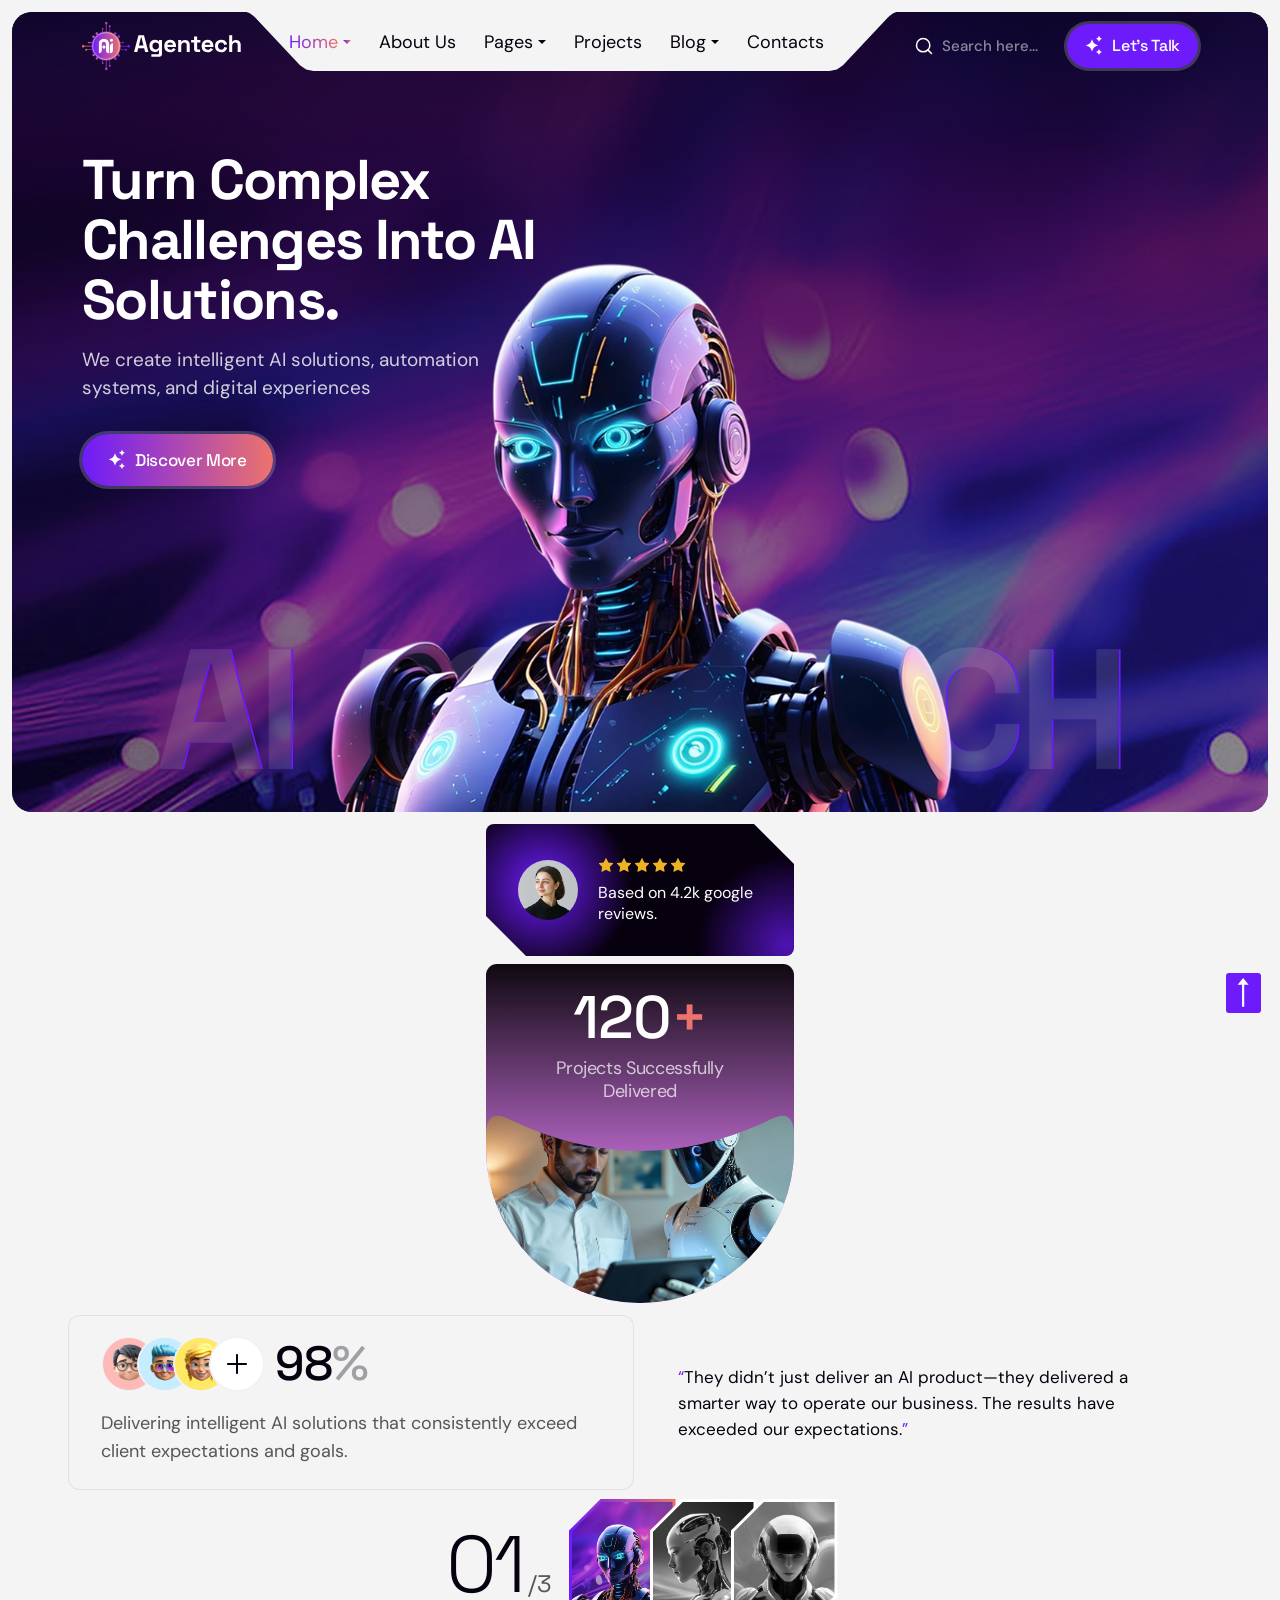
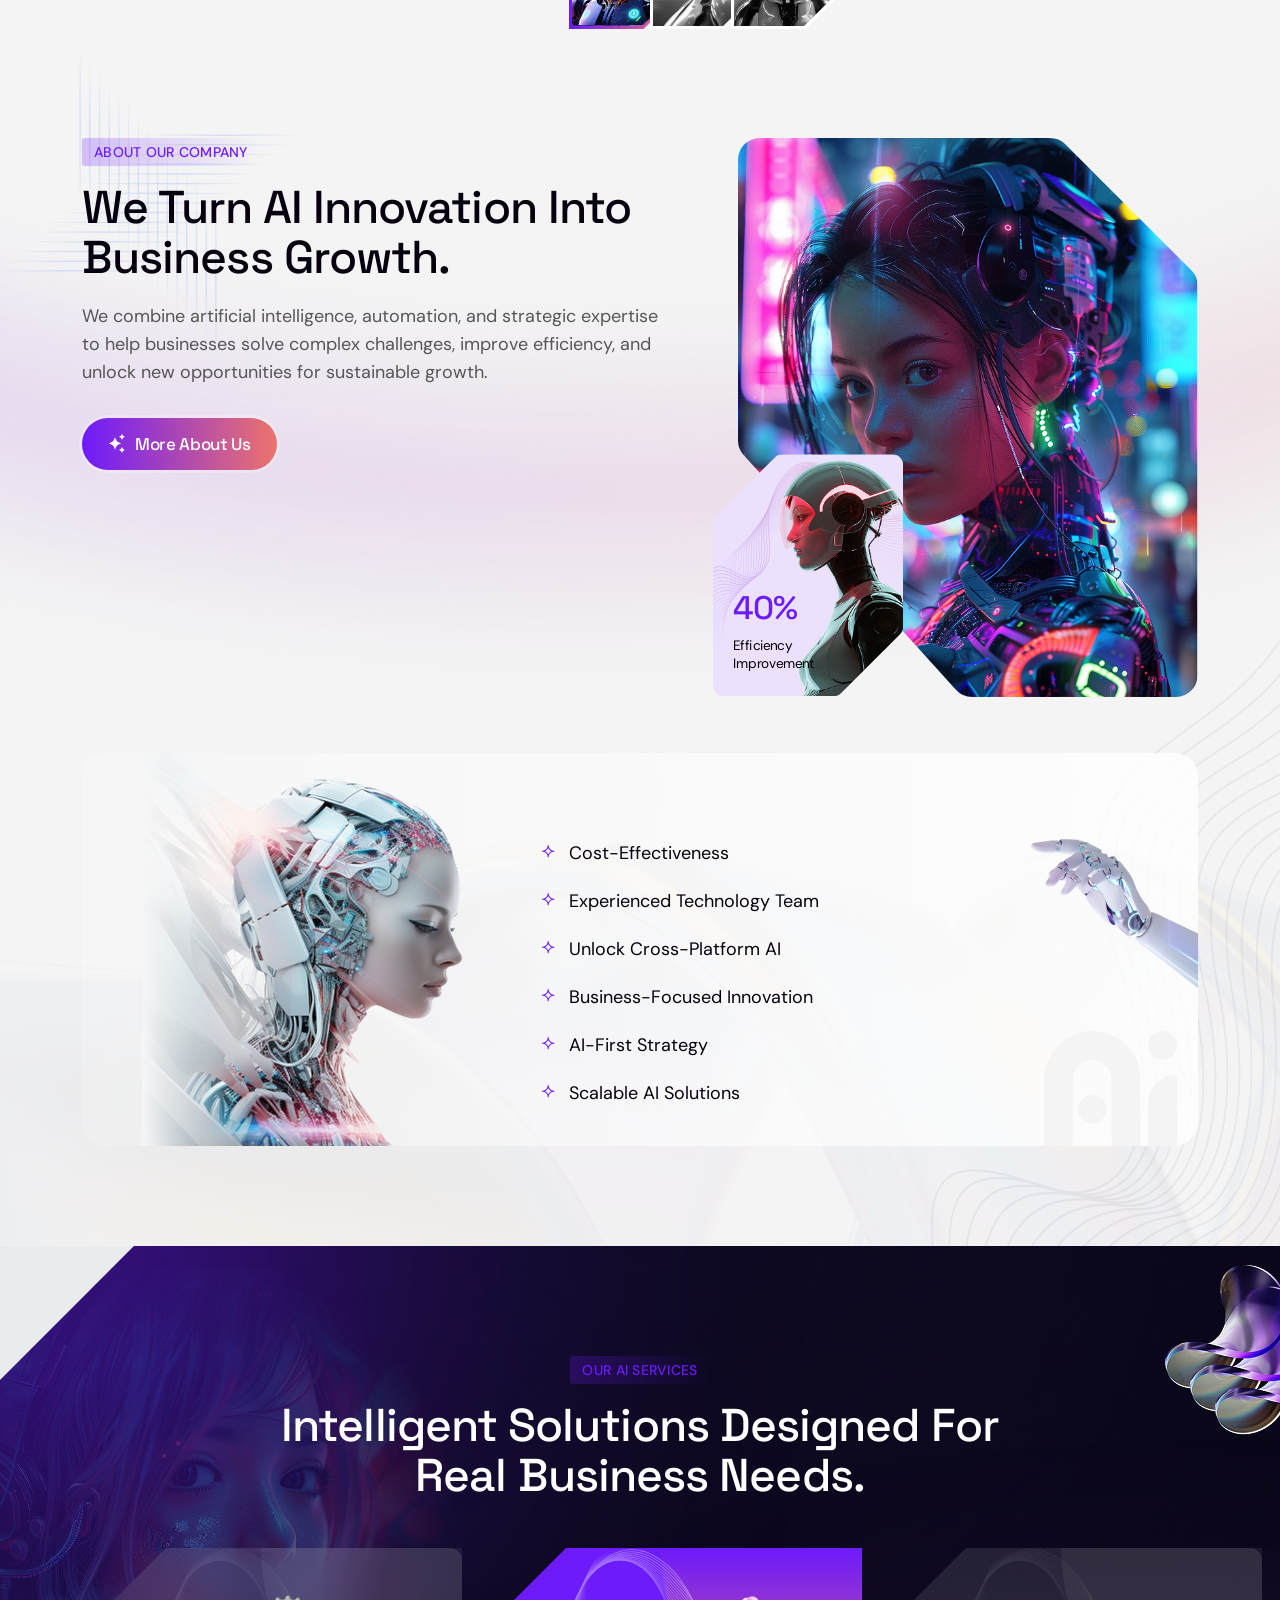
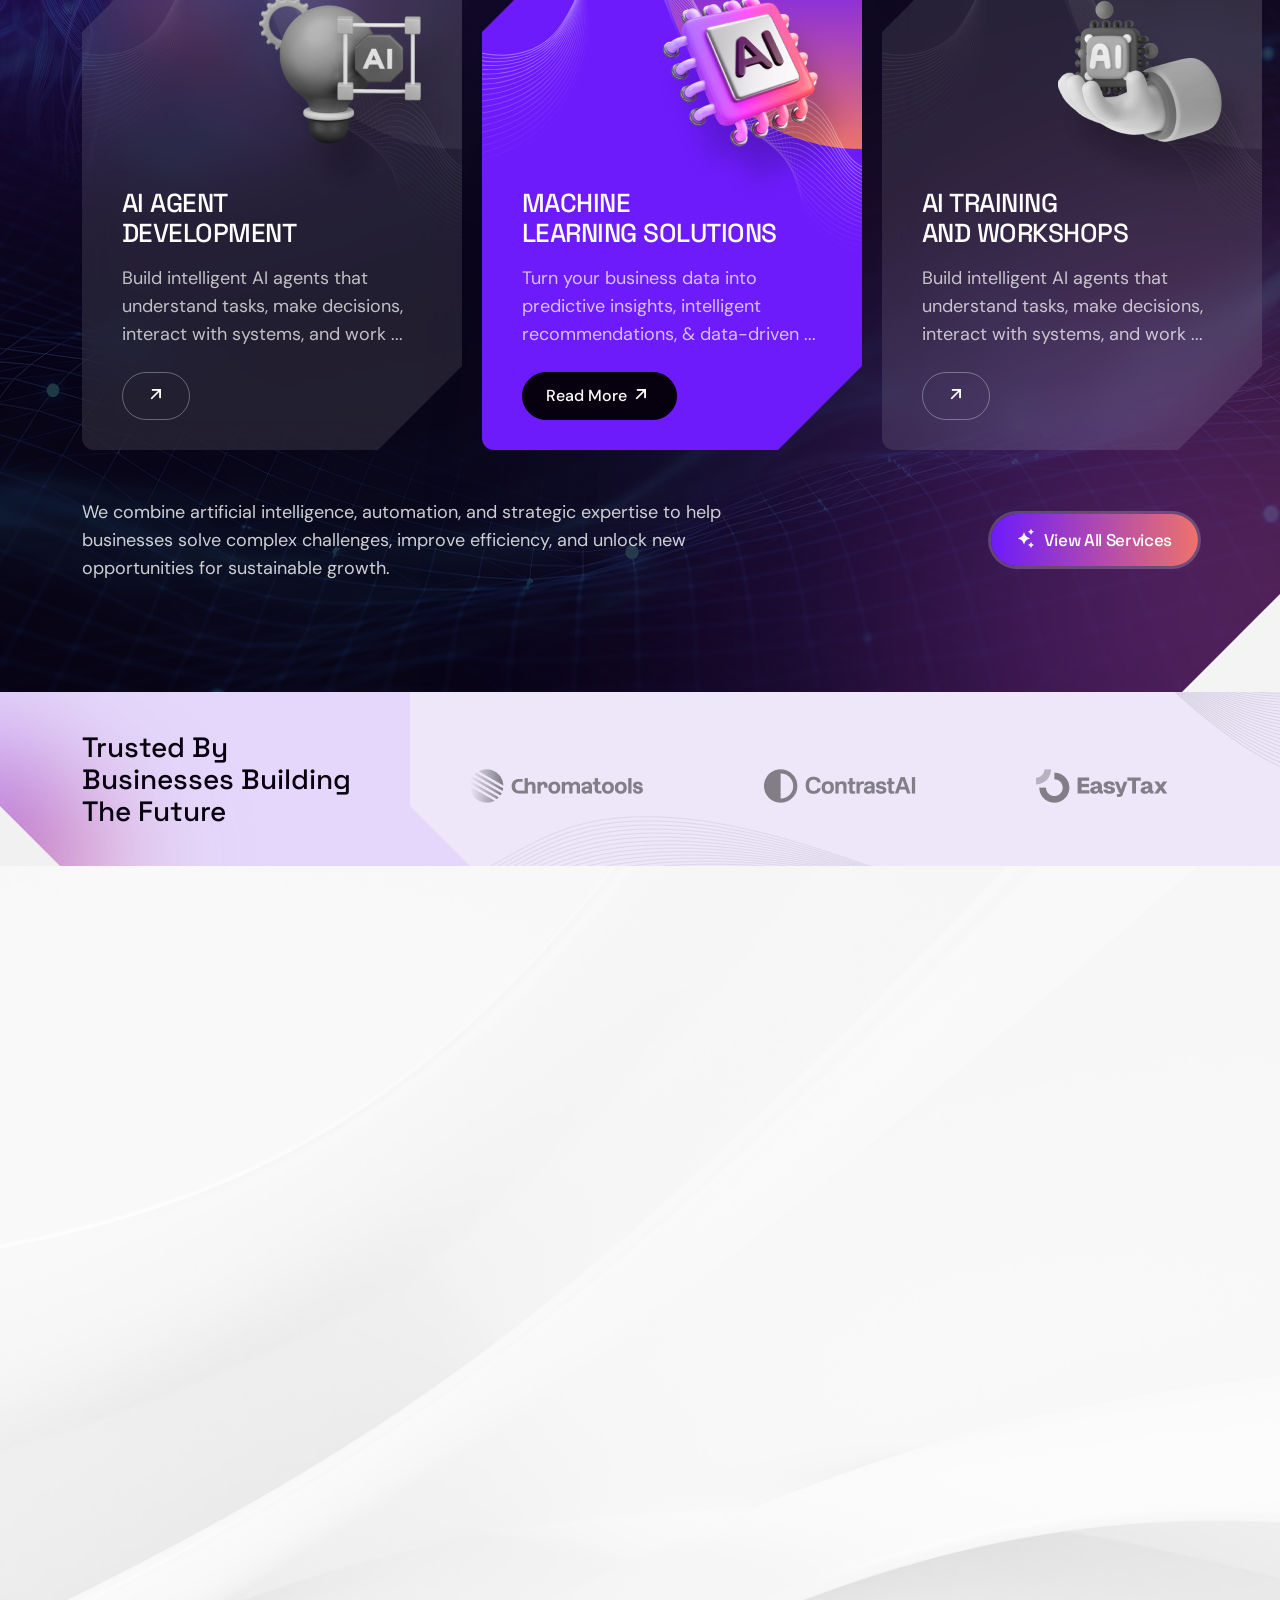
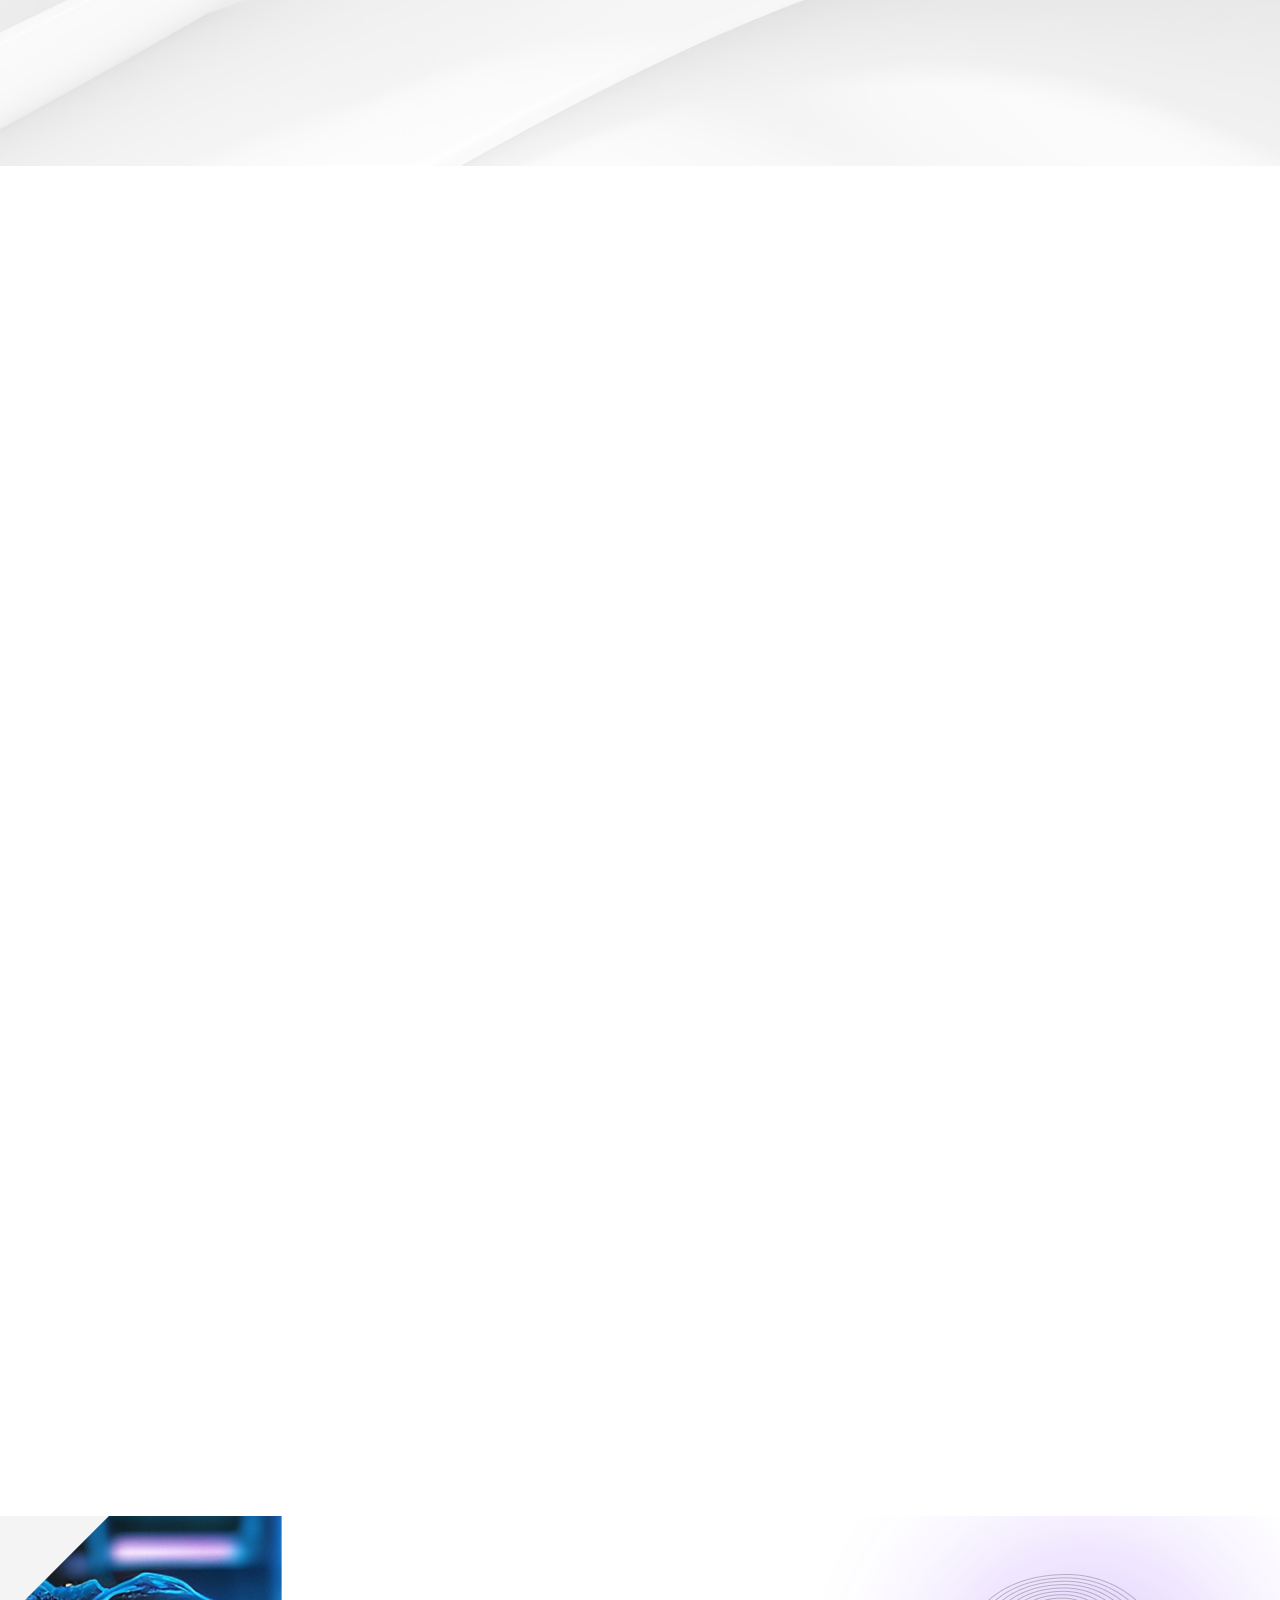
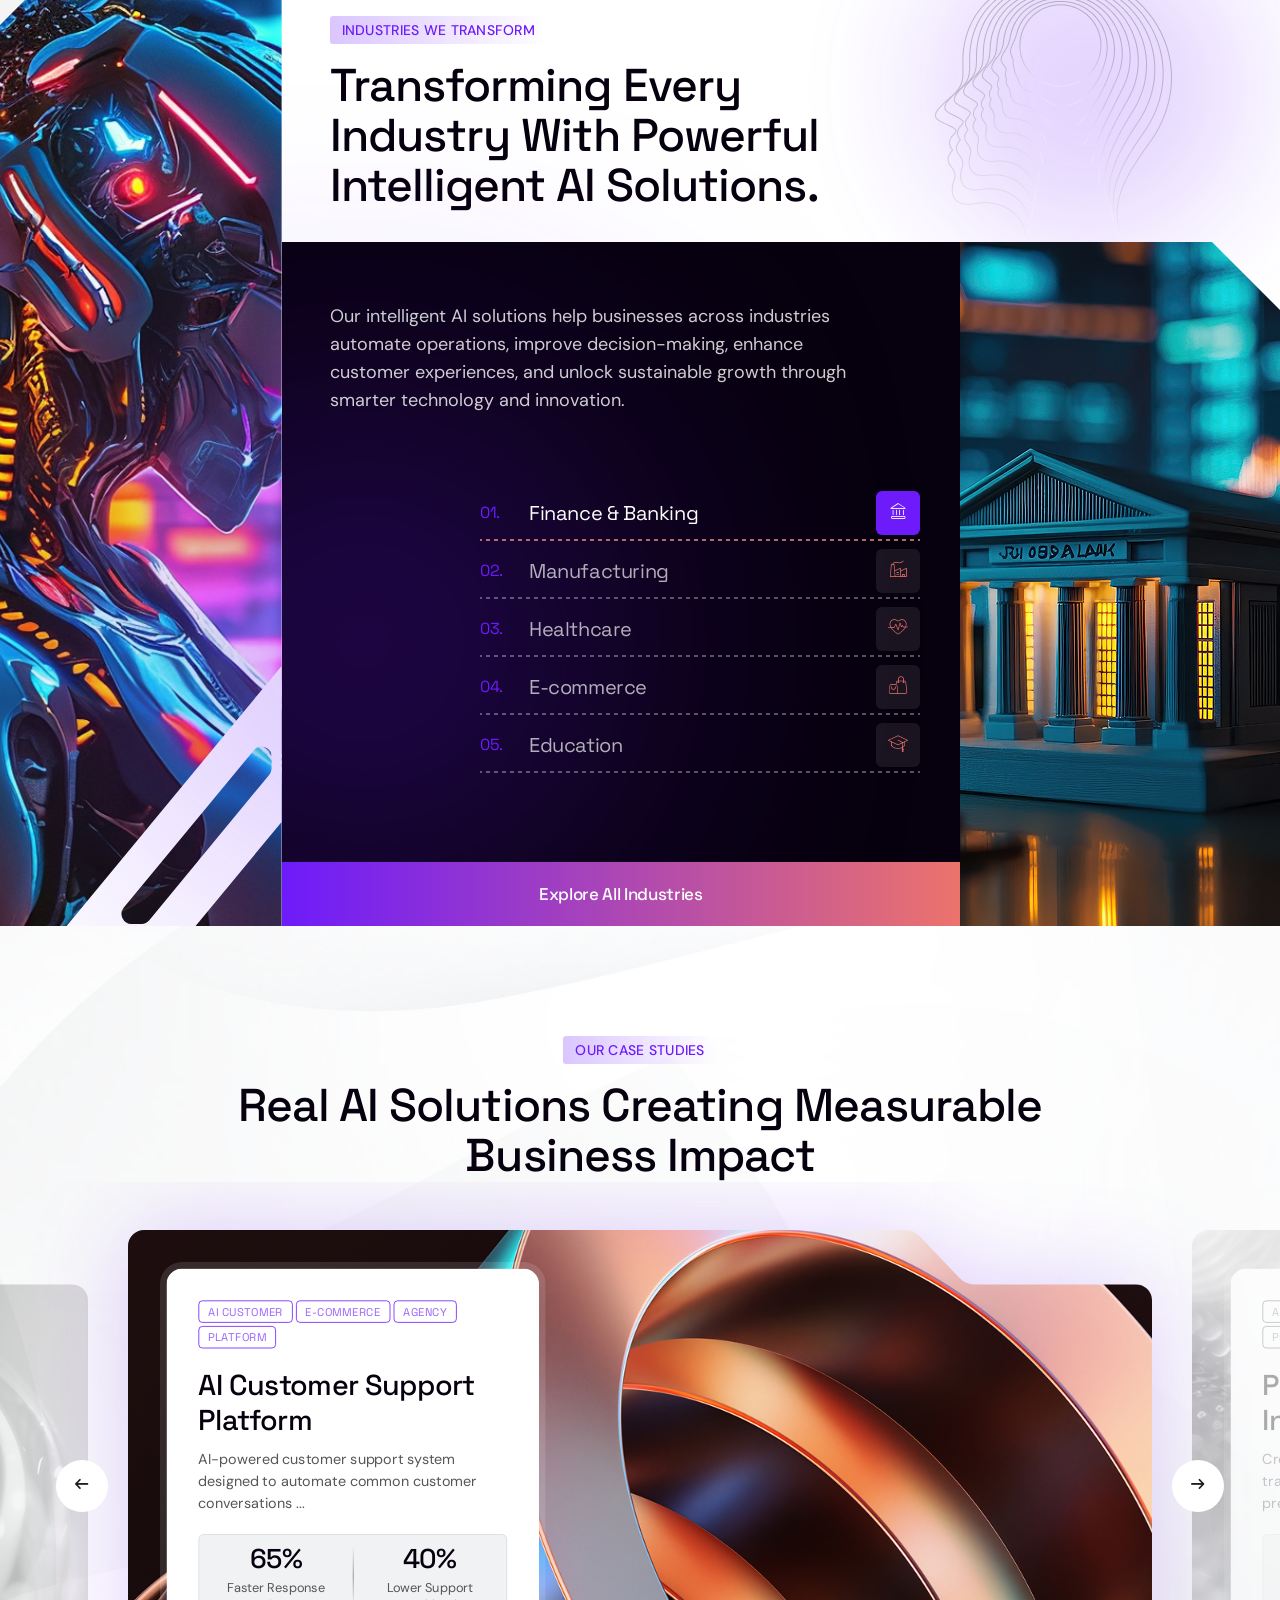
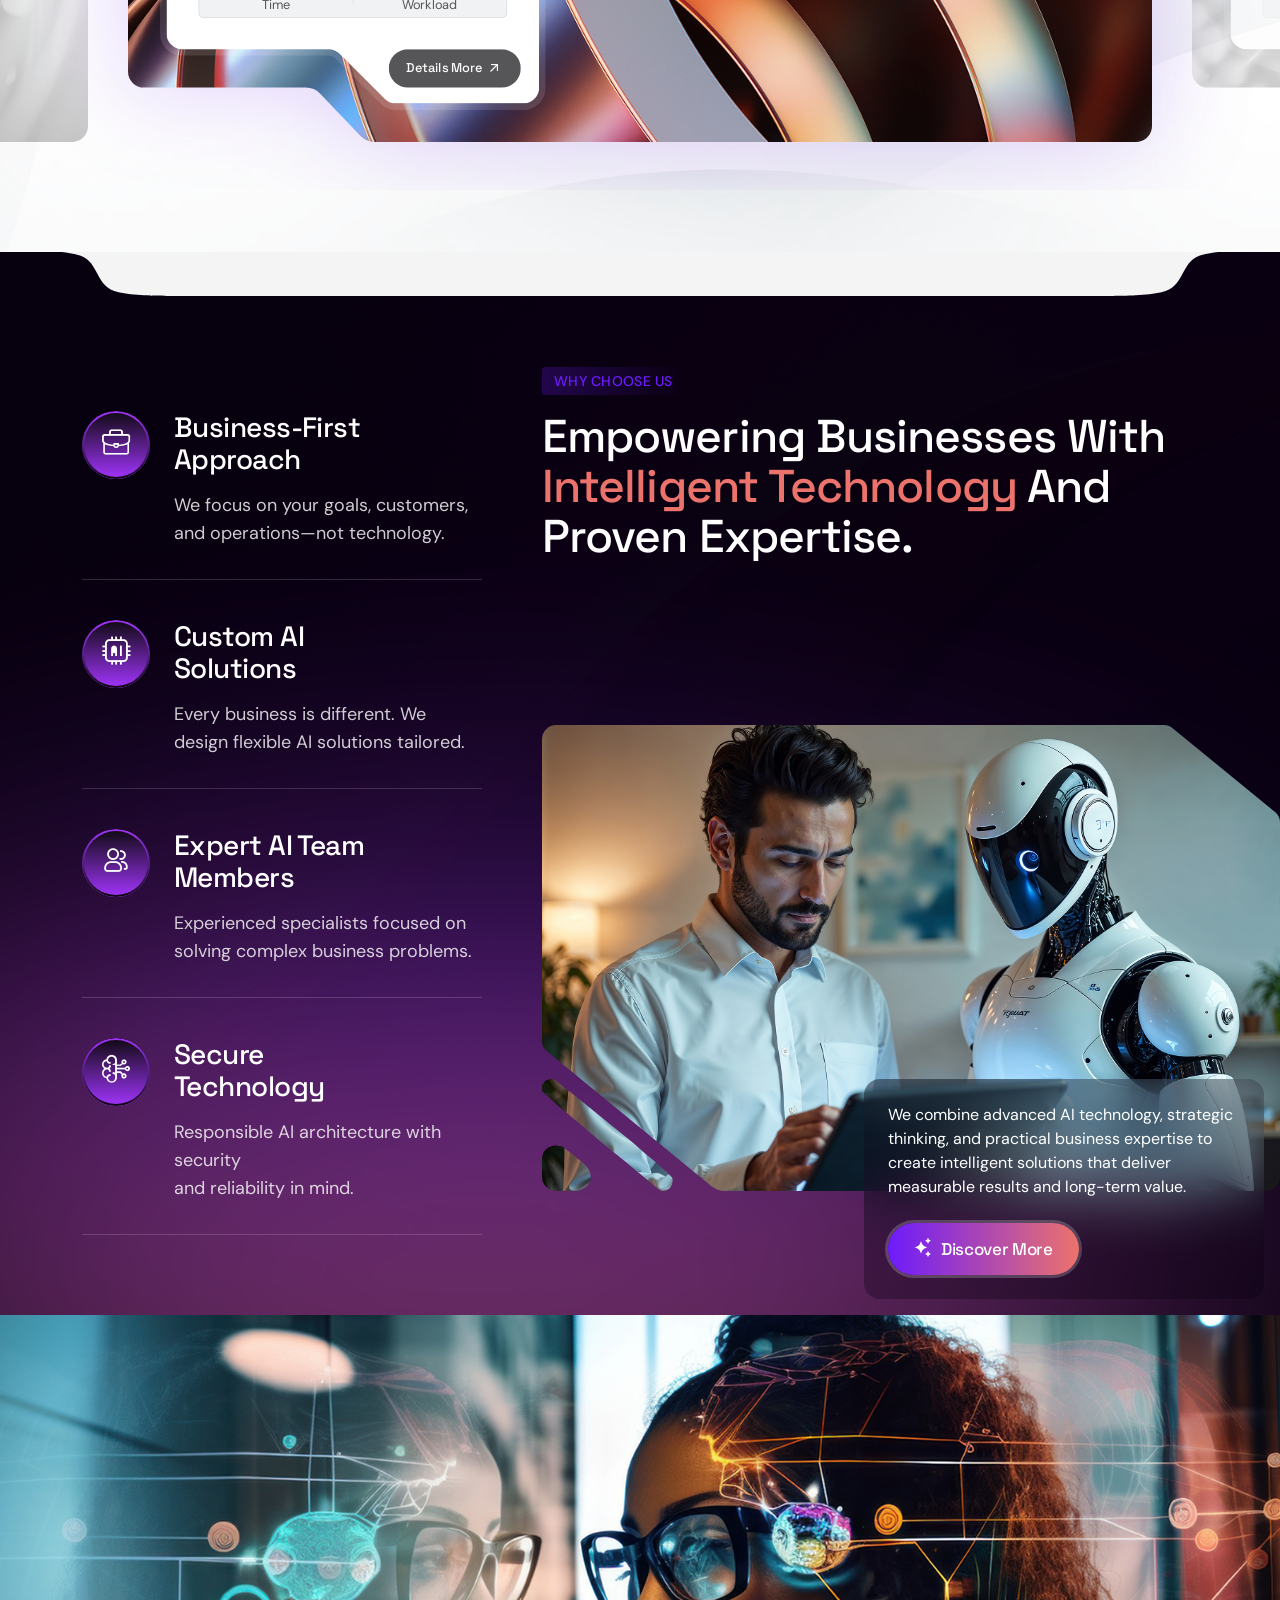
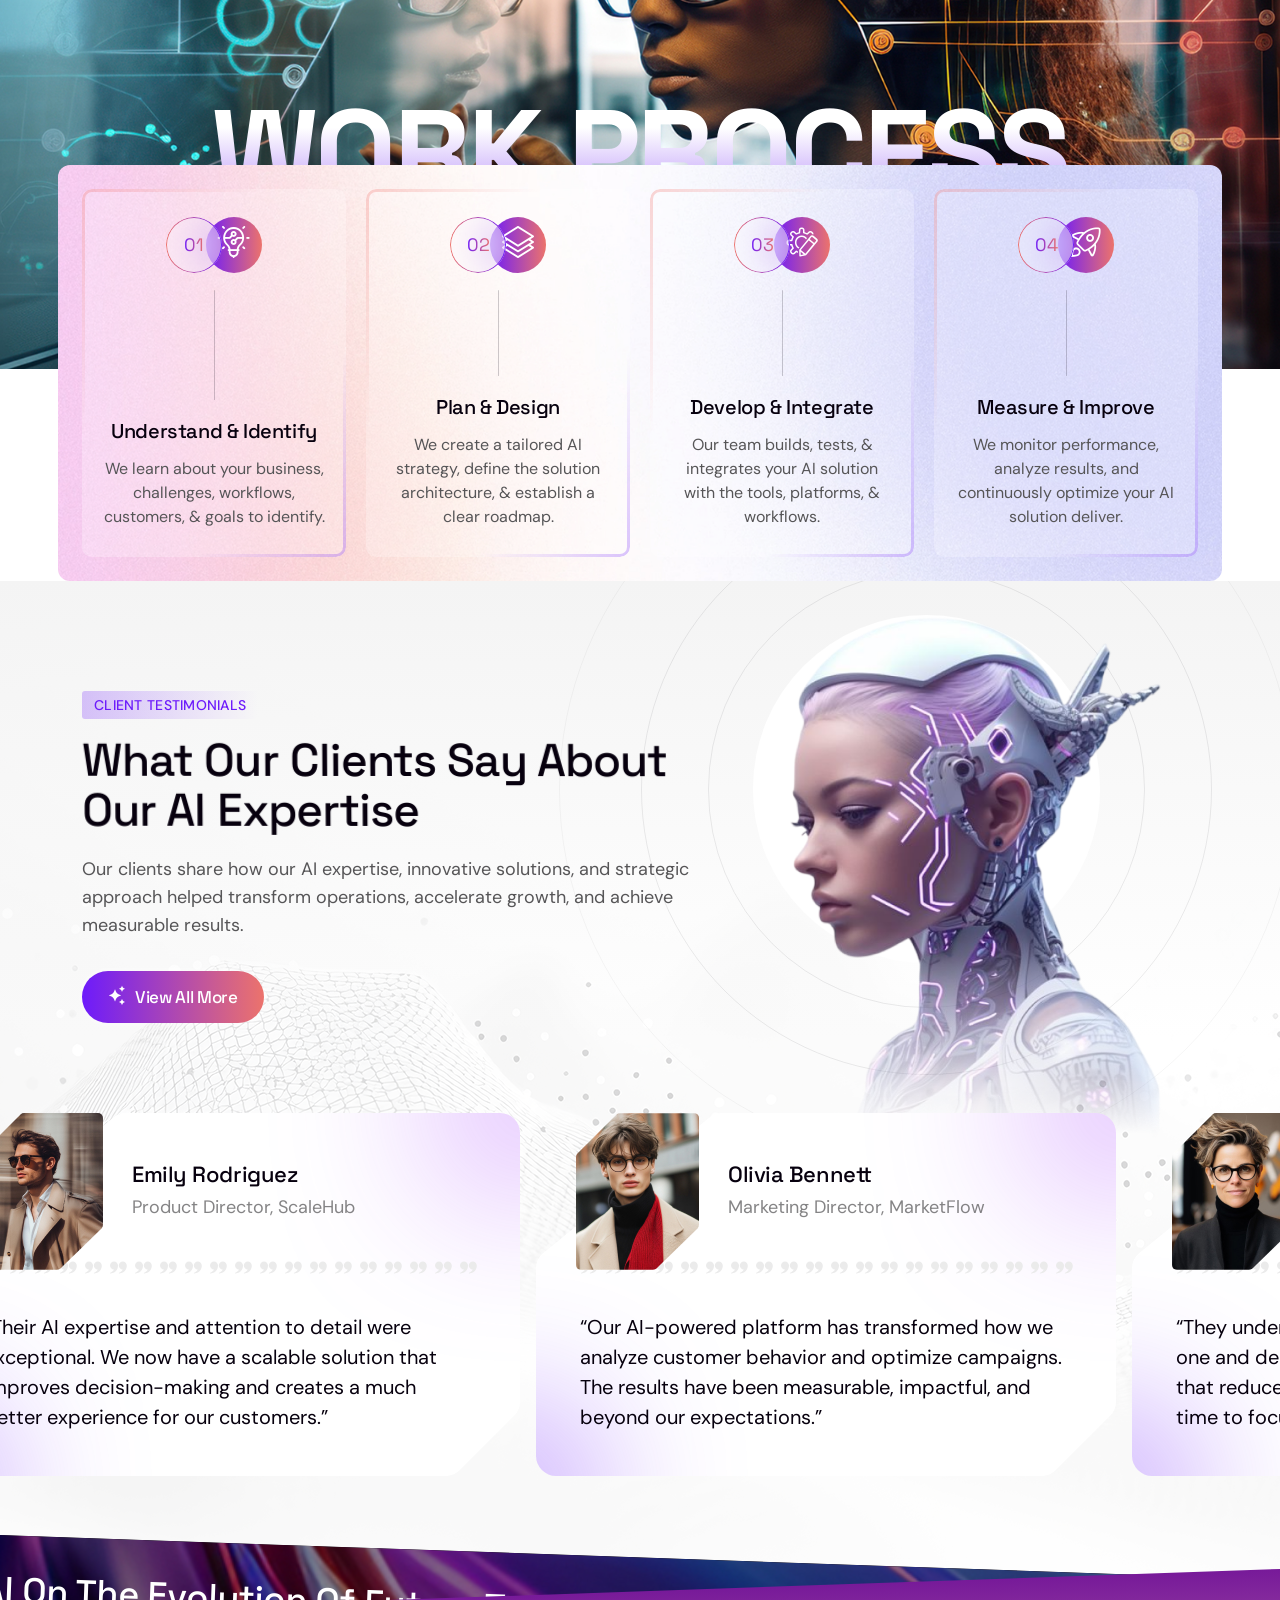
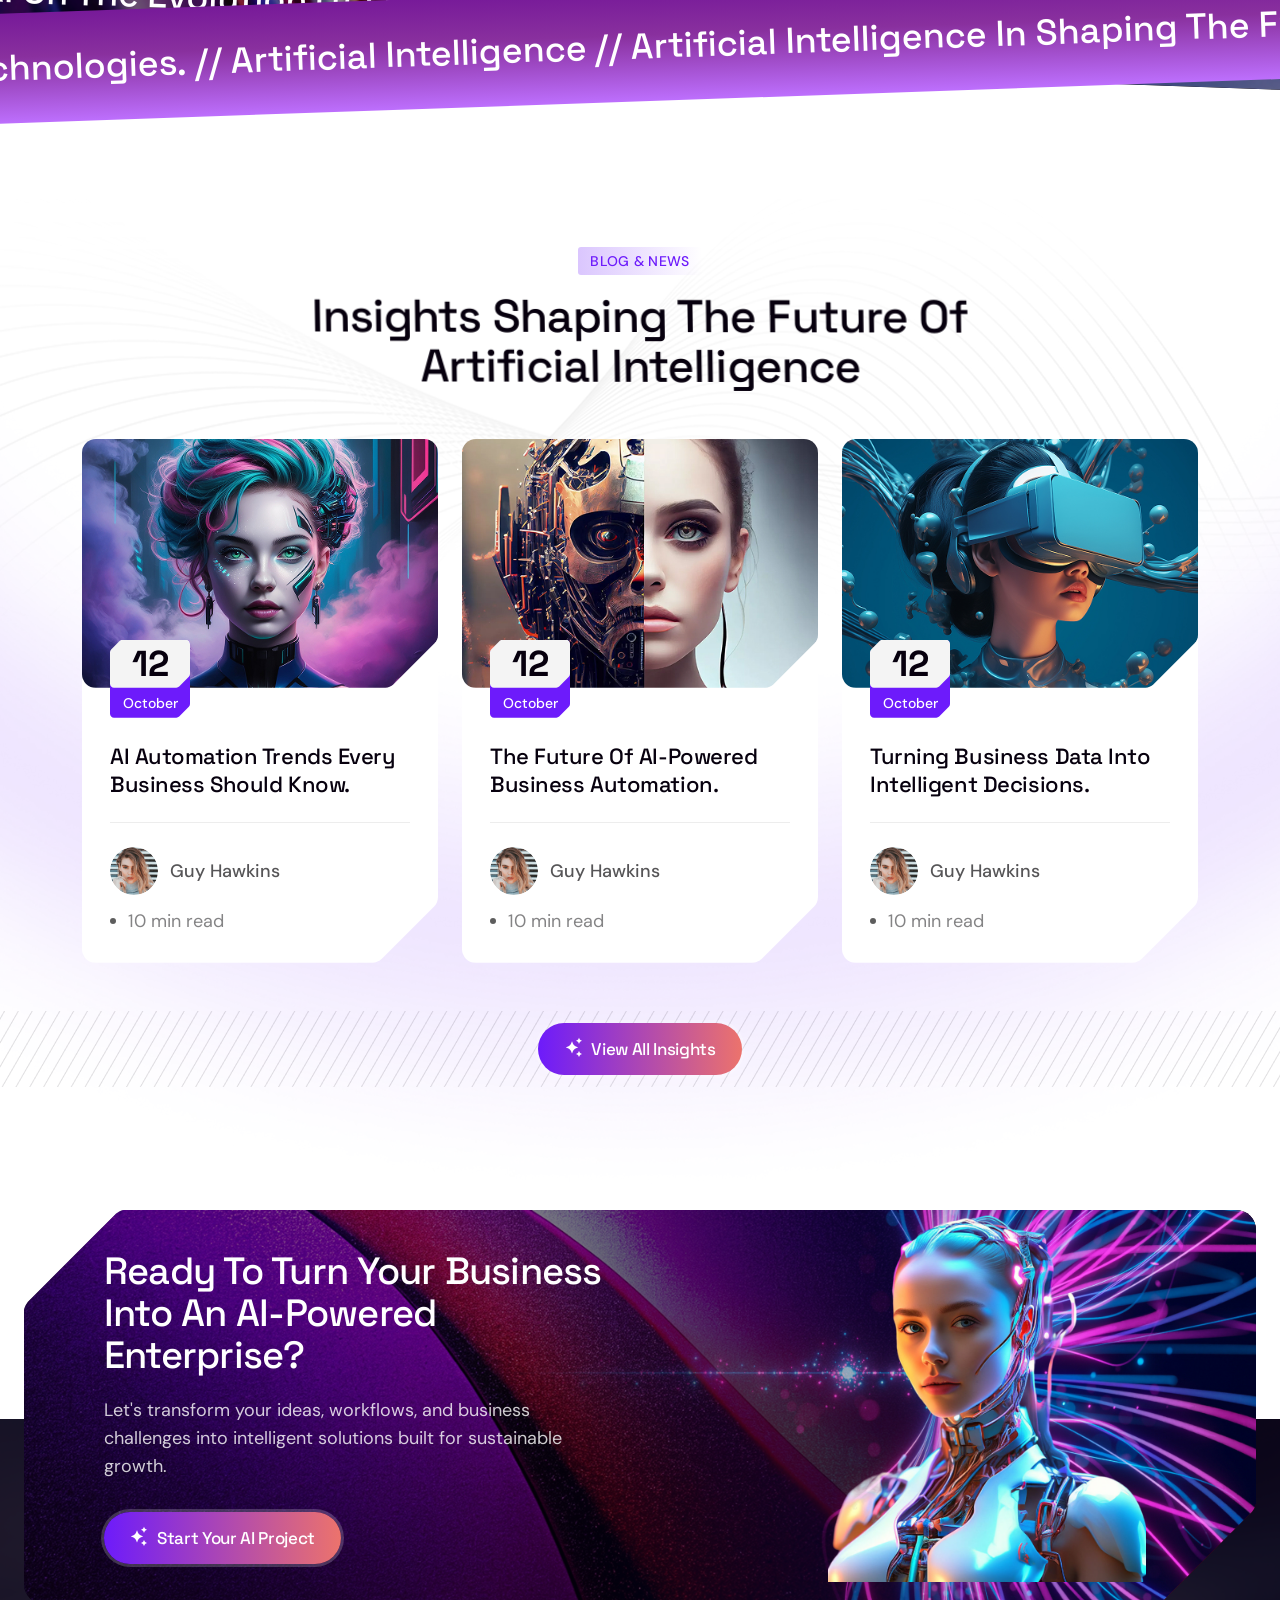
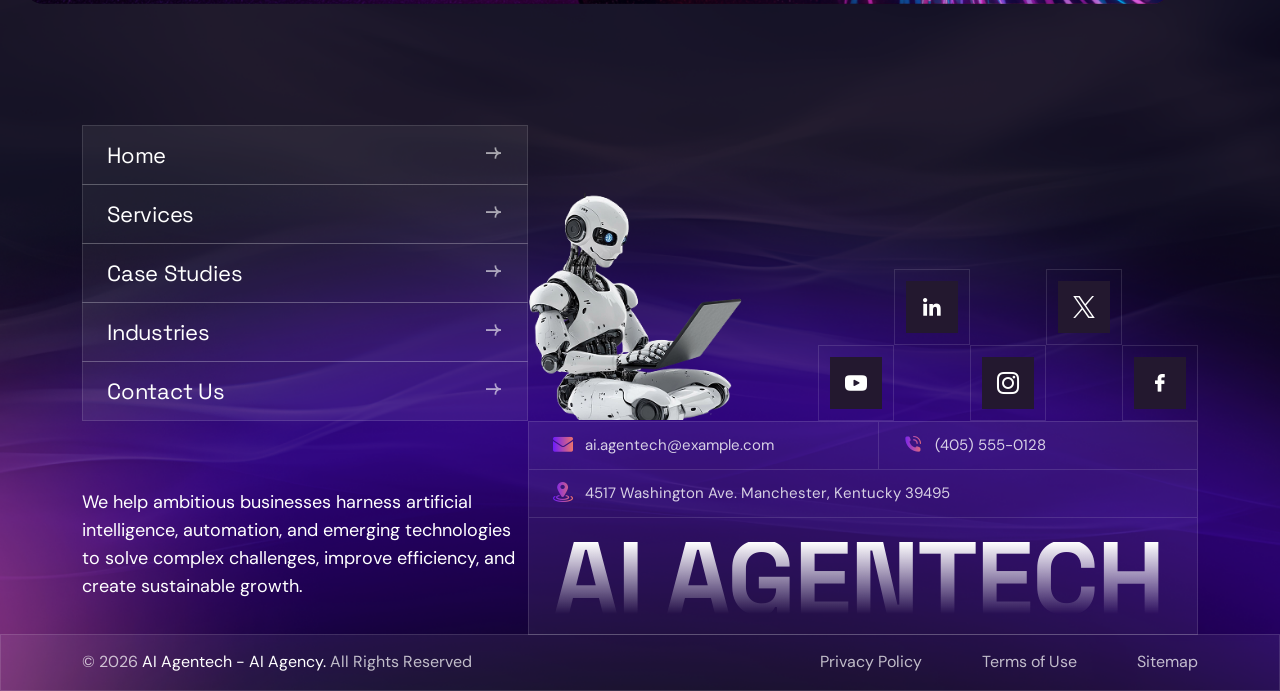
==== index.html @ bad42f57 "h1-80%" ====
<!Doctype html>
<html class="no-js" lang="zxx">
    
    <head>
        <meta charset="utf-8">
        <meta http-equiv="x-ua-compatible" content="ie=edge">
        <title>AI Agentech - AI Agency & Technology WordPress Theme</title>
        <meta name="description" content="">
        <meta name="viewport" content="width=device-width, initial-scale=1">
		<link rel="shortcut icon" type="image/x-icon" href="assets/img/favicon.png">
        <!-- Place favicon.ico in the root directory -->


		<!-- all-CSS-link-here -->
        <link rel="stylesheet" href="assets/css/bootstrap.min.css">
        <link rel="stylesheet" href="assets/css/swiper-bundle.min.css">
        <link rel="stylesheet" href="assets/css/all.min.css">
        <link rel="stylesheet" href="assets/css/odometer.min.css">
        <link rel="stylesheet" href="assets/css/nice-select.css">
        <link rel="stylesheet" href="assets/css/animate.css">
        <link rel="stylesheet" href="assets/css/magnific-popup.css">
        <link rel="stylesheet" href="assets/css/nice-select.css">
        <link rel="stylesheet" href="assets/css/flaticon_ai_agentech.css">
        <link rel="stylesheet" href="assets/css/main.css">
    </head>

    <body class="ag-home-1" >

            
        <div class="ag-home-1-wrapper ">

            <!-- start preloader -->
            <div class="ag-preloader-1" role="status" aria-label="Loading AI Agentech">
                <div class="ag-preloader-1-logo">
                    <div class="ag-preloader-1-logo-img wa-img-contain">
                        <img src="assets/img/logo/logo-agentech.svg" alt="AI Agentech">
                    </div>
                    <div class="ag-preloader-1-shine" data-mask-image="assets/img/logo/logo-agentech.svg"></div>
                </div>
            </div>
            <!-- end preloader -->


            <!-- header-start -->
            <header class="ag-header-1-area">
                <div class="container ag-container-1">
                    <div class="ag-header-1-wrap">

                        <!-- logo -->
                        <div class="ag-header-1-logo-box">
                            <a href="index.html" class="ag-header-1-logo-elm" aria-label="AI Agentech">
                                <div class="ag-header-1-logo-img wa-img-contain">
                                    <img src="assets/img/logo/logo-agentech.svg" alt="AI Agentech">
                                </div>
                            </a>
                        </div>

                        <!-- menu -->
                        <div class="ag-header-1-menu d-xl-block d-none">
                            <nav class="ag-main-navigation">
                                <ul id="main-nav" class="nav navbar-nav">

                                    <li class="dropdown active">
                                        <a href="#">
                                            <span class="text">Home</span>
                                            <span class="menu-arrow"></span>
                                        </a>
                                        <ul class="dropdown-menu clearfix">
                                            <li><a href="index.html">Home One</a></li>
                                            <li><a href="index-2.html">Home Two</a></li>
                                            <li><a href="index-3.html">Home Three</a></li>
                                        </ul>
                                    </li>

                                    <li>
                                        <a href="about-us.html"><span class="text">About Us</span></a>
                                    </li>

                                    <li class="dropdown">
                                        <a href="#">
                                            <span class="text">Pages</span>
                                            <span class="menu-arrow"></span>
                                        </a>
                                        <ul class="dropdown-menu clearfix">
                                            <li><a href="team.html">Our Team</a></li>
                                            <li><a href="pricing.html">Pricing</a></li>
                                            <li><a href="testimonial.html">Testimonial</a></li>
                                            <li><a href="faqs.html">FAQs</a></li>
                                            <li><a href="404.html">404</a></li>
                                        </ul>
                                    </li>

                                    <li>
                                        <a href="projects.html"><span class="text">Projects</span></a>
                                    </li>

                                    <li class="dropdown">
                                        <a href="#">
                                            <span class="text">Blog</span>
                                            <span class="menu-arrow"></span>
                                        </a>
                                        <ul class="dropdown-menu clearfix">
                                            <li><a href="blog.html">Blog Grid</a></li>
                                            <li><a href="blog-details.html">Blog Details</a></li>
                                        </ul>
                                    </li>

                                    <li>
                                        <a href="contact-us.html"><span class="text">Contacts</span></a>
                                    </li>

                                </ul>
                            </nav>
                        </div>

                        <!-- action-link -->
                        <div class="ag-header-1-action-link">

                            <!-- search-btn -->
                            <button type="button" class="ag-search-btn-1 search_btn_toggle" aria-label="Search">
                                <svg width="20" height="20" viewBox="0 0 20 20" fill="none" aria-hidden="true"><path d="M15.8333 9.16667C15.8333 12.8486 12.8486 15.8333 9.16667 15.8333C5.48477 15.8333 2.5 12.8486 2.5 9.16667C2.5 5.48477 5.48477 2.5 9.16667 2.5C12.8486 2.5 15.8333 5.48477 15.8333 9.16667Z" stroke="currentColor" stroke-width="1.5" stroke-linecap="round" stroke-linejoin="round"/><path d="M17.5 17.5L13.875 13.875" stroke="currentColor" stroke-width="1.5" stroke-linecap="round" stroke-linejoin="round"/></svg>
                                <span class="text">Search here...</span>
                            </button>

                            <!-- talk-btn -->
                            <a href="contact-us.html" class="ag-header-1-button">
                                <span class="icon"><i class="flaticon-ai flaticon"></i></span>
                                <span class="text">Let’s Talk</span>
                            </a>

                            <!-- offcanvas-btn -->
                            <button type="button" class="ag-offcanvas-btn-1 offcanvas_toggle" aria-label="Open menu">
                                <i class="fa-solid fa-bars"></i>
                            </button>
                        </div>

                    </div>
                </div>
            </header>
            <!-- header-end -->

            <!-- hero-start -->
            <section class="ag-hero-1-area">

                <!-- shared svg: the star of the review card and the letters of the watermark, drawn once -->
                <svg width="0" height="0" style="position: absolute;" aria-hidden="true">
                    <defs>
                        <path id="ag-watermark-path" d="M-9.53674e-07 207.06L53.36 4.05998H120.06L173.42 207.06H133.98L122.96 162.4H50.46L39.44 207.06H-9.53674e-07ZM59.45 127.02H113.97L89.32 28.13H84.1L59.45 127.02ZM186.119 207.06V4.05998H224.399V207.06H186.119ZM295.698 207.06L349.058 4.05998H415.758L469.118 207.06H429.678L418.658 162.4H346.158L335.138 207.06H295.698ZM355.148 127.02H409.668L385.018 28.13H379.798L355.148 127.02ZM550.298 211.12C536.378 211.12 523.714 208.027 512.308 201.84C501.094 195.46 492.104 186.277 485.338 174.29C478.764 162.11 475.478 147.32 475.478 129.92V81.2C475.478 55.1 482.824 35.09 497.518 21.17C512.211 7.05665 532.124 -1.57356e-05 557.258 -1.57356e-05C582.198 -1.57356e-05 601.434 6.66998 614.968 20.01C628.694 33.1567 635.558 51.04 635.558 73.66V74.82H597.858V72.5C597.858 65.3467 596.311 58.87 593.218 53.07C590.318 47.27 585.871 42.7267 579.878 39.44C573.884 35.96 566.344 34.22 557.258 34.22C543.724 34.22 533.091 38.3767 525.358 46.69C517.624 55.0033 513.758 66.3133 513.758 80.62V130.5C513.758 144.613 517.624 156.02 525.358 164.72C533.091 173.227 543.918 177.48 557.838 177.48C571.758 177.48 581.908 173.807 588.288 166.46C594.668 159.113 597.858 149.833 597.858 138.62V135.72H549.718V103.24H635.558V207.06H600.178V187.63H594.958C593.604 190.917 591.381 194.397 588.288 198.07C585.388 201.743 580.941 204.837 574.948 207.35C568.954 209.863 560.738 211.12 550.298 211.12ZM660.529 207.06V4.05998H791.029V38.86H698.809V87.29H782.909V122.09H698.809V172.26H792.769V207.06H660.529ZM809.506 207.06V4.05998H882.296L922.606 180.96H927.826V4.05998H965.526V207.06H892.736L852.426 30.16H847.206V207.06H809.506ZM1039.16 207.06V38.86H980.003V4.05998H1136.6V38.86H1077.44V207.06H1039.16ZM1151.07 207.06V4.05998H1281.57V38.86H1189.35V87.29H1273.45V122.09H1189.35V172.26H1283.31V207.06H1151.07ZM1377.19 211.12C1352.05 211.12 1332.14 204.16 1317.45 190.24C1302.75 176.127 1295.41 156.02 1295.41 129.92V81.2C1295.41 55.1 1302.75 35.09 1317.45 21.17C1332.14 7.05665 1352.05 -1.57356e-05 1377.19 -1.57356e-05C1402.13 -1.57356e-05 1421.36 6.86332 1434.9 20.59C1448.62 34.1233 1455.49 52.78 1455.49 76.56V78.3H1417.79V75.4C1417.79 63.4133 1414.4 53.5533 1407.64 45.82C1401.06 38.0867 1390.91 34.22 1377.19 34.22C1363.65 34.22 1353.02 38.3767 1345.29 46.69C1337.55 55.0033 1333.69 66.3133 1333.69 80.62V130.5C1333.69 144.613 1337.55 155.923 1345.29 164.43C1353.02 172.743 1363.65 176.9 1377.19 176.9C1390.91 176.9 1401.06 173.033 1407.64 165.3C1414.4 157.373 1417.79 147.513 1417.79 135.72V130.5H1455.49V134.56C1455.49 158.34 1448.62 177.093 1434.9 190.82C1421.36 204.353 1402.13 211.12 1377.19 211.12ZM1475.08 207.06V4.05998H1513.36V87.87H1588.76V4.05998H1627.04V207.06H1588.76V122.67H1513.36V207.06H1475.08Z"/>
                        <clipPath id="ag-watermark-clip"><use href="#ag-watermark-path"/></clipPath>
                        <mask id="ag-watermark-mask" maskUnits="userSpaceOnUse" x="-10" y="-10" width="1660" height="232">
                            <rect x="-10" y="-10" width="1660" height="232" fill="#fff"/>
                            <use href="#ag-watermark-path" fill="#000"/>
                        </mask>
                        <g id="ag-watermark-edge" mask="url(#ag-watermark-mask)"><use href="#ag-watermark-path" transform="translate(3 0)" fill="#6D1BFB"/></g>
                    </defs>
                    <symbol id="ag-star-1" viewBox="0 0 16 16"><path d="M14.9555 6.87499L11.841 9.91099L12.5765 14.199C12.6085 14.3865 12.5315 14.576 12.3775 14.688C12.2905 14.7515 12.187 14.7835 12.0835 14.7835C12.004 14.7835 11.924 14.7645 11.851 14.726L7.99996 12.7015L4.14946 14.7255C3.98146 14.8145 3.77696 14.8 3.62296 14.6875C3.46896 14.5755 3.39196 14.386 3.42396 14.1985L4.15946 9.91049L1.04446 6.87499C0.908456 6.74199 0.858956 6.54299 0.917956 6.36249C0.976956 6.18199 1.13346 6.04949 1.32196 6.02199L5.62646 5.39699L7.55146 1.49599C7.71996 1.15449 8.27996 1.15449 8.44846 1.49599L10.3735 5.39699L14.678 6.02199C14.8665 6.04949 15.023 6.18149 15.082 6.36249C15.141 6.54349 15.0915 6.74149 14.9555 6.87499Z" fill="#EDB325"/></symbol>
                </svg>

                <!-- panel: the dark rounded stage. The slider is three layers: the pictures behind (a swiper that only follows the front one),
                     the ghost title in between (one for all the slides) and the robot with the text in front (the swiper that is driven) -->
                <div class="ag-hero-1-panel wa-fix">
                    <div class="ag-hero-1-slider">

                        <!-- back -->
                        <div class="ag-hero-1-slider-back swiper">
                            <div class="swiper-wrapper">

                                <div class="swiper-slide is-current">
                                    <div class="ag-hero-1-bg wa-img-cover wa-fix">
                                        <img src="assets/img/hero/h1-bg-img.png" alt="">
                                    </div>
                                    <div class="ag-hero-1-shade"></div>
                                </div>

                                <div class="swiper-slide">
                                    <div class="ag-hero-1-bg wa-img-cover wa-fix">
                                        <img src="assets/img/hero/h1-bg-img-2.png" alt="">
                                    </div>
                                    <div class="ag-hero-1-shade"></div>
                                </div>

                                <div class="swiper-slide">
                                    <div class="ag-hero-1-bg wa-img-cover wa-fix">
                                        <img src="assets/img/hero/h1-bg-img-3.png" alt="">
                                    </div>
                                    <div class="ag-hero-1-shade"></div>
                                </div>

                            </div>
                        </div>

                        <!-- watermark -->
                        <div class="ag-hero-1-watermark" aria-hidden="true">
                                    <div class="glass"></div>
                                    <svg class="edge" width="1634" height="212" viewBox="0 0 1634 212"><use href="#ag-watermark-edge"></use></svg>
                                </div>

                        <!-- front -->
                        <div class="ag-hero-1-slider-front swiper">
                            <div class="swiper-wrapper">

                                <div class="swiper-slide ag-hero-1-slide">
                                    <div class="ag-hero-1-main is-1 wa-img-contain">
                                        <img src="assets/img/hero/h1-main-img.png" alt="AI robot">
                                    </div>
                                    <div class="ag-hero-1-wrap">
                                    <div class="container ag-container-1">
                                        <div class="ag-hero-1-content">
                                            <h1 class="ag-hero-title-1 ag-hero-1-title">Turn Complex Challenges Into AI Solutions.</h1>
                                            <p class="ag-p-1 ag-hero-1-text">We create intelligent AI solutions, automation systems, and digital experiences</p>
                                            <a href="about-us.html" class="ag-pr-btn-1">
                                                <span class="icon"><i class="flaticon-ai flaticon"></i></span>
                                                <span class="text">Discover More</span>
                                            </a>
                                        </div>
                                    </div>
                                </div>
                                </div>

                                <div class="swiper-slide ag-hero-1-slide">
                                    <div class="ag-hero-1-main is-2 wa-img-contain">
                                        <img src="assets/img/hero/h1-main-img-2.png" alt="AI robot">
                                    </div>
                                    <div class="ag-hero-1-wrap">
                                    <div class="container ag-container-1">
                                        <div class="ag-hero-1-content">
                                            <h2 class="ag-hero-title-1 ag-hero-1-title">Turn Ideas Into Intelligent AI Solutions.</h2>
                                            <p class="ag-p-1 ag-hero-1-text">Transform bold ideas into smarter solutions that accelerate growth and innovation.</p>
                                            <a href="services.html" class="ag-pr-btn-1">
                                                <span class="icon"><i class="flaticon-ai flaticon"></i></span>
                                                <span class="text">Explore Services</span>
                                            </a>
                                        </div>
                                    </div>
                                </div>
                                </div>

                                <div class="swiper-slide ag-hero-1-slide">
                                    <div class="ag-hero-1-main is-3 wa-img-contain">
                                        <img src="assets/img/hero/h1-main-img-3.png" alt="AI robot">
                                    </div>
                                    <div class="ag-hero-1-wrap">
                                    <div class="container ag-container-1">
                                        <div class="ag-hero-1-content">
                                            <h2 class="ag-hero-title-1 ag-hero-1-title">Build Smarter Businesses With Powerful AI</h2>
                                            <p class="ag-p-1 ag-hero-1-text">We create intelligent AI solutions that automate work flows, accelerate growth, transform businesses.</p>
                                            <a href="projects.html" class="ag-pr-btn-1">
                                                <span class="icon"><i class="flaticon-ai flaticon"></i></span>
                                                <span class="text">View Case Studies</span>
                                            </a>
                                        </div>
                                    </div>
                                </div>
                                </div>

                            </div>
                        </div>

                    </div>
                </div>

                <!-- cut-outs: the light shapes that carve the bottom corners of the panel -->
                <div class="ag-hero-1-cut is-left"></div>
                <div class="ag-hero-1-cut is-right"></div>

                <!-- social -->
                <div class="ag-hero-1-social">
                    <span class="line"></span>
                    <div class="links">
                        <a href="#" aria-label="Facebook"><i class="fa-brands fa-facebook-f"></i></a>
                        <a href="#" aria-label="LinkedIn"><i class="fa-brands fa-linkedin-in"></i></a>
                        <a href="#" aria-label="X"><i class="fa-brands fa-x-twitter"></i></a>
                        <a href="#" aria-label="Instagram"><i class="fa-brands fa-instagram"></i></a>
                    </div>
                    <span class="line"></span>
                </div>

                <!-- cards on the right -->
                <div class="ag-hero-1-card-wrap">

                    <!-- review -->
                    <div class="ag-hero-1-review">
                        <div class="ag-hero-1-review-avatar wa-img-cover wa-fix">
                            <img src="assets/img/hero/h1-author-img.jpg" alt="">
                        </div>
                        <div class="ag-hero-1-review-body">
                            <div class="ag-hero-1-review-stars">
                                <svg width="16" height="16" aria-hidden="true"><use href="#ag-star-1"></use></svg>
                                <svg width="16" height="16" aria-hidden="true"><use href="#ag-star-1"></use></svg>
                                <svg width="16" height="16" aria-hidden="true"><use href="#ag-star-1"></use></svg>
                                <svg width="16" height="16" aria-hidden="true"><use href="#ag-star-1"></use></svg>
                                <svg width="16" height="16" aria-hidden="true"><use href="#ag-star-1"></use></svg>
                            </div>
                            <p class="ag-p-3 has-white ag-hero-1-review-text">Based on 4.2k google reviews.</p>
                        </div>
                    </div>

                    <!-- projects -->
                    <div class="ag-hero-1-project">
                        <div class="ag-hero-1-project-content">
                            <h3 class="ag-hero-1-project-count">120<span class="plus">+</span></h3>
                            <p class="ag-hero-1-project-text">Projects Successfully <br>Delivered</p>
                        </div>
                        <div class="ag-hero-1-project-img wa-img-cover wa-fix">
                            <img src="assets/img/hero/h1-p-img.jpg" alt="">
                        </div>
                    </div>

                </div>

                <!-- bottom -->
                <div class="ag-hero-1-bottom">

                    <!-- client -->
                    <div class="ag-hero-1-client">
                        <svg class="shape" viewBox="0 0 566 170" preserveAspectRatio="none" aria-hidden="true">
                            <defs>
                                <clipPath id="ag-hero-1-client-clip"><path d="M493.827 86.1113L562.072 149.188C570.091 156.6 564.847 170 553.927 170H12C5.37257 170 0 164.627 0 158V12C0 5.37258 5.37258 0 12 0H400.282C403.403 0 406.402 1.2164 408.642 3.39106L493.827 86.1113Z"/></clipPath>
                            </defs>
                            <path d="M493.827 86.1113L562.072 149.188C570.091 156.6 564.847 170 553.927 170H12C5.37257 170 0 164.627 0 158V12C0 5.37258 5.37258 0 12 0H400.282C403.403 0 406.402 1.2164 408.642 3.39106L493.827 86.1113Z" fill="#F4F4F4"/>
                            <path d="M493.827 86.1113L562.072 149.188C570.091 156.6 564.847 170 553.927 170H12C5.37257 170 0 164.627 0 158V12C0 5.37258 5.37258 0 12 0H400.282C403.403 0 406.402 1.2164 408.642 3.39106L493.827 86.1113Z" fill="none" stroke="#07000E" stroke-opacity="0.08" stroke-width="2" clip-path="url(#ag-hero-1-client-clip)"/>
                        </svg>
                        <div class="ag-hero-1-client-content">
                            <div class="ag-hero-1-client-top">
                                <div class="ag-hero-1-client-avatars">
                                    <div class="item wa-img-cover wa-fix"><img src="assets/img/hero/h1-avatar-1.png" alt=""></div>
                                    <div class="item wa-img-cover wa-fix"><img src="assets/img/hero/h1-avatar-2.png" alt=""></div>
                                    <div class="item wa-img-cover wa-fix"><img src="assets/img/hero/h1-avatar-3.png" alt=""></div>
                                    <span class="plus"><svg width="20" height="20" viewBox="0 0 20 20" fill="none" aria-hidden="true"><path d="M18.9999 9H11.0001V0.9999C11.0001 0.4481 10.552 0 9.9999 0C9.4481 0 9 0.4481 9 0.9999V9H0.9999C0.4481 9 0 9.4481 0 9.9999C0 10.552 0.4481 11.0001 0.9999 11.0001H9V18.9999C9 19.552 9.4481 20.0001 9.9999 20.0001C10.552 20.0001 11.0001 19.552 11.0001 18.9999V11.0001H18.9999C19.552 11.0001 20.0001 10.552 20.0001 9.9999C20.0001 9.4481 19.552 9 18.9999 9Z" fill="currentColor"/></svg></span>
                                </div>
                                <h3 class="ag-hero-1-client-count">98<span class="unit">%</span></h3>
                            </div>
                            <p class="ag-p-1 ag-hero-1-client-text">Delivering intelligent AI solutions that consistently exceed client expectations and goals.</p>
                        </div>
                    </div>

                    <!-- testimonial -->
                    <div class="ag-hero-1-testimonial">
                        <div class="shape"></div>
                        <div class="ag-hero-1-video">
                            <div class="ag-hero-1-video-img wa-img-cover wa-fix">
                                <img src="assets/img/hero/h1-video-img.jpg" alt="">
                            </div>
                        </div>
                        <button type="button" class="ag-hero-1-play" aria-label="Play video">
                            <svg width="36" height="36" viewBox="0 0 36 36" fill="none" aria-hidden="true"><path d="M30.728 5.27203C27.3282 1.87237 22.808 0 18 0C13.192 0 8.67184 1.87237 5.27203 5.27203C1.87237 8.67184 0 13.192 0 18C0 22.808 1.87237 27.3282 5.27203 30.728C8.67184 34.1276 13.192 36 18 36C22.808 36 27.3282 34.1276 30.728 30.728C34.1276 27.3282 36 22.808 36 18C36 13.192 34.1276 8.67184 30.728 5.27203ZM18 33.7732C9.30262 33.7732 2.2268 26.6974 2.2268 18C2.2268 9.30262 9.30262 2.2268 18 2.2268C26.6974 2.2268 33.7732 9.30262 33.7732 18C33.7732 26.6974 26.6974 33.7732 18 33.7732Z" fill="currentColor"/><path d="M13.4396 24.9829L25.5294 18L13.4396 11.0171V24.9829Z" fill="currentColor"/></svg>
                        </button>
                        <div class="ag-hero-1-quote-icon" aria-hidden="true">
                            <svg width="68" height="68" viewBox="0 0 68 68" fill="none"><path d="M18.4162 8.5C27.4665 8.5 33.9995 15.9716 33.9993 27.0346C33.9413 43.1085 21.8578 54.4732 4.42551 56.6557C2.80822 56.8582 2.18461 54.6178 3.67393 53.9555C10.3628 50.9813 13.7411 47.2071 14.1774 43.4714C14.5034 40.6804 12.9862 38.2355 11.0811 37.7777C6.14204 36.5909 2.83286 30.4402 2.83286 24.0833C2.83286 15.4769 9.80975 8.5 18.4162 8.5Z" fill="#6D1BFB" fill-opacity="0.08"/><path d="M52.4162 8.5C61.4665 8.5 67.9995 15.9716 67.9993 27.0346C67.9414 43.1085 55.8578 54.4732 38.4255 56.6557C36.8082 56.8582 36.1846 54.6178 37.6739 53.9555C44.3628 50.9813 47.7411 47.2071 48.1774 43.4714C48.5034 40.6804 46.9862 38.2355 45.0811 37.7777C40.142 36.5909 36.8329 30.4402 36.8329 24.0833C36.8329 15.4769 43.8098 8.5 52.4162 8.5Z" fill="#6D1BFB" fill-opacity="0.08"/></svg>
                        </div>
                        <p class="ag-hero-1-quote"><span class="q">“</span>They didn’t just deliver an AI product—they delivered a smarter way to operate our business. The results have exceeded our expectations.<span class="q">”</span></p>
                    </div>

                    <!-- slider counter + thumbnails -->
                    <div class="ag-hero-1-pagination">
                        <p class="ag-hero-1-count"><span class="current">01</span><span class="total">/3</span></p>
                        <div class="ag-hero-1-thumbs">

                            <div class="ag-hero-1-thumb is-active" role="button" tabindex="0" aria-label="Slide 1">
                                <div class="ring"></div>
                                <div class="pic">
                                    <div class="bg wa-img-cover wa-fix"><img src="assets/img/hero/h1-bg-img.png" alt=""></div>
                                    <div class="main is-1 wa-img-contain"><img src="assets/img/hero/h1-main-img.png" alt=""></div>
                                </div>
                            </div>

                            <div class="ag-hero-1-thumb" role="button" tabindex="0" aria-label="Slide 2">
                                <div class="ring"></div>
                                <div class="pic">
                                    <div class="bg wa-img-cover wa-fix"><img src="assets/img/hero/h1-bg-img-2.png" alt=""></div>
                                    <div class="main is-2 wa-img-contain"><img src="assets/img/hero/h1-main-img-2.png" alt=""></div>
                                </div>
                            </div>

                            <div class="ag-hero-1-thumb" role="button" tabindex="0" aria-label="Slide 3">
                                <div class="ring"></div>
                                <div class="pic">
                                    <div class="bg wa-img-cover wa-fix"><img src="assets/img/hero/h1-bg-img-3.png" alt=""></div>
                                    <div class="main is-3 wa-img-contain"><img src="assets/img/hero/h1-main-img-3.png" alt=""></div>
                                </div>
                            </div>

                        </div>
                    </div>

                </div>

            </section>
            <!-- hero-end -->

            <!-- about-start -->
            <section class="ag-about-1-area">

                <!-- shared svg: the outlines of the three cut shapes of the section (photo, small card, key features card), drawn once -->
                <svg width="0" height="0" style="position: absolute;" aria-hidden="true">
                    <defs>
                        <clipPath id="ag-about-img-clip" clipPathUnits="objectBoundingBox"><path d="M0.04734 0L0.67862 0A0.04734 0.03893 0 0 1 0.71209 0.0114L0.98614 0.23677A0.04734 0.03893 0 0 1 1 0.2643L1 0.96107A0.04734 0.03893 0 0 1 0.95266 1L0.50918 1A0.04734 0.03893 0 0 1 0.47407 0.98718L0.01222 0.56708A0.04734 0.03893 0 0 1 0 0.54097L0 0.03893A0.04734 0.03893 0 0 1 0.04734 0Z"/></clipPath>
                        <clipPath id="ag-about-card-clip" clipPathUnits="objectBoundingBox"><path d="M0.36653 0L0.94286 0A0.05714 0.04494 0 0 1 1 0.04494L1 0.71172A0.05714 0.04494 0 0 1 0.98326 0.7435L0.67388 0.98684A0.05714 0.04494 0 0 1 0.63347 1L0.05714 1A0.05714 0.04494 0 0 1 0 0.95506L0 0.28828A0.05714 0.04494 0 0 1 0.01674 0.2565L0.32612 0.01316A0.05714 0.04494 0 0 1 0.36653 0Z"/></clipPath>
                        <clipPath id="ag-about-key-clip" clipPathUnits="objectBoundingBox"><path d="M0.02626 0L0.33871 0A0.02626 0.06107 0 0 1 0.35511 0.01338L0.40637 0.10876A0.02626 0.06107 0 0 0 0.42278 0.12214L0.97374 0.12214A0.02626 0.06107 0 0 1 1 0.18321L1 0.93893A0.02626 0.06107 0 0 1 0.97374 1L0.02626 1A0.02626 0.06107 0 0 1 0 0.93893L0 0.06107A0.02626 0.06107 0 0 1 0.02626 0Z"/></clipPath>
                    </defs>
                </svg>

                <!-- background: the soft color band, the 3d shapes, the grid and the lines (each picture has its own opacity) -->
                <div class="ag-about-1-bg" aria-hidden="true">
                    <div class="ag-about-1-bg-clr wa-img-cover wa-fix"><img src="assets/img/about/a1-bg-clr.png" alt=""></div>
                    <div class="ag-about-1-bg-img wa-img-cover wa-fix"><img src="assets/img/about/a1-bg-img.png" alt=""></div>
                    <div class="ag-about-1-bg-shape-1 wa-img-contain"><img src="assets/img/about/a1-bg-shape-1.png" alt=""></div>
                    <div class="ag-about-1-bg-shape-2 wa-img-contain"><img src="assets/img/about/a1-bg-shape-2.png" alt=""></div>
                </div>

                <div class="container ag-container-1">
                    <div class="ag-about-1-wrap">

                        <!-- sec-title -->
                        <div class="ag-about-1-sec-title">
                            <div class="ag-subtitle-1">
                                <p class="ag-subtitle-1-text">About Our Company</p>
                            </div>
                            <h2 class="ag-sec-title-1 ag-about-1-title wa_text_effect">We Turn AI Innovation Into Business Growth.</h2>
                            <p class="ag-p-1 ag-about-1-text">We combine artificial intelligence, automation, and strategic expertise to help businesses solve complex challenges, improve efficiency, and unlock new opportunities for sustainable growth.</p>
                            <div class="ag-about-1-btn">
                                <a href="about-us.html" class="ag-pr-btn-1">
                                    <span class="icon"><i class="flaticon-ai flaticon"></i></span>
                                    <span class="text">More About Us</span>
                                </a>
                            </div>
                        </div>

                        <!-- images: the photo and the small card, both drawn on a 676 x 822 stage that is scaled per breakpoint -->
                        <div class="ag-about-1-images">
                            <div class="ag-about-1-images-in">
                                <div class="ag-about-1-img wa-img-cover wa-fix">
                                    <img src="assets/img/about/a1-img.jpg" alt="AI powered robot woman">
                                </div>
                                <div class="ag-about-1-card wa-fix">
                                    <div class="ag-about-1-card-wave wa-img-contain"><img src="assets/img/about/a1-p-wave.svg" alt=""></div>
                                    <div class="ag-about-1-card-pic wa-img-contain"><img src="assets/img/about/a1-p-img-1.png" alt="AI robot"></div>
                                    <div class="ag-about-1-card-content">
                                        <h3 class="ag-num-1 ag-about-1-card-num">40%</h3>
                                        <p class="ag-p-2 ag-about-1-card-text">Efficiency Improvement</p>
                                    </div>
                                </div>
                            </div>
                        </div>

                        <!-- key features -->
                        <div class="ag-about-1-key wa-fix">
                            <div class="ag-about-1-key-face wa-img-contain"><img src="assets/img/about/a1-f-img.png" alt="AI face"></div>
                            <div class="ag-about-1-key-fade"></div>
                            <div class="ag-about-1-key-hand wa-img-contain"><img src="assets/img/about/a1-f-hand.png" alt="Robot hand"></div>
                            <div class="ag-about-1-key-ai wa-img-contain"><img src="assets/img/about/a1-f-favcion.png" alt=""></div>
                            <ul class="ag-about-1-key-list wa-ul">
                                <li><span class="icon"><i class="flaticon-sparkle flaticon"></i></span><span class="ag-p-1 text">Cost-Effectiveness</span></li>
                                <li><span class="icon"><i class="flaticon-sparkle flaticon"></i></span><span class="ag-p-1 text">Experienced Technology Team</span></li>
                                <li><span class="icon"><i class="flaticon-sparkle flaticon"></i></span><span class="ag-p-1 text">Unlock Cross-Platform AI</span></li>
                                <li><span class="icon"><i class="flaticon-sparkle flaticon"></i></span><span class="ag-p-1 text">Business-Focused Innovation</span></li>
                                <li><span class="icon"><i class="flaticon-sparkle flaticon"></i></span><span class="ag-p-1 text">AI-First Strategy</span></li>
                                <li><span class="icon"><i class="flaticon-sparkle flaticon"></i></span><span class="ag-p-1 text">Scalable AI Solutions</span></li>
                            </ul>
                        </div>

                    </div>
                </div>

            </section>
            <!-- about-end -->

            <!-- services-start -->
            <section class="ag-services-1-area">

                <!-- background: the picture, the faded photo, the two glows, the glass shape and the two light corners -->
                <div class="ag-services-1-bg" aria-hidden="true">
                    <div class="ag-services-1-bg-main wa-img-cover wa-fix"><img src="assets/img/services/s1-bg-main-img.png" alt=""></div>
                    <div class="ag-services-1-bg-girl">
                        <div class="pic wa-img-cover wa-fix"><img src="assets/img/services/s1-bg-img-1.jpg" alt=""></div>
                    </div>
                    <div class="ag-services-1-bg-glow is-1"></div>
                    <div class="ag-services-1-bg-glow is-2"></div>
                    <div class="ag-services-1-bg-glass wa-img-contain"><img src="assets/img/services/s1-bg-img-2.png" alt=""></div>
                    <div class="ag-services-1-bg-cut is-1"></div>
                    <div class="ag-services-1-bg-cut is-2"></div>
                </div>

                <div class="container ag-container-1">

                    <!-- sec-title -->
                    <div class="ag-services-1-sec-title">
                        <div class="ag-subtitle-1">
                            <p class="ag-subtitle-1-text">Our AI Services</p>
                        </div>
                        <h2 class="ag-sec-title-1 has-white ag-services-1-title wa_text_effect">Intelligent Solutions Designed For Real Business Needs.</h2>
                    </div>

                    <!-- slider: the cards run out to the right edge of the screen, the card under the pointer is the lit one -->
                    <div class="ag-services-1-slider swiper">
                        <div class="swiper-wrapper">

                            <div class="swiper-slide">
                                <div class="ag-services-1-card">
                                    <div class="ag-services-1-card-disc"></div>
                                    <div class="ag-services-1-card-wave wa-img-contain"><img src="assets/img/services/s1-wave.svg" alt=""></div>
                                    <div class="ag-services-1-card-icon wa-img-contain"><img src="assets/img/services/s1-vector-1.png" alt="AI agent"></div>
                                    <div class="ag-services-1-card-content">
                                        <h3 class="ag-title-4 has-white ag-services-1-card-title">AI Agent<br>Development</h3>
                                        <p class="ag-p-1 has-white ag-services-1-card-text">Build intelligent AI agents that understand tasks, make decisions, interact with systems, and work ...</p>
                                        <a href="services-details.html" class="ag-services-1-card-btn" aria-label="Read more about AI Agent Development">
                                            <span class="text">Read More</span>
                                            <span class="icon"><i class="flaticon-up-right-arrow flaticon"></i></span>
                                        </a>
                                    </div>
                                </div>
                            </div>

                            <div class="swiper-slide">
                                <div class="ag-services-1-card is-active">
                                    <div class="ag-services-1-card-disc"></div>
                                    <div class="ag-services-1-card-wave wa-img-contain"><img src="assets/img/services/s1-wave.svg" alt=""></div>
                                    <div class="ag-services-1-card-icon wa-img-contain"><img src="assets/img/services/s1-vector-2.png" alt="AI chip"></div>
                                    <div class="ag-services-1-card-content">
                                        <h3 class="ag-title-4 has-white ag-services-1-card-title">Machine<br>Learning Solutions</h3>
                                        <p class="ag-p-1 has-white ag-services-1-card-text">Turn your business data into predictive insights, intelligent recommendations, &amp; data-driven ...</p>
                                        <a href="services-details.html" class="ag-services-1-card-btn" aria-label="Read more about Machine Learning Solutions">
                                            <span class="text">Read More</span>
                                            <span class="icon"><i class="flaticon-up-right-arrow flaticon"></i></span>
                                        </a>
                                    </div>
                                </div>
                            </div>

                            <div class="swiper-slide">
                                <div class="ag-services-1-card">
                                    <div class="ag-services-1-card-disc"></div>
                                    <div class="ag-services-1-card-wave wa-img-contain"><img src="assets/img/services/s1-wave.svg" alt=""></div>
                                    <div class="ag-services-1-card-icon wa-img-contain"><img src="assets/img/services/s1-vector-3.png" alt="AI training"></div>
                                    <div class="ag-services-1-card-content">
                                        <h3 class="ag-title-4 has-white ag-services-1-card-title">AI Training<br>and Workshops</h3>
                                        <p class="ag-p-1 has-white ag-services-1-card-text">Build intelligent AI agents that understand tasks, make decisions, interact with systems, and work ...</p>
                                        <a href="services-details.html" class="ag-services-1-card-btn" aria-label="Read more about AI Training and Workshops">
                                            <span class="text">Read More</span>
                                            <span class="icon"><i class="flaticon-up-right-arrow flaticon"></i></span>
                                        </a>
                                    </div>
                                </div>
                            </div>

                            <div class="swiper-slide">
                                <div class="ag-services-1-card">
                                    <div class="ag-services-1-card-disc"></div>
                                    <div class="ag-services-1-card-wave wa-img-contain"><img src="assets/img/services/s1-wave.svg" alt=""></div>
                                    <div class="ag-services-1-card-icon wa-img-contain"><img src="assets/img/services/s1-vector-4.png" alt="Data analytics"></div>
                                    <div class="ag-services-1-card-content">
                                        <h3 class="ag-title-4 has-white ag-services-1-card-title">Data<br>Analytics &amp; Insights</h3>
                                        <p class="ag-p-1 has-white ag-services-1-card-text">Transform complex business data into clear insights that help teams make faster and smarter decisions ...</p>
                                        <a href="services-details.html" class="ag-services-1-card-btn" aria-label="Read more about Data Analytics and Insights">
                                            <span class="text">Read More</span>
                                            <span class="icon"><i class="flaticon-up-right-arrow flaticon"></i></span>
                                        </a>
                                    </div>
                                </div>
                            </div>

                            <div class="swiper-slide">
                                <div class="ag-services-1-card">
                                    <div class="ag-services-1-card-disc"></div>
                                    <div class="ag-services-1-card-wave wa-img-contain"><img src="assets/img/services/s1-wave.svg" alt=""></div>
                                    <div class="ag-services-1-card-icon wa-img-contain"><img src="assets/img/services/s1-vector-5.png" alt="AI consulting"></div>
                                    <div class="ag-services-1-card-content">
                                        <h3 class="ag-title-4 has-white ag-services-1-card-title">AI Strategy<br>&amp; Consulting</h3>
                                        <p class="ag-p-1 has-white ag-services-1-card-text">Develop a clear AI roadmap based on your business goals, challenges, data, and growth opportunities ...</p>
                                        <a href="services-details.html" class="ag-services-1-card-btn" aria-label="Read more about AI Strategy and Consulting">
                                            <span class="text">Read More</span>
                                            <span class="icon"><i class="flaticon-up-right-arrow flaticon"></i></span>
                                        </a>
                                    </div>
                                </div>
                            </div>

                        </div>
                    </div>

                    <!-- bottom -->
                    <div class="ag-services-1-bottom">
                        <p class="ag-p-1 has-white ag-services-1-text">We combine artificial intelligence, automation, and strategic expertise to help businesses solve complex challenges, improve efficiency, and unlock new opportunities for sustainable growth.</p>
                        <a href="services.html" class="ag-pr-btn-1">
                            <span class="icon"><i class="flaticon-ai flaticon"></i></span>
                            <span class="text">View All Services</span>
                        </a>
                    </div>

                </div>

            </section>
            <!-- services-end -->

            <!-- clients-start -->
            <section class="ag-clients-1-area">

                <!-- background: the glow in the left corner and the light corner under it -->
                <div class="ag-clients-1-bg" aria-hidden="true">
                    <div class="ag-clients-1-bg-glow"></div>
                    <div class="ag-clients-1-bg-cut"></div>
                </div>

                <div class="container ag-container-1">
                    <div class="ag-clients-1-wrap">

                        <h2 class="ag-h-1 ag-clients-1-title">Trusted By Businesses Building The Future</h2>

                        <!-- logos: the card runs out to the right edge of the screen, the logos run through it (marquee) -->
                        <div class="ag-clients-1-card">
                            <div class="ag-clients-1-card-shape-1 wa-img-contain"><img src="assets/img/clients/c1-bg-shape-1.png" alt=""></div>
                            <div class="ag-clients-1-card-shape-2 wa-img-contain"><img src="assets/img/clients/c1-bg-shape-2.png" alt=""></div>
                            <div class="ag-clients-1-marquee wa_marquee" data-speed="40" data-pause="true">
                                <div class="ag-clients-1-logos">
                                    <div class="ag-clients-1-logo wa-img-contain"><img src="assets/img/clients/c1-logo-1.png" alt="Chromatools"></div>
                                    <div class="ag-clients-1-logo wa-img-contain"><img src="assets/img/clients/c1-logo-2.png" alt="ContrastAI"></div>
                                    <div class="ag-clients-1-logo wa-img-contain"><img src="assets/img/clients/c1-logo-3.png" alt="EasyTax"></div>
                                    <div class="ag-clients-1-logo wa-img-contain"><img src="assets/img/clients/c1-logo-4.png" alt="Europa"></div>
                                    <div class="ag-clients-1-logo wa-img-contain"><img src="assets/img/clients/c1-logo-5.png" alt="Clandestine"></div>
                                    <div class="ag-clients-1-logo wa-img-contain"><img src="assets/img/clients/c1-logo-6.png" alt="Client logo"></div>
                                    <div class="ag-clients-1-logo wa-img-contain"><img src="assets/img/clients/c1-logo-7.png" alt="Client logo"></div>
                                </div>
                            </div>
                        </div>

                    </div>
                </div>

            </section>
            <!-- clients-end -->

            <!-- team-start -->
            <section class="ag-team-1-area">

                <!-- background -->
                <div class="ag-team-1-bg wa-img-cover wa-fix" aria-hidden="true"><img src="assets/img/team/t1-bg-img.png" alt=""></div>

                <div class="container ag-container-1">

                    <!-- top -->
                    <div class="ag-team-1-top">
                        <div class="ag-team-1-sec-title">
                            <div class="ag-subtitle-1">
                                <p class="ag-subtitle-1-text">Meet Our Experts</p>
                            </div>
                            <h2 class="ag-sec-title-1 ag-team-1-title wa_text_effect">Meet The Experts Powering Our Intelligent AI Innovation.</h2>
                        </div>
                        <a href="team.html" class="ag-pr-btn-1">
                            <span class="icon"><i class="flaticon-ai flaticon"></i></span>
                            <span class="text">View All Team</span>
                        </a>
                    </div>

                    <div class="ag-team-1-overflow">
                        <!-- cards: the lit card (the second one at first, then the one under the pointer) turns grey and shows its social links -->
                        <div class="ag-team-1-cards">

                            <div class="ag-team-1-card">
                                <div class="ag-team-1-card-in">
                                    <div class="ag-team-1-card-img wa-img-cover wa-fix"><img src="assets/img/team/t1-img-1.jpg" alt="Emma Mark"></div>
                                    <div class="ag-team-1-card-social">
                                        <ul class="wa-ul">
                                            <li class="line"></li>
                                            <li><a href="#" aria-label="Facebook"><i class="fa-brands fa-facebook-f"></i></a></li>
                                            <li class="line"></li>
                                            <li><a href="#" aria-label="LinkedIn"><i class="fa-brands fa-linkedin-in"></i></a></li>
                                            <li class="line"></li>
                                            <li><a href="#" aria-label="X"><i class="fa-brands fa-x-twitter"></i></a></li>
                                            <li class="line"></li>
                                            <li><a href="#" aria-label="Instagram"><i class="fa-brands fa-instagram"></i></a></li>
                                            <li class="line"></li>
                                        </ul>
                                    </div>
                                    <div class="ag-team-1-card-content">
                                        <h3 class="ag-h-1 ag-team-1-card-name"><a href="team-details.html">Emma Mark</a></h3>
                                        <p class="ag-p-1 ag-team-1-card-role">AI Strategy Director</p>
                                    </div>
                                </div>
                            </div>

                            <div class="ag-team-1-card is-active">
                                <div class="ag-team-1-card-in">
                                    <div class="ag-team-1-card-img wa-img-cover wa-fix"><img src="assets/img/team/t1-img-2.jpg" alt="Wade Warren"></div>
                                    <div class="ag-team-1-card-social">
                                        <ul class="wa-ul">
                                            <li class="line"></li>
                                            <li><a href="#" aria-label="Facebook"><i class="fa-brands fa-facebook-f"></i></a></li>
                                            <li class="line"></li>
                                            <li><a href="#" aria-label="LinkedIn"><i class="fa-brands fa-linkedin-in"></i></a></li>
                                            <li class="line"></li>
                                            <li><a href="#" aria-label="X"><i class="fa-brands fa-x-twitter"></i></a></li>
                                            <li class="line"></li>
                                            <li><a href="#" aria-label="Instagram"><i class="fa-brands fa-instagram"></i></a></li>
                                            <li class="line"></li>
                                        </ul>
                                    </div>
                                    <div class="ag-team-1-card-content">
                                        <h3 class="ag-h-1 ag-team-1-card-name"><a href="team-details.html">Wade Warren</a></h3>
                                        <p class="ag-p-1 ag-team-1-card-role">AI Solutions Architect</p>
                                    </div>
                                </div>
                            </div>

                            <div class="ag-team-1-card">
                                <div class="ag-team-1-card-in">
                                    <div class="ag-team-1-card-img wa-img-cover wa-fix"><img src="assets/img/team/t1-img-3.jpg" alt="Cody Fisher"></div>
                                    <div class="ag-team-1-card-social">
                                        <ul class="wa-ul">
                                            <li class="line"></li>
                                            <li><a href="#" aria-label="Facebook"><i class="fa-brands fa-facebook-f"></i></a></li>
                                            <li class="line"></li>
                                            <li><a href="#" aria-label="LinkedIn"><i class="fa-brands fa-linkedin-in"></i></a></li>
                                            <li class="line"></li>
                                            <li><a href="#" aria-label="X"><i class="fa-brands fa-x-twitter"></i></a></li>
                                            <li class="line"></li>
                                            <li><a href="#" aria-label="Instagram"><i class="fa-brands fa-instagram"></i></a></li>
                                            <li class="line"></li>
                                        </ul>
                                    </div>
                                    <div class="ag-team-1-card-content">
                                        <h3 class="ag-h-1 ag-team-1-card-name"><a href="team-details.html">Cody Fisher</a></h3>
                                        <p class="ag-p-1 ag-team-1-card-role">AI/ML Engineer</p>
                                    </div>
                                </div>
                            </div>

                            <div class="ag-team-1-card">
                                <div class="ag-team-1-card-in">
                                    <div class="ag-team-1-card-img wa-img-cover wa-fix"><img src="assets/img/team/t1-img-4.jpg" alt="Devon Lane"></div>
                                    <div class="ag-team-1-card-social">
                                        <ul class="wa-ul">
                                            <li class="line"></li>
                                            <li><a href="#" aria-label="Facebook"><i class="fa-brands fa-facebook-f"></i></a></li>
                                            <li class="line"></li>
                                            <li><a href="#" aria-label="LinkedIn"><i class="fa-brands fa-linkedin-in"></i></a></li>
                                            <li class="line"></li>
                                            <li><a href="#" aria-label="X"><i class="fa-brands fa-x-twitter"></i></a></li>
                                            <li class="line"></li>
                                            <li><a href="#" aria-label="Instagram"><i class="fa-brands fa-instagram"></i></a></li>
                                            <li class="line"></li>
                                        </ul>
                                    </div>
                                    <div class="ag-team-1-card-content">
                                        <h3 class="ag-h-1 ag-team-1-card-name"><a href="team-details.html">Devon Lane</a></h3>
                                        <p class="ag-p-1 ag-team-1-card-role">Automation Engineer</p>
                                    </div>
                                </div>
                            </div>

                        </div>
                    </div>
                </div>

            </section>
            <!-- team-end -->

            <!-- features-start -->
            <section class="ag-features-1-area">
                <div class="ag-features-1-wrap">

                    <!-- left: the big picture, the white stripes in its bottom right corner sit on top of it -->
                    <div class="ag-features-1-left">
                        <div class="ag-features-1-big wa-img-cover wa-fix"><img src="assets/img/features/f1-big-img.jpg" alt="AI robot"></div>
                        <div class="ag-features-1-stripes"></div>
                    </div>

                    <!-- head -->
                    <div class="ag-features-1-head">
                        <div class="ag-subtitle-1">
                            <p class="ag-subtitle-1-text">Industries We Transform</p>
                        </div>
                        <h2 class="ag-sec-title-1 ag-features-1-title wa_text_effect">Transforming Every Industry With Powerful Intelligent AI Solutions.</h2>
                    </div>

                    <!-- deco: the glow and the head made of lines in the top right corner -->
                    <div class="ag-features-1-deco" aria-hidden="true">
                        <div class="ag-features-1-deco-glow"></div>
                        <div class="ag-features-1-deco-head wa-img-contain"><img src="assets/img/features/f1-bg-shape.png" alt=""></div>
                    </div>

                    <!-- card: the text, the list and the bar, the glow of the card runs out over the big picture -->
                    <div class="ag-features-1-card">
                        <div class="ag-features-1-card-glow" aria-hidden="true"></div>
                        <div class="ag-features-1-card-arrow wa-img-contain" aria-hidden="true"><img src="assets/img/features/f1-arrow.png" alt=""></div>
                        <p class="ag-p-1 has-white ag-features-1-card-text">Our intelligent AI solutions help businesses across industries automate operations, improve decision-making, enhance customer experiences, and unlock sustainable growth through smarter technology and innovation.</p>

                        <!-- list: the item under the pointer is the lit one and brings its picture to the slider -->
                        <ul class="ag-features-1-list wa-ul">
                            <li class="ag-features-1-item is-active">
                                <a href="industries-details.html">
                                    <span class="num">01.</span>
                                    <span class="name">Finance &amp; Banking</span>
                                    <span class="icon"><i class="flaticon-bank flaticon"></i></span>
                                </a>
                            </li>
                            <li class="ag-features-1-item">
                                <a href="industries-details.html">
                                    <span class="num">02.</span>
                                    <span class="name">Manufacturing</span>
                                    <span class="icon"><i class="flaticon-factory flaticon"></i></span>
                                </a>
                            </li>
                            <li class="ag-features-1-item">
                                <a href="industries-details.html">
                                    <span class="num">03.</span>
                                    <span class="name">Healthcare</span>
                                    <span class="icon"><i class="flaticon-heart flaticon"></i></span>
                                </a>
                            </li>
                            <li class="ag-features-1-item">
                                <a href="industries-details.html">
                                    <span class="num">04.</span>
                                    <span class="name">E-commerce</span>
                                    <span class="icon"><i class="flaticon-shopping-bag flaticon"></i></span>
                                </a>
                            </li>
                            <li class="ag-features-1-item">
                                <a href="industries-details.html">
                                    <span class="num">05.</span>
                                    <span class="name">Education</span>
                                    <span class="icon"><i class="flaticon-magistrate flaticon"></i></span>
                                </a>
                            </li>
                        </ul>

                        <a href="industries.html" class="ag-features-1-bar">Explore All Industries</a>
                    </div>

                    <!-- slider: one picture for every item of the list -->
                    <div class="ag-features-1-slider swiper">
                        <div class="swiper-wrapper">
                            <div class="swiper-slide"><div class="ag-features-1-slide wa-img-cover wa-fix"><img src="assets/img/features/f1-img-1.jpg" alt="Finance and banking"></div></div>
                            <div class="swiper-slide"><div class="ag-features-1-slide wa-img-cover wa-fix"><img src="assets/img/features/f1-img-2.jpg" alt="Manufacturing"></div></div>
                            <div class="swiper-slide"><div class="ag-features-1-slide wa-img-cover wa-fix"><img src="assets/img/features/f1-img-3.jpg" alt="Healthcare"></div></div>
                            <div class="swiper-slide"><div class="ag-features-1-slide wa-img-cover wa-fix"><img src="assets/img/features/f1-img-4.jpg" alt="E-commerce"></div></div>
                            <div class="swiper-slide"><div class="ag-features-1-slide wa-img-cover wa-fix"><img src="assets/img/features/f1-img-5.jpg" alt="Education"></div></div>
                        </div>
                    </div>

                </div>
            </section>
            <!-- features-end -->

            <!-- projects-start -->
            <section class="ag-projects-1-area">

                <!-- shared svg: the ring around the white card (it runs 8px out over the picture), drawn once -->
                <svg width="0" height="0" style="position: absolute;" aria-hidden="true">
                    <symbol id="ag-projects-ring" viewBox="0 0 482 560"><path d="M454 8H28C16.9543 8 8 16.9543 8 28V464C8 475.046 16.9543 484 28 484H210.716C216.02 484 221.107 486.107 224.858 489.858L281.142 546.142C284.893 549.893 289.98 552 295.284 552H454C465.046 552 474 543.046 474 532V28C474 16.9543 465.046 8 454 8Z" fill="none" stroke="#fff" stroke-opacity="0.12" stroke-width="16"/></symbol>
                </svg>

                <!-- background -->
                <div class="ag-projects-1-bg wa-img-cover wa-fix" aria-hidden="true"><img src="assets/img/projects/p1-bg-img.png" alt=""></div>

                <div class="container ag-container-1">

                    <!-- sec-title -->
                    <div class="ag-projects-1-sec-title">
                        <div class="ag-subtitle-1">
                            <p class="ag-subtitle-1-text">Our Case Studies</p>
                        </div>
                        <h2 class="ag-sec-title-1 ag-projects-1-title wa_text_effect">Real AI Solutions Creating Measurable Business Impact</h2>
                    </div>

                </div>

                <!-- slider: the card in the middle is the lit one, the cards next to it run out to the edges of the screen -->
                <div class="ag-projects-1-wrap">
                    <div class="ag-projects-1-slider swiper">
                        <div class="swiper-wrapper">

                            <div class="swiper-slide">
                                <div class="ag-projects-1-card">
                                    <div class="ag-projects-1-card-in">
                                        <div class="ag-projects-1-card-img wa-img-cover wa-fix"><img src="assets/img/projects/p1-img-2.jpg" alt="AI-Powered Marketing Platform"></div>
                                        <div class="ag-projects-1-card-box">
                                            <svg class="ag-projects-1-card-ring" width="482" height="560" aria-hidden="true"><use href="#ag-projects-ring"></use></svg>
                                            <div class="ag-projects-1-card-shape"></div>
                                            <div class="ag-projects-1-card-content">
                                                <div class="ag-projects-1-card-tags">
                                                    <span class="ag-tag-1">AI Customer</span>
                                                    <span class="ag-tag-1">E-commerce</span>
                                                    <span class="ag-tag-1">Agency</span>
                                                    <span class="ag-tag-1">Platform</span>
                                                </div>
                                                <h3 class="ag-h-1 ag-projects-1-card-title"><a href="projects-details.html">AI-Powered Marketing Platform</a></h3>
                                                <p class="ag-p-1 ag-projects-1-card-text">Built a smart marketing platform that uses AI to analyze customer behavior, personalize campaigns, and optimize ...</p>
                                                <div class="ag-projects-1-card-stats">
                                                    <div class="ag-projects-1-card-stat">
                                                        <h4 class="ag-h-1 num">47%</h4>
                                                        <p class="ag-p-3 label">Higher Campaign Engagement</p>
                                                    </div>
                                                    <div class="ag-projects-1-card-stat">
                                                        <h4 class="ag-h-1 num">35%</h4>
                                                        <p class="ag-p-3 label">Better Marketing Efficiency</p>
                                                    </div>
                                                </div>
                                            </div>
                                            <a href="projects-details.html" class="ag-projects-1-card-btn">
                                                <span class="text">Details More</span>
                                                <span class="icon"><i class="flaticon-up-right-arrow flaticon"></i></span>
                                            </a>
                                        </div>
                                    </div>
                                </div>
                            </div>

                            <div class="swiper-slide">
                                <div class="ag-projects-1-card">
                                    <div class="ag-projects-1-card-in">
                                        <div class="ag-projects-1-card-img wa-img-cover wa-fix"><img src="assets/img/projects/p1-img-1.jpg" alt="AI Customer Support Platform"></div>
                                        <div class="ag-projects-1-card-box">
                                            <svg class="ag-projects-1-card-ring" width="482" height="560" aria-hidden="true"><use href="#ag-projects-ring"></use></svg>
                                            <div class="ag-projects-1-card-shape"></div>
                                            <div class="ag-projects-1-card-content">
                                                <div class="ag-projects-1-card-tags">
                                                    <span class="ag-tag-1">AI Customer</span>
                                                    <span class="ag-tag-1">E-commerce</span>
                                                    <span class="ag-tag-1">Agency</span>
                                                    <span class="ag-tag-1">Platform</span>
                                                </div>
                                                <h3 class="ag-h-1 ag-projects-1-card-title"><a href="projects-details.html">AI Customer Support Platform</a></h3>
                                                <p class="ag-p-1 ag-projects-1-card-text">AI-powered customer support system designed to automate common customer conversations ...</p>
                                                <div class="ag-projects-1-card-stats">
                                                    <div class="ag-projects-1-card-stat">
                                                        <h4 class="ag-h-1 num">65%</h4>
                                                        <p class="ag-p-3 label">Faster Response Time</p>
                                                    </div>
                                                    <div class="ag-projects-1-card-stat">
                                                        <h4 class="ag-h-1 num">40%</h4>
                                                        <p class="ag-p-3 label">Lower Support Workload</p>
                                                    </div>
                                                </div>
                                            </div>
                                            <a href="projects-details.html" class="ag-projects-1-card-btn">
                                                <span class="text">Details More</span>
                                                <span class="icon"><i class="flaticon-up-right-arrow flaticon"></i></span>
                                            </a>
                                        </div>
                                    </div>
                                </div>
                            </div>

                            <div class="swiper-slide">
                                <div class="ag-projects-1-card">
                                    <div class="ag-projects-1-card-in">
                                        <div class="ag-projects-1-card-img wa-img-cover wa-fix"><img src="assets/img/projects/p1-img-3.jpg" alt="Predictive Business Intelligence"></div>
                                        <div class="ag-projects-1-card-box">
                                            <svg class="ag-projects-1-card-ring" width="482" height="560" aria-hidden="true"><use href="#ag-projects-ring"></use></svg>
                                            <div class="ag-projects-1-card-shape"></div>
                                            <div class="ag-projects-1-card-content">
                                                <div class="ag-projects-1-card-tags">
                                                    <span class="ag-tag-1">AI Customer</span>
                                                    <span class="ag-tag-1">E-commerce</span>
                                                    <span class="ag-tag-1">Agency</span>
                                                    <span class="ag-tag-1">Platform</span>
                                                </div>
                                                <h3 class="ag-h-1 ag-projects-1-card-title"><a href="projects-details.html">Predictive Business Intelligence</a></h3>
                                                <p class="ag-p-1 ag-projects-1-card-text">Created an intelligent analytics platform that transforms complex business data into predictive insights &amp; actionable ...</p>
                                                <div class="ag-projects-1-card-stats">
                                                    <div class="ag-projects-1-card-stat">
                                                        <h4 class="ag-h-1 num">38%</h4>
                                                        <p class="ag-p-3 label">Faster Decision-Making</p>
                                                    </div>
                                                    <div class="ag-projects-1-card-stat">
                                                        <h4 class="ag-h-1 num">30%</h4>
                                                        <p class="ag-p-3 label">Improved Fore-<br>cast Accuracy</p>
                                                    </div>
                                                </div>
                                            </div>
                                            <a href="projects-details.html" class="ag-projects-1-card-btn">
                                                <span class="text">Details More</span>
                                                <span class="icon"><i class="flaticon-up-right-arrow flaticon"></i></span>
                                            </a>
                                        </div>
                                    </div>
                                </div>
                            </div>

                            <div class="swiper-slide">
                                <div class="ag-projects-1-card">
                                    <div class="ag-projects-1-card-in">
                                        <div class="ag-projects-1-card-img wa-img-cover wa-fix"><img src="assets/img/projects/p1-img-4.jpg" alt="Intelligent Sales Automation"></div>
                                        <div class="ag-projects-1-card-box">
                                            <svg class="ag-projects-1-card-ring" width="482" height="560" aria-hidden="true"><use href="#ag-projects-ring"></use></svg>
                                            <div class="ag-projects-1-card-shape"></div>
                                            <div class="ag-projects-1-card-content">
                                                <div class="ag-projects-1-card-tags">
                                                    <span class="ag-tag-1">AI Customer</span>
                                                    <span class="ag-tag-1">E-commerce</span>
                                                    <span class="ag-tag-1">Agency</span>
                                                    <span class="ag-tag-1">Platform</span>
                                                </div>
                                                <h3 class="ag-h-1 ag-projects-1-card-title"><a href="projects-details.html">Intelligent Sales Automation</a></h3>
                                                <p class="ag-p-1 ag-projects-1-card-text">Developed an AI-powered sales workflow that automatically qualifies leads, prioritizes prospects, and helps sales ...</p>
                                                <div class="ag-projects-1-card-stats">
                                                    <div class="ag-projects-1-card-stat">
                                                        <h4 class="ag-h-1 num">42%</h4>
                                                        <p class="ag-p-3 label">Higher Lead Conversion</p>
                                                    </div>
                                                    <div class="ag-projects-1-card-stat">
                                                        <h4 class="ag-h-1 num">55%</h4>
                                                        <p class="ag-p-3 label">Less Manual <br>Work</p>
                                                    </div>
                                                </div>
                                            </div>
                                            <a href="projects-details.html" class="ag-projects-1-card-btn">
                                                <span class="text">Details More</span>
                                                <span class="icon"><i class="flaticon-up-right-arrow flaticon"></i></span>
                                            </a>
                                        </div>
                                    </div>
                                </div>
                            </div>

                        </div>
                    </div>

                    <!-- arrows: over the grey cards next to the lit one, under the slider on small screens -->
                    <div class="ag-projects-1-nav">
                        <button type="button" class="ag-projects-1-btn prev" aria-label="Previous project"><i class="flaticon-arrow-left flaticon"></i></button>
                        <button type="button" class="ag-projects-1-btn next" aria-label="Next project"><i class="flaticon-arrow-right flaticon"></i></button>
                    </div>
                </div>

            </section>
            <!-- projects-end -->

            <!-- choose-start -->
            <section class="ag-choose-1-area">

                <!-- shared svg: the outline of the photo (the two notches and the two stripes in its bottom left corner, drawn on 1044 x 659 and scaled to the box)
                     and the two ends of the light bar at the top, drawn once -->
                <svg width="0" height="0" style="position: absolute;" aria-hidden="true">
                    <defs>
                        <clipPath id="ag-choose-img-clip" clipPathUnits="objectBoundingBox"><path transform="scale(0.000957854 0.00151745)" d="M20 0 L879.46 0 Q886.6 0 892.13 4.52 L1036.65 122.8 Q1044 128.8 1044 138.3 L1044 639 A20 20 0 0 1 1024 659 L258.8 659 Q247.8 659 239.3 652 L7.35 462 Q0 456 0 446.5 L0 20 A20 20 0 0 1 20 0 Z M12.5 500.3 L18 502 L21 504 L23 506 L26 508 L28 510 L33 514 L41 520 L130 592 L139 600 L148 608 L158 616 L167 624 L176 632 L184 640 L185 644 L184 650 L182 654 L180 656 L176 658 L172 659 L169 659 L164 656 L145 640 L116 616 L86 592 L58 568 L29 544 L2 520 L0 517 L0 510 L2 507 L4 504 L7 502 L11 501 Z M19.5 594.5 L24 595.5 L28 596 L30 597 L34 600 L39 604 L44 608 L49 612 L54 616 L63 624 L68 632 L69 640 L69 644 L67 648 L64 652 L59 656 L54 658 L51 659 L20 659 A20 20 0 0 1 0 639 L0 611 L1 608 L2 605 L4 602 L7 599 L10 597 L16 595 Z"/></clipPath>
                        <clipPath id="ag-choose-cut-l-clip" clipPathUnits="objectBoundingBox"><path d="M0 0L1 0L1 0.9992C1 0.9992 0.6875 1.0139 0.5223 0.9184C0.3072 0.7939 0.357 0.2319 0.1786 0.0808C0.1049 0.0184 0 0 0 0Z"/></clipPath>
                        <clipPath id="ag-choose-cut-r-clip" clipPathUnits="objectBoundingBox"><path d="M0 0L1 0C1 0 0.8951 0.0184 0.8214 0.0808C0.643 0.2319 0.6929 0.7939 0.4777 0.9184C0.3125 1.0139 0 0.9992 0 0.9992Z"/></clipPath>
                    </defs>
                </svg>

                <!-- background: the picture, the glow at the bottom and the end of the section before (the light bar with the two flared ends at the top) -->
                <div class="ag-choose-1-bg" aria-hidden="true">
                    <div class="ag-choose-1-bg-img wa-img-cover wa-fix"><img src="assets/img/choose/c1-bg-img.png" alt=""></div>
                    <div class="ag-choose-1-bg-glow"></div>
                    <div class="ag-choose-1-bg-cut">
                        <div class="ag-choose-1-bg-cut-mid"></div>
                        <div class="ag-choose-1-bg-cut-end is-l"></div>
                        <div class="ag-choose-1-bg-cut-end is-r"></div>
                    </div>
                </div>

                <div class="container ag-container-1">
                    <div class="ag-choose-1-wrap">

                        <!-- head -->
                        <div class="ag-choose-1-head">
                            <div class="ag-subtitle-1">
                                <p class="ag-subtitle-1-text">Why Choose Us</p>
                            </div>
                            <h2 class="ag-sec-title-1 has-white ag-choose-1-title wa_text_effect">Empowering Businesses With <span class="ag-choose-1-hl">Intelligent Technology</span> And Proven Expertise.</h2>
                        </div>

                        <!-- features -->
                        <div class="ag-choose-1-features">

                            <div class="ag-choose-1-item">
                                <div class="ag-choose-1-item-icon"><i class="flaticon-briefcase flaticon"></i></div>
                                <div class="ag-choose-1-item-content">
                                    <h3 class="ag-title-3 has-white ag-choose-1-item-title">Business-First<br>Approach</h3>
                                    <p class="ag-p-1 has-white ag-choose-1-item-text">We focus on your goals, customers, and operations—not technology.</p>
                                </div>
                            </div>

                            <div class="ag-choose-1-item">
                                <div class="ag-choose-1-item-icon"><i class="flaticon-technology flaticon"></i></div>
                                <div class="ag-choose-1-item-content">
                                    <h3 class="ag-title-3 has-white ag-choose-1-item-title">Custom AI<br>Solutions</h3>
                                    <p class="ag-p-1 has-white ag-choose-1-item-text">Every business is different. We design flexible AI solutions tailored.</p>
                                </div>
                            </div>

                            <div class="ag-choose-1-item">
                                <div class="ag-choose-1-item-icon"><i class="flaticon-user-groups flaticon"></i></div>
                                <div class="ag-choose-1-item-content">
                                    <h3 class="ag-title-3 has-white ag-choose-1-item-title">Expert AI Team<br>Members</h3>
                                    <p class="ag-p-1 has-white ag-choose-1-item-text">Experienced specialists focused on solving complex business problems.</p>
                                </div>
                            </div>

                            <div class="ag-choose-1-item">
                                <div class="ag-choose-1-item-icon"><i class="flaticon-artificial-intelligence flaticon"></i></div>
                                <div class="ag-choose-1-item-content">
                                    <h3 class="ag-title-3 has-white ag-choose-1-item-title">Secure<br>Technology</h3>
                                    <p class="ag-p-1 has-white ag-choose-1-item-text">Responsible AI architecture with security <br>and reliability in mind.</p>
                                </div>
                            </div>

                        </div>

                        <!-- media: the photo runs out to the right edge of the screen, the glass card sits in its bottom right corner -->
                        <div class="ag-choose-1-media">
                            <div class="ag-choose-1-img wa-img-cover wa-fix"><img src="assets/img/choose/c1-img-1.jpg" alt="Business man and AI robot working together"></div>
                            <div class="ag-choose-1-box">
                                <p class="ag-p-1 has-white ag-choose-1-box-text">We combine advanced AI technology, strategic thinking, and practical business expertise to create intelligent solutions that deliver measurable results and long-term value.</p>
                                <a href="about-us.html" class="ag-pr-btn-1">
                                    <span class="icon"><i class="flaticon-ai flaticon"></i></span>
                                    <span class="text">Discover More</span>
                                </a>
                            </div>
                        </div>

                    </div>
                </div>

            </section>
            <!-- choose-end -->

            <!-- process-start -->
            <section class="ag-process-1-area">

                <!-- background: the photo, the panel with the steps hangs over its bottom edge -->
                <div class="ag-process-1-bg wa-img-cover wa-fix" aria-hidden="true"><img src="assets/img/process/p1-bg-img.jpg" alt=""></div>

                <!-- the big title: only its top is on show, the panel covers the rest -->
                <h2 class="ag-process-1-title">Work Process</h2>

                <div class="container ag-container-1">
                    <div class="ag-process-1-panel" data-background="assets/img/process/p1-bg-shape.jpg">
                        <div class="ag-process-1-cards">

                            <div class="ag-process-1-card">
                                <div class="ag-process-1-card-in">
                                    <div class="ag-process-1-card-icon">
                                        <span class="ag-process-1-card-num"><span class="ag-gd-text-1 text">01</span></span>
                                        <span class="ag-process-1-card-pic"><i class="flaticon-idea flaticon"></i></span>
                                    </div>
                                    <span class="ag-process-1-card-line"></span>
                                    <div class="ag-process-1-card-content">
                                        <h3 class="ag-h-1 ag-process-1-card-title">Understand &amp; Identify</h3>
                                        <p class="ag-p-3 ag-process-1-card-text">We learn about your business, challenges, workflows, customers, &amp; goals to identify.</p>
                                    </div>
                                </div>
                            </div>

                            <div class="ag-process-1-card">
                                <div class="ag-process-1-card-in">
                                    <div class="ag-process-1-card-icon">
                                        <span class="ag-process-1-card-num"><span class="ag-gd-text-1 text">02</span></span>
                                        <span class="ag-process-1-card-pic"><i class="flaticon-layer flaticon"></i></span>
                                    </div>
                                    <span class="ag-process-1-card-line"></span>
                                    <div class="ag-process-1-card-content">
                                        <h3 class="ag-h-1 ag-process-1-card-title">Plan &amp; Design</h3>
                                        <p class="ag-p-3 ag-process-1-card-text">We create a tailored AI strategy, define the solution architecture, &amp; establish a clear roadmap.</p>
                                    </div>
                                </div>
                            </div>

                            <div class="ag-process-1-card">
                                <div class="ag-process-1-card-in">
                                    <div class="ag-process-1-card-icon">
                                        <span class="ag-process-1-card-num"><span class="ag-gd-text-1 text">03</span></span>
                                        <span class="ag-process-1-card-pic"><i class="flaticon-development flaticon"></i></span>
                                    </div>
                                    <span class="ag-process-1-card-line"></span>
                                    <div class="ag-process-1-card-content">
                                        <h3 class="ag-h-1 ag-process-1-card-title">Develop &amp; Integrate</h3>
                                        <p class="ag-p-3 ag-process-1-card-text">Our team builds, tests, &amp; integrates your AI solution with the tools, platforms, &amp; workflows.</p>
                                    </div>
                                </div>
                            </div>

                            <div class="ag-process-1-card">
                                <div class="ag-process-1-card-in">
                                    <div class="ag-process-1-card-icon">
                                        <span class="ag-process-1-card-num"><span class="ag-gd-text-1 text">04</span></span>
                                        <span class="ag-process-1-card-pic"><i class="flaticon-rocket flaticon"></i></span>
                                    </div>
                                    <span class="ag-process-1-card-line"></span>
                                    <div class="ag-process-1-card-content">
                                        <h3 class="ag-h-1 ag-process-1-card-title">Measure &amp; Improve</h3>
                                        <p class="ag-p-3 ag-process-1-card-text">We monitor performance, analyze results, and continuously optimize your AI solution deliver.</p>
                                    </div>
                                </div>
                            </div>

                        </div>
                    </div>
                </div>

            </section>
            <!-- process-end -->

            <!-- testimonial-start -->
            <section class="ag-testimonial-1-area">

                <!-- background: the faded picture and the light fade over its top -->
                <div class="ag-testimonial-1-bg wa-img-cover wa-fix" aria-hidden="true"><img src="assets/img/testimonial/t1-bg-shape.png" alt=""></div>
                <div class="ag-testimonial-1-fade" aria-hidden="true"></div>

                <!-- deco: the robot and the white disc with the three rings behind its head -->
                <div class="ag-testimonial-1-deco" aria-hidden="true">
                    <div class="ag-testimonial-1-shape">
                        <span class="ring is-1"></span>
                        <span class="ring is-2"></span>
                        <span class="disc"></span>
                    </div>
                    <div class="ag-testimonial-1-robot wa-img-contain"><img src="assets/img/testimonial/t1-robot-1.png" alt=""></div>
                </div>

                <div class="container ag-container-1">

                    <!-- head -->
                    <div class="ag-testimonial-1-head">
                        <div class="ag-subtitle-1">
                            <p class="ag-subtitle-1-text">Client Testimonials</p>
                        </div>
                        <h2 class="ag-sec-title-1 ag-testimonial-1-title wa_text_effect">What Our Clients Say About Our AI Expertise</h2>
                        <p class="ag-p-1 ag-testimonial-1-text">Our clients share how our AI expertise, innovative solutions, and strategic approach helped transform operations, accelerate growth, and achieve measurable results.</p>
                        <div class="ag-testimonial-1-btn">
                            <a href="testimonial.html" class="ag-pr-btn-1">
                                <span class="icon"><i class="flaticon-ai flaticon"></i></span>
                                <span class="text">View All More</span>
                            </a>
                        </div>
                    </div>

                </div>

                <!-- slider: the cards run out to both edges of the screen, they drag and play by themselves -->
                <div class="ag-testimonial-1-slider swiper">
                    <div class="swiper-wrapper">

                        <div class="swiper-slide">
                            <div class="ag-testimonial-1-card">
                                <div class="ag-testimonial-1-card-bg"></div>
                                <div class="ag-testimonial-1-card-quote"></div>
                                <div class="ag-testimonial-1-card-img wa-img-cover wa-fix"><img src="assets/img/testimonial/t1-img-1.jpg" alt="Sarah Mitchell"></div>
                                <div class="ag-testimonial-1-card-info">
                                    <h3 class="ag-h-1 ag-testimonial-1-card-name">Sarah Mitchell</h3>
                                    <p class="ag-p-1 ag-testimonial-1-card-role">Chief Executive Officer, NovaTech</p>
                                </div>
                                <p class="ag-p-2 ag-testimonial-1-card-text">“From strategy to implementation, the team made AI feel practical and achievable. Their solution significantly improved our workflow and helped our team operate more efficiently.”</p>
                            </div>
                        </div>

                        <div class="swiper-slide">
                            <div class="ag-testimonial-1-card">
                                <div class="ag-testimonial-1-card-bg"></div>
                                <div class="ag-testimonial-1-card-quote"></div>
                                <div class="ag-testimonial-1-card-img wa-img-cover wa-fix"><img src="assets/img/testimonial/t1-img-2.jpg" alt="Emily Rodriguez"></div>
                                <div class="ag-testimonial-1-card-info">
                                    <h3 class="ag-h-1 ag-testimonial-1-card-name">Emily Rodriguez</h3>
                                    <p class="ag-p-1 ag-testimonial-1-card-role">Product Director, ScaleHub</p>
                                </div>
                                <p class="ag-p-2 ag-testimonial-1-card-text">“Their AI expertise and attention to detail were exceptional. We now have a scalable solution that improves decision-making and creates a much better experience for our customers.”</p>
                            </div>
                        </div>

                        <div class="swiper-slide">
                            <div class="ag-testimonial-1-card">
                                <div class="ag-testimonial-1-card-bg"></div>
                                <div class="ag-testimonial-1-card-quote"></div>
                                <div class="ag-testimonial-1-card-img wa-img-cover wa-fix"><img src="assets/img/testimonial/t1-img-3.jpg" alt="Olivia Bennett"></div>
                                <div class="ag-testimonial-1-card-info">
                                    <h3 class="ag-h-1 ag-testimonial-1-card-name">Olivia Bennett</h3>
                                    <p class="ag-p-1 ag-testimonial-1-card-role">Marketing Director, MarketFlow</p>
                                </div>
                                <p class="ag-p-2 ag-testimonial-1-card-text">“Our AI-powered platform has transformed how we analyze customer behavior and optimize campaigns. The results have been measurable, impactful, and beyond our expectations.”</p>
                            </div>
                        </div>

                        <div class="swiper-slide">
                            <div class="ag-testimonial-1-card">
                                <div class="ag-testimonial-1-card-bg"></div>
                                <div class="ag-testimonial-1-card-quote"></div>
                                <div class="ag-testimonial-1-card-img wa-img-cover wa-fix"><img src="assets/img/testimonial/t1-img-4.jpg" alt="Daniel Carter"></div>
                                <div class="ag-testimonial-1-card-info">
                                    <h3 class="ag-h-1 ag-testimonial-1-card-name">Daniel Carter</h3>
                                    <p class="ag-p-1 ag-testimonial-1-card-role">Head of Operations, FlowCore</p>
                                </div>
                                <p class="ag-p-2 ag-testimonial-1-card-text">“They understood our business challenges from day one and delivered an intelligent automation system that reduced manual work while giving our team more time to focus on growth.”</p>
                            </div>
                        </div>

                        <div class="swiper-slide">
                            <div class="ag-testimonial-1-card">
                                <div class="ag-testimonial-1-card-bg"></div>
                                <div class="ag-testimonial-1-card-quote"></div>
                                <div class="ag-testimonial-1-card-img wa-img-cover wa-fix"><img src="assets/img/testimonial/t1-img-5.jpg" alt="Emma Marko"></div>
                                <div class="ag-testimonial-1-card-info">
                                    <h3 class="ag-h-1 ag-testimonial-1-card-name">Emma Marko</h3>
                                    <p class="ag-p-1 ag-testimonial-1-card-role">Product Director, ScaleHub</p>
                                </div>
                                <p class="ag-p-2 ag-testimonial-1-card-text">“Their AI expertise and attention to detail were exceptional. We now have a scalable solution that improves decision-making and creates a much better experience for our customers.”</p>
                            </div>
                        </div>

                        <div class="swiper-slide">
                            <div class="ag-testimonial-1-card">
                                <div class="ag-testimonial-1-card-bg"></div>
                                <div class="ag-testimonial-1-card-quote"></div>
                                <div class="ag-testimonial-1-card-img wa-img-cover wa-fix"><img src="assets/img/testimonial/t1-img-6.jpg" alt="Michael Anderson"></div>
                                <div class="ag-testimonial-1-card-info">
                                    <h3 class="ag-h-1 ag-testimonial-1-card-name">Michael Anderson</h3>
                                    <p class="ag-p-1 ag-testimonial-1-card-role">Founder, BrightLabs</p>
                                </div>
                                <p class="ag-p-2 ag-testimonial-1-card-text">“What impressed us most was their business-first approach. They didn't just build AI technology; they created a solution that directly supports our long-term growth strategy.”</p>
                            </div>
                        </div>

                    </div>
                </div>

            </section>
            <!-- testimonial-end -->

            <!-- marquee-text-start -->
            <section class="ag-marquee-text-1-area" aria-label="Artificial Intelligence">

                <!-- band 1: the dark one with the picture, it runs to the left -->
                <div class="ag-marquee-text-1-band is-1">
                    <div class="ag-marquee-text-1-band-bg wa-img-cover wa-fix" aria-hidden="true"><img src="assets/img/marquee-text/m1-bg-img.jpg" alt=""></div>
                    <div class="ag-marquee-text-1-marquee wa_marquee" data-speed="40">
                        <div class="ag-marquee-text-1-items">
                            <span class="ag-marquee-text-1-item">Artificial Intelligence</span>
                            <span class="ag-marquee-text-1-sep">//</span>
                            <span class="ag-marquee-text-1-item">The impact of AI on the evolution of future technologies.</span>
                            <span class="ag-marquee-text-1-sep">//</span>
                            <span class="ag-marquee-text-1-item">Artificial Intelligence</span>
                            <span class="ag-marquee-text-1-sep">//</span>
                            <span class="ag-marquee-text-1-item">Artificial Intelligence in shaping the future of technology</span>
                            <span class="ag-marquee-text-1-sep">//</span>
                        </div>
                    </div>
                </div>

                <!-- band 2: the purple one, it crosses the first and runs the other way -->
                <div class="ag-marquee-text-1-band is-2">
                    <div class="ag-marquee-text-1-marquee wa_marquee" data-speed="40" data-direction="right">
                        <div class="ag-marquee-text-1-items">
                            <span class="ag-marquee-text-1-item">Artificial Intelligence</span>
                            <span class="ag-marquee-text-1-sep">//</span>
                            <span class="ag-marquee-text-1-item">The impact of AI on the evolution of future technologies.</span>
                            <span class="ag-marquee-text-1-sep">//</span>
                            <span class="ag-marquee-text-1-item">Artificial Intelligence</span>
                            <span class="ag-marquee-text-1-sep">//</span>
                            <span class="ag-marquee-text-1-item">Artificial Intelligence in shaping the future of technology</span>
                            <span class="ag-marquee-text-1-sep">//</span>
                        </div>
                    </div>
                </div>

            </section>
            <!-- marquee-text-end -->

            <!-- blog-start -->
            <section class="ag-blog-1-area">

                <!-- background: the glow, the waves on the top and the line band behind the button -->
                <div class="ag-blog-1-bg-clr" data-background="assets/img/blog/b1-bg-clr.png" aria-hidden="true"></div>
                <div class="ag-blog-1-bg-shape" data-background="assets/img/blog/b1-bg-shape.png" aria-hidden="true"></div>
                <div class="ag-blog-1-bg-line" data-background="assets/img/blog/b1-bg-line.png" aria-hidden="true"></div>

                <div class="container ag-container-1">

                    <!-- sec-title -->
                    <div class="ag-blog-1-sec-title">
                        <div class="ag-subtitle-1">
                            <p class="ag-subtitle-1-text">Blog &amp; News</p>
                        </div>
                        <h2 class="ag-sec-title-1 ag-blog-1-title wa_text_effect">Insights Shaping The Future Of Artificial Intelligence</h2>
                    </div>

                    <!-- list -->
                    <div class="ag-blog-1-list">

                        <article class="ag-blog-1-card">
                            <div class="ag-blog-1-card-img wa-img-cover wa-fix"><img src="assets/img/blog/b1-img-1.jpg" alt="AI Automation Trends Every Business Should Know."></div>
                            <div class="ag-blog-1-card-body">
                                <div class="ag-blog-1-card-date">
                                    <span class="day">12</span>
                                    <span class="month">October</span>
                                </div>
                                <h3 class="ag-h-1 ag-blog-1-card-title"><a href="blog-details.html">AI Automation Trends Every Business Should Know.</a></h3>
                                <div class="ag-blog-1-card-meta">
                                    <div class="ag-blog-1-card-author">
                                        <div class="ag-blog-1-card-avatar wa-img-cover wa-fix"><img src="assets/img/blog/b1-author-img.png" alt="Guy Hawkins"></div>
                                        <p class="ag-p-1 ag-blog-1-card-name">Guy Hawkins</p>
                                    </div>
                                    <p class="ag-p-1 ag-blog-1-card-time">10 min read</p>
                                </div>
                            </div>
                        </article>

                        <article class="ag-blog-1-card">
                            <div class="ag-blog-1-card-img wa-img-cover wa-fix"><img src="assets/img/blog/b1-img-2.jpg" alt="The Future Of AI-Powered Business Automation."></div>
                            <div class="ag-blog-1-card-body">
                                <div class="ag-blog-1-card-date">
                                    <span class="day">12</span>
                                    <span class="month">October</span>
                                </div>
                                <h3 class="ag-h-1 ag-blog-1-card-title"><a href="blog-details.html">The Future Of AI-Powered Business Automation.</a></h3>
                                <div class="ag-blog-1-card-meta">
                                    <div class="ag-blog-1-card-author">
                                        <div class="ag-blog-1-card-avatar wa-img-cover wa-fix"><img src="assets/img/blog/b1-author-img.png" alt="Guy Hawkins"></div>
                                        <p class="ag-p-1 ag-blog-1-card-name">Guy Hawkins</p>
                                    </div>
                                    <p class="ag-p-1 ag-blog-1-card-time">10 min read</p>
                                </div>
                            </div>
                        </article>

                        <article class="ag-blog-1-card">
                            <div class="ag-blog-1-card-img wa-img-cover wa-fix"><img src="assets/img/blog/b1-img-3.jpg" alt="Turning Business Data Into Intelligent Decisions."></div>
                            <div class="ag-blog-1-card-body">
                                <div class="ag-blog-1-card-date">
                                    <span class="day">12</span>
                                    <span class="month">October</span>
                                </div>
                                <h3 class="ag-h-1 ag-blog-1-card-title"><a href="blog-details.html">Turning Business Data Into Intelligent Decisions.</a></h3>
                                <div class="ag-blog-1-card-meta">
                                    <div class="ag-blog-1-card-author">
                                        <div class="ag-blog-1-card-avatar wa-img-cover wa-fix"><img src="assets/img/blog/b1-author-img.png" alt="Guy Hawkins"></div>
                                        <p class="ag-p-1 ag-blog-1-card-name">Guy Hawkins</p>
                                    </div>
                                    <p class="ag-p-1 ag-blog-1-card-time">10 min read</p>
                                </div>
                            </div>
                        </article>

                    </div>

                    <!-- button -->
                    <div class="ag-blog-1-btn">
                        <a href="blog.html" class="ag-pr-btn-1">
                            <span class="icon"><i class="flaticon-ai flaticon"></i></span>
                            <span class="text">View All Insights</span>
                        </a>
                    </div>

                </div>

            </section>
            <!-- blog-end -->

            <!-- cta-start -->
            <section class="ag-cta-1-area">
                <div class="ag-cta-1-box">

                    <!-- background: the wave, the neon lines and the robot -->
                    <div class="ag-cta-1-bg wa-img-cover wa-fix" aria-hidden="true"><img src="assets/img/cta/cta1-bg-img-1.png" alt=""></div>
                    <div class="ag-cta-1-lines wa-img-cover wa-fix" aria-hidden="true"><img src="assets/img/cta/cta1-bg-img-2.png" alt=""></div>
                    <div class="ag-cta-1-robot wa-img-contain" aria-hidden="true"><img src="assets/img/cta/cta1-robot.png" alt=""></div>

                    <!-- content -->
                    <div class="ag-cta-1-content">
                        <h2 class="ag-title-1 has-white ag-cta-1-title">Ready To Turn Your Business Into An AI-Powered Enterprise?</h2>
                        <p class="ag-p-1 has-white ag-cta-1-text">Let's transform your ideas, workflows, and business challenges into intelligent solutions built for sustainable growth.</p>
                        <div class="ag-cta-1-btn">
                            <a href="contact.html" class="ag-pr-btn-1">
                                <span class="icon"><i class="flaticon-ai flaticon"></i></span>
                                <span class="text">Start Your AI Project</span>
                            </a>
                        </div>
                    </div>

                </div>
            </section>
            <!-- cta-end -->

            <!-- footer-start -->
            <footer class="ag-footer-1-area">

                <!-- background -->
                <div class="ag-footer-1-bg" data-background="assets/img/footer/f1-bg-img.png" aria-hidden="true"></div>

                <div class="container ag-container-1">
                    <div class="ag-footer-1-grid">

                        <!-- page links -->
                        <nav class="ag-footer-1-nav" aria-label="Footer">
                            <ul class="wa-ul ag-footer-1-links">
                                <li><a href="index.html" class="ag-footer-1-link"><span class="text">Home</span><i class="flaticon-right-arrow flaticon"></i></a></li>
                                <li><a href="services.html" class="ag-footer-1-link"><span class="text">Services</span><i class="flaticon-right-arrow flaticon"></i></a></li>
                                <li><a href="case-studies.html" class="ag-footer-1-link"><span class="text">Case Studies</span><i class="flaticon-right-arrow flaticon"></i></a></li>
                                <li><a href="industries.html" class="ag-footer-1-link"><span class="text">Industries</span><i class="flaticon-right-arrow flaticon"></i></a></li>
                                <li><a href="contact.html" class="ag-footer-1-link"><span class="text">Contact Us</span><i class="flaticon-right-arrow flaticon"></i></a></li>
                            </ul>
                        </nav>

                        <!-- robot and social boxes -->
                        <div class="ag-footer-1-top">
                            <div class="ag-footer-1-robot wa-img-contain" aria-hidden="true"><img src="assets/img/footer/f1-robot.png" alt=""></div>
                            <ul class="wa-ul ag-footer-1-social">
                                <li class="ag-footer-1-social-item"><a href="#" class="ag-footer-1-social-link" aria-label="YouTube"><span class="icon"><i class="flaticon-youtube flaticon"></i></span></a></li>
                                <li class="ag-footer-1-social-item"><a href="#" class="ag-footer-1-social-link" aria-label="LinkedIn"><span class="icon"><i class="flaticon-linkedin flaticon"></i></span></a></li>
                                <li class="ag-footer-1-social-item"><a href="#" class="ag-footer-1-social-link" aria-label="Instagram"><span class="icon"><i class="flaticon-instagram flaticon"></i></span></a></li>
                                <li class="ag-footer-1-social-item"><a href="#" class="ag-footer-1-social-link" aria-label="X"><span class="icon"><i class="flaticon-twitter flaticon"></i></span></a></li>
                                <li class="ag-footer-1-social-item"><a href="#" class="ag-footer-1-social-link" aria-label="Facebook"><span class="icon"><i class="flaticon-facebook flaticon"></i></span></a></li>
                            </ul>
                        </div>

                        <!-- text -->
                        <p class="ag-p-1 has-white ag-footer-1-text">We help ambitious businesses harness artificial intelligence, automation, and emerging technologies to solve complex challenges, improve efficiency, and create sustainable growth.</p>

                        <!-- contact card -->
                        <div class="ag-footer-1-contact">
                            <div class="ag-footer-1-row">
                                <div class="ag-footer-1-info">
                                    <i class="flaticon-email flaticon ag-gd-text-1"></i>
                                    <a href="mailto:ai.agentech@example.com">ai.agentech@example.com</a>
                                </div>
                                <div class="ag-footer-1-info">
                                    <i class="flaticon-calling flaticon ag-gd-text-1"></i>
                                    <a href="tel:+14055550128">(405) 555-0128</a>
                                </div>
                            </div>
                            <div class="ag-footer-1-row">
                                <div class="ag-footer-1-info">
                                    <i class="flaticon-location flaticon ag-gd-text-1"></i>
                                    <span>4517 Washington Ave. Manchester, Kentucky 39495</span>
                                </div>
                            </div>
                            <div class="ag-footer-1-brand">
                                <p class="ag-footer-1-brand-text" aria-hidden="true">AI Agentech</p>
                            </div>
                        </div>

                    </div>
                </div>

                <!-- bar -->
                <div class="ag-footer-1-bar">
                    <div class="container ag-container-1">
                        <div class="ag-footer-1-bar-in">
                            <p class="ag-footer-1-copy">© 2026 <span>AI Agentech - AI Agency.</span> All Rights Reserved</p>
                            <ul class="wa-ul ag-footer-1-legal">
                                <li><a href="privacy-policy.html">Privacy Policy</a></li>
                                <li><a href="terms-of-use.html">Terms of Use</a></li>
                                <li><a href="sitemap.html">Sitemap</a></li>
                            </ul>
                        </div>
                    </div>
                </div>

            </footer>
            <!-- footer-end -->

            <!-- offcanvas-start -->
            <div class="wa-offcanvas-area   offcanvas_box_active lenis lenis-smooth ">
                <div class="wa-offcanvas-wrap ">
            
                    <!-- top -->
                    <div class="wa-offcanvas-top">
            
                        <!-- logo -->
                        <a href="#" aria-label="Email" class="wa-offcanvas-top-logo">
                            <img src="assets/img/logo/logo-1-black.svg" alt="">
                        </a>
            
                        <!-- close-btn -->
                        <button class="wa-offcanvas-close offcanvas_box_close" aria-label="name">
                            <span></span>
                            <span></span>
                        </button>
            
                    </div>
            
                    <!-- mobile-menu-list -->
                    <nav class="mobile-main-navigation mb-50 d-block d-xl-none">
                        <ul class="navbar-nav">
                            <li class="dropdown">
                                <a href="#">
                                    Home
                                </a>
                                <ul class="dropdown-menu clearfix">
                                    <li><a href="index.html">Home One</a></li>
                                    <li><a href="index-2.html">Home Two</a></li>
                                    <li><a href="index-3.html">Home Three</a></li>
                                    <li><a href="index-4.html">Home Four</a></li>
                                    <li><a href="index-5.html">Home Five</a></li>
                                    <li><a href="index-6.html">Home Six</a></li>
                                    <li><a href="index-7.html">Home Seven</a></li>
                                </ul>
                            </li>
            
                            <li>
                                <a href="about-us.html">
                                    About
                                </a>
                            </li>

                            <li class="dropdown">
                                <a href="#">
                                    Page
                                </a>
                                <ul class="dropdown-menu clearfix">
                                    <li><a href="pricing.html">Pricing Page</a></li>
                                    <li><a href="faqs.html">FAQs</a></li>
                                    <li class="dropdown">
                                        <a href="#">Team</a>
                                        <ul class="dropdown-menu clearfix">
                                            <li><a href="team.html">Team</a></li>
                                            <li><a href="team-details.html">Team Details</a></li>
                                        </ul>
                                    </li>
                                    <li class="dropdown">
                                        <a href="#">Career Page</a>
                                        <ul class="dropdown-menu clearfix">
                                            <li><a href="career.html">Career Page</a></li>
                                            <li><a href="career-details.html">Career Single</a></li>
                                        </ul>
                                    </li>
                                    <li class="dropdown">
                                        <a href="#">Shop</a>
                                        <ul class="dropdown-menu clearfix">
                                            <li><a href="shop.html">Shop</a></li>
                                            <li><a href="shop-sidebar.html">Shop Right Sidebar</a></li>
                                            <li><a href="shop-sidebar-2.html">Shop Left Sidebar</a></li>
                                        </ul>
                                    </li>
                                    <li><a href="404.html">404</a></li>
                                </ul>
                            </li>

                            <li >
                                <a href="features.html">
                                    Features
                                </a>
                            </li>
                    
                            <li class="dropdown">
                                <a href="#">
                                    Blog
                                </a>
                                <ul class="dropdown-menu clearfix">
                                    <li><a href="blog.html">Blog Grid</a></li>
                                    <li><a href="blog-2.html">Blog Right Sidebar</a></li>
                                    <li><a href="blog-3.html">Blog Left Sidebar</a></li>
                                    <li><a href="blog-4.html">Blog Standard</a></li>
                                    <li><a href="blog-details.html">Blog Details 01</a></li>
                                    <li><a href="blog-details-2.html">Blog Details 02</a></li>
                                    <li><a href="blog-details-3.html">Blog Details 03</a></li>
                                </ul>
                            </li>
                            <li >
                                <a href="contact-us.html">
                                    Contact
                                </a>
                            </li>
                        </ul>
                    </nav>
            
                    <div class="wa-offcanvas-gallery">
                        <h6 class="wa-offcanvas-gallery-title sb-p-1 ">Stay Inspired with Instagram</h6>
            
                        <div class="wa-offcanvas-gallery-grid">
                            <a href="assets/img/offcanvas/img-1.jpg" aria-label="name"
                                class="popup-img wa-offcanvas-gallery-item wa-img-cover wa-fix">
                                <img src="assets/img/offcanvas/img-1.jpg" alt="">
                            </a>
                            <a href="assets/img/offcanvas/img-2.jpg" aria-label="name"
                                class="popup-img wa-offcanvas-gallery-item wa-img-cover wa-fix">
                                <img src="assets/img/offcanvas/img-2.jpg" alt="">
                            </a>
                            <a href="assets/img/offcanvas/img-3.jpg" aria-label="name"
                                class="popup-img wa-offcanvas-gallery-item wa-img-cover wa-fix">
                                <img src="assets/img/offcanvas/img-3.jpg" alt="">
                            </a>
                            <a href="assets/img/offcanvas/img-4.jpg" aria-label="name"
                                class="popup-img wa-offcanvas-gallery-item wa-img-cover wa-fix">
                                <img src="assets/img/offcanvas/img-4.jpg" alt="">
                            </a>
                        </div>
                    </div>
            
                    <!-- social -->
                    <div class="wa-offcanvas-social">
                        <h6 class="wa-offcanvas-social-title sb-p-1 ">We're on social media:</h6>
            
                        <div class="wa-offcanvas-social-flex d-flex flex-wrap">
                            <a href="#" class="wa-offcanvas-social-link " aria-label="name">
                                <i class="fa-brands fa-linkedin-in"></i>
                            </a>
                            <a href="#" class="wa-offcanvas-social-link " aria-label="name">
                                <i class="fa-brands fa-facebook-f"></i>
                            </a>
                            <a href="#" class="wa-offcanvas-social-link " aria-label="name">
                                <i class="fa-brands fa-x-twitter"></i>
                            </a>
                            <a href="#" class="wa-offcanvas-social-link" aria-label="name">
                                <i class="fa-brands fa-instagram"></i>
                            </a>
                        </div>
            
                    </div>
            
                </div>
            
            </div>
            <div class="wa-overly"></div>
            <!-- offcanvas-end -->

            <!-- search-popup-start -->
            <div class="wa-search-box search_box_active ">
            
                <div class="wa-search-container">
                    <div class="wa-search-wrap text-center mb-55">
                        <h5 class="wa-search-title kf-h-1">Search</h5>
                        <form action="#" class="wa-search-form">
                            <input class="wa-search-form-input kf-h-1" type="text" placeholder="What are you looking for?...">
                        </form>
                    </div>
            
                    <div class="wa-search-tag-wrap text-center">
                        <h6 class="wa-search-tag-title kg-h-1">People also search for:</h6>
                        <div class="wa-search-tag d-inline-flex flex-wrap  ">
                            <a href="#" aria-label="name" class="wa-search-tag-item kf-h-1">Modern</a>
                            <a href="#" aria-label="name" class="wa-search-tag-item kf-h-1">Classical</a>
                            <a href="#" aria-label="name" class="wa-search-tag-item kf-h-1">Sustainable</a>
                            <a href="#" aria-label="name" class="wa-search-tag-item kf-h-1">Urban</a>
                            <a href="#" aria-label="name" class="wa-search-tag-item kf-h-1">Landscape</a>
                        </div>
                    </div>
                </div>
            
                <button aria-label="search-close" type="button" class="wa-search-box-close search_box_close">
                    <i class="fa-solid fa-x"></i>
                </button>
            
            </div>
            <!-- search-popup-end -->

            <!-- back-to-top-button-start -->            
            <div class="wa-back-to-top wa_backToTop">
                <svg xmlns="http://www.w3.org/2000/svg" viewBox="0 0 24 24" class="injected-svg" data-src="https://static.elfsight.com/icons/app-back-to-top-arrow-4.svg" xmlns:xlink="http://www.w3.org/1999/xlink"><path d="M8 6.74 11.748 2l3.75 4.74h-3l.001 14.998H11V6.74z"></path></svg>
            </div>
            <!-- back-to-top-button-end -->
        </div>


		<!-- all-JS-link-here -->
        <script src="assets/js/jquery-3.7.1.min.js"></script>
        <script src="assets/js/bootstrap.bundle.min.js"></script>
        <script src="assets/js/swiper-bundle.min.js"></script>
        <script src="assets/js/wow.js"></script>
        <script src="assets/js/odometer.min.js"></script>
        <script src="assets/js/nice-select.min.js"></script>
        <script src="assets/js/marquee.min.js"></script>
        <script src="assets/js/magnific-popup.min.js"></script>
        <script src="assets/js/SplitText.min.js"></script>
        <script src="assets/js/gsap.min.js"></script>
        <script src="assets/js/CustomEase.min.js"></script>
        <script src="assets/js/appear.js"></script>
        <script src="assets/js/lenis.min.js"></script>
        <script src="assets/js/ScrollTrigger.min.js"></script>
        <script src="assets/js/main-common.js"></script>
        <script src="assets/js/main.js"></script>
        
    </body>
</html>
---- assets/css/main.css ----
/*
************
*************************

   Template Name: Business Consulting and Services HTML Template
   Description: A modern, professional HTML template designed specifically for business consulting firms, corporate services, and professional advisory companies. This comprehensive template features multiple homepage variations, extensive service showcases, team member profiles, project portfolios, client testimonials, and interactive elements. Built with Bootstrap, SCSS, and modern JavaScript libraries including GSAP animations, Swiper sliders, and WOW.js effects. Includes responsive design, SEO optimization, contact forms, blog/news sections, pricing tables, FAQ pages, and a complete admin dashboard. Perfect for consulting agencies, business advisors, corporate services, and professional service providers looking to establish a strong online presence with a sophisticated, trustworthy design that builds client confidence and drives business growth.
   Author: https://themexriver.com/
   Version: 1.0

-----------------------------------------------------------------------------------

CSS INDEX
=================== 
    01. common
    02. utility
    03. typography
    04. mouse-cursor
    05. button
    06. offcanvas
    07. form
    08. search
    09. preloader
    10. animation
    11. wow-plus
    12. element
    13. back-to-top
    14. typing-text
    15. header
    16. hero
    17. core-features
    18. about
    19. projects
    20. work
    21. property
    22. showcase
    23. award
    24. brand
    25. marquee-text
    26. video
    27. experience
    28. choose
    29. services
    30. core-services
    31. testimonial
    32. contact
    33. team
    34. price
    35. gallery
    36. counter
    37. sponsor
    38. faqs
    39. blog
    40. office
    41. breadcrumb
    42. service-details
    43. team-details
    44. project-details
    45. career
    46. career-single
    47. blog-details
    48. contact-page
    49. error-page
    50. footer
******************************************************* 
*************************************************************** */
/*
    01. common
*/
@import url("https://fonts.googleapis.com/css2?family=DM+Sans:ital,wght@0,100..1000;1,100..1000&display=swap");
@import url("https://fonts.googleapis.com/css2?family=Space+Grotesk:wght@300..700&display=swap");
:root {
  scroll-behavior: inherit;
  --ag-font-1: "DM Sans", sans-serif;
  --ag-font-2: "Space Grotesk", sans-serif;
  --ag-clr-pr-1: #6D1BFB;
  --ag-clr-pr-2: #A234FD;
  --ag-clr-sd-1: #EC736C;
  --ag-clr-bd-1: #EBEBEB;
  --ag-clr-bd-2: #D9D9D9;
  --ag-clr-h-1: #07000E;
  --ag-clr-p-1: #565557;
  --ag-clr-p-2: #716F73;
  --ag-clr-bg-1: #F4F4F4;
  --ag-clr-bg-2: #F0F2F4;
  --ag-clr-bg-3: #EBE1FD;
  --ag-clr-star-1: #EDB325;
  --ag-clr-gd-1: linear-gradient(90deg, #6D1BFB 0%, #EC736C 100%);
  --ag-clr-gd-2: linear-gradient(90deg, rgb(109 27 251 / 25%) 0%, rgb(109 27 251 / 0%) 100%);
  --ag-clr-gd-3: linear-gradient(90deg, #EC736C 0%, #6D1BFB 100%);
  --ag-cube-1: all .4s cubic-bezier(.18,.82,.41,1);
}

body {
  font-family: var(--ag-font-1);
  font-size: 18px;
  font-weight: 400;
  -moz-osx-font-smoothing: grayscale;
  -webkit-font-smoothing: antialiased;
  line-height: 28px;
  color: #000;
  overflow-x: hidden;
  font-optical-sizing: auto;
  font-feature-settings: "liga" off, "clig" off;
}

.img, img {
  max-width: 100%;
}

a:focus,
.button:focus {
  text-decoration: none;
  outline: none;
}

a, span {
  display: inline-block;
  color: inherit;
  font-size: inherit;
  font-family: inherit;
  font-weight: inherit;
  text-transform: inherit;
  text-decoration: none;
  line-height: inherit;
  transition: inherit;
}

button {
  border: none;
  outline: none;
}

a:focus,
a:hover {
  color: inherit;
  text-decoration: none;
}

h1 {
  font-size: 55px;
}

h2 {
  font-size: 55px;
}

h3 {
  font-size: 42px;
}

h4 {
  font-size: 27px;
}

h5 {
  font-size: 20px;
}

h6 {
  font-size: 16px;
}

::-moz-selection {
  background-color: #3065D0;
  color: white;
  text-shadow: none;
}

::-moz-selection {
  background-color: #3065D0;
  color: white;
  text-shadow: none;
}

::selection {
  background-color: #3065D0;
  color: white;
  text-shadow: none;
}

input, textarea {
  outline: none;
}
input::placeholder, textarea::placeholder {
  font-size: inherit;
  font-weight: inherit;
  color: inherit;
  font-family: inherit;
}

input:focus::placeholder, textarea:focus::placeholder {
  opacity: 0;
}

@media (min-width: 1800px), only screen and (min-width: 1600px) and (max-width: 1799px), only screen and (min-width: 1400px) and (max-width: 1599px) {
  ::-webkit-scrollbar {
    width: 7px;
    background: #fff;
    box-shadow: none;
    border: none;
  }
  ::-webkit-scrollbar-track {
    background: transparent;
    box-shadow: none;
    border: none;
  }
  ::-webkit-scrollbar-thumb {
    background: var(--ag-clr-pr-1);
    border-radius: 6px;
  }
}
.swiper-notification {
  display: none;
}

/* 
    global-css-end
*/
/*
    02. utility
*/
/* 
    margin-&-padding_variable-start
*/
.mt-5 {
  margin-top: 5px;
}

.mt-10 {
  margin-top: 10px;
}

.mt-15 {
  margin-top: 15px;
}

.mt-20 {
  margin-top: 20px;
}

.mt-25 {
  margin-top: 25px;
}

.mt-30 {
  margin-top: 30px;
}

.mt-35 {
  margin-top: 35px;
}

.mt-40 {
  margin-top: 40px;
}

.mt-45 {
  margin-top: 45px;
}

.mt-50 {
  margin-top: 50px;
}

.mt-55 {
  margin-top: 55px;
}

.mt-60 {
  margin-top: 60px;
}

.mt-65 {
  margin-top: 65px;
}

.mt-70 {
  margin-top: 70px;
}

.mt-75 {
  margin-top: 75px;
}

.mt-80 {
  margin-top: 80px;
}

.mt-85 {
  margin-top: 85px;
}

.mt-90 {
  margin-top: 90px;
}

.mt-95 {
  margin-top: 95px;
}

.mt-100 {
  margin-top: 100px;
}

.mt-105 {
  margin-top: 105px;
}

.mt-110 {
  margin-top: 110px;
}

.mt-115 {
  margin-top: 115px;
}

.mt-120 {
  margin-top: 120px;
}

.mt-125 {
  margin-top: 125px;
}

.mt-130 {
  margin-top: 130px;
}

.mt-135 {
  margin-top: 135px;
}

.mt-140 {
  margin-top: 140px;
}

.mt-145 {
  margin-top: 145px;
}

.mt-150 {
  margin-top: 150px;
}

.mt-155 {
  margin-top: 155px;
}

.mt-160 {
  margin-top: 160px;
}

.mt-165 {
  margin-top: 165px;
}

.mt-170 {
  margin-top: 170px;
}

.mt-175 {
  margin-top: 175px;
}

.mt-180 {
  margin-top: 180px;
}

.mt-185 {
  margin-top: 185px;
}

.mt-190 {
  margin-top: 190px;
}

.mt-195 {
  margin-top: 195px;
}

.mt-200 {
  margin-top: 200px;
}

.mb-5 {
  margin-bottom: 5px;
}

.mb-10 {
  margin-bottom: 10px;
}

.mb-15 {
  margin-bottom: 15px;
}

.mb-20 {
  margin-bottom: 20px;
}

.mb-25 {
  margin-bottom: 25px;
}

.mb-30 {
  margin-bottom: 30px;
}

.mb-35 {
  margin-bottom: 35px;
}

.mb-40 {
  margin-bottom: 40px;
}

.mb-45 {
  margin-bottom: 45px;
}

.mb-50 {
  margin-bottom: 50px;
}

.mb-55 {
  margin-bottom: 55px;
}

.mb-60 {
  margin-bottom: 60px;
}

.mb-65 {
  margin-bottom: 65px;
}

.mb-70 {
  margin-bottom: 70px;
}

.mb-75 {
  margin-bottom: 75px;
}

.mb-80 {
  margin-bottom: 80px;
}

.mb-85 {
  margin-bottom: 85px;
}

.mb-90 {
  margin-bottom: 90px;
}

.mb-95 {
  margin-bottom: 95px;
}

.mb-100 {
  margin-bottom: 100px;
}

.mb-105 {
  margin-bottom: 105px;
}

.mb-110 {
  margin-bottom: 110px;
}

.mb-115 {
  margin-bottom: 115px;
}

.mb-120 {
  margin-bottom: 120px;
}

.mb-125 {
  margin-bottom: 125px;
}

.mb-130 {
  margin-bottom: 130px;
}

.mb-135 {
  margin-bottom: 135px;
}

.mb-140 {
  margin-bottom: 140px;
}

.mb-145 {
  margin-bottom: 145px;
}

.mb-150 {
  margin-bottom: 150px;
}

.mb-155 {
  margin-bottom: 155px;
}

.mb-160 {
  margin-bottom: 160px;
}

.mb-165 {
  margin-bottom: 165px;
}

.mb-170 {
  margin-bottom: 170px;
}

.mb-175 {
  margin-bottom: 175px;
}

.mb-180 {
  margin-bottom: 180px;
}

.mb-185 {
  margin-bottom: 185px;
}

.mb-190 {
  margin-bottom: 190px;
}

.mb-195 {
  margin-bottom: 195px;
}

.mb-200 {
  margin-bottom: 200px;
}

.pt-5 {
  padding-top: 5px;
}

.pt-10 {
  padding-top: 10px;
}

.pt-15 {
  padding-top: 15px;
}

.pt-20 {
  padding-top: 20px;
}

.pt-25 {
  padding-top: 25px;
}

.pt-30 {
  padding-top: 30px;
}

.pt-35 {
  padding-top: 35px;
}

.pt-40 {
  padding-top: 40px;
}

.pt-45 {
  padding-top: 45px;
}

.pt-50 {
  padding-top: 50px;
}

.pt-55 {
  padding-top: 55px;
}

.pt-60 {
  padding-top: 60px;
}

.pt-65 {
  padding-top: 65px;
}

.pt-70 {
  padding-top: 70px;
}

.pt-75 {
  padding-top: 75px;
}

.pt-80 {
  padding-top: 80px;
}

.pt-85 {
  padding-top: 85px;
}

.pt-90 {
  padding-top: 90px;
}

.pt-95 {
  padding-top: 95px;
}

.pt-100 {
  padding-top: 100px;
}

.pt-105 {
  padding-top: 105px;
}

.pt-110 {
  padding-top: 110px;
}

.pt-115 {
  padding-top: 115px;
}

.pt-120 {
  padding-top: 120px;
}

.pt-125 {
  padding-top: 125px;
}

.pt-130 {
  padding-top: 130px;
}

.pt-135 {
  padding-top: 135px;
}

.pt-140 {
  padding-top: 140px;
}

.pt-145 {
  padding-top: 145px;
}

.pt-150 {
  padding-top: 150px;
}

.pt-155 {
  padding-top: 155px;
}

.pt-160 {
  padding-top: 160px;
}

.pt-165 {
  padding-top: 165px;
}

.pt-170 {
  padding-top: 170px;
}

.pt-175 {
  padding-top: 175px;
}

.pt-180 {
  padding-top: 180px;
}

.pt-185 {
  padding-top: 185px;
}

.pt-190 {
  padding-top: 190px;
}

.pt-195 {
  padding-top: 195px;
}

.pt-200 {
  padding-top: 200px;
}

.pb-5 {
  padding-bottom: 5px;
}

.pb-10 {
  padding-bottom: 10px;
}

.pb-15 {
  padding-bottom: 15px;
}

.pb-20 {
  padding-bottom: 20px;
}

.pb-25 {
  padding-bottom: 25px;
}

.pb-30 {
  padding-bottom: 30px;
}

.pb-35 {
  padding-bottom: 35px;
}

.pb-40 {
  padding-bottom: 40px;
}

.pb-45 {
  padding-bottom: 45px;
}

.pb-50 {
  padding-bottom: 50px;
}

.pb-55 {
  padding-bottom: 55px;
}

.pb-60 {
  padding-bottom: 60px;
}

.pb-65 {
  padding-bottom: 65px;
}

.pb-70 {
  padding-bottom: 70px;
}

.pb-75 {
  padding-bottom: 75px;
}

.pb-80 {
  padding-bottom: 80px;
}

.pb-85 {
  padding-bottom: 85px;
}

.pb-90 {
  padding-bottom: 90px;
}

.pb-95 {
  padding-bottom: 95px;
}

.pb-100 {
  padding-bottom: 100px;
}

.pb-105 {
  padding-bottom: 105px;
}

.pb-110 {
  padding-bottom: 110px;
}

.pb-115 {
  padding-bottom: 115px;
}

.pb-120 {
  padding-bottom: 120px;
}

.pb-125 {
  padding-bottom: 125px;
}

.pb-130 {
  padding-bottom: 130px;
}

.pb-135 {
  padding-bottom: 135px;
}

.pb-140 {
  padding-bottom: 140px;
}

.pb-145 {
  padding-bottom: 145px;
}

.pb-150 {
  padding-bottom: 150px;
}

.pb-155 {
  padding-bottom: 155px;
}

.pb-160 {
  padding-bottom: 160px;
}

.pb-165 {
  padding-bottom: 165px;
}

.pb-170 {
  padding-bottom: 170px;
}

.pb-175 {
  padding-bottom: 175px;
}

.pb-180 {
  padding-bottom: 180px;
}

.pb-185 {
  padding-bottom: 185px;
}

.pb-190 {
  padding-bottom: 190px;
}

.pb-195 {
  padding-bottom: 195px;
}

.pb-200 {
  padding-bottom: 200px;
}

.pb-205 {
  padding-bottom: 205px;
}

.pb-210 {
  padding-bottom: 210px;
}

.pb-215 {
  padding-bottom: 215px;
}

.pb-220 {
  padding-bottom: 220px;
}

.pb-225 {
  padding-bottom: 225px;
}

.pb-230 {
  padding-bottom: 230px;
}

.pb-235 {
  padding-bottom: 235px;
}

.pb-240 {
  padding-bottom: 240px;
}

.pb-245 {
  padding-bottom: 245px;
}

.pb-250 {
  padding-bottom: 250px;
}

.pb-255 {
  padding-bottom: 255px;
}

.pb-260 {
  padding-bottom: 260px;
}

.pb-265 {
  padding-bottom: 265px;
}

.pb-270 {
  padding-bottom: 270px;
}

.pb-275 {
  padding-bottom: 275px;
}

.pb-280 {
  padding-bottom: 280px;
}

.pb-285 {
  padding-bottom: 285px;
}

.pb-290 {
  padding-bottom: 290px;
}

.pb-295 {
  padding-bottom: 295px;
}

.pb-300 {
  padding-bottom: 300px;
}

/* 
    margin-&-padding_variable-end
*/
.mb-24 {
  margin-bottom: 24px;
}

.wa-fix {
  overflow: hidden;
}

.wa-ul {
  margin: 0px;
  padding: 0px;
  list-style: none;
}

.wa-img-cover img {
  width: 100%;
  height: 100% !important;
  object-fit: cover;
}

.wa-img-contain img {
  width: 100%;
  height: 100% !important;
  object-fit: contain;
}

.wa-video-cover video {
  width: 100%;
  height: 100%;
  object-fit: cover;
}

.wa-bg-default {
  background-size: cover;
  background-position: center center;
  background-repeat: no-repeat;
}

.flaticon {
  display: inline-block;
  line-height: 0.65;
}

.wa-z-index-3 {
  position: relative;
  z-index: 3;
}

.wa-p-absolute {
  position: absolute;
}

.wa-p-relative {
  position: relative;
  z-index: 1;
}

.z-index-3 {
  position: relative;
  z-index: 3;
}

.wa-origin-left {
  transform-origin: left;
}

.wa-origin-right {
  transform-origin: right;
}

.wa-fw-400 {
  font-weight: 400;
}

.wa-fw-500 {
  font-weight: 500;
}

.wa-fw-600 {
  font-weight: 600;
}

.wa-fw-700 {
  font-weight: 700;
}

.wa-fw-800 {
  font-weight: 800;
}

.wa-fw-900 {
  font-weight: 900;
}

.wa-ml-auto {
  margin-left: auto;
}

.wa-mr-auto {
  margin-right: auto;
}

.mr-0 {
  margin-right: 0 !important;
}

.wa-line-limit {
  overflow: hidden;
  display: -webkit-box;
  -webkit-box-orient: vertical;
}
.wa-line-limit:is(.has-line-1) {
  -webkit-line-clamp: 1;
  line-clamp: 1;
}
.wa-line-limit:is(.has-line-2) {
  -webkit-line-clamp: 2;
  line-clamp: 2;
}
.wa-line-limit:is(.has-line-3) {
  -webkit-line-clamp: 3;
  line-clamp: 3;
}
.wa-line-limit:is(.has-line-4) {
  -webkit-line-clamp: 4;
  line-clamp: 4;
}
.wa-line-limit:is(.has-line-5) {
  -webkit-line-clamp: 5;
  line-clamp: 5;
}
.wa-line-limit:is(.has-line-6) {
  -webkit-line-clamp: 6;
  line-clamp: 6;
}
.wa-line-limit:is(.has-line-7) {
  -webkit-line-clamp: 7;
  line-clamp: 7;
}
.wa-line-limit:is(.has-line-8) {
  -webkit-line-clamp: 8;
  line-clamp: 8;
}
.wa-line-limit:is(.has-line-9) {
  -webkit-line-clamp: 9;
  line-clamp: 9;
}
.wa-line-limit:is(.has-line-10) {
  -webkit-line-clamp: 10;
  line-clamp: 10;
}

.wa-will-change {
  will-change: transform, opacity;
}

.wa-no-ani-tf {
  transform: none !important;
}

.text-right {
  text-align: right;
}

.wa-parallax-img {
  will-change: object-position;
}

.wa-parallax-bg {
  will-change: background-position;
}

.wa-origin-center {
  transform-origin: center;
}

.wa_text_effect_parked {
  --wa-text-reveal: 6.4;
  -webkit-mask-image: linear-gradient(90deg, #000 calc(var(--wa-text-reveal) * 1%), rgba(0, 0, 0, 0.86) calc(var(--wa-text-reveal) * 1% + 1.6%), transparent calc(var(--wa-text-reveal) * 1% + 12.8%));
  mask-image: linear-gradient(90deg, #000 calc(var(--wa-text-reveal) * 1%), rgba(0, 0, 0, 0.86) calc(var(--wa-text-reveal) * 1% + 1.6%), transparent calc(var(--wa-text-reveal) * 1% + 12.8%));
}

/* 
    components
*/
/* 
    custom-container-start
*/
@media (min-width: 1600px) {
  .container.ag-container-1 {
    max-width: 1424px;
  }
}
/* 
    custom-container-end
*/
/*
    typography-start
*/
.ag-p-1 {
  font-family: var(--ag-font-1);
  font-weight: 400;
  font-size: 18px;
  line-height: 28px;
  color: var(--ag-clr-p-1);
  margin-bottom: 0;
}
.ag-p-1:is(.has-white) {
  color: #fff;
}

.ag-p-2 {
  font-family: var(--ag-font-1);
  font-weight: 400;
  font-size: 20px;
  line-height: 30px;
  color: var(--ag-clr-h-1);
  margin-bottom: 0;
}
@media (max-width: 767px) {
  .ag-p-2 {
    font-size: 18px;
    line-height: 28px;
  }
}

.ag-p-3 {
  font-family: var(--ag-font-1);
  font-weight: 400;
  font-size: 16px;
  line-height: 22px;
  color: var(--ag-clr-p-1);
  margin-bottom: 0;
}
.ag-p-3:is(.has-white) {
  color: #fff;
}

.ag-h-1 {
  font-family: var(--ag-font-2);
  font-weight: 500;
  color: var(--ag-clr-h-1);
  line-height: 1.1;
  letter-spacing: -0.02em;
  margin-bottom: 0;
}
.ag-h-1:is(.has-white) {
  color: #fff;
}

.ag-subtitle-1 {
  display: inline-flex;
  align-items: center;
  padding: 5px 12px;
  border-radius: 3px;
  background: var(--ag-clr-gd-2);
}
.ag-subtitle-1-text {
  font-family: var(--ag-font-1);
  font-weight: 500;
  font-size: 14px;
  line-height: 18px;
  letter-spacing: 0.02em;
  text-transform: uppercase;
  color: var(--ag-clr-pr-1);
  margin-bottom: 0;
}

.ag-sec-title-1 {
  font-family: var(--ag-font-2);
  font-weight: 500;
  font-size: 52px;
  line-height: 56px;
  letter-spacing: -0.02em;
  color: var(--ag-clr-h-1);
  margin-bottom: 0;
}
.ag-sec-title-1:is(.has-white) {
  color: #fff;
}
@media only screen and (min-width: 1400px) and (max-width: 1599px) {
  .ag-sec-title-1 {
    font-size: 50px;
    line-height: 54px;
  }
}
@media only screen and (min-width: 1200px) and (max-width: 1399px) {
  .ag-sec-title-1 {
    font-size: 46px;
    line-height: 50px;
  }
}
@media only screen and (min-width: 992px) and (max-width: 1199px) {
  .ag-sec-title-1 {
    font-size: 42px;
    line-height: 46px;
  }
}
@media only screen and (min-width: 768px) and (max-width: 991px) {
  .ag-sec-title-1 {
    font-size: 38px;
    line-height: 42px;
  }
}
@media (max-width: 767px) {
  .ag-sec-title-1 {
    font-size: 28px;
    line-height: 32px;
  }
}
@media only screen and (min-width: 576px) and (max-width: 767px) {
  .ag-sec-title-1 {
    font-size: 32px;
    line-height: 36px;
  }
}

.ag-hero-title-1 {
  font-family: var(--ag-font-2);
  font-weight: 700;
  font-size: 64px;
  line-height: 68px;
  letter-spacing: -0.03em;
  color: #fff;
  margin-bottom: 0;
}
@media only screen and (min-width: 1400px) and (max-width: 1599px) {
  .ag-hero-title-1 {
    font-size: 60px;
    line-height: 64px;
  }
}
@media only screen and (min-width: 1200px) and (max-width: 1399px) {
  .ag-hero-title-1 {
    font-size: 56px;
    line-height: 60px;
  }
}
@media only screen and (min-width: 992px) and (max-width: 1199px) {
  .ag-hero-title-1 {
    font-size: 48px;
    line-height: 52px;
  }
}
@media only screen and (min-width: 768px) and (max-width: 991px) {
  .ag-hero-title-1 {
    font-size: 42px;
    line-height: 46px;
  }
}
@media (max-width: 767px) {
  .ag-hero-title-1 {
    font-size: 32px;
    line-height: 36px;
  }
}
@media only screen and (min-width: 576px) and (max-width: 767px) {
  .ag-hero-title-1 {
    font-size: 38px;
    line-height: 42px;
  }
}

.ag-title-1 {
  font-family: var(--ag-font-2);
  font-weight: 500;
  font-size: 40px;
  line-height: 44px;
  letter-spacing: -0.02em;
  color: var(--ag-clr-h-1);
  margin-bottom: 0;
}
.ag-title-1:is(.has-white) {
  color: #fff;
}
@media only screen and (min-width: 1200px) and (max-width: 1399px) {
  .ag-title-1 {
    font-size: 38px;
    line-height: 42px;
  }
}
@media only screen and (min-width: 992px) and (max-width: 1199px) {
  .ag-title-1 {
    font-size: 34px;
    line-height: 38px;
  }
}
@media only screen and (min-width: 768px) and (max-width: 991px) {
  .ag-title-1 {
    font-size: 32px;
    line-height: 36px;
  }
}
@media (max-width: 767px) {
  .ag-title-1 {
    font-size: 26px;
    line-height: 30px;
  }
}
@media only screen and (min-width: 576px) and (max-width: 767px) {
  .ag-title-1 {
    font-size: 30px;
    line-height: 34px;
  }
}

.ag-title-2 {
  font-family: var(--ag-font-2);
  font-weight: 500;
  font-size: 36px;
  line-height: 44px;
  letter-spacing: -0.02em;
  color: var(--ag-clr-h-1);
  margin-bottom: 0;
}
.ag-title-2:is(.has-white) {
  color: #fff;
}
@media only screen and (min-width: 1200px) and (max-width: 1399px) {
  .ag-title-2 {
    font-size: 34px;
    line-height: 42px;
  }
}
@media only screen and (min-width: 992px) and (max-width: 1199px) {
  .ag-title-2 {
    font-size: 32px;
    line-height: 38px;
  }
}
@media only screen and (min-width: 768px) and (max-width: 991px) {
  .ag-title-2 {
    font-size: 30px;
    line-height: 36px;
  }
}
@media (max-width: 767px) {
  .ag-title-2 {
    font-size: 24px;
    line-height: 30px;
  }
}
@media only screen and (min-width: 576px) and (max-width: 767px) {
  .ag-title-2 {
    font-size: 28px;
    line-height: 34px;
  }
}

.ag-title-3 {
  font-family: var(--ag-font-2);
  font-weight: 500;
  font-size: 28px;
  line-height: 32px;
  letter-spacing: -0.02em;
  color: var(--ag-clr-h-1);
  margin-bottom: 0;
}
.ag-title-3:is(.has-white) {
  color: #fff;
}
@media (max-width: 767px) {
  .ag-title-3 {
    font-size: 22px;
    line-height: 26px;
  }
}
@media only screen and (min-width: 992px) and (max-width: 1199px), only screen and (min-width: 768px) and (max-width: 991px), only screen and (min-width: 576px) and (max-width: 767px) {
  .ag-title-3 {
    font-size: 24px;
    line-height: 28px;
  }
}

.ag-title-4 {
  font-family: var(--ag-font-2);
  font-weight: 500;
  font-size: 26px;
  line-height: 32px;
  letter-spacing: -0.02em;
  color: var(--ag-clr-h-1);
  margin-bottom: 0;
}
.ag-title-4:is(.has-white) {
  color: #fff;
}
@media (max-width: 767px) {
  .ag-title-4 {
    font-size: 22px;
    line-height: 28px;
  }
}
@media only screen and (min-width: 992px) and (max-width: 1199px), only screen and (min-width: 768px) and (max-width: 991px), only screen and (min-width: 576px) and (max-width: 767px) {
  .ag-title-4 {
    font-size: 24px;
    line-height: 30px;
  }
}

.ag-title-5 {
  font-family: var(--ag-font-2);
  font-weight: 500;
  font-size: 22px;
  line-height: 28px;
  letter-spacing: -0.02em;
  color: var(--ag-clr-h-1);
  margin-bottom: 0;
}
.ag-title-5:is(.has-white) {
  color: #fff;
}
@media (max-width: 767px) {
  .ag-title-5 {
    font-size: 20px;
    line-height: 26px;
  }
}

.ag-num-1 {
  font-family: var(--ag-font-2);
  font-weight: 500;
  font-size: 48px;
  line-height: 56px;
  letter-spacing: -0.02em;
  color: var(--ag-clr-pr-1);
  margin-bottom: 0;
}
@media only screen and (min-width: 1200px) and (max-width: 1399px) {
  .ag-num-1 {
    font-size: 44px;
    line-height: 52px;
  }
}
@media only screen and (min-width: 992px) and (max-width: 1199px) {
  .ag-num-1 {
    font-size: 40px;
    line-height: 48px;
  }
}
@media only screen and (min-width: 768px) and (max-width: 991px) {
  .ag-num-1 {
    font-size: 38px;
    line-height: 44px;
  }
}
@media (max-width: 767px) {
  .ag-num-1 {
    font-size: 32px;
    line-height: 38px;
  }
}
@media only screen and (min-width: 576px) and (max-width: 767px) {
  .ag-num-1 {
    font-size: 36px;
    line-height: 42px;
  }
}

/*
    typography-end
*/
/* 
    button-start
*/
.ag-search-btn-1 {
  display: inline-flex;
  align-items: center;
  gap: 8px;
  padding: 0;
  background: none;
  font-family: var(--ag-font-1);
  font-size: 15px;
  font-weight: 500;
  line-height: 20px;
  color: #fff;
}
.ag-search-btn-1 svg {
  flex: none;
}
.ag-search-btn-1 .text {
  color: rgba(255, 255, 255, 0.52);
  transition: var(--ag-cube-1);
}
.ag-search-btn-1:hover .text {
  color: #fff;
}

.ag-header-1-button {
  position: relative;
  isolation: isolate;
  display: inline-flex;
  align-items: center;
  justify-content: center;
  gap: 7px;
  height: 44px;
  padding: 0 18px 0 16px;
  border-radius: 100px;
  background: var(--ag-clr-pr-1);
  box-shadow: 0 0 0 3px rgba(255, 255, 255, 0.2);
  font-family: var(--ag-font-2);
  font-size: 16px;
  font-weight: 500;
  line-height: 26px;
  letter-spacing: -0.02em;
  white-space: nowrap;
  color: #fff;
}
.ag-header-1-button .icon {
  display: flex;
  align-items: center;
  justify-content: center;
  flex: none;
  width: 22px;
  height: 22px;
  font-size: 22px;
  line-height: 1;
}
.ag-header-1-button .icon i {
  display: block;
  line-height: 1;
}
.ag-header-1-button::before {
  content: "";
  position: absolute;
  inset: 0;
  z-index: -1;
  border-radius: inherit;
  background: var(--ag-clr-gd-1);
  opacity: 0;
  transition: var(--ag-cube-1);
}
.ag-header-1-button:hover {
  color: #fff;
}
.ag-header-1-button:hover::before {
  opacity: 1;
}

.ag-pr-btn-1 {
  position: relative;
  isolation: isolate;
  display: inline-flex;
  align-items: center;
  justify-content: center;
  gap: 7px;
  height: 52px;
  padding: 0 26px 0 24px;
  border-radius: 100px;
  background: var(--ag-clr-gd-1);
  box-shadow: 0 0 0 3px rgba(255, 255, 255, 0.2);
  font-family: var(--ag-font-2);
  font-size: 17px;
  font-weight: 500;
  line-height: 26px;
  letter-spacing: -0.02em;
  white-space: nowrap;
  color: #fff;
}
.ag-pr-btn-1 .icon {
  display: flex;
  align-items: center;
  justify-content: center;
  flex: none;
  width: 22px;
  height: 22px;
  font-size: 22px;
  line-height: 1;
}
.ag-pr-btn-1 .icon i {
  display: block;
  line-height: 1;
  animation: ag-pr-btn-1-icon 1.2s ease-in-out infinite alternate;
}
@media (prefers-reduced-motion: reduce) {
  .ag-pr-btn-1 .icon i {
    animation: none;
  }
}
.ag-pr-btn-1::before {
  content: "";
  position: absolute;
  inset: 0;
  z-index: -1;
  border-radius: inherit;
  background: var(--ag-clr-gd-3);
  opacity: 0;
  transition: var(--ag-cube-1);
}
.ag-pr-btn-1:hover {
  color: #fff;
}
.ag-pr-btn-1:hover::before {
  opacity: 1;
}

@keyframes ag-pr-btn-1-icon {
  0% {
    transform: scale(0.8);
  }
  100% {
    transform: scale(1.2);
  }
}
.ag-offcanvas-btn-1 {
  display: inline-flex;
  align-items: center;
  justify-content: center;
  width: 44px;
  height: 44px;
  border-radius: 50%;
  background: var(--ag-clr-pr-1);
  box-shadow: 0 0 0 3px rgba(255, 255, 255, 0.2);
  font-size: 18px;
  color: #fff;
  transition: var(--ag-cube-1);
}
.ag-offcanvas-btn-1:hover {
  background: var(--ag-clr-sd-1);
}

.kf-search-btn-1 {
  display: inline-flex;
  align-items: center;
  gap: 8px;
  padding: 0;
  background: none;
  font-family: var(--kf-font-1);
  font-size: 16px;
  line-height: 24px;
  color: #fff;
}
.kf-search-btn-1 .text {
  color: rgba(255, 255, 255, 0.6);
  transition: var(--kf-cube-1);
}
.kf-search-btn-1:hover .text {
  color: #fff;
}

.kf-cart-btn-1 {
  position: relative;
  display: inline-block;
  width: 35px;
  height: 31px;
  color: #fff;
  transition: var(--kf-cube-1);
}
.kf-cart-btn-1 svg {
  position: absolute;
  left: 0;
  bottom: 0;
}
.kf-cart-btn-1 svg .smile {
  stroke: var(--kf-clr-pr-1);
}
.kf-cart-btn-1 .count {
  position: absolute;
  top: 0;
  right: 0;
  width: 19px;
  height: 19px;
  border-radius: 50%;
  background: var(--kf-clr-sd-1);
  font-family: var(--kf-font-1);
  font-size: 11px;
  font-weight: 500;
  line-height: 19px;
  text-align: center;
  color: #fff;
}
.kf-cart-btn-1:hover {
  color: var(--kf-clr-sd-1);
}

.kf-header-1-button {
  display: inline-flex;
  align-items: center;
  justify-content: center;
  height: 44px;
  padding: 0 25px;
  border: 1px solid var(--kf-clr-pr-1);
  border-radius: 50px;
  background: var(--kf-clr-pr-1);
  font-family: var(--kf-font-2);
  font-size: 16px;
  font-weight: 600;
  line-height: 24px;
  white-space: nowrap;
  color: #fff;
  transition: var(--kf-cube-1);
}
.kf-header-1-button:hover {
  background: #fff;
  color: var(--kf-clr-pr-1);
}

.kf-pr-btn-3, .kf-header-3-button {
  border-radius: 100px;
  background: linear-gradient(180deg, rgba(210, 107, 117, 0.7) 0%, rgba(163, 40, 52, 0) 65%), var(--kf-clr-pr-1);
  box-shadow: inset 3.5px 0 7.5px rgba(255, 255, 255, 0.2), inset -1px 0 5px rgba(255, 255, 255, 0.7);
}

.kf-header-3-button {
  display: inline-flex;
  align-items: center;
  gap: 10px;
  height: 44px;
  padding: 4px 4px 4px 20px;
  font-family: var(--kf-font-2);
  font-size: 16px;
  font-weight: 600;
  line-height: 24px;
  white-space: nowrap;
  color: #fff;
}
.kf-header-3-button .icon {
  display: flex;
  align-items: center;
  justify-content: center;
  flex: none;
  width: 36px;
  height: 36px;
  border-radius: 50%;
  background: #2D0105;
  transition: var(--kf-cube-1);
}
.kf-header-3-button:hover {
  background: #2D0105;
  color: #fff;
}
.kf-header-3-button:hover .icon {
  background: #fff;
  color: var(--kf-clr-pr-1);
}

@property --kf-pr-btn-3-fill {
  syntax: "<length>";
  inherits: false;
  initial-value: 0px;
}
@keyframes kf-pr-btn-3-cart {
  0% {
    transform: translateX(0);
  }
  45% {
    transform: translateX(180%);
  }
  46% {
    transform: translateX(-180%);
  }
  100% {
    transform: translateX(0);
  }
}
.kf-pr-btn-3 {
  display: inline-flex;
  align-items: center;
  gap: 16px;
  height: 56px;
  padding: 6px 6px 6px 26px;
  background: radial-gradient(circle at calc(100% - 28px) 50%, #2D0105 var(--kf-pr-btn-3-fill), transparent calc(var(--kf-pr-btn-3-fill) + 1px)), linear-gradient(180deg, rgba(210, 107, 117, 0.7) 0%, rgba(163, 40, 52, 0) 65%), var(--kf-clr-pr-1);
  font-family: var(--kf-font-2);
  font-size: 17px;
  font-weight: 600;
  line-height: 24px;
  letter-spacing: -0.01em;
  white-space: nowrap;
  color: #fff;
  transition: --kf-pr-btn-3-fill 0.7s cubic-bezier(0.18, 0.82, 0.41, 1);
}
.kf-pr-btn-3 .icon {
  display: flex;
  align-items: center;
  justify-content: center;
  flex: none;
  width: 44px;
  height: 44px;
  overflow: hidden;
  border-radius: 50%;
  background: #2D0105;
  font-size: 20px;
  line-height: 1;
  transition: var(--kf-cube-1);
}
.kf-pr-btn-3 .icon i {
  display: block;
}
.kf-pr-btn-3:hover, .kf-pr-btn-3:focus-visible {
  --kf-pr-btn-3-fill: 220px;
  color: #fff;
}
.kf-pr-btn-3:hover .icon, .kf-pr-btn-3:focus-visible .icon {
  background: #fff;
  color: var(--kf-clr-pr-1);
}
.kf-pr-btn-3:hover .icon i, .kf-pr-btn-3:focus-visible .icon i {
  animation: kf-pr-btn-3-cart 0.6s cubic-bezier(0.18, 0.82, 0.41, 1);
}
.kf-pr-btn-3.is-disc:hover, .kf-pr-btn-3.is-disc:focus-visible {
  --kf-pr-btn-3-fill: 0px;
}
.kf-pr-btn-3.is-disc:hover .icon i, .kf-pr-btn-3.is-disc:focus-visible .icon i {
  animation: none;
}

.kf-sd-btn-3 {
  position: relative;
  isolation: isolate;
  display: inline-flex;
  align-items: center;
  justify-content: center;
  height: 56px;
  padding: 0 32px;
  overflow: hidden;
  border: 2px solid rgba(255, 255, 255, 0.4);
  border-radius: 100px;
  font-family: var(--kf-font-2);
  font-size: 17px;
  font-weight: 600;
  line-height: 24px;
  letter-spacing: -0.01em;
  white-space: nowrap;
  color: #fff;
  transition: color 0.5s cubic-bezier(0.18, 0.82, 0.41, 1), border-color 0.5s cubic-bezier(0.18, 0.82, 0.41, 1);
}
.kf-sd-btn-3::before {
  content: "";
  position: absolute;
  inset: 0;
  z-index: -1;
  border-radius: inherit;
  background: #fff;
  transform: scaleX(0);
  transform-origin: 100% 50%;
  transition: transform 0.5s cubic-bezier(0.18, 0.82, 0.41, 1);
}
.kf-sd-btn-3:hover, .kf-sd-btn-3:focus-visible {
  border-color: #fff;
  color: var(--kf-clr-pr-1);
}
.kf-sd-btn-3:hover::before, .kf-sd-btn-3:focus-visible::before {
  transform: scaleX(1);
  transform-origin: 0 50%;
}

.kf-offcanvas-btn-1 {
  display: inline-flex;
  align-items: center;
  justify-content: center;
  width: 44px;
  height: 44px;
  border-radius: 50%;
  background: var(--kf-clr-pr-1);
  font-size: 18px;
  color: #fff;
  transition: var(--kf-cube-1);
}
.kf-offcanvas-btn-1:hover {
  background: #fff;
  color: var(--kf-clr-pr-1);
}

.kf-pr-btn-2 {
  position: relative;
  display: inline-block;
  perspective: 500px;
  font-family: var(--kf-font-2);
  font-size: 17px;
  font-weight: 600;
  line-height: 24px;
  white-space: nowrap;
}
.kf-pr-btn-2 .front,
.kf-pr-btn-2 .back {
  display: flex;
  align-items: center;
  justify-content: center;
  gap: 5px;
  height: 56px;
  padding: 0 28px;
  border-radius: 90px;
  backface-visibility: hidden;
  transform-style: preserve-3d;
  transition: transform 0.7s cubic-bezier(0.16, 1, 0.3, 1);
}
.kf-pr-btn-2 .front svg,
.kf-pr-btn-2 .back svg {
  flex-shrink: 0;
}
.kf-pr-btn-2 .front {
  background: var(--kf-clr-pr-1);
  color: #fff;
  transform-origin: 50% 100%;
  transform: translate3d(0, 0, 0) rotateX(0deg);
}
.kf-pr-btn-2 .back {
  position: absolute;
  top: 0;
  left: 0;
  width: 100%;
  background: #E59D06;
  color: #fff;
  transform-origin: 50% 0;
  transform: translate3d(0, 100%, 0) rotateX(-90deg);
}
.kf-pr-btn-2.dark .front {
  background: var(--kf-clr-h-1);
}
.kf-pr-btn-2:hover .front, .kf-pr-btn-2:focus-visible .front {
  transform: translate3d(0, -100%, 0) rotateX(90deg);
}
.kf-pr-btn-2:hover .back, .kf-pr-btn-2:focus-visible .back {
  transform: translate3d(0, 0, 0) rotateX(0deg);
}

.kf-pr-btn-1 {
  position: relative;
  display: inline-flex;
  align-items: center;
  gap: 14px;
  padding-right: 28px;
  border-radius: 100px;
  font-family: var(--kf-font-2);
  font-size: 17px;
  font-weight: 600;
  line-height: 24px;
  white-space: nowrap;
  color: #fff;
}
.kf-pr-btn-1::after {
  content: "";
  position: absolute;
  inset: 0;
  border: 1px solid var(--kf-clr-pr-1);
  border-radius: inherit;
  pointer-events: none;
}
.kf-pr-btn-1 .bg {
  position: absolute;
  top: 0;
  left: 0;
  width: 56px;
  height: 100%;
  border-radius: 100px;
  background: var(--kf-clr-pr-1);
  transition: width 0.5s ease;
}
.kf-pr-btn-1 .icon {
  position: relative;
  z-index: 2;
  display: inline-flex;
  flex: none;
  align-items: center;
  justify-content: center;
  width: 56px;
  height: 56px;
  border-radius: 50%;
  overflow: hidden;
  background: var(--kf-clr-pr-1);
  color: #fff;
  font-size: 24px;
}
.kf-pr-btn-1 .arrow {
  position: relative;
  z-index: 1;
  display: inline-flex;
  transition: transform 0.5s ease;
}
.kf-pr-btn-1 .circle {
  position: absolute;
  width: 90%;
  height: 90%;
  border-radius: 50%;
  background: #6F1B23;
  transform: scale(0);
  transition: transform 0.5s ease;
}
.kf-pr-btn-1 .text {
  position: relative;
  z-index: 2;
  transition: transform 0.5s ease, color 0.5s ease;
}
.kf-pr-btn-1.has-dark {
  color: var(--kf-clr-h-1);
}
.kf-pr-btn-1:hover {
  color: #fff;
}
.kf-pr-btn-1:hover .bg {
  width: 100%;
}
.kf-pr-btn-1:hover .arrow {
  transform: rotate(45deg);
}
.kf-pr-btn-1:hover .circle {
  transform: scale(1);
}
.kf-pr-btn-1:hover .text {
  transform: translateX(-5px);
}
.kf-pr-btn-1.is-sm {
  gap: 10px;
  padding-right: 20px;
  background: rgba(255, 255, 255, 0.06);
  backdrop-filter: blur(12px);
}
.kf-pr-btn-1.is-sm .bg {
  width: 46px;
}
.kf-pr-btn-1.is-sm .icon {
  width: 44px;
  height: 44px;
  margin: 1px;
}
.kf-pr-btn-1.is-sm .arrow {
  font-size: 18px;
}
.kf-pr-btn-1.is-sm:hover .bg {
  width: 100%;
}

.kf-playbtn-1 {
  display: inline-flex;
  align-items: center;
  gap: 8px;
  font-family: var(--kf-font-1);
  font-size: 18px;
  font-weight: 500;
  line-height: 32px;
  color: var(--kf-clr-sd-1);
  transition: var(--kf-cube-1);
}
.kf-playbtn-1 svg {
  display: block;
  flex: none;
  width: 32px;
  height: 32px;
}
.kf-playbtn-1:hover {
  color: #fff;
}

.sb-offcanvas-btn-1 {
  width: 48px;
  height: 48px;
  background: #0A105F;
  box-shadow: inset 0px 0px 7px rgba(255, 255, 255, 0.5);
  border-radius: 8px;
  color: #fff;
  font-size: 18px;
  transition: var(--sb-cube-1);
}
.sb-offcanvas-btn-1:hover {
  background-color: var(--sb-clr-pr-1);
}

.sb-login-btn-1 {
  font-family: var(--sb-font-1);
  font-weight: 500;
  color: #fff;
  font-size: 16px;
  color: var(--sb-clr-sd-1);
  transition: var(--sb-cube-1);
}
.sb-login-btn-1:hover {
  color: #fff;
}

.sb-signup-btn-1 {
  font-family: var(--sb-font-1);
  color: #fff;
  letter-spacing: -1%;
  font-weight: 400;
  font-size: 16px;
  line-height: 1.5;
  background: #0A105F;
  box-shadow: inset 0px 0px 7px rgba(255, 255, 255, 0.5);
  border-radius: 8px;
  padding: 12px 26px;
  transition: var(--sb-cube-1);
  position: relative;
}
.sb-signup-btn-1::after {
  content: "";
  inset: 0;
  position: absolute;
  width: 100%;
  height: 100%;
  background: linear-gradient(94.33deg, #6342F5 0%, rgba(80, 48, 224, 0.52) 39.42%, #E50FF2 100%);
  filter: blur(2px);
  border-radius: 8px;
  z-index: -1;
  opacity: 0.6;
  transition: var(--sb-cube-1);
}
.sb-signup-btn-1:hover {
  background-color: var(--sb-clr-pr-1);
  color: #fff;
}
.sb-signup-btn-1:hover::after {
  opacity: 0;
}

.sb-pr-btn-1 {
  font-family: var(--sb-font-1);
  font-weight: 500;
  color: #fff;
  line-height: 1.5;
  background-color: var(--sb-clr-pr-1);
  padding: 13px 23px;
  font-size: 16px;
  border-radius: 10px;
  border: 1px solid rgba(255, 255, 255, 0.2);
  overflow: hidden;
  position: relative;
  z-index: 1;
  transition: var(--sb-cube-1);
}
.sb-pr-btn-1::after {
  content: "";
  position: absolute;
  bottom: -50px;
  left: 50%;
  transform: translateX(-50%);
  width: 116px;
  height: 66px;
  background: #FFFFFF;
  opacity: 0.6;
  filter: blur(8px);
  border-radius: 50%;
  transition: var(--sb-cube-1);
  z-index: -1;
}
.sb-pr-btn-1:hover {
  color: #fff;
}
.sb-pr-btn-1:hover::after {
  width: 100%;
  height: 100%;
  bottom: 0;
  transform: translateX(-50%) scale(2);
  background-color: var(--sb-clr-pr-1);
}

@property --sb-btn-angle {
  syntax: "<angle>";
  inherits: false;
  initial-value: 0deg;
}
@keyframes sb-btn-border-spin {
  to {
    --sb-btn-angle: 360deg;
  }
}
.sb-pr-btn-2 {
  display: inline-block;
  font-family: var(--sb-font-1);
  font-weight: 600;
  color: #fff;
  font-size: 16px;
  line-height: 24px;
  letter-spacing: -0.01em;
  padding: 16px 28px;
  background: rgba(255, 255, 255, 0.12);
  border-radius: 12px;
  position: relative;
  z-index: 1;
  transition: var(--sb-cube-1);
}
.sb-pr-btn-2::before {
  content: "";
  position: absolute;
  inset: 0;
  border-radius: 12px;
  padding: 1.5px;
  background: conic-gradient(from var(--sb-btn-angle), #050221 0%, #050221 45%, #FE8165 60%, #D258F6 75%, #45ACFF 90%, #050221 100%);
  animation: sb-btn-border-spin 3s linear infinite;
  -webkit-mask: linear-gradient(#fff 0 0) content-box, linear-gradient(#fff 0 0);
  mask: linear-gradient(#fff 0 0) content-box, linear-gradient(#fff 0 0);
  -webkit-mask-composite: xor;
  mask-composite: exclude;
  pointer-events: none;
}
.sb-pr-btn-2::after {
  content: "";
  position: absolute;
  inset: 4px;
  border-radius: 8px;
  background: linear-gradient(50deg, #FE8165 0%, #D258F6 30%, #45ACFF 50%);
  background-size: 200% 100%;
  background-position: 0 0;
  box-shadow: inset 0 0 0 100px rgba(5, 2, 33, 0);
  z-index: -1;
  transition: var(--sb-cube-1);
}
.sb-pr-btn-2 .text {
  display: inline-block;
  position: relative;
  transition: var(--sb-cube-1);
}
.sb-pr-btn-2 .text::before {
  content: "";
  position: absolute;
  top: 50%;
  left: -16px;
  width: 8px;
  height: 8px;
  border-radius: 50%;
  background: #fff;
  transform: translateY(-50%) scale(0);
  opacity: 0;
  transition: var(--sb-cube-1);
}
.sb-pr-btn-2:hover {
  color: #fff;
}
.sb-pr-btn-2:hover::after {
  box-shadow: inset 0 0 0 100px var(--sb-clr-h-2);
}
.sb-pr-btn-2:hover .text {
  transform: translateX(8px);
}
.sb-pr-btn-2:hover .text::before {
  transform: translateY(-50%) scale(1);
  opacity: 1;
}

.sb-sd-btn-2 {
  display: inline-block;
  font-family: var(--sb-font-1);
  font-weight: 500;
  color: #fff;
  font-size: 16px;
  line-height: 24px;
  letter-spacing: -0.01em;
  padding: 12px 24px;
  background: #050221;
  border-radius: 8px;
  box-shadow: inset 0 0 14px #45ACFF;
  transition: var(--sb-cube-1);
}
.sb-sd-btn-2 .text {
  display: inline-block;
  position: relative;
  transition: var(--sb-cube-1);
}
.sb-sd-btn-2 .text::before {
  content: "";
  position: absolute;
  top: 50%;
  left: -16px;
  width: 8px;
  height: 8px;
  border-radius: 50%;
  background: #fff;
  transform: translateY(-50%) scale(0);
  opacity: 0;
  transition: var(--sb-cube-1);
}
.sb-sd-btn-2:hover {
  color: #fff;
  box-shadow: inset 0 0 80px #45ACFF;
}
.sb-sd-btn-2:hover .text {
  transform: translateX(8px);
}
.sb-sd-btn-2:hover .text::before {
  transform: translateY(-50%) scale(1);
  opacity: 1;
}

.sb-pr-btn-3 {
  display: inline-block;
  font-family: var(--sb-font-1);
  font-weight: 600;
  color: #fff;
  font-size: 16px;
  line-height: 22px;
  padding: 15px 24px;
  background: linear-gradient(180deg, #22C298 0%, #14AE86 100%);
  border-radius: 12px;
  box-shadow: 0px 4px 12px rgba(0, 0, 0, 0.25);
  position: relative;
  z-index: 1;
  transition: var(--sb-cube-1);
}
.sb-pr-btn-3::before {
  content: "";
  position: absolute;
  inset: 0;
  padding: 3px;
  border-radius: 12px;
  background: linear-gradient(180deg, #14AE86 0%, #22C298 100%);
  -webkit-mask: linear-gradient(#fff 0 0) content-box, linear-gradient(#fff 0 0);
  mask: linear-gradient(#fff 0 0) content-box, linear-gradient(#fff 0 0);
  -webkit-mask-composite: xor;
  mask-composite: exclude;
  pointer-events: none;
}
.sb-pr-btn-3::after {
  content: "";
  position: absolute;
  inset: 0;
  border-radius: 12px;
  background: linear-gradient(180deg, #14AE86 0%, #0B7A5D 100%);
  opacity: 0;
  z-index: -1;
  transition: var(--sb-cube-1);
}
.sb-pr-btn-3:hover {
  color: #fff;
}
.sb-pr-btn-3:hover::after {
  opacity: 1;
}

.sb-sd-btn-3 {
  display: inline-block;
  font-family: var(--sb-font-1);
  font-weight: 500;
  color: #575E60;
  font-size: 16px;
  line-height: 22px;
  padding: 14px 22px;
  border: 2px solid rgba(3, 27, 32, 0.16);
  border-radius: 12px;
  transition: var(--sb-cube-1);
}
.sb-sd-btn-3:hover {
  color: #fff;
  background: #031B20;
  border-color: #031B20;
}

.sb-login-btn-3 {
  display: inline-flex;
  align-items: center;
  justify-content: center;
  height: 44px;
  padding: 0 23px;
  font-family: var(--sb-font-1);
  font-weight: 500;
  font-size: 16px;
  line-height: 28px;
  color: var(--sb-clr-pr-3);
  background: #F3F3F3;
  border: 2px solid rgba(3, 27, 32, 0.14);
  border-radius: 10px;
  transition: var(--sb-cube-1);
}
.sb-login-btn-3:hover {
  color: #fff;
  background: var(--sb-clr-pr-3);
  border-color: var(--sb-clr-pr-3);
}

.sb-signup-btn-3 {
  display: inline-flex;
  align-items: center;
  justify-content: center;
  padding: 2px;
  font-family: var(--sb-font-1);
  font-weight: 500;
  font-size: 16px;
  line-height: 28px;
  letter-spacing: -0.01em;
  color: var(--sb-clr-h-3);
  position: relative;
  isolation: isolate;
  transition: var(--sb-cube-1);
  box-shadow: 0 0 20px rgba(3, 27, 32, 0.2);
  border-radius: 10px;
}
.sb-signup-btn-3 .inner-box {
  padding: 4px 24px;
  border: 2px solid var(--sb-clr-pr-3);
  border-radius: 10px;
  background: linear-gradient(180deg, #fff 0%, #B0E4D6 46%, #fff 100%);
  transition: var(--sb-cube-1);
}
.sb-signup-btn-3:hover {
  color: #fff;
}
.sb-signup-btn-3:hover .inner-box {
  background: var(--sb-clr-pr-3);
}

.sb-login-btn-4 {
  display: inline-flex;
  align-items: center;
  justify-content: center;
  height: 44px;
  padding: 0 24px;
  font-family: var(--sb-font-2);
  font-weight: 500;
  font-size: 16px;
  line-height: 28px;
  color: var(--sb-clr-pr-4);
  border: 2px solid rgba(86, 65, 242, 0.12);
  border-radius: 10px;
  transition: var(--sb-cube-1);
}
.sb-login-btn-4:hover {
  color: #fff;
  background: var(--sb-clr-pr-4);
  border-color: var(--sb-clr-pr-4);
}

.sb-signup-btn-4,
.sb-pr-btn-4 {
  display: inline-flex;
  align-items: center;
  justify-content: center;
  height: 44px;
  padding: 0 22px;
  font-family: var(--sb-font-2);
  font-weight: 500;
  font-size: 16px;
  line-height: 24px;
  color: #fff;
  position: relative;
  isolation: isolate;
  transition: var(--sb-cube-1);
}
.sb-signup-btn-4::before,
.sb-pr-btn-4::before {
  content: "";
  position: absolute;
  top: 3px;
  left: 0;
  width: 100%;
  height: 100%;
  border-radius: 12px;
  background: linear-gradient(90deg, var(--sb-clr-sd-4) 0%, var(--sb-clr-pr-4) 100%);
  z-index: -2;
  transition: var(--sb-cube-1);
}
.sb-signup-btn-4 .bg,
.sb-pr-btn-4 .bg {
  position: absolute;
  inset: 0;
  border-radius: 12px;
  background: #000;
  overflow: hidden;
  z-index: -1;
}
.sb-signup-btn-4 .bg::after,
.sb-pr-btn-4 .bg::after {
  content: "";
  position: absolute;
  inset: 0;
  border-radius: 12px;
  box-shadow: inset 0px 5px 10px rgba(255, 255, 255, 0.41);
}
.sb-signup-btn-4 .bg .glow,
.sb-pr-btn-4 .bg .glow {
  position: absolute;
  left: 18px;
  width: 106px;
  height: 34px;
  border-radius: 50%;
  filter: blur(15px);
  transition: var(--sb-cube-1);
}
.sb-signup-btn-4 .bg .glow.glow-1,
.sb-pr-btn-4 .bg .glow.glow-1 {
  top: 33px;
  background: var(--sb-clr-sd-4);
}
.sb-signup-btn-4 .bg .glow.glow-2,
.sb-pr-btn-4 .bg .glow.glow-2 {
  top: -32px;
  background: var(--sb-clr-pr-4);
}
.sb-signup-btn-4:hover,
.sb-pr-btn-4:hover {
  color: #fff;
}
.sb-signup-btn-4:hover::before,
.sb-pr-btn-4:hover::before {
  top: 4px;
}
.sb-signup-btn-4:hover .bg .glow,
.sb-pr-btn-4:hover .bg .glow {
  filter: blur(5px);
}
.sb-signup-btn-4:hover .bg .glow.glow-1,
.sb-pr-btn-4:hover .bg .glow.glow-1 {
  top: 22px;
}
.sb-signup-btn-4:hover .bg .glow.glow-2,
.sb-pr-btn-4:hover .bg .glow.glow-2 {
  top: -22px;
}

.sb-signup-btn-4:hover .bg .glow.glow-1 {
  top: 24px;
  transform: scale(2.3, 1.5);
}
.sb-signup-btn-4:hover .bg .glow.glow-2 {
  top: -14px;
  transform: scale(2.3, 1.5);
}

.sb-login-btn-5 {
  display: inline-flex;
  align-items: center;
  font-family: var(--sb-font-2);
  font-weight: 500;
  font-size: 16px;
  line-height: 24px;
  color: #fff;
  transition: var(--sb-cube-1);
}
.sb-login-btn-5:hover {
  color: #FFA305;
}

.sb-free-btn-5 {
  display: inline-flex;
  align-items: center;
  justify-content: center;
  height: 48px;
  padding: 0 24px;
  font-family: var(--sb-font-2);
  font-weight: 500;
  font-size: 16px;
  line-height: 24px;
  color: #fff;
  background: linear-gradient(#FB6514 0 0) 0 0/100% 0 no-repeat, linear-gradient(180deg, #FB6514 0%, #071727 35.8%, #071727 100%) 0 0/100% 100% no-repeat;
  border-radius: 12px;
  box-shadow: inset 0px 4px 4px rgba(255, 255, 255, 0.75), inset 0px -1px 0px rgba(255, 255, 255, 0.32);
  transition: var(--sb-cube-1);
}
.sb-free-btn-5:hover {
  color: #fff;
  background-size: 100% 100%, 100% 100%;
  box-shadow: inset 0px 4px 4px rgba(255, 255, 255, 0.75), inset 0px -1px 0px rgba(255, 255, 255, 0.32), 0px 0px 20px rgba(251, 101, 20, 0.45);
}

.sb-pr-btn-5,
.sb-sd-btn-5 {
  display: inline-flex;
  align-items: center;
  justify-content: center;
  gap: 6px;
  height: 52px;
  padding: 0 24px;
  font-family: var(--sb-font-2);
  font-size: 16px;
  line-height: 24px;
  color: #fff;
  border-radius: 12px;
  transition: var(--sb-cube-1);
}
.sb-pr-btn-5 .icon,
.sb-sd-btn-5 .icon {
  display: inline-flex;
  flex-shrink: 0;
}
.sb-pr-btn-5 .icon svg,
.sb-sd-btn-5 .icon svg {
  display: block;
}
.sb-pr-btn-5:hover,
.sb-sd-btn-5:hover {
  color: #fff;
}

@keyframes sb-pr-btn-5-glow-x {
  0% {
    background-position-x: 0%, 100%, 0;
  }
  100% {
    background-position-x: 100%, 0%, 0;
  }
}
@keyframes sb-pr-btn-5-glow-y {
  0% {
    background-position-y: 0%, 100%, 0;
  }
  100% {
    background-position-y: 100%, 0%, 0;
  }
}
.sb-pr-btn-5 {
  font-weight: 600;
  background: radial-gradient(closest-side, rgba(255, 208, 70, 0.85), rgba(255, 165, 35, 0.42) 55%, rgba(255, 165, 35, 0)) 0% 0%/140px 84px no-repeat, radial-gradient(closest-side, rgba(255, 150, 50, 0.8), rgba(255, 110, 30, 0.36) 55%, rgba(255, 110, 30, 0)) 100% 100%/170px 92px no-repeat, linear-gradient(255deg, #FFC33B 0%, #FB6514 29.3%, #D93005 54.5%, #D94F04 82%, #FFC33B 100%) 0 0/100% 100% no-repeat;
  box-shadow: inset 0px 4px 4px rgba(255, 255, 255, 0.75), inset 0px -4px 15px rgba(255, 255, 255, 0.35);
  animation: sb-pr-btn-5-glow-x 2s ease-in-out infinite alternate, sb-pr-btn-5-glow-y 2.4s ease-in-out infinite alternate;
}
.sb-pr-btn-5:hover {
  box-shadow: inset 0px 4px 4px rgba(255, 255, 255, 0.75), inset 0px -4px 15px rgba(255, 255, 255, 0.35), 0px 0px 24px rgba(251, 101, 20, 0.55);
  animation-play-state: paused;
}
@media (prefers-reduced-motion: reduce) {
  .sb-pr-btn-5 {
    animation: none;
  }
}

.sb-sd-btn-5 {
  height: 53px;
  font-weight: 500;
  background: linear-gradient(0deg, #FB6514 0%, #FB6514 50%, rgba(251, 101, 20, 0) 100%) 0 100%/100% 0 no-repeat, linear-gradient(180deg, #071727 6.25%, #071727 27.9%, #35290E 57.2%, #975F03 100%) 0 0/100% 100% no-repeat;
  box-shadow: inset 0px 4px 4px rgba(255, 255, 255, 0.75), inset 0px -4px 15px rgba(255, 255, 255, 0.35), inset 0px -1px 0px rgba(255, 255, 255, 0.32);
}
.sb-sd-btn-5:hover {
  background-size: 100% 200%, 100% 100%;
  box-shadow: inset 0px 4px 4px rgba(255, 255, 255, 0.75), inset 0px -4px 15px rgba(255, 255, 255, 0.35), inset 0px -1px 0px rgba(255, 255, 255, 0.32), 0px 0px 24px rgba(251, 101, 20, 0.45);
}

.sb-pr-btn-4 {
  height: 50px;
  color: #000;
}
.sb-pr-btn-4::before,
.sb-pr-btn-4 .bg,
.sb-pr-btn-4 .bg::after {
  border-radius: 100px;
}
.sb-pr-btn-4 .bg {
  background: #fff;
}
.sb-pr-btn-4 .bg .glow {
  left: 40px;
}
.sb-pr-btn-4:hover {
  color: #fff;
}
.sb-pr-btn-4:hover .bg .glow.glow-1 {
  top: 26px;
  transform: scale(2.3, 1.5);
}
.sb-pr-btn-4:hover .bg .glow.glow-2 {
  top: -13px;
  transform: scale(2.3, 1.5);
}

.sb-pr-btn-4.has-dark {
  color: #fff;
}
.sb-pr-btn-4.has-dark .bg {
  background: #000;
}
.sb-pr-btn-4.has-dark .bg::after {
  box-shadow: inset 0px 5px 10px #fff;
}
.sb-pr-btn-4.has-dark:hover {
  color: #fff;
}

.sb-card-btn-4 {
  position: relative;
  display: flex;
  align-items: center;
  justify-content: center;
  height: 48px;
  padding: 0 24px;
  font-family: var(--sb-font-2);
  font-weight: 500;
  font-size: 16px;
  line-height: 24px;
  border-radius: 100px;
  background: linear-gradient(238deg, #F6F7F8 0%, #E9E9E9 54%, #F6F7F8 100%);
  transition: var(--sb-cube-1);
}
.sb-card-btn-4::before {
  content: "";
  position: absolute;
  inset: 0;
  border-radius: inherit;
  padding: 2px;
  background: linear-gradient(90deg, rgba(40, 196, 254, 0.06) 0%, rgba(40, 196, 254, 0.55) 50%, rgba(40, 196, 254, 0.06) 100%);
  -webkit-mask: linear-gradient(#fff 0 0) content-box, linear-gradient(#fff 0 0);
  mask: linear-gradient(#fff 0 0) content-box, linear-gradient(#fff 0 0);
  -webkit-mask-composite: xor;
  mask-composite: exclude;
  pointer-events: none;
}
.sb-card-btn-4 .text {
  background: linear-gradient(90deg, #28C4FE 0%, #5641F2 100%);
  -webkit-background-clip: text;
  background-clip: text;
  -webkit-text-fill-color: transparent;
}
.sb-card-btn-4:hover {
  box-shadow: 0 8px 20px rgba(40, 196, 254, 0.25);
}

.sb-sd-btn-4 {
  display: inline-flex;
  align-items: center;
  justify-content: center;
  height: 52px;
  padding: 0 22px;
  font-family: var(--sb-font-2);
  font-weight: 500;
  font-size: 16px;
  line-height: 24px;
  color: rgba(0, 0, 0, 0.8);
  background: #fff;
  border-radius: 80px;
  box-shadow: inset 0 0 10px #45ACFF;
  transition: var(--sb-cube-1);
  position: relative;
  isolation: isolate;
  overflow: hidden;
}
.sb-sd-btn-4::before, .sb-sd-btn-4::after {
  content: "";
  position: absolute;
  left: 50%;
  z-index: -1;
  width: 106px;
  height: 34px;
  margin-left: -53px;
  border-radius: 50%;
  filter: blur(15px);
  opacity: 0;
  pointer-events: none;
  transition: var(--sb-cube-1);
}
.sb-sd-btn-4::before {
  top: 60px;
  background: var(--sb-clr-sd-4);
}
.sb-sd-btn-4::after {
  top: -60px;
  background: var(--sb-clr-pr-4);
}
.sb-sd-btn-4:hover {
  color: #fff;
  box-shadow: inset 0 0 20px #45ACFF;
}
.sb-sd-btn-4:hover::before, .sb-sd-btn-4:hover::after {
  opacity: 1;
  transform: scale(2.3, 1.5);
  filter: blur(5px);
}
.sb-sd-btn-4:hover::before {
  top: 28px;
}
.sb-sd-btn-4:hover::after {
  top: -12px;
}

.sb-sd-btn-1 {
  font-family: var(--sb-font-1);
  line-height: 1.5;
  color: #fff;
  font-size: 16px;
  font-weight: 500;
  background: rgba(5, 2, 33, 0.16);
  backdrop-filter: blur(6px);
  border-radius: 10px;
  padding: 14px 26px;
}
.sb-sd-btn-1::before {
  content: "";
  position: absolute;
  inset: 0;
  border-radius: 10px;
  background: linear-gradient(150deg, rgba(255, 255, 255, 0) 60%, rgb(229, 15, 242) 100%);
  padding: 2px;
  z-index: -1;
  -webkit-mask: linear-gradient(#fff 0 0) content-box, linear-gradient(#fff 0 0);
  mask: linear-gradient(#fff 0 0) content-box, linear-gradient(#fff 0 0);
  mask-composite: exclude;
  transition: var(--sb-cube-1);
}
.sb-sd-btn-1:hover {
  color: var(--sb-clr-sd-1);
}
.sb-sd-btn-1:hover::before {
  background: var(--sb-clr-sd-1);
}

/* 
    button-end
*/
/* 
    offcanvas-start
*/
.wa-offcanvas-area {
  position: fixed;
  right: 0;
  top: 0;
  background: #fff;
  z-index: 9;
  max-width: 450px;
  width: 100%;
  height: 100%;
  overflow: scroll;
  opacity: 1;
  padding: 50px 50px;
  transition: 0.5s ease-in-out;
  transform: translateX(105%);
  visibility: hidden;
  opacity: 0;
}
.wa-offcanvas-area:is(.active) {
  transform: translateX(0%);
  visibility: visible;
  opacity: 1;
  transition: transform 0.5s ease-in-out, opacity 0.2s ease-in-out;
}
.wa-offcanvas-area::-webkit-scrollbar {
  display: none;
}
.wa-offcanvas-close {
  display: flex;
  flex: 0 0 auto;
  width: 25px;
  background: transparent;
  height: 25px;
  justify-content: center;
  align-items: center;
  transition: 300ms;
  gap: 10px;
  flex-direction: column;
  position: relative;
}
.wa-offcanvas-close span {
  transition: 300ms;
  width: 100%;
  height: 3px;
  background: #000;
  position: absolute;
}
.wa-offcanvas-close span:nth-child(1) {
  transform: rotate(45deg);
}
.wa-offcanvas-close span:nth-child(2) {
  transform: rotate(-45deg);
}
.wa-offcanvas-close:hover span {
  transform: rotate(0);
}
.wa-offcanvas-top {
  display: flex;
  align-items: center;
  gap: 20px;
  justify-content: space-between;
  margin-bottom: 50px;
}
.wa-offcanvas-top-logo {
  flex: 0 0 auto;
  max-width: 150px;
  width: 100%;
}
.wa-offcanvas-social-title {
  color: #000;
  font-size: 20px;
  font-weight: 500;
  margin-bottom: 20px;
}
.wa-offcanvas-social-flex {
  gap: 10px;
}
.wa-offcanvas-social-link {
  display: flex;
  width: 40px;
  border: 1px solid rgba(0, 0, 0, 0.3);
  height: 40px;
  color: #000;
  font-size: 18px;
  transition: 400ms;
  justify-content: center;
  align-items: center;
}
.wa-offcanvas-social-link:hover {
  background: #000;
  color: #fff;
  opacity: 1;
}
.wa-offcanvas-gallery {
  margin-bottom: 50px;
}
.wa-offcanvas-gallery-title {
  color: #000;
  font-size: 20px;
  font-weight: 500;
  margin-bottom: 20px;
}
.wa-offcanvas-gallery-grid {
  display: grid;
  grid-template-columns: 1fr 1fr;
  gap: 20px;
}
@media (max-width: 767px) {
  .wa-offcanvas-gallery-grid {
    grid-template-columns: 1fr;
  }
}
@media only screen and (min-width: 576px) and (max-width: 767px) {
  .wa-offcanvas-gallery-grid {
    grid-template-columns: 1fr 1fr;
  }
}
.wa-offcanvas-gallery-item {
  height: 200px;
}
.wa-offcanvas-gallery-item img {
  transition: 0.3s;
}
.wa-offcanvas-gallery-item:hover img {
  transform: scale(102%);
}

.wa-overly {
  position: fixed;
  top: 0;
  left: 0;
  width: 100%;
  height: 100%;
  background-color: rgba(0, 0, 0, 0.8);
  z-index: 4;
  transform: scaleX(0);
  transform-origin: right;
  transition: opacity 0.5s;
  opacity: 0;
}
.wa-overly:is(.active) {
  transform: scaleX(1);
  transition: opacity 0.5s;
  opacity: 1;
}

/* 
    header-menu-customization-start
*/
.mobile-main-navigation ul li {
  position: relative;
  padding: 0px 0;
}
.mobile-main-navigation ul li:not(:last-child) {
  border-bottom: 1px solid rgba(0, 0, 0, 0.1);
}
.mobile-main-navigation ul li a {
  font-family: var(--sb-font-1);
  text-transform: capitalize;
  font-size: 20px;
  font-weight: 500;
  width: 100%;
  line-height: 1;
  transition: 300ms;
  padding: 20px 0;
}
.mobile-main-navigation ul li .dropdown-btn {
  position: absolute;
  top: 0;
  right: 0;
  cursor: pointer;
  width: 100%;
  height: 69px;
  display: flex;
  align-items: center;
  justify-content: end;
  background: transparent;
  font-size: 18px;
  color: #000;
  transition: 300ms;
}
.mobile-main-navigation ul li .dropdown-btn i {
  transition: 300ms;
}
.mobile-main-navigation ul li .dropdown-btn:is(.active) i {
  transform: rotate(90deg);
}
.mobile-main-navigation ul li:hover > a {
  color: var(--sb-clr-pr-1);
}
.mobile-main-navigation ul li:hover > .dropdown-btn {
  color: var(--sb-clr-pr-1);
}
.mobile-main-navigation ul li .dropdown-menu {
  border-radius: 0;
  background-color: transparent;
  border: none;
  margin-left: 30px;
  padding: 0;
}
.mobile-main-navigation ul li .dropdown-menu li {
  padding: 0px 0;
}
.mobile-main-navigation ul li .dropdown-menu li a {
  font-size: 18px;
}
.mobile-main-navigation ul li .dropdown-menu li .dropdown-btn {
  height: 55px;
  font-size: 16px;
}

/* 
    header-menu-customization-start
*/
/* 
    offcanvas-end
*/
/* 
    search-box-css-start
*/
.wa-search-box {
  padding-top: 56px;
  padding-bottom: 56px;
  background-color: rgb(255, 255, 255);
  position: fixed;
  display: flex;
  left: 0;
  top: 0;
  width: 100%;
  z-index: 9;
  align-items: center;
  transition: 500ms;
  transform-origin: top;
  transform: scaleY(0);
  visibility: hidden;
  box-shadow: 0 5px 10px 1px rgba(0, 0, 0, 0.05);
}
.wa-search-box-close {
  height: 40px;
  width: 40px;
  font-size: 18px;
  border: none;
  outline: none;
  border-radius: 2px;
  background: rgba(0, 0, 0, 0.1);
  color: #000;
  flex: 0 0 auto;
  transition: all 0.3s ease-in-out;
  position: absolute;
  right: 40px;
  top: 35px;
  line-height: 1;
}
@media (max-width: 767px) {
  .wa-search-box-close {
    right: 20px;
    top: 15px;
  }
}
.wa-search-box-close i {
  font-weight: 400;
  line-height: 1;
}
.wa-search-box-close:hover {
  background: #000;
  color: #fff;
}
.wa-search-box.active {
  top: 0;
  opacity: 1;
  visibility: visible;
  transform: scaleY(1);
}
.wa-search-box.active .wa-search-form::after {
  transform: scaleX(1);
  transition-delay: 0.3s;
}
.wa-search-container {
  width: 100%;
  max-width: 840px;
  margin-left: auto;
  margin-right: auto;
  padding-left: 20px;
  padding-right: 20px;
}
.wa-search-title {
  font-size: 23px;
  line-height: 1;
  margin-bottom: 18px;
}
.wa-search-form {
  position: relative;
  z-index: 1;
}
.wa-search-form-input {
  width: 100%;
  margin: 0;
  border: none;
  outline: none;
  text-align: center;
  font-size: 16px;
  color: #888888;
  font-weight: 300;
  padding: 3px 10px;
  background: transparent;
}
.wa-search-form::after {
  content: "";
  width: 100%;
  bottom: 0;
  left: 0;
  right: 0;
  height: 1px;
  position: absolute;
  background-color: #6D6D6D;
  transition: all 0.5s ease-in-out;
  transform: scaleX(0);
  transition-delay: 0s;
}
.wa-search-tag {
  gap: 8px;
  justify-content: center;
}
.wa-search-tag-title {
  font-size: 16px;
  font-weight: 400;
  color: #5D5D5D;
  margin-bottom: 12px;
}
.wa-search-tag-item {
  flex: 0 0 auto;
  display: inline-block;
  font-size: 15px;
  font-weight: 500;
  color: #454545;
  border: 1px solid #DFE1E5;
  line-height: 1;
  padding: 9px 17px;
  transition: all 0.2s ease-in-out;
}
.wa-search-tag-item:hover {
  background: #000;
  color: #fff;
}

/* 
    search-box-css-end
*/
/*
    ag-preloader-1-start
    a light sweeps over the logo again and again until the page is loaded, then gsap in main.js fades the panel out
*/
@keyframes ag-preloader-1-shine {
  from {
    background-position: 100% 0;
  }
  to {
    background-position: 0 0;
  }
}
@keyframes ag-preloader-1-glow {
  0%, 100% {
    opacity: 0.5;
    transform: scale(0.9);
  }
  50% {
    opacity: 1;
    transform: scale(1.1);
  }
}
.ag-preloader-1 {
  position: fixed;
  inset: 0;
  z-index: 99999;
  display: flex;
  align-items: center;
  justify-content: center;
  padding: 24px;
  background-color: #07000E;
  background-image: radial-gradient(50% 40% at 50% 50%, rgba(109, 27, 251, 0.18) 0%, rgba(109, 27, 251, 0) 100%);
  color: #fff;
}
.ag-preloader-1-logo {
  position: relative;
  width: 220px;
  aspect-ratio: 159/48;
}
@media only screen and (min-width: 1200px) and (max-width: 1399px), only screen and (min-width: 992px) and (max-width: 1199px), only screen and (min-width: 768px) and (max-width: 991px) {
  .ag-preloader-1-logo {
    width: 200px;
  }
}
@media (max-width: 767px) {
  .ag-preloader-1-logo {
    width: 160px;
  }
}
@media only screen and (min-width: 576px) and (max-width: 767px) {
  .ag-preloader-1-logo {
    width: 190px;
  }
}
.ag-preloader-1-logo::before {
  content: "";
  position: absolute;
  inset: -120% -40%;
  background: radial-gradient(closest-side, rgba(109, 27, 251, 0) 0%, rgba(109, 27, 251, 0) 100%);
  animation: ag-preloader-1-glow 2.4s ease-in-out infinite;
  pointer-events: none;
}
.ag-preloader-1-logo-img {
  position: absolute;
  inset: 0;
  opacity: 0.3;
}
.ag-preloader-1-shine {
  position: absolute;
  inset: 0;
  visibility: hidden;
  background-image: linear-gradient(105deg, rgba(255, 255, 255, 0) 38%, #fff 50%, rgba(255, 255, 255, 0) 62%);
  background-repeat: no-repeat;
  background-size: 300% 100%;
  -webkit-mask-position: center;
  mask-position: center;
  -webkit-mask-repeat: no-repeat;
  mask-repeat: no-repeat;
  -webkit-mask-size: contain;
  mask-size: contain;
  animation: ag-preloader-1-shine 2s ease-in-out infinite;
}
.ag-preloader-1.is-ready .ag-preloader-1-shine {
  visibility: visible;
}
@media (prefers-reduced-motion: reduce) {
  .ag-preloader-1-logo::before, .ag-preloader-1-shine {
    animation: none;
  }
}

/*
    ag-preloader-1-end
*/
/*
    wow-plus-start
*/
/*
    loop-animations
*/
@keyframes wa-rotated {
  to {
    transform: rotate(360deg);
  }
}
@keyframes wa-rotated-minus {
  to {
    transform: rotate(-360deg);
  }
}
@keyframes wa-fade-in-out {
  0% {
    opacity: 0;
  }
  50% {
    opacity: 1;
  }
  100% {
    opacity: 0;
  }
}
/*
    wow-entrance-animations
*/
@keyframes fadeInUp2 {
  0% {
    opacity: 0;
    transform: translateY(40px);
  }
  100% {
    opacity: 1;
    transform: translateY(0);
  }
}
@keyframes fadeInDown2 {
  0% {
    opacity: 0;
    transform: translateY(-40px);
  }
  100% {
    opacity: 1;
    transform: translateY(0);
  }
}
@keyframes fadeInLeft2 {
  0% {
    opacity: 0;
    transform: translateX(-40px);
  }
  100% {
    opacity: 1;
    transform: translateX(0);
  }
}
@keyframes fadeInRight2 {
  0% {
    opacity: 0;
    transform: translateX(40px);
  }
  100% {
    opacity: 1;
    transform: translateX(0);
  }
}
@keyframes slideInUp2 {
  0% {
    opacity: 0;
    transform: translateY(100%);
  }
  100% {
    opacity: 1;
    transform: translateY(0);
  }
}
@keyframes slideInDown2 {
  0% {
    opacity: 0;
    transform: translateY(-100%);
  }
  100% {
    opacity: 1;
    transform: translateY(0);
  }
}
@keyframes slideInUp3 {
  0% {
    visibility: visible;
    transform: translate3d(0, 100%, 0);
  }
  100% {
    transform: translate3d(0, 0, 0);
  }
}
.fadeInUp2,
.fadeInDown2,
.fadeInLeft2,
.fadeInRight2 {
  animation-duration: 700ms;
  animation-timing-function: var(--kf-cube-1);
  animation-fill-mode: both;
}

.slideInUp2,
.slideInDown2,
.animate__slideInUp3 {
  animation-duration: 1000ms;
  animation-timing-function: var(--kf-cube-1);
  animation-fill-mode: both;
}

.fadeInUp2 {
  animation-name: fadeInUp2;
}

.fadeInDown2 {
  animation-name: fadeInDown2;
}

.fadeInLeft2 {
  animation-name: fadeInLeft2;
}

.fadeInRight2 {
  animation-name: fadeInRight2;
}

.slideInUp2 {
  animation-name: slideInUp2;
}

.slideInDown2 {
  animation-name: slideInDown2;
}

.animate__slideInUp3 {
  animation-name: slideInUp3;
}

/*
    wow-plus-end
*/
/*
    elements-start
*/
.wa_clip_animation {
  width: 100%;
  display: grid;
  align-items: center;
  justify-items: center;
  overflow: hidden;
  position: relative;
}
.wa_clip_animation > * {
  grid-area: 1/1/2/2;
  width: 100%;
  height: 100%;
  max-height: 100%;
}
.wa_clip_animation .wa_clip_animation_img {
  opacity: 0;
  width: 100%;
  height: 100%;
}

/* the two passes SplitText makes for the line reveal: the mask clips,
   the inner line is what actually moves */
.wa-split-mask {
  display: block;
  overflow: hidden;
  /* room for descenders, taken straight back out of the layout */
  padding-bottom: 0.15em;
  margin-bottom: -0.15em;
}

.wa-split-line {
  display: block;
  will-change: transform;
}

.ag-bg-light-1 {
  background-color: var(--ag-clr-bg-1);
}

.ag-bg-light-2 {
  background-color: var(--ag-clr-bg-2);
}

.ag-bg-dark-1 {
  background-color: var(--ag-clr-h-1);
}

.ag-gd-text-1 {
  background: var(--ag-clr-gd-1);
  -webkit-background-clip: text;
  background-clip: text;
  -webkit-text-fill-color: transparent;
}

.ag-tag-1 {
  display: inline-flex;
  align-items: center;
  padding: 3px 11px;
  border: 1px solid var(--ag-clr-pr-1);
  border-radius: 5px;
  background: #fff;
  font-family: var(--ag-font-2);
  font-weight: 400;
  font-size: 14px;
  line-height: 20px;
  letter-spacing: 0.03em;
  text-transform: uppercase;
  color: rgba(109, 27, 251, 0.68);
}

/*
    elements-end
*/
/* 
    start-back-to-top
*/
.wa-back-to-top {
  position: fixed;
  right: 1.5%;
  bottom: -12.5%;
  z-index: 4;
  width: 35px;
  height: 40px;
  background-color: var(--ag-clr-pr-1);
  transition: 0.3s;
  display: flex;
  align-items: center;
  justify-content: center;
  border-radius: 3px;
  cursor: pointer;
}
@media (max-width: 767px) {
  .wa-back-to-top {
    right: 3%;
  }
}
.wa-back-to-top svg {
  transition: 0.3s;
}
.wa-back-to-top svg * {
  fill: #fff;
  transition: 0.3s;
}
.wa-back-to-top:hover {
  height: 35px;
}
.wa-back-to-top:hover svg {
  transform: translateY(-20px);
  mix-blend-mode: difference;
}
.wa-back-to-top:hover svg * {
  fill: var(--ag-clr-pr-1);
}
.wa-back-to-top:is(.active) {
  bottom: 2.5%;
}

/* 
    start-back-to-end
*/
/*
    sections
*/
/*
    ag-header-1-start
*/
.ag-header-1-area {
  position: absolute;
  top: 22px;
  left: 0;
  width: 100%;
  z-index: 3;
}
@media only screen and (min-width: 768px) and (max-width: 991px) {
  .ag-header-1-area {
    top: 16px;
  }
}
@media only screen and (min-width: 576px) and (max-width: 767px), (max-width: 767px) {
  .ag-header-1-area {
    top: 12px;
  }
}
.ag-header-1-wrap {
  display: flex;
  align-items: center;
  height: 48px;
}
.ag-header-1-logo-box {
  flex: none;
}
.ag-header-1-logo-elm {
  display: block;
}
.ag-header-1-logo-img {
  width: 159px;
  height: 48px;
}
@media (max-width: 767px) {
  .ag-header-1-logo-img {
    width: 132px;
    height: 40px;
  }
}
.ag-header-1-menu {
  position: relative;
  margin-left: 197px;
}
@media only screen and (min-width: 1400px) and (max-width: 1599px) {
  .ag-header-1-menu {
    margin-left: 100px;
  }
}
@media only screen and (min-width: 1200px) and (max-width: 1399px) {
  .ag-header-1-menu {
    margin-left: 48px;
  }
}
.ag-header-1-menu::before {
  content: "";
  position: absolute;
  top: -18px;
  right: -116px;
  left: -84px;
  z-index: -1;
  height: 60px;
  background: var(--ag-clr-bg-1);
  clip-path: polygon(0.4px 0, calc(100% - 0.4px) 0, calc(100% - 5.2px) 0.6px, calc(100% - 9.8px) 2.3px, calc(100% - 13.2px) 4.7px, calc(100% - 14.9px) 6.3px, calc(100% - 60px) 54.2px, calc(100% - 66.1px) 58.55px, calc(100% - 73.5px) 60px, 73.5px 60px, 66.1px 58.55px, 60px 54.2px, 14.9px 6.3px, 13.2px 4.7px, 9.8px 2.3px, 5.2px 0.6px);
}
@media only screen and (min-width: 1200px) and (max-width: 1399px) {
  .ag-header-1-menu::before {
    right: -79px;
    left: -49px;
  }
}
.ag-header-1-action-link {
  display: flex;
  align-items: center;
  gap: 29px;
  margin-left: auto;
}
@media only screen and (min-width: 992px) and (max-width: 1199px), only screen and (min-width: 768px) and (max-width: 991px), only screen and (min-width: 576px) and (max-width: 767px), (max-width: 767px) {
  .ag-header-1-action-link {
    gap: 20px;
  }
}
@media (max-width: 767px) {
  .ag-header-1-action-link {
    gap: 16px;
  }
}
@media (max-width: 767px) {
  .ag-header-1-action-link .ag-search-btn-1 .text {
    display: none;
  }
}
@media (max-width: 575px) {
  .ag-header-1-action-link .ag-header-1-button {
    display: none;
  }
}
@media (min-width: 1800px), only screen and (min-width: 1600px) and (max-width: 1799px), only screen and (min-width: 1400px) and (max-width: 1599px), only screen and (min-width: 1200px) and (max-width: 1399px) {
  .ag-header-1-action-link .ag-offcanvas-btn-1 {
    display: none;
  }
}

.ag-main-navigation .navbar-nav {
  display: flex;
  flex-direction: row;
  align-items: center;
  gap: 52px;
}
@media only screen and (min-width: 1400px) and (max-width: 1599px) {
  .ag-main-navigation .navbar-nav {
    gap: 36px;
  }
}
@media only screen and (min-width: 1200px) and (max-width: 1399px) {
  .ag-main-navigation .navbar-nav {
    gap: 28px;
  }
}
.ag-main-navigation .navbar-nav > li {
  position: relative;
}
.ag-main-navigation .navbar-nav > li > a {
  display: flex;
  align-items: center;
  gap: 5px;
  padding-bottom: 8px;
  font-family: var(--ag-font-1);
  font-size: 18px;
  font-weight: 400;
  line-height: 26px;
  color: var(--ag-clr-h-1);
  transition: var(--ag-cube-1);
}
.ag-main-navigation .navbar-nav > li:hover > a .text, .ag-main-navigation .navbar-nav > li.active > a .text {
  background: var(--ag-clr-gd-1);
  -webkit-background-clip: text;
  background-clip: text;
  -webkit-text-fill-color: transparent;
}
.ag-main-navigation .navbar-nav > li:hover > a .menu-arrow, .ag-main-navigation .navbar-nav > li.active > a .menu-arrow {
  background: var(--ag-clr-gd-1);
}
.ag-main-navigation .navbar-nav > li:hover > .dropdown-menu, .ag-main-navigation .navbar-nav > li:focus-within > .dropdown-menu {
  opacity: 1;
  visibility: visible;
  transform: translate(-50%, 0);
}
.ag-main-navigation .navbar-nav .menu-arrow {
  width: 8px;
  height: 4px;
  background: currentColor;
  clip-path: polygon(0 0, 100% 0, 50% 100%);
}
.ag-main-navigation .navbar-nav .dropdown-menu {
  position: absolute;
  top: calc(100% + 14px);
  left: 50%;
  z-index: 100;
  display: block;
  min-width: 220px;
  margin: 0;
  padding: 12px;
  list-style: none;
  border: 1px solid var(--ag-clr-bd-1);
  border-radius: 16px;
  background: #fff;
  box-shadow: 0 20px 40px rgba(7, 0, 14, 0.12);
  opacity: 0;
  visibility: hidden;
  transform: translate(-50%, 12px);
  transition: var(--ag-cube-1);
}
.ag-main-navigation .navbar-nav .dropdown-menu::before {
  content: "";
  position: absolute;
  top: -15px;
  right: 0;
  left: 0;
  height: 15px;
}
.ag-main-navigation .navbar-nav .dropdown-menu li a {
  display: block;
  padding: 9px 14px;
  border-radius: 10px;
  font-family: var(--ag-font-1);
  font-size: 16px;
  line-height: 24px;
  white-space: nowrap;
  color: var(--ag-clr-h-1);
  transition: var(--ag-cube-1);
}
.ag-main-navigation .navbar-nav .dropdown-menu li a:hover {
  background: var(--ag-clr-bg-1);
  color: var(--ag-clr-pr-1);
}

/*
    ag-header-1-end
*/
/*
    sticky-header-css-start
*/
.wa_sticky_header {
  position: fixed;
  width: 100%;
  top: 0;
  left: 0;
  right: 0;
  transition: 400ms ease-in-out;
  z-index: 8;
}
.wa_sticky_header:is(.wa_sticky) {
  transform: translateY(-190%);
}
.wa_sticky_header:is(.wa_sticky):is(.wa_sticky_show) {
  transform: translateY(0%);
}
.wa_sticky_header:is(.ag-header-1-area) {
  top: 12px;
}
.wa_sticky_header:is(.ag-header-1-area):is(.wa_sticky_show) {
  animation: none;
}

/*
    sticky-header-css-end
*/
/*
    ag-hero-1-start
*/
.ag-hero-1-area {
  position: relative;
  isolation: isolate;
  height: 1004px;
  background-color: var(--ag-clr-bg-1);
}
@media only screen and (min-width: 1200px) and (max-width: 1399px), only screen and (min-width: 992px) and (max-width: 1199px), only screen and (min-width: 768px) and (max-width: 991px), only screen and (min-width: 576px) and (max-width: 767px), (max-width: 767px) {
  .ag-hero-1-area {
    height: auto;
    padding: 12px;
  }
}
.ag-hero-1-panel {
  position: absolute;
  top: 12px;
  right: 12px;
  bottom: 12px;
  left: 12px;
  z-index: 1;
  border-radius: 20px;
  background-color: var(--ag-clr-h-1);
}
@media only screen and (min-width: 1200px) and (max-width: 1399px), only screen and (min-width: 992px) and (max-width: 1199px), only screen and (min-width: 768px) and (max-width: 991px), only screen and (min-width: 576px) and (max-width: 767px), (max-width: 767px) {
  .ag-hero-1-panel {
    position: relative;
    inset: auto;
    height: 800px;
  }
}
@media only screen and (min-width: 992px) and (max-width: 1199px) {
  .ag-hero-1-panel {
    height: 760px;
  }
}
@media only screen and (min-width: 768px) and (max-width: 991px) {
  .ag-hero-1-panel {
    height: 720px;
  }
}
@media (max-width: 767px) {
  .ag-hero-1-panel {
    height: 800px;
  }
}
@media only screen and (min-width: 576px) and (max-width: 767px) {
  .ag-hero-1-panel {
    height: 780px;
  }
}
.ag-hero-1-slider {
  position: absolute;
  inset: 0;
}
.ag-hero-1-slider-back, .ag-hero-1-slider-front {
  position: absolute;
  inset: 0;
}
.ag-hero-1-slider-back {
  z-index: 1;
}
.ag-hero-1-slider-front {
  z-index: 3;
}
.ag-hero-1-slider-back .swiper-slide {
  z-index: 0;
  visibility: hidden;
  opacity: 1 !important;
}
.ag-hero-1-slider-back .swiper-slide.is-current {
  z-index: 2;
  visibility: visible;
}
.ag-hero-1-slider-back .swiper-slide.is-leaving {
  z-index: 1;
  visibility: visible;
}
.ag-hero-1-rim {
  position: absolute;
  top: 58%;
  left: 50%;
  z-index: 2;
  width: 0;
  height: 0;
  border: 1px solid rgba(255, 255, 255, 0.4);
  border-radius: 50%;
  box-shadow: 0 0 60px rgba(109, 27, 251, 0.6), inset 0 0 60px rgba(109, 27, 251, 0.4);
  transform: translate(-50%, -50%);
  pointer-events: none;
}
.ag-hero-1-bg {
  position: absolute;
  top: -18px;
  left: 50%;
  width: 2186px;
  height: 1286px;
  transform: translateX(-50%);
}
.ag-hero-1-shade {
  position: absolute;
  top: 0;
  left: 0;
  width: 100%;
  height: 557px;
  background: linear-gradient(180deg, var(--ag-clr-h-1) 0%, rgba(58, 0, 116, 0) 100%);
  opacity: 0.64;
}
.ag-hero-1-watermark {
  --s: 1;
  position: absolute;
  top: 657px;
  z-index: 2;
  left: 50%;
  width: 1631px;
  height: 212px;
  transform: translateX(-50%) scale(var(--s));
  transform-origin: 50% 0;
}
.ag-hero-1-watermark .glass {
  position: absolute;
  inset: 0;
  background: rgba(255, 255, 255, 0.11);
  backdrop-filter: blur(6px);
  clip-path: url(#ag-watermark-clip);
}
.ag-hero-1-watermark .edge {
  position: absolute;
  top: 0;
  left: 0;
  display: block;
  overflow: visible;
}
@media only screen and (min-width: 1600px) and (max-width: 1799px) {
  .ag-hero-1-watermark {
    --s: 0.9;
  }
}
@media only screen and (min-width: 1400px) and (max-width: 1599px) {
  .ag-hero-1-watermark {
    --s: 0.76;
  }
}
@media only screen and (min-width: 1200px) and (max-width: 1399px), only screen and (min-width: 992px) and (max-width: 1199px), only screen and (min-width: 768px) and (max-width: 991px), only screen and (min-width: 576px) and (max-width: 767px), (max-width: 767px) {
  .ag-hero-1-watermark {
    --s: 0.59;
    top: auto;
    bottom: 40px;
    transform-origin: 50% 100%;
  }
}
@media only screen and (min-width: 992px) and (max-width: 1199px) {
  .ag-hero-1-watermark {
    --s: 0.48;
  }
}
@media only screen and (min-width: 768px) and (max-width: 991px) {
  .ag-hero-1-watermark {
    --s: 0.38;
  }
}
@media (max-width: 767px) {
  .ag-hero-1-watermark {
    --s: 0.28;
  }
}
.ag-hero-1-main {
  --w: 842px;
  --r: 0.867;
  --s: 1;
  position: absolute;
  bottom: 179px;
  left: 50%;
  width: calc(var(--w) * var(--s));
  height: calc(var(--w) * var(--s) * var(--r));
  transform: translateX(-50%);
}
.ag-hero-1-main.is-2 {
  --w: 701px;
  --r: 0.9686;
}
.ag-hero-1-main.is-3 {
  --w: 757px;
  --r: 0.9564;
}
@media only screen and (min-width: 1600px) and (max-width: 1799px) {
  .ag-hero-1-main {
    --s: 0.9;
  }
}
@media only screen and (min-width: 1400px) and (max-width: 1599px) {
  .ag-hero-1-main {
    --s: 0.8;
  }
}
@media only screen and (min-width: 1200px) and (max-width: 1399px), only screen and (min-width: 992px) and (max-width: 1199px), only screen and (min-width: 768px) and (max-width: 991px), only screen and (min-width: 576px) and (max-width: 767px), (max-width: 767px) {
  .ag-hero-1-main {
    --s: 0.76;
    bottom: 0;
  }
}
@media only screen and (min-width: 992px) and (max-width: 1199px) {
  .ag-hero-1-main {
    --s: 0.64;
  }
}
@media only screen and (min-width: 768px) and (max-width: 991px) {
  .ag-hero-1-main {
    --s: 0.55;
    left: auto;
    right: 0;
    transform: none;
  }
}
@media (max-width: 767px) {
  .ag-hero-1-main {
    --s: 0.44;
  }
}
@media only screen and (min-width: 576px) and (max-width: 767px) {
  .ag-hero-1-main {
    --s: 0.5;
  }
}
.ag-hero-1-cut {
  position: absolute;
  bottom: 12px;
  z-index: 2;
  width: 600px;
  height: 180px;
}
.ag-hero-1-cut::after {
  content: "";
  position: absolute;
  inset: 0;
  background: var(--ag-clr-bg-1);
}
.ag-hero-1-cut::before {
  content: "";
  position: absolute;
  top: -20px;
  width: 20px;
  height: 20px;
}
.ag-hero-1-cut.is-left {
  left: 12px;
}
.ag-hero-1-cut.is-left::after {
  clip-path: polygon(0 0, 402px 0, 406.9px 0.6px, 411.4px 2.3px, 414.9px 4.7px, 415.8px 5.5px, 100% 100%, 0 100%);
}
.ag-hero-1-cut.is-left::before {
  left: 0;
  background: radial-gradient(circle 20px at 100% 0, transparent 19.5px, var(--ag-clr-bg-1) 20px);
}
.ag-hero-1-cut.is-right {
  right: 12px;
}
.ag-hero-1-cut.is-right::after {
  clip-path: polygon(100% 0, 198px 0, 193.1px 0.6px, 188.6px 2.3px, 185.1px 4.7px, 184.2px 5.5px, 0 100%, 100% 100%);
}
.ag-hero-1-cut.is-right::before {
  right: 0;
  background: radial-gradient(circle 20px at 0 0, transparent 19.5px, var(--ag-clr-bg-1) 20px);
}
@media only screen and (min-width: 1200px) and (max-width: 1399px), only screen and (min-width: 992px) and (max-width: 1199px), only screen and (min-width: 768px) and (max-width: 991px), only screen and (min-width: 576px) and (max-width: 767px), (max-width: 767px) {
  .ag-hero-1-cut {
    display: none;
  }
}
.ag-hero-1-wrap {
  position: absolute;
  top: 210px;
  right: 0;
  left: 0;
  z-index: 4;
}
@media only screen and (min-width: 1200px) and (max-width: 1399px) {
  .ag-hero-1-wrap {
    top: 138px;
  }
}
@media only screen and (min-width: 992px) and (max-width: 1199px) {
  .ag-hero-1-wrap {
    top: 118px;
  }
}
@media only screen and (min-width: 768px) and (max-width: 991px) {
  .ag-hero-1-wrap {
    top: 108px;
  }
}
@media only screen and (min-width: 576px) and (max-width: 767px), (max-width: 767px) {
  .ag-hero-1-wrap {
    top: 98px;
  }
}
.ag-hero-1-content {
  max-width: 480px;
}
.ag-hero-1-title {
  margin-bottom: 16px;
}
.ag-hero-1-word-mask {
  display: inline-block;
  padding-bottom: 0.12em;
  margin-bottom: -0.12em;
  overflow: hidden;
  vertical-align: top;
}
.ag-hero-1-word {
  display: inline-block;
}
.ag-hero-1-text {
  max-width: 459px;
  margin-bottom: 32px;
  font-size: 19px;
  color: rgba(255, 255, 255, 0.8);
}
@media (max-width: 767px) {
  .ag-hero-1-text {
    font-size: 17px;
    line-height: 26px;
  }
}
.ag-hero-1-social {
  position: absolute;
  top: 236px;
  left: 80px;
  z-index: 4;
  display: flex;
  flex-direction: column;
  align-items: center;
  gap: 20px;
  width: 16px;
}
@media only screen and (min-width: 1600px) and (max-width: 1799px) {
  .ag-hero-1-social {
    left: 40px;
  }
}
@media only screen and (min-width: 1400px) and (max-width: 1599px) {
  .ag-hero-1-social {
    left: 24px;
  }
}
@media only screen and (min-width: 1200px) and (max-width: 1399px), only screen and (min-width: 992px) and (max-width: 1199px), only screen and (min-width: 768px) and (max-width: 991px), only screen and (min-width: 576px) and (max-width: 767px), (max-width: 767px) {
  .ag-hero-1-social {
    display: none;
  }
}
.ag-hero-1-social .line {
  width: 1px;
  height: 76px;
  background: rgba(255, 255, 255, 0.32);
}
.ag-hero-1-social .links {
  display: flex;
  flex-direction: column;
  align-items: center;
  gap: 24px;
}
.ag-hero-1-social .links a {
  display: flex;
  align-items: center;
  justify-content: center;
  height: 21px;
  font-size: 18px;
  line-height: 21px;
  color: rgba(255, 255, 255, 0.8);
  transition: var(--ag-cube-1);
}
.ag-hero-1-social .links a:hover, .ag-hero-1-social .links a.is-active {
  color: #EC04FB;
}
.ag-hero-1-social .links a:nth-child(3) {
  height: 14px;
  font-size: 14px;
  line-height: 14px;
}
.ag-hero-1-card-wrap {
  position: absolute;
  top: 212px;
  right: 194px;
  z-index: 4;
  display: flex;
  flex-direction: column;
  gap: 8px;
  width: 308px;
}
@media only screen and (min-width: 1600px) and (max-width: 1799px) {
  .ag-hero-1-card-wrap {
    right: 60px;
  }
}
@media only screen and (min-width: 1400px) and (max-width: 1599px) {
  .ag-hero-1-card-wrap {
    right: 40px;
  }
}
@media only screen and (min-width: 1200px) and (max-width: 1399px), only screen and (min-width: 992px) and (max-width: 1199px), only screen and (min-width: 768px) and (max-width: 991px), only screen and (min-width: 576px) and (max-width: 767px), (max-width: 767px) {
  .ag-hero-1-card-wrap {
    position: relative;
    top: auto;
    right: auto;
    margin: 12px auto 0;
  }
}
.ag-hero-1-review {
  position: relative;
  height: 132px;
  border-radius: 8px;
  background: radial-gradient(circle 90px at 56px 62px, rgb(109, 27, 251) 0%, rgba(109, 27, 251, 0) 100%), radial-gradient(circle 90px at 301px 121px, rgba(109, 27, 251, 0.7) 0%, rgba(109, 27, 251, 0) 100%), var(--ag-clr-h-1);
  clip-path: polygon(0 0, calc(100% - 40px) 0, 100% 40px, 100% 100%, 40px 100%, 0 calc(100% - 40px));
}
.ag-hero-1-review-avatar {
  position: absolute;
  top: 36px;
  left: 32px;
  width: 60px;
  height: 60px;
  border-radius: 50%;
}
.ag-hero-1-review-body {
  position: absolute;
  top: 33px;
  left: 112px;
  width: 156px;
}
.ag-hero-1-review-stars {
  display: flex;
  gap: 2px;
  margin-bottom: 9px;
}
.ag-hero-1-review-stars svg {
  display: block;
  flex: none;
}
.ag-hero-1-review-text {
  line-height: 21px;
}
.ag-hero-1-project {
  position: relative;
  height: 339px;
  overflow: hidden;
  border-radius: 11px 11px 154px 154px;
  background: linear-gradient(0deg, #CF74E1 32%, #0E0910 100%);
}
.ag-hero-1-project-content {
  position: absolute;
  top: 24px;
  left: 0;
  z-index: 1;
  width: 100%;
  text-align: center;
}
.ag-hero-1-project-count {
  margin-bottom: 9px;
  font-family: var(--ag-font-2);
  font-size: 60px;
  font-weight: 500;
  line-height: 60px;
  letter-spacing: -0.02em;
  color: #fff;
}
.ag-hero-1-project-count .plus {
  color: var(--ag-clr-sd-1);
}
.ag-hero-1-project-text {
  margin-bottom: 0;
  font-family: var(--ag-font-1);
  font-size: 18px;
  line-height: 23px;
  letter-spacing: -0.02em;
  white-space: nowrap;
  color: rgba(255, 255, 255, 0.72);
}
.ag-hero-1-project-img {
  position: absolute;
  bottom: 0;
  left: 0;
  width: 308px;
  height: 205px;
  clip-path: path("M0 36.5 Q0 9 23.9 21.6 Q154 84.4 284.1 21.6 Q308 9 308 36.5 V205 H0 Z");
}
@media only screen and (min-width: 1200px) and (max-width: 1399px), only screen and (min-width: 992px) and (max-width: 1199px), only screen and (min-width: 768px) and (max-width: 991px), only screen and (min-width: 576px) and (max-width: 767px), (max-width: 767px) {
  .ag-hero-1-bottom {
    display: flex;
    flex-wrap: wrap;
    align-items: center;
    justify-content: center;
    gap: 12px;
    margin-top: 12px;
  }
}
.ag-hero-1-client {
  position: absolute;
  bottom: 12px;
  left: 12px;
  z-index: 3;
  width: 566px;
  height: 170px;
}
.ag-hero-1-client .shape {
  position: absolute;
  inset: 0;
  display: block;
  width: 100%;
  height: 100%;
}
.ag-hero-1-client-content {
  position: absolute;
  top: 20px;
  left: 32px;
  width: 417px;
}
.ag-hero-1-client-top {
  display: flex;
  align-items: center;
  gap: 10px;
  margin-bottom: 17px;
}
.ag-hero-1-client-avatars {
  display: flex;
  align-items: center;
}
.ag-hero-1-client-avatars .item {
  flex: none;
  width: 56px;
  height: 56px;
  border-radius: 50%;
}
.ag-hero-1-client-avatars .item + .item,
.ag-hero-1-client-avatars .plus {
  margin-left: -20px;
}
.ag-hero-1-client-avatars .plus {
  display: flex;
  align-items: center;
  justify-content: center;
  flex: none;
  width: 56px;
  height: 56px;
  border: 2px solid var(--ag-clr-bg-2);
  border-radius: 50%;
  background: #fff;
  color: var(--ag-clr-h-1);
}
.ag-hero-1-client-count {
  margin-bottom: 0;
  font-family: var(--ag-font-2);
  font-size: 48px;
  font-weight: 500;
  line-height: 52px;
  letter-spacing: -0.02em;
  color: var(--ag-clr-h-1);
}
.ag-hero-1-client-count .unit {
  color: rgba(7, 0, 14, 0.35);
}
@media only screen and (min-width: 1200px) and (max-width: 1399px), only screen and (min-width: 992px) and (max-width: 1199px), only screen and (min-width: 768px) and (max-width: 991px), only screen and (min-width: 576px) and (max-width: 767px), (max-width: 767px) {
  .ag-hero-1-client {
    position: relative;
    bottom: auto;
    left: auto;
    width: 100%;
    max-width: 566px;
    height: auto;
    padding: 20px 32px 24px;
    border: 1px solid rgba(7, 0, 14, 0.08);
    border-radius: 12px;
    background: var(--ag-clr-bg-1);
  }
  .ag-hero-1-client .shape {
    display: none;
  }
  .ag-hero-1-client-content {
    position: static;
    width: auto;
  }
}
.ag-hero-1-testimonial {
  position: absolute;
  bottom: 24px;
  left: 50%;
  z-index: 3;
  width: calc(100% - 881px);
  max-width: 1039px;
  height: 168px;
  transform: translateX(-50%);
}
.ag-hero-1-testimonial .shape {
  position: absolute;
  inset: 0;
  background: var(--ag-clr-bg-1);
  clip-path: polygon(0 0, 100% 0, calc(100% - 83.2px) 76.9px, calc(100% - 177px) 100%, 177px 100%, 83.2px 76.9px);
}
@media only screen and (min-width: 1200px) and (max-width: 1399px), only screen and (min-width: 992px) and (max-width: 1199px), only screen and (min-width: 768px) and (max-width: 991px), only screen and (min-width: 576px) and (max-width: 767px), (max-width: 767px) {
  .ag-hero-1-testimonial {
    position: relative;
    bottom: auto;
    left: auto;
    width: 100%;
    max-width: 566px;
    height: auto;
    padding: 24px 32px;
    border-radius: 12px;
    background: var(--ag-clr-bg-1);
    transform: none;
  }
  .ag-hero-1-testimonial .shape {
    display: none;
  }
}
.ag-hero-1-video {
  position: absolute;
  top: 10px;
  left: 27px;
  width: 387px;
  height: 148px;
  background: var(--ag-clr-pr-1);
  clip-path: polygon(0 0, 231px 0, 100% 100%, 156px 100%);
}
.ag-hero-1-video-img {
  position: absolute;
  top: 2px;
  left: 2px;
  width: 387px;
  height: 148px;
  clip-path: polygon(0 0, 231px 0, 100% 100%, 156px 100%);
}
@media only screen and (min-width: 1600px) and (max-width: 1799px), only screen and (min-width: 1400px) and (max-width: 1599px), only screen and (min-width: 1200px) and (max-width: 1399px), only screen and (min-width: 992px) and (max-width: 1199px), only screen and (min-width: 768px) and (max-width: 991px), only screen and (min-width: 576px) and (max-width: 767px), (max-width: 767px) {
  .ag-hero-1-video {
    display: none;
  }
}
.ag-hero-1-play {
  position: absolute;
  top: 48px;
  left: 309px;
  display: flex;
  align-items: center;
  justify-content: center;
  width: 72px;
  height: 72px;
  padding: 0;
  border: 4px solid var(--ag-clr-bg-1);
  border-radius: 50%;
  background: #E1E5EA;
  box-shadow: 0 0 0 4px var(--ag-clr-bg-1);
  color: var(--ag-clr-pr-1);
  transition: var(--ag-cube-1);
}
.ag-hero-1-play:hover {
  background: var(--ag-clr-pr-1);
  color: #fff;
}
@media only screen and (min-width: 1600px) and (max-width: 1799px), only screen and (min-width: 1400px) and (max-width: 1599px), only screen and (min-width: 1200px) and (max-width: 1399px), only screen and (min-width: 992px) and (max-width: 1199px), only screen and (min-width: 768px) and (max-width: 991px), only screen and (min-width: 576px) and (max-width: 767px), (max-width: 767px) {
  .ag-hero-1-play {
    display: none;
  }
}
.ag-hero-1-quote-icon {
  position: absolute;
  top: 15px;
  left: calc(100% - 413px);
  display: flex;
}
@media only screen and (min-width: 1200px) and (max-width: 1399px), only screen and (min-width: 992px) and (max-width: 1199px), only screen and (min-width: 768px) and (max-width: 991px), only screen and (min-width: 576px) and (max-width: 767px), (max-width: 767px) {
  .ag-hero-1-quote-icon {
    display: none;
  }
}
.ag-hero-1-quote {
  position: absolute;
  top: 42px;
  right: 143px;
  left: 424px;
  margin-bottom: 0;
  font-family: var(--ag-font-1);
  font-size: 19px;
  line-height: 28px;
  color: var(--ag-clr-h-1);
}
.ag-hero-1-quote .q {
  color: var(--ag-clr-pr-1);
}
@media only screen and (min-width: 1600px) and (max-width: 1799px) {
  .ag-hero-1-quote {
    left: 110px;
  }
}
@media only screen and (min-width: 1400px) and (max-width: 1599px) {
  .ag-hero-1-quote {
    top: 30px;
    right: 120px;
    left: 96px;
    font-size: 16px;
    line-height: 22px;
  }
}
@media only screen and (min-width: 1200px) and (max-width: 1399px), only screen and (min-width: 992px) and (max-width: 1199px), only screen and (min-width: 768px) and (max-width: 991px), only screen and (min-width: 576px) and (max-width: 767px), (max-width: 767px) {
  .ag-hero-1-quote {
    position: static;
    font-size: 17px;
    line-height: 26px;
  }
}
.ag-hero-1-pagination {
  position: absolute;
  right: 16px;
  bottom: 40px;
  z-index: 3;
  display: flex;
  align-items: center;
  gap: 26px;
}
@media only screen and (min-width: 1200px) and (max-width: 1399px), only screen and (min-width: 992px) and (max-width: 1199px), only screen and (min-width: 768px) and (max-width: 991px), only screen and (min-width: 576px) and (max-width: 767px), (max-width: 767px) {
  .ag-hero-1-pagination {
    position: relative;
    right: auto;
    bottom: auto;
    gap: 20px;
  }
}
@media (max-width: 767px) {
  .ag-hero-1-pagination {
    flex-wrap: wrap;
  }
}
.ag-hero-1-count {
  display: flex;
  align-items: baseline;
  gap: 4px;
  width: 106px;
  margin-bottom: 0;
  font-family: var(--ag-font-2);
  color: var(--ag-clr-h-1);
}
.ag-hero-1-count .current {
  font-size: 80px;
  font-weight: 300;
  line-height: 1;
  letter-spacing: -0.03em;
}
.ag-hero-1-count .total {
  font-size: 24px;
  font-weight: 400;
  line-height: 1;
  color: var(--ag-clr-p-1);
}
.ag-hero-1-thumbs {
  display: flex;
  align-items: center;
}
.ag-hero-1-thumb {
  position: relative;
  flex: none;
  width: 101px;
  height: 124px;
  cursor: pointer;
}
.ag-hero-1-thumb + .ag-hero-1-thumb {
  margin-left: -20px;
}
.ag-hero-1-thumb .ring {
  position: absolute;
  inset: -3px;
  background: #fff;
  clip-path: polygon(32.1px 0, 100% 0, 100% 98.1px, 75.1px 100%, 0 100%, 0 32.1px);
  transition: var(--ag-cube-1);
}
.ag-hero-1-thumb .pic {
  position: absolute;
  inset: 0;
  overflow: hidden;
  filter: grayscale(1);
  clip-path: polygon(30.3px 0, 100% 0, 100% 93.84px, 70.7px 100%, 0 100%, 0 30.16px);
  transition: var(--ag-cube-1);
}
.ag-hero-1-thumb .bg {
  position: absolute;
  top: -5px;
  left: -67px;
  width: 244px;
  height: 144px;
}
.ag-hero-1-thumb .main {
  position: absolute;
  bottom: 0;
  left: -7px;
  width: 117px;
  height: 104px;
}
.ag-hero-1-thumb .main.is-2 {
  height: 113px;
}
.ag-hero-1-thumb .main.is-3 {
  height: 112px;
}
.ag-hero-1-thumb.is-active .ring {
  background: var(--ag-clr-gd-1);
}
.ag-hero-1-thumb.is-active .pic {
  filter: none;
}

/*
    ag-hero-1-end
*/
/*
    ag-about-1-start
*/
.ag-about-1-area {
  position: relative;
  isolation: isolate;
  overflow: hidden;
  padding: 132px 0;
  background-color: var(--ag-clr-bg-1);
}
@media only screen and (min-width: 1200px) and (max-width: 1399px) {
  .ag-about-1-area {
    padding: 100px 0;
  }
}
@media only screen and (min-width: 992px) and (max-width: 1199px) {
  .ag-about-1-area {
    padding: 90px 0;
  }
}
@media only screen and (min-width: 768px) and (max-width: 991px) {
  .ag-about-1-area {
    padding: 80px 0;
  }
}
@media (max-width: 767px) {
  .ag-about-1-area {
    padding: 60px 0;
  }
}
@media only screen and (min-width: 576px) and (max-width: 767px) {
  .ag-about-1-area {
    padding: 70px 0;
  }
}
.ag-about-1-bg {
  position: absolute;
  inset: 0;
  z-index: -1;
  pointer-events: none;
}
.ag-about-1-bg-clr {
  position: absolute;
  top: 0;
  right: 0;
  left: 0;
  height: 663px;
}
.ag-about-1-bg-img {
  position: absolute;
  right: 0;
  bottom: 0;
  left: 0;
  height: 658px;
}
.ag-about-1-bg-shape-1 {
  position: absolute;
  top: 0;
  left: -17px;
  width: 330px;
  height: 330px;
}
.ag-about-1-bg-shape-2 {
  position: absolute;
  right: 0;
  bottom: 0;
  width: 349px;
  height: 607px;
}
.ag-about-1-wrap {
  position: relative;
  z-index: 1;
  height: 822px;
}
@media only screen and (min-width: 1200px) and (max-width: 1399px), only screen and (min-width: 992px) and (max-width: 1199px) {
  .ag-about-1-wrap {
    display: flex;
    flex-wrap: wrap;
    align-items: flex-start;
    justify-content: space-between;
    gap: 56px 40px;
    height: auto;
  }
}
@media only screen and (min-width: 768px) and (max-width: 991px), only screen and (min-width: 576px) and (max-width: 767px), (max-width: 767px) {
  .ag-about-1-wrap {
    display: flex;
    flex-direction: column;
    gap: 48px;
    height: auto;
  }
}
.ag-about-1-sec-title {
  position: absolute;
  top: 29px;
  left: 0;
  width: 628px;
}
.ag-about-1-sec-title > .ag-subtitle-1 {
  display: flex;
  width: fit-content;
}
@media only screen and (min-width: 1400px) and (max-width: 1599px) {
  .ag-about-1-sec-title {
    width: 600px;
  }
}
@media only screen and (min-width: 1200px) and (max-width: 1399px), only screen and (min-width: 992px) and (max-width: 1199px) {
  .ag-about-1-sec-title {
    position: relative;
    top: auto;
    flex: 1 1 0;
    width: auto;
    min-width: 0;
  }
}
@media only screen and (min-width: 768px) and (max-width: 991px), only screen and (min-width: 576px) and (max-width: 767px), (max-width: 767px) {
  .ag-about-1-sec-title {
    position: relative;
    top: auto;
    width: auto;
  }
}
.ag-about-1-title {
  margin-top: 16px;
}
.ag-about-1-text {
  margin-top: 20px;
}
.ag-about-1-btn {
  margin-top: 32px;
}
.ag-about-1-images {
  --s: 1;
  position: absolute;
  right: -68px;
  bottom: 0;
  width: calc(676px * var(--s));
  height: calc(822px * var(--s));
}
@media only screen and (min-width: 1600px) and (max-width: 1799px) {
  .ag-about-1-images {
    --s: 0.9;
  }
}
@media only screen and (min-width: 1400px) and (max-width: 1599px) {
  .ag-about-1-images {
    --s: 0.8;
    right: -40px;
  }
}
@media only screen and (min-width: 1200px) and (max-width: 1399px), only screen and (min-width: 992px) and (max-width: 1199px), only screen and (min-width: 768px) and (max-width: 991px), only screen and (min-width: 576px) and (max-width: 767px), (max-width: 767px) {
  .ag-about-1-images {
    position: relative;
    right: auto;
    bottom: auto;
    flex: none;
    margin-left: calc(37px * var(--s));
  }
}
@media only screen and (min-width: 1200px) and (max-width: 1399px) {
  .ag-about-1-images {
    --s: 0.68;
  }
}
@media only screen and (min-width: 992px) and (max-width: 1199px) {
  .ag-about-1-images {
    --s: 0.58;
  }
}
@media only screen and (min-width: 768px) and (max-width: 991px), only screen and (min-width: 576px) and (max-width: 767px), (max-width: 767px) {
  .ag-about-1-images {
    align-self: center;
  }
}
@media only screen and (min-width: 768px) and (max-width: 991px) {
  .ag-about-1-images {
    --s: 0.9;
  }
}
@media (max-width: 767px) {
  .ag-about-1-images {
    --s: 0.4;
  }
}
@media only screen and (min-width: 576px) and (max-width: 767px) {
  .ag-about-1-images {
    --s: 0.7;
  }
}
.ag-about-1-images-in {
  position: absolute;
  top: 0;
  left: 0;
  width: 676px;
  height: 822px;
  transform: scale(var(--s));
  transform-origin: 0 0;
}
.ag-about-1-img {
  position: absolute;
  inset: 0;
  clip-path: url(#ag-about-img-clip);
}
.ag-about-1-card {
  position: absolute;
  top: 465px;
  left: -37px;
  width: 280px;
  height: 356px;
  background-color: #ebe1fd;
  clip-path: url(#ag-about-card-clip);
}
.ag-about-1-card-wave {
  position: absolute;
  inset: 0;
}
.ag-about-1-card-pic {
  position: absolute;
  top: -28px;
  left: 59px;
  width: 256px;
  height: 384px;
}
.ag-about-1-card-content {
  position: absolute;
  top: 198px;
  left: 30px;
  width: 155px;
}
.ag-about-1-card-num {
  font-size: 48px;
  line-height: 56px;
}
.ag-about-1-card-text {
  margin-top: 14px;
  font-size: 20px;
  line-height: 26px;
  letter-spacing: -0.02em;
  color: #000;
}
.ag-about-1-key {
  --k: 1;
  position: absolute;
  bottom: 1px;
  left: calc(50% - 50vw - 26px * var(--k));
  width: 914px;
  height: 393px;
  background: linear-gradient(90deg, rgba(255, 255, 255, 0.18), rgba(255, 255, 255, 0.85));
  clip-path: url(#ag-about-key-clip);
  transform: scale(var(--k));
  transform-origin: 0 100%;
}
@media only screen and (min-width: 1400px) and (max-width: 1599px) {
  .ag-about-1-key {
    --k: 0.86;
  }
}
@media only screen and (min-width: 1200px) and (max-width: 1399px), only screen and (min-width: 992px) and (max-width: 1199px), only screen and (min-width: 768px) and (max-width: 991px), only screen and (min-width: 576px) and (max-width: 767px), (max-width: 767px) {
  .ag-about-1-key {
    position: relative;
    bottom: auto;
    left: auto;
    width: 100%;
    border-radius: 24px;
    clip-path: none;
    transform: none;
  }
}
@media only screen and (min-width: 1200px) and (max-width: 1399px), only screen and (min-width: 992px) and (max-width: 1199px) {
  .ag-about-1-key {
    flex: 0 0 100%;
  }
}
@media only screen and (min-width: 768px) and (max-width: 991px), only screen and (min-width: 576px) and (max-width: 767px), (max-width: 767px) {
  .ag-about-1-key {
    flex: none;
  }
}
@media only screen and (min-width: 576px) and (max-width: 767px), (max-width: 767px) {
  .ag-about-1-key {
    display: flex;
    flex-direction: column;
    height: auto;
    padding-bottom: 32px;
  }
}
.ag-about-1-key-face {
  position: absolute;
  top: -18px;
  left: 60px;
  width: 325px;
  height: 495px;
}
@media only screen and (min-width: 992px) and (max-width: 1199px), only screen and (min-width: 768px) and (max-width: 991px) {
  .ag-about-1-key-face {
    left: 20px;
  }
}
@media only screen and (min-width: 576px) and (max-width: 767px), (max-width: 767px) {
  .ag-about-1-key-face {
    position: relative;
    top: auto;
    left: auto;
    flex: none;
    width: 200px;
    height: 305px;
    margin: 24px auto 0;
  }
}
.ag-about-1-key-fade {
  position: absolute;
  top: -1px;
  left: 60px;
  width: 96px;
  height: 394px;
  background: linear-gradient(90deg, #f6f6f6, rgba(246, 246, 246, 0));
}
@media only screen and (min-width: 992px) and (max-width: 1199px), only screen and (min-width: 768px) and (max-width: 991px) {
  .ag-about-1-key-fade {
    left: 20px;
  }
}
@media only screen and (min-width: 576px) and (max-width: 767px), (max-width: 767px) {
  .ag-about-1-key-fade {
    display: none;
  }
}
.ag-about-1-key-hand {
  position: absolute;
  top: 37px;
  left: 650px;
  width: 289px;
  height: 199px;
}
@media only screen and (min-width: 1200px) and (max-width: 1399px) {
  .ag-about-1-key-hand {
    right: -25px;
    left: auto;
  }
}
@media only screen and (min-width: 992px) and (max-width: 1199px) {
  .ag-about-1-key-hand {
    right: -40px;
    left: auto;
  }
}
@media only screen and (min-width: 768px) and (max-width: 991px), only screen and (min-width: 576px) and (max-width: 767px), (max-width: 767px) {
  .ag-about-1-key-hand {
    display: none;
  }
}
.ag-about-1-key-ai {
  position: absolute;
  top: 278px;
  left: 760px;
  width: 133px;
  height: 136px;
}
@media only screen and (min-width: 1200px) and (max-width: 1399px), only screen and (min-width: 992px) and (max-width: 1199px), only screen and (min-width: 768px) and (max-width: 991px) {
  .ag-about-1-key-ai {
    right: 21px;
    left: auto;
  }
}
@media only screen and (min-width: 576px) and (max-width: 767px), (max-width: 767px) {
  .ag-about-1-key-ai {
    top: auto;
    right: 21px;
    bottom: -28px;
    left: auto;
  }
}
.ag-about-1-key-list {
  position: absolute;
  top: 86px;
  left: 457px;
  display: flex;
  flex-direction: column;
  gap: 20px;
}
@media only screen and (min-width: 992px) and (max-width: 1199px), only screen and (min-width: 768px) and (max-width: 991px) {
  .ag-about-1-key-list {
    left: 380px;
  }
}
@media only screen and (min-width: 576px) and (max-width: 767px), (max-width: 767px) {
  .ag-about-1-key-list {
    position: relative;
    top: auto;
    left: auto;
    padding: 8px 28px 0;
  }
}
.ag-about-1-key-list li {
  display: flex;
  align-items: flex-start;
}
.ag-about-1-key-list .icon {
  display: flex;
  flex: none;
  align-items: center;
  justify-content: center;
  width: 18px;
  height: 18px;
  margin: 5px 12px 0 0;
  font-size: 15px;
  line-height: 1;
  color: var(--ag-clr-pr-1);
}
.ag-about-1-key-list .icon i {
  display: block;
  line-height: 1;
}
.ag-about-1-key-list .text {
  color: var(--ag-clr-h-1);
}

/*
    ag-about-1-end
*/
/*
    ag-services-1-start
*/
.ag-services-1-area {
  position: relative;
  isolation: isolate;
  overflow: hidden;
  padding: 132px 0;
  background-color: var(--ag-clr-h-1);
}
@media only screen and (min-width: 1200px) and (max-width: 1399px) {
  .ag-services-1-area {
    padding: 110px 0;
  }
}
@media only screen and (min-width: 992px) and (max-width: 1199px) {
  .ag-services-1-area {
    padding: 100px 0;
  }
}
@media only screen and (min-width: 768px) and (max-width: 991px) {
  .ag-services-1-area {
    padding: 90px 0;
  }
}
@media (max-width: 767px) {
  .ag-services-1-area {
    padding: 64px 0;
  }
}
@media only screen and (min-width: 576px) and (max-width: 767px) {
  .ag-services-1-area {
    padding: 80px 0;
  }
}
.ag-services-1-area > .container {
  position: relative;
  z-index: 1;
}
.ag-services-1-bg {
  position: absolute;
  inset: 0;
  z-index: -1;
  pointer-events: none;
}
.ag-services-1-bg-main {
  position: absolute;
  inset: 0;
}
.ag-services-1-bg-girl {
  position: absolute;
  top: 0;
  left: -109px;
  width: 569px;
  height: 569px;
  opacity: 0.32;
  -webkit-mask-image: radial-gradient(closest-side, #000 37%, transparent 100%);
  mask-image: radial-gradient(closest-side, #000 37%, transparent 100%);
}
.ag-services-1-bg-girl .pic {
  position: absolute;
  top: calc(50% - 262px);
  left: calc(50% - 308px);
  width: 616px;
  height: 524px;
}
@media (max-width: 767px) {
  .ag-services-1-bg-girl {
    left: -200px;
  }
}
.ag-services-1-bg-glow {
  position: absolute;
  width: 586px;
  height: 500px;
  border-radius: 50%;
  filter: blur(207px);
}
.ag-services-1-bg-glow.is-1 {
  top: -268px;
  left: -293px;
  background: var(--ag-clr-pr-1);
}
.ag-services-1-bg-glow.is-2 {
  right: -240px;
  bottom: -167px;
  background: var(--ag-clr-gd-1);
}
.ag-services-1-bg-glass {
  position: absolute;
  top: -30px;
  right: -78px;
  width: 223px;
  height: 247px;
}
@media only screen and (min-width: 768px) and (max-width: 991px), only screen and (min-width: 576px) and (max-width: 767px), (max-width: 767px) {
  .ag-services-1-bg-glass {
    top: -20px;
    right: -60px;
    width: 150px;
    height: 166px;
  }
}
.ag-services-1-bg-cut {
  position: absolute;
}
.ag-services-1-bg-cut.is-1 {
  top: 0;
  left: 0;
  width: 134px;
  height: 134px;
  background-color: #eaebec;
  clip-path: polygon(0 0, 100% 0, 0 100%);
}
@media only screen and (min-width: 768px) and (max-width: 991px), only screen and (min-width: 576px) and (max-width: 767px), (max-width: 767px) {
  .ag-services-1-bg-cut.is-1 {
    width: 72px;
    height: 72px;
  }
}
.ag-services-1-bg-cut.is-2 {
  right: 0;
  bottom: 0;
  width: 98px;
  height: 98px;
  background-color: var(--ag-clr-bg-1);
  clip-path: polygon(100% 0, 100% 100%, 0 100%);
}
@media only screen and (min-width: 768px) and (max-width: 991px), only screen and (min-width: 576px) and (max-width: 767px), (max-width: 767px) {
  .ag-services-1-bg-cut.is-2 {
    width: 56px;
    height: 56px;
  }
}
.ag-services-1-sec-title {
  display: flex;
  flex-direction: column;
  align-items: center;
  max-width: 789px;
  margin: 0 auto;
  text-align: center;
}
.ag-services-1-title {
  margin-top: 16px;
}
.ag-services-1-slider {
  margin-top: 48px;
  margin-right: calc(50% - 50vw);
}
.ag-services-1-slider .swiper-slide {
  width: 400px;
  height: auto;
}
@media only screen and (min-width: 1200px) and (max-width: 1399px) {
  .ag-services-1-slider .swiper-slide {
    width: 380px;
  }
}
@media only screen and (min-width: 992px) and (max-width: 1199px) {
  .ag-services-1-slider .swiper-slide {
    width: 360px;
  }
}
@media only screen and (min-width: 768px) and (max-width: 991px) {
  .ag-services-1-slider .swiper-slide {
    width: 340px;
  }
}
@media (max-width: 767px) {
  .ag-services-1-slider .swiper-slide {
    width: 300px;
  }
}
@media only screen and (min-width: 576px) and (max-width: 767px) {
  .ag-services-1-slider .swiper-slide {
    width: 340px;
  }
}
.ag-services-1-card {
  --d: 84px;
  position: relative;
  display: flex;
  flex-direction: column;
  justify-content: flex-end;
  height: 100%;
  min-height: 474px;
  padding: 212px 40px 30px;
  border-radius: 12px;
  background-color: rgba(255, 255, 255, 0.1);
  backdrop-filter: blur(20px);
  clip-path: polygon(var(--d) 0, 100% 0, 100% calc(100% - var(--d)), calc(100% - var(--d)) 100%, 0 100%, 0 var(--d));
  transition: var(--ag-cube-1);
}
@media (max-width: 767px) {
  .ag-services-1-card {
    --d: 64px;
    min-height: 420px;
    padding: 176px 28px 28px;
  }
}
.ag-services-1-card-disc {
  position: absolute;
  top: 0;
  right: 0;
  width: 201px;
  height: 201px;
  border-bottom-left-radius: 100%;
  background-color: rgba(255, 255, 255, 0.06);
}
.ag-services-1-card-disc::after {
  content: "";
  position: absolute;
  inset: 0;
  border-radius: inherit;
  background: linear-gradient(180deg, var(--ag-clr-pr-1) 0%, var(--ag-clr-sd-1) 100%);
  opacity: 0;
  transition: var(--ag-cube-1);
}
@media (max-width: 767px) {
  .ag-services-1-card-disc {
    width: 160px;
    height: 160px;
  }
}
.ag-services-1-card-wave {
  position: absolute;
  top: 0;
  left: 0;
  width: 400px;
  height: 411px;
  opacity: 0.08;
  transition: var(--ag-cube-1);
}
.ag-services-1-card-icon {
  position: absolute;
  top: 40px;
  right: 0;
  width: 214px;
  height: 224px;
  filter: grayscale(1);
  transition: var(--ag-cube-1);
}
@media (max-width: 767px) {
  .ag-services-1-card-icon {
    top: 28px;
    width: 160px;
    height: 168px;
  }
}
.ag-services-1-card-content {
  position: relative;
}
.ag-services-1-card-title {
  margin-bottom: 16px;
  line-height: 1.1539;
  text-transform: uppercase;
}
.ag-services-1-card-text {
  min-height: 84px;
  margin-bottom: 24px;
  opacity: 0.72;
}
.ag-services-1-card-btn {
  display: inline-flex;
  align-items: center;
  box-sizing: border-box;
  height: 48px;
  padding: 0 21px;
  border: 1px solid rgba(255, 255, 255, 0.32);
  border-radius: 60px;
  font-family: var(--ag-font-1);
  font-weight: 500;
  font-size: 16px;
  line-height: 1;
  color: #fff;
  transition: var(--ag-cube-1);
}
.ag-services-1-card-btn .text {
  max-width: 0;
  overflow: hidden;
  white-space: nowrap;
  opacity: 0;
  transition: var(--ag-cube-1);
}
.ag-services-1-card-btn .icon {
  display: flex;
  flex: none;
  align-items: center;
  justify-content: center;
  width: 24px;
  height: 24px;
  font-size: 20px;
}
.ag-services-1-card-btn .icon i {
  display: block;
  line-height: 1;
}
.ag-services-1-card-btn:hover {
  color: var(--ag-clr-pr-1);
}
.ag-services-1-card:is(.is-active) {
  background-color: var(--ag-clr-pr-1);
}
.ag-services-1-card:is(.is-active) .ag-services-1-card-disc::after {
  opacity: 1;
}
.ag-services-1-card:is(.is-active) .ag-services-1-card-wave {
  opacity: 0.38;
}
.ag-services-1-card:is(.is-active) .ag-services-1-card-icon {
  filter: none;
}
.ag-services-1-card:is(.is-active) .ag-services-1-card-btn {
  padding: 0 23px;
  border-color: var(--ag-clr-h-1);
  background-color: var(--ag-clr-h-1);
}
.ag-services-1-card:is(.is-active) .ag-services-1-card-btn .text {
  max-width: 120px;
  margin-right: 2px;
  opacity: 1;
}
.ag-services-1-bottom {
  display: flex;
  align-items: center;
  justify-content: space-between;
  gap: 24px 40px;
  margin-top: 48px;
}
@media only screen and (min-width: 768px) and (max-width: 991px), only screen and (min-width: 576px) and (max-width: 767px), (max-width: 767px) {
  .ag-services-1-bottom {
    flex-direction: column;
    align-items: flex-start;
  }
}
.ag-services-1-text {
  max-width: 673px;
  opacity: 0.8;
}

/*
    ag-services-1-end
*/
/*
    ag-clients-1-start
*/
.ag-clients-1-area {
  position: relative;
  isolation: isolate;
  overflow: hidden;
  height: 174px;
  background-color: #e4d7fb;
}
@media only screen and (min-width: 768px) and (max-width: 991px), only screen and (min-width: 576px) and (max-width: 767px), (max-width: 767px) {
  .ag-clients-1-area {
    height: auto;
    padding-top: 44px;
  }
}
.ag-clients-1-bg {
  position: absolute;
  inset: 0;
  z-index: -1;
  pointer-events: none;
}
.ag-clients-1-bg-glow {
  position: absolute;
  bottom: -53px;
  left: -100px;
  width: 201px;
  height: 141px;
  border-radius: 50%;
  background: var(--ag-clr-gd-1);
  filter: blur(67px);
  transform: rotate(31deg);
}
.ag-clients-1-bg-cut {
  position: absolute;
  bottom: 0;
  left: 0;
  width: 60px;
  height: 60px;
  background-color: #f1f1f1;
  clip-path: polygon(0 0, 100% 100%, 0 100%);
}
.ag-clients-1-wrap {
  display: flex;
  align-items: stretch;
  height: 174px;
}
@media only screen and (min-width: 768px) and (max-width: 991px), only screen and (min-width: 576px) and (max-width: 767px), (max-width: 767px) {
  .ag-clients-1-wrap {
    flex-direction: column;
    height: auto;
  }
}
.ag-clients-1-title {
  flex: none;
  align-self: center;
  width: 311px;
  margin-right: 60px;
  font-size: 30px;
  line-height: 34px;
  letter-spacing: 0;
}
@media only screen and (min-width: 1200px) and (max-width: 1399px) {
  .ag-clients-1-title {
    width: 280px;
    margin-right: 48px;
    font-size: 28px;
    line-height: 32px;
  }
}
@media only screen and (min-width: 992px) and (max-width: 1199px) {
  .ag-clients-1-title {
    width: 250px;
    margin-right: 40px;
    font-size: 26px;
    line-height: 30px;
  }
}
@media only screen and (min-width: 768px) and (max-width: 991px), only screen and (min-width: 576px) and (max-width: 767px), (max-width: 767px) {
  .ag-clients-1-title {
    align-self: flex-start;
    width: auto;
    max-width: 420px;
    margin: 0 0 28px;
    font-size: 26px;
    line-height: 30px;
  }
}
@media (max-width: 767px) {
  .ag-clients-1-title {
    font-size: 22px;
    line-height: 26px;
  }
}
.ag-clients-1-card {
  position: relative;
  flex: 1 1 0;
  min-width: 0;
  margin-right: calc(50% - 50vw);
  overflow: hidden;
  background-color: #ede7f9;
  clip-path: polygon(0 0, 100% 0, 100% 100%, 60px 100%, 0 calc(100% - 60px));
}
@media only screen and (min-width: 768px) and (max-width: 991px), only screen and (min-width: 576px) and (max-width: 767px), (max-width: 767px) {
  .ag-clients-1-card {
    flex: none;
    height: 174px;
  }
}
.ag-clients-1-card-shape-1 {
  position: absolute;
  bottom: 0;
  left: 32px;
  width: 1068px;
  height: 50px;
}
.ag-clients-1-card-shape-2 {
  position: absolute;
  top: 0;
  right: 0;
  width: 559px;
  height: 106px;
}
.ag-clients-1-marquee {
  position: relative;
  height: 40px;
  margin: 74px 0 0 60px;
  -webkit-mask-image: linear-gradient(90deg, transparent 0, #000 32px, #000 100%);
  mask-image: linear-gradient(90deg, transparent 0, #000 32px, #000 100%);
}
@media (max-width: 767px) {
  .ag-clients-1-marquee {
    margin-left: 24px;
  }
}
.ag-clients-1-logos {
  display: flex;
  align-items: center;
  width: max-content;
}
.ag-clients-1-logo {
  flex: none;
  height: 40px;
  margin-right: 120px;
  opacity: 0.54;
  filter: brightness(0);
  transition: var(--ag-cube-1);
}
.ag-clients-1-logo:hover {
  opacity: 1;
  filter: none;
}
@media (max-width: 767px) {
  .ag-clients-1-logo {
    margin-right: 80px;
  }
}
.ag-clients-1-logo:nth-child(1) {
  width: 174px;
}
.ag-clients-1-logo:nth-child(2) {
  width: 152px;
}
.ag-clients-1-logo:nth-child(3) {
  width: 132px;
}
.ag-clients-1-logo:nth-child(4) {
  width: 119px;
}
.ag-clients-1-logo:nth-child(5) {
  width: 170px;
}
.ag-clients-1-logo:nth-child(6) {
  width: 127px;
}
.ag-clients-1-logo:nth-child(7) {
  width: 130px;
}

/*
    ag-clients-1-end
*/
/*
    ag-team-1-start
*/
.ag-team-1-area {
  position: relative;
  isolation: isolate;
  overflow: hidden;
  padding: 132px 0;
}
@media only screen and (min-width: 1200px) and (max-width: 1399px) {
  .ag-team-1-area {
    padding: 110px 0;
  }
}
@media only screen and (min-width: 992px) and (max-width: 1199px) {
  .ag-team-1-area {
    padding: 100px 0;
  }
}
@media only screen and (min-width: 768px) and (max-width: 991px) {
  .ag-team-1-area {
    padding: 90px 0;
  }
}
@media (max-width: 767px) {
  .ag-team-1-area {
    padding: 64px 0;
  }
}
@media only screen and (min-width: 576px) and (max-width: 767px) {
  .ag-team-1-area {
    padding: 80px 0;
  }
}
.ag-team-1-area:is(.has-pin) {
  display: flex;
  align-items: center;
  min-height: 100vh;
}
.ag-team-1-area:is(.has-pin) > .container {
  width: 100%;
}
.ag-team-1-bg {
  position: absolute;
  inset: 0;
  z-index: -1;
  pointer-events: none;
}
.ag-team-1-top {
  display: flex;
  align-items: center;
  justify-content: space-between;
  gap: 24px 40px;
}
@media only screen and (min-width: 768px) and (max-width: 991px), only screen and (min-width: 576px) and (max-width: 767px), (max-width: 767px) {
  .ag-team-1-top {
    flex-direction: column;
    align-items: flex-start;
  }
}
.ag-team-1-sec-title {
  max-width: 809px;
}
.ag-team-1-sec-title > .ag-subtitle-1 {
  display: flex;
  width: fit-content;
}
.ag-team-1-title {
  margin-top: 16px;
}
.ag-team-1-overflow {
  margin-top: 48px;
  overflow: hidden;
}
.ag-team-1-cards {
  --s: 1;
  display: grid;
  grid-template-columns: repeat(4, calc(332px * var(--s)));
  justify-content: space-between;
  gap: 24px;
}
@media only screen and (min-width: 1400px) and (max-width: 1599px) {
  .ag-team-1-cards {
    --s: 0.92;
  }
}
@media only screen and (min-width: 1200px) and (max-width: 1399px) {
  .ag-team-1-cards {
    --s: 0.8;
  }
}
@media only screen and (min-width: 992px) and (max-width: 1199px), only screen and (min-width: 768px) and (max-width: 991px) {
  .ag-team-1-cards {
    grid-template-columns: repeat(2, calc(332px * var(--s)));
    justify-content: center;
    gap: 32px 24px;
  }
}
@media only screen and (min-width: 992px) and (max-width: 1199px) {
  .ag-team-1-cards {
    --s: 1.2;
  }
}
@media only screen and (min-width: 768px) and (max-width: 991px) {
  .ag-team-1-cards {
    --s: 1;
  }
}
@media only screen and (min-width: 576px) and (max-width: 767px), (max-width: 767px) {
  .ag-team-1-cards {
    grid-template-columns: calc(332px * var(--s));
    justify-content: center;
    gap: 32px;
  }
}
@media (max-width: 767px) {
  .ag-team-1-cards {
    --s: 0.88;
  }
}
@media only screen and (min-width: 576px) and (max-width: 767px) {
  .ag-team-1-cards {
    --s: 1;
  }
}
.ag-team-1-card {
  position: relative;
  width: calc(332px * var(--s));
  height: calc(462px * var(--s));
}
.ag-team-1-card-in {
  position: absolute;
  top: 0;
  left: 0;
  width: 332px;
  height: 462px;
  transform: scale(var(--s));
  transform-origin: 0 0;
}
.ag-team-1-card-img {
  position: absolute;
  inset: 0;
  clip-path: path("M10 0 L322 0 A10 10 0 0 1 332 10 L332 452 A10 10 0 0 1 322 462 L226.82 462 A10 10 0 0 1 219 458.23 L174 401.77 A10 10 0 0 0 166.18 398 L10 398 A10 10 0 0 1 0 388 L0 10 A10 10 0 0 1 10 0 Z");
  transition: var(--ag-cube-1);
}
.ag-team-1-card-social {
  position: absolute;
  top: 12px;
  right: -1px;
  display: flex;
  align-items: center;
  justify-content: center;
  width: 50px;
  height: 297px;
  background-color: var(--ag-clr-bg-1);
  clip-path: path("M0 49.1451C0 39.0653 5.062 29.6592 13.4747 24.1068L50 0V296.5L13.6504 272.873C5.13657 267.339 0 257.874 0 247.72V49.1451Z");
  opacity: 0;
  transform: translateX(16px);
  transition: var(--ag-cube-1);
}
.ag-team-1-card-social ul {
  display: flex;
  flex-direction: column;
  align-items: center;
  gap: 8px;
}
.ag-team-1-card-social .line {
  width: 1px;
  height: 16px;
  background-color: rgba(1, 23, 79, 0.16);
}
.ag-team-1-card-social a {
  display: flex;
  align-items: center;
  justify-content: center;
  width: 25px;
  height: 21px;
  font-size: 18px;
  line-height: 1;
  color: #011850;
  transition: var(--ag-cube-1);
}
.ag-team-1-card-social a:hover {
  color: var(--ag-clr-pr-1);
}
.ag-team-1-card-social li:nth-child(4) a {
  color: #135cfd;
}
.ag-team-1-card-social li:nth-child(4) a:hover {
  color: var(--ag-clr-pr-1);
}
.ag-team-1-card-content {
  position: absolute;
  top: 406px;
  left: 0;
  width: 190px;
}
.ag-team-1-card-name {
  font-size: 22px;
  line-height: 28px;
  letter-spacing: -0.01em;
  white-space: nowrap;
}
.ag-team-1-card-name a {
  color: inherit;
  transition: var(--ag-cube-1);
}
.ag-team-1-card-name a:hover {
  color: var(--ag-clr-pr-1);
}
.ag-team-1-card-role {
  font-size: 16px;
  font-weight: 300;
  color: var(--ag-clr-h-1);
  white-space: nowrap;
  opacity: 0.68;
}
.ag-team-1-card:is(.is-active) .ag-team-1-card-img {
  filter: grayscale(1);
}
.ag-team-1-card:is(.is-active) .ag-team-1-card-social {
  opacity: 1;
  transform: none;
}

/*
    ag-team-1-end
*/
/*
    ag-features-1-start
*/
.ag-features-1-area {
  position: relative;
  overflow: hidden;
  background-color: #fff;
}
.ag-features-1-wrap {
  position: relative;
  display: grid;
  grid-template-columns: 32.5% minmax(0, 1fr) 23.54%;
  grid-template-rows: auto minmax(684px, auto);
}
@media only screen and (min-width: 1200px) and (max-width: 1399px) {
  .ag-features-1-wrap {
    grid-template-columns: 22% minmax(0, 1fr) 25%;
  }
}
@media only screen and (min-width: 992px) and (max-width: 1199px) {
  .ag-features-1-wrap {
    grid-template-columns: minmax(0, 1fr) 36%;
    grid-template-rows: auto auto auto;
  }
}
@media only screen and (min-width: 768px) and (max-width: 991px), only screen and (min-width: 576px) and (max-width: 767px), (max-width: 767px) {
  .ag-features-1-wrap {
    grid-template-columns: minmax(0, 1fr);
    grid-template-rows: auto;
  }
}
.ag-features-1-left {
  position: relative;
  grid-column: 1;
  grid-row: 1/span 2;
  background-color: var(--ag-clr-bg-1);
}
@media only screen and (min-width: 992px) and (max-width: 1199px) {
  .ag-features-1-left {
    grid-column: 1/-1;
    grid-row: 1;
    height: 380px;
  }
}
@media only screen and (min-width: 768px) and (max-width: 991px) {
  .ag-features-1-left {
    grid-column: 1;
    grid-row: 1;
    height: 360px;
  }
}
@media (max-width: 767px) {
  .ag-features-1-left {
    grid-column: 1;
    grid-row: 1;
    height: 240px;
  }
}
@media only screen and (min-width: 576px) and (max-width: 767px) {
  .ag-features-1-left {
    height: 300px;
  }
}
.ag-features-1-big {
  position: absolute;
  inset: 0;
  clip-path: polygon(109px 0, 100% 0, 100% 100%, 0 100%, 0 109px);
}
@media only screen and (min-width: 992px) and (max-width: 1199px), only screen and (min-width: 768px) and (max-width: 991px), only screen and (min-width: 576px) and (max-width: 767px), (max-width: 767px) {
  .ag-features-1-big {
    clip-path: polygon(72px 0, 100% 0, 100% 100%, 0 100%, 0 72px);
  }
}
.ag-features-1-stripes {
  position: absolute;
  right: 0;
  bottom: 0;
  width: 215px;
  height: 260px;
  background-color: #fff;
  clip-path: path(evenodd, "M0 260 L215 260 L215 0 Z M57.24 241.63 L187.29 84.4 A10 10 0 0 1 205 90.78 L205 102.41 A10 10 0 0 1 202.72 108.77 L82.7 254.36 A10 10 0 0 1 74.98 258 L64.95 258 A10 10 0 0 1 57.24 241.63 Z M129 260 L215 260 L215 156 Z");
}
@media only screen and (min-width: 992px) and (max-width: 1199px), only screen and (min-width: 768px) and (max-width: 991px), only screen and (min-width: 576px) and (max-width: 767px), (max-width: 767px) {
  .ag-features-1-stripes {
    display: none;
  }
}
.ag-features-1-head {
  position: relative;
  z-index: 1;
  grid-column: 2;
  grid-row: 1;
  padding: 132px 48px 37px 72px;
}
.ag-features-1-head > .ag-subtitle-1 {
  display: flex;
  width: fit-content;
}
@media only screen and (min-width: 1400px) and (max-width: 1599px) {
  .ag-features-1-head {
    padding: 100px 40px 37px 56px;
  }
}
@media only screen and (min-width: 1200px) and (max-width: 1399px) {
  .ag-features-1-head {
    padding: 100px 32px 32px 48px;
  }
}
@media only screen and (min-width: 992px) and (max-width: 1199px) {
  .ag-features-1-head {
    grid-column: 1/-1;
    grid-row: 2;
    padding: 72px 40px 40px;
  }
}
@media only screen and (min-width: 768px) and (max-width: 991px) {
  .ag-features-1-head {
    grid-column: 1;
    grid-row: 2;
    padding: 64px 40px 40px;
  }
}
@media (max-width: 767px) {
  .ag-features-1-head {
    grid-column: 1;
    grid-row: 2;
    padding: 48px 24px 32px;
  }
}
@media only screen and (min-width: 576px) and (max-width: 767px) {
  .ag-features-1-head {
    padding: 56px 24px 36px;
  }
}
.ag-features-1-title {
  max-width: 684px;
  margin-top: 16px;
}
.ag-features-1-deco {
  position: relative;
  grid-column: 3;
  grid-row: 1;
  pointer-events: none;
}
@media only screen and (min-width: 992px) and (max-width: 1199px), only screen and (min-width: 768px) and (max-width: 991px), only screen and (min-width: 576px) and (max-width: 767px), (max-width: 767px) {
  .ag-features-1-deco {
    display: none;
  }
}
.ag-features-1-deco-glow {
  position: absolute;
  top: 10px;
  right: 31px;
  width: 324px;
  height: 324px;
  border-radius: 50%;
  background-color: var(--ag-clr-pr-1);
  opacity: 0.18;
  filter: blur(67px);
}
.ag-features-1-deco-head {
  position: absolute;
  top: 58px;
  right: 108px;
  width: 237px;
  height: 287px;
}
.ag-features-1-card {
  --px-l: 72px;
  --px-r: 77px;
  position: relative;
  z-index: 2;
  display: flex;
  flex-direction: column;
  grid-column: 2;
  grid-row: 2;
  padding: 60px var(--px-r) 0 var(--px-l);
  background-color: var(--ag-clr-h-1);
}
@media only screen and (min-width: 1400px) and (max-width: 1599px) {
  .ag-features-1-card {
    --px-l: 56px;
    --px-r: 48px;
  }
}
@media only screen and (min-width: 1200px) and (max-width: 1399px) {
  .ag-features-1-card {
    --px-l: 48px;
    --px-r: 40px;
  }
}
@media only screen and (min-width: 992px) and (max-width: 1199px) {
  .ag-features-1-card {
    --px-l: 40px;
    --px-r: 40px;
    grid-column: 1;
    grid-row: 3;
    padding-top: 56px;
  }
}
@media only screen and (min-width: 768px) and (max-width: 991px) {
  .ag-features-1-card {
    --px-l: 40px;
    --px-r: 40px;
    grid-column: 1;
    grid-row: 3;
    padding-top: 56px;
  }
}
@media (max-width: 767px) {
  .ag-features-1-card {
    --px-l: 24px;
    --px-r: 24px;
    grid-column: 1;
    grid-row: 3;
    padding-top: 44px;
  }
}
@media only screen and (min-width: 576px) and (max-width: 767px) {
  .ag-features-1-card {
    --px-l: 24px;
    --px-r: 24px;
    padding-top: 48px;
  }
}
.ag-features-1-card-glow {
  position: absolute;
  top: 204px;
  left: -115px;
  width: 394px;
  height: 393px;
  border-radius: 50%;
  background-color: var(--ag-clr-pr-1);
  opacity: 0.52;
  filter: blur(157px);
  pointer-events: none;
}
@media only screen and (min-width: 992px) and (max-width: 1199px), only screen and (min-width: 768px) and (max-width: 991px), only screen and (min-width: 576px) and (max-width: 767px), (max-width: 767px) {
  .ag-features-1-card-glow {
    top: auto;
    bottom: -60px;
    left: -60px;
  }
}
.ag-features-1-card-arrow {
  position: absolute;
  top: 212px;
  left: 52px;
  display: none;
  width: 227px;
  height: 227px;
}
@media (min-width: 1800px) {
  .ag-features-1-card-arrow {
    display: block;
  }
}
.ag-features-1-card-text {
  position: relative;
  max-width: 527px;
  opacity: 0.8;
}
.ag-features-1-list {
  position: relative;
  display: flex;
  flex-direction: column;
  gap: 2px;
  width: 100%;
  max-width: 440px;
  margin: 71px 0 88px auto;
}
@media only screen and (min-width: 992px) and (max-width: 1199px), only screen and (min-width: 768px) and (max-width: 991px) {
  .ag-features-1-list {
    margin: 48px 0 56px;
  }
}
@media only screen and (min-width: 576px) and (max-width: 767px), (max-width: 767px) {
  .ag-features-1-list {
    margin: 40px 0 44px;
  }
}
.ag-features-1-item {
  position: relative;
  height: 56px;
  padding-top: 6px;
}
.ag-features-1-item::before, .ag-features-1-item::after {
  content: "";
  position: absolute;
  right: 0;
  bottom: 0;
  left: 0;
  height: 2px;
}
.ag-features-1-item::after {
  background: repeating-linear-gradient(90deg, rgba(255, 255, 255, 0.32) -2px, rgba(255, 255, 255, 0.32) 2px, transparent 2px, transparent 6px);
}
.ag-features-1-item::before {
  z-index: 1;
  background: repeating-linear-gradient(90deg, rgba(236, 115, 108, 0.64) -2px, rgba(236, 115, 108, 0.64) 2px, transparent 2px, transparent 6px);
  opacity: 0;
  transition: var(--ag-cube-1);
}
.ag-features-1-item > a {
  display: flex;
  align-items: center;
  height: 44px;
  color: #fff;
}
.ag-features-1-item .num {
  flex: none;
  width: 49px;
  font-family: var(--ag-font-2);
  font-size: 16px;
  line-height: 24px;
  letter-spacing: -0.02em;
  color: var(--ag-clr-pr-1);
}
.ag-features-1-item .name {
  flex: 1;
  font-family: var(--ag-font-2);
  font-size: 20px;
  line-height: 24px;
  letter-spacing: -0.02em;
  opacity: 0.68;
  transition: var(--ag-cube-1);
}
.ag-features-1-item .icon {
  display: flex;
  flex: none;
  align-items: center;
  justify-content: center;
  width: 44px;
  height: 44px;
  border-radius: 6px;
  background-color: rgba(255, 255, 255, 0.08);
  font-size: 20px;
  color: var(--ag-clr-sd-1);
  transition: var(--ag-cube-1);
}
.ag-features-1-item .icon i {
  display: block;
  line-height: 1;
}
.ag-features-1-item:is(.is-active)::before {
  opacity: 1;
}
.ag-features-1-item:is(.is-active) .name {
  opacity: 1;
}
.ag-features-1-item:is(.is-active) .icon {
  background-color: var(--ag-clr-pr-1);
  color: #fff;
}
.ag-features-1-bar {
  position: relative;
  z-index: 0;
  display: flex;
  flex: none;
  align-items: center;
  justify-content: center;
  height: 64px;
  margin: auto calc(var(--px-r) * -1) 0 calc(var(--px-l) * -1);
  background: var(--ag-clr-gd-1);
  font-family: var(--ag-font-2);
  font-weight: 500;
  font-size: 17px;
  line-height: 24px;
  letter-spacing: -0.02em;
  color: #fff;
  isolation: isolate;
}
.ag-features-1-bar::before {
  content: "";
  position: absolute;
  inset: 0;
  z-index: -1;
  background: var(--ag-clr-gd-3);
  opacity: 0;
  transition: var(--ag-cube-1);
}
.ag-features-1-bar:hover::before {
  opacity: 1;
}
.ag-features-1-slider {
  grid-column: 3;
  grid-row: 2;
  width: 100%;
  min-width: 0;
  clip-path: polygon(0 0, calc(100% - 68px) 0, 100% 68px, 100% 100%, 0 100%);
}
@media only screen and (min-width: 992px) and (max-width: 1199px) {
  .ag-features-1-slider {
    grid-column: 2;
    grid-row: 3;
  }
}
@media only screen and (min-width: 768px) and (max-width: 991px) {
  .ag-features-1-slider {
    grid-column: 1;
    grid-row: 4;
    height: 480px;
  }
}
@media (max-width: 767px) {
  .ag-features-1-slider {
    grid-column: 1;
    grid-row: 4;
    height: 340px;
  }
}
@media only screen and (min-width: 576px) and (max-width: 767px) {
  .ag-features-1-slider {
    height: 400px;
  }
}
@media only screen and (min-width: 768px) and (max-width: 991px), only screen and (min-width: 576px) and (max-width: 767px), (max-width: 767px) {
  .ag-features-1-slider {
    clip-path: polygon(0 0, calc(100% - 48px) 0, 100% 48px, 100% 100%, 0 100%);
  }
}
.ag-features-1-slider .swiper-slide {
  height: auto;
}
.ag-features-1-slide {
  height: 100%;
}

/*
    ag-features-1-end
*/
/*
    ag-projects-1-start
*/
.ag-projects-1-area {
  position: relative;
  isolation: isolate;
  overflow: hidden;
  padding: 132px 0;
}
@media only screen and (min-width: 1200px) and (max-width: 1399px) {
  .ag-projects-1-area {
    padding: 110px 0;
  }
}
@media only screen and (min-width: 992px) and (max-width: 1199px) {
  .ag-projects-1-area {
    padding: 100px 0;
  }
}
@media only screen and (min-width: 768px) and (max-width: 991px) {
  .ag-projects-1-area {
    padding: 90px 0;
  }
}
@media (max-width: 767px) {
  .ag-projects-1-area {
    padding: 64px 0;
  }
}
@media only screen and (min-width: 576px) and (max-width: 767px) {
  .ag-projects-1-area {
    padding: 80px 0;
  }
}
.ag-projects-1-bg {
  position: absolute;
  inset: 0;
  z-index: -1;
  pointer-events: none;
}
.ag-projects-1-sec-title {
  display: flex;
  flex-direction: column;
  align-items: center;
  max-width: 932px;
  margin: 0 auto;
  text-align: center;
}
.ag-projects-1-title {
  margin-top: 16px;
}
.ag-projects-1-wrap {
  --s: 1;
  --gap: 60px;
  position: relative;
  margin-top: 50px;
}
@media only screen and (min-width: 1400px) and (max-width: 1599px) {
  .ag-projects-1-wrap {
    --s: 0.9;
    --gap: 40px;
  }
}
@media only screen and (min-width: 1200px) and (max-width: 1399px) {
  .ag-projects-1-wrap {
    --s: 0.8;
    --gap: 20px;
  }
}
@media only screen and (min-width: 992px) and (max-width: 1199px), only screen and (min-width: 768px) and (max-width: 991px), only screen and (min-width: 576px) and (max-width: 767px), (max-width: 767px) {
  .ag-projects-1-wrap {
    margin-top: 40px;
  }
}
.ag-projects-1-slider {
  margin: -48px 0;
  padding: 48px 0;
}
.ag-projects-1-slider .swiper-slide {
  width: calc(1280px * var(--s));
  height: auto;
}
@media only screen and (min-width: 992px) and (max-width: 1199px) {
  .ag-projects-1-slider .swiper-slide {
    width: 640px;
  }
}
@media only screen and (min-width: 768px) and (max-width: 991px) {
  .ag-projects-1-slider .swiper-slide {
    width: 600px;
  }
}
@media (max-width: 767px) {
  .ag-projects-1-slider .swiper-slide {
    width: calc(100vw - 80px);
  }
}
@media only screen and (min-width: 576px) and (max-width: 767px) {
  .ag-projects-1-slider .swiper-slide {
    width: 520px;
  }
}
.ag-projects-1-card {
  position: relative;
  height: calc(640px * var(--s));
  opacity: 0.32;
  filter: grayscale(1) drop-shadow(0 0 48px rgba(109, 27, 251, 0));
  transition: var(--ag-cube-1);
}
.swiper-slide-active .ag-projects-1-card {
  opacity: 1;
  filter: grayscale(0) drop-shadow(0 0 48px rgba(109, 27, 251, 0.2));
}
@media only screen and (min-width: 992px) and (max-width: 1199px), only screen and (min-width: 768px) and (max-width: 991px), only screen and (min-width: 576px) and (max-width: 767px), (max-width: 767px) {
  .ag-projects-1-card {
    height: auto;
  }
}
.ag-projects-1-card-in {
  position: absolute;
  top: 0;
  left: 0;
  width: 1280px;
  height: 640px;
  transform: scale(var(--s));
  transform-origin: 0 0;
}
@media only screen and (min-width: 992px) and (max-width: 1199px), only screen and (min-width: 768px) and (max-width: 991px), only screen and (min-width: 576px) and (max-width: 767px), (max-width: 767px) {
  .ag-projects-1-card-in {
    position: relative;
    width: auto;
    height: auto;
    transform: none;
  }
}
.ag-projects-1-card-img {
  position: absolute;
  inset: 0;
  clip-path: path("M20 0 L971 0 Q982 0 989.6 7.95 L1039.4 60.05 Q1047 68 1058 68 L1260 68 A20 20 0 0 1 1280 88 L1280 620 A20 20 0 0 1 1260 640 L309 640 Q298 640 290.4 632.05 L240.6 579.95 Q233 572 222 572 L20 572 A20 20 0 0 1 0 552 L0 20 A20 20 0 0 1 20 0 Z");
}
@media only screen and (min-width: 992px) and (max-width: 1199px), only screen and (min-width: 768px) and (max-width: 991px), only screen and (min-width: 576px) and (max-width: 767px), (max-width: 767px) {
  .ag-projects-1-card-img {
    position: relative;
    inset: auto;
    height: 300px;
    border-radius: 20px;
    clip-path: none;
  }
}
@media only screen and (min-width: 768px) and (max-width: 991px) {
  .ag-projects-1-card-img {
    height: 280px;
  }
}
@media (max-width: 767px) {
  .ag-projects-1-card-img {
    height: 220px;
  }
}
@media only screen and (min-width: 576px) and (max-width: 767px) {
  .ag-projects-1-card-img {
    height: 260px;
  }
}
.ag-projects-1-card-box {
  position: absolute;
  top: 48px;
  left: 48px;
  width: 466px;
  height: 544px;
}
@media only screen and (min-width: 992px) and (max-width: 1199px), only screen and (min-width: 768px) and (max-width: 991px), only screen and (min-width: 576px) and (max-width: 767px), (max-width: 767px) {
  .ag-projects-1-card-box {
    position: relative;
    top: auto;
    left: auto;
    width: auto;
    height: auto;
    margin: -56px 20px 0;
    padding: 32px 28px 28px;
  }
}
@media (max-width: 767px) {
  .ag-projects-1-card-box {
    margin: -48px 14px 0;
    padding: 24px 20px;
  }
}
.ag-projects-1-card-ring {
  position: absolute;
  top: -8px;
  left: -8px;
  pointer-events: none;
}
@media only screen and (min-width: 992px) and (max-width: 1199px), only screen and (min-width: 768px) and (max-width: 991px), only screen and (min-width: 576px) and (max-width: 767px), (max-width: 767px) {
  .ag-projects-1-card-ring {
    display: none;
  }
}
.ag-projects-1-card-shape {
  position: absolute;
  inset: 0;
  background-color: #fff;
  clip-path: path("M446 0 H20 C8.954 0 0 8.954 0 20 V456 C0 467.046 8.954 476 20 476 H202.716 C208.02 476 213.107 478.107 216.858 481.858 L273.142 538.142 C276.893 541.893 281.98 544 287.284 544 H446 C457.046 544 466 535.046 466 524 V20 C466 8.954 457.046 0 446 0 Z");
}
@media only screen and (min-width: 992px) and (max-width: 1199px), only screen and (min-width: 768px) and (max-width: 991px), only screen and (min-width: 576px) and (max-width: 767px), (max-width: 767px) {
  .ag-projects-1-card-shape {
    border-radius: 20px;
    box-shadow: 0 0 0 8px rgba(255, 255, 255, 0.12);
    clip-path: none;
  }
}
.ag-projects-1-card-content {
  position: absolute;
  top: 40px;
  left: 40px;
  width: 386px;
}
@media only screen and (min-width: 992px) and (max-width: 1199px), only screen and (min-width: 768px) and (max-width: 991px), only screen and (min-width: 576px) and (max-width: 767px), (max-width: 767px) {
  .ag-projects-1-card-content {
    position: relative;
    top: auto;
    left: auto;
    width: auto;
  }
}
.ag-projects-1-card-tags {
  display: flex;
  flex-wrap: wrap;
  gap: 4px;
}
.ag-projects-1-card-title {
  min-height: 88px;
  margin-top: 24px;
  font-size: 36px;
  line-height: 44px;
}
.ag-projects-1-card-title a {
  color: inherit;
  transition: var(--ag-cube-1);
}
.ag-projects-1-card-title a:hover {
  color: var(--ag-clr-pr-1);
}
@media only screen and (min-width: 992px) and (max-width: 1199px), only screen and (min-width: 768px) and (max-width: 991px), only screen and (min-width: 576px) and (max-width: 767px), (max-width: 767px) {
  .ag-projects-1-card-title {
    min-height: 0;
    margin-top: 20px;
    font-size: 32px;
    line-height: 38px;
  }
}
@media only screen and (min-width: 768px) and (max-width: 991px) {
  .ag-projects-1-card-title {
    font-size: 30px;
    line-height: 36px;
  }
}
@media (max-width: 767px) {
  .ag-projects-1-card-title {
    font-size: 24px;
    line-height: 30px;
  }
}
@media only screen and (min-width: 576px) and (max-width: 767px) {
  .ag-projects-1-card-title {
    font-size: 28px;
    line-height: 34px;
  }
}
.ag-projects-1-card-text {
  min-height: 84px;
  margin-top: 12px;
}
@media only screen and (min-width: 992px) and (max-width: 1199px), only screen and (min-width: 768px) and (max-width: 991px), only screen and (min-width: 576px) and (max-width: 767px), (max-width: 767px) {
  .ag-projects-1-card-text {
    min-height: 0;
  }
}
@media (max-width: 767px) {
  .ag-projects-1-card-text {
    font-size: 16px;
    line-height: 24px;
  }
}
.ag-projects-1-card-stats {
  position: relative;
  display: grid;
  grid-template-columns: 1fr 1fr;
  box-sizing: border-box;
  height: 105px;
  margin-top: 24px;
  padding-top: 18px;
  border: 1px solid rgba(7, 0, 14, 0.1);
  border-radius: 7px;
  background-color: var(--ag-clr-bg-2);
}
.ag-projects-1-card-stats::before {
  content: "";
  position: absolute;
  top: 14px;
  left: 50%;
  width: 1px;
  height: 75px;
  background: linear-gradient(180deg, var(--ag-clr-bg-2) 0%, #7D7D7D 50%, var(--ag-clr-bg-2) 100%);
}
@media only screen and (min-width: 992px) and (max-width: 1199px), only screen and (min-width: 768px) and (max-width: 991px), only screen and (min-width: 576px) and (max-width: 767px), (max-width: 767px) {
  .ag-projects-1-card-stats {
    height: auto;
    padding: 18px 8px 16px;
  }
}
.ag-projects-1-card-stat {
  width: 136px;
  margin: 0 auto;
  text-align: center;
}
.ag-projects-1-card-stat .num {
  font-size: 34px;
  line-height: 24px;
}
.ag-projects-1-card-stat .label {
  margin-top: 13px;
}
@media only screen and (min-width: 992px) and (max-width: 1199px), only screen and (min-width: 768px) and (max-width: 991px), only screen and (min-width: 576px) and (max-width: 767px), (max-width: 767px) {
  .ag-projects-1-card-stat {
    width: 100%;
    max-width: 136px;
  }
}
@media (max-width: 767px) {
  .ag-projects-1-card-stat .num {
    font-size: 28px;
  }
  .ag-projects-1-card-stat .label {
    font-size: 14px;
    line-height: 20px;
  }
}
.ag-projects-1-card-btn {
  position: absolute;
  top: 476px;
  left: 278px;
  display: inline-flex;
  align-items: center;
  gap: 2px;
  height: 48px;
  padding: 0 22px;
  border-radius: 60px;
  background-color: var(--ag-clr-p-1);
  font-family: var(--ag-font-2);
  font-weight: 500;
  font-size: 16px;
  line-height: 24px;
  white-space: nowrap;
  color: #fff;
  pointer-events: none;
  transition: var(--ag-cube-1);
}
.swiper-slide-active .ag-projects-1-card-btn {
  pointer-events: auto;
}
.ag-projects-1-card-btn .icon {
  display: flex;
  flex: none;
  align-items: center;
  justify-content: center;
  width: 24px;
  height: 24px;
  font-size: 20px;
}
.ag-projects-1-card-btn .icon i {
  display: block;
  line-height: 1;
}
.ag-projects-1-card-btn:hover {
  background-color: var(--ag-clr-pr-1);
  color: #fff;
}
@media only screen and (min-width: 992px) and (max-width: 1199px), only screen and (min-width: 768px) and (max-width: 991px), only screen and (min-width: 576px) and (max-width: 767px), (max-width: 767px) {
  .ag-projects-1-card-btn {
    position: relative;
    top: auto;
    left: auto;
    margin-top: 24px;
  }
}
.ag-projects-1-nav {
  position: absolute;
  inset: 0;
  z-index: 2;
  pointer-events: none;
}
@media only screen and (min-width: 992px) and (max-width: 1199px), only screen and (min-width: 768px) and (max-width: 991px), only screen and (min-width: 576px) and (max-width: 767px), (max-width: 767px) {
  .ag-projects-1-nav {
    position: static;
    display: flex;
    justify-content: center;
    gap: 16px;
    margin-top: 32px;
  }
}
.ag-projects-1-btn {
  position: absolute;
  top: calc(50% - 26px);
  display: flex;
  align-items: center;
  justify-content: center;
  width: 52px;
  height: 52px;
  border-radius: 50%;
  background-color: #fff;
  font-size: 20px;
  color: #1E1E1E;
  pointer-events: auto;
  transition: var(--ag-cube-1);
}
.ag-projects-1-btn i {
  display: block;
  line-height: 1;
}
.ag-projects-1-btn:hover {
  background-color: var(--ag-clr-pr-1);
  box-shadow: 6px 6px 18px rgba(109, 27, 251, 0.4);
  color: #fff;
}
.ag-projects-1-btn.prev {
  left: calc(50% - 640px * var(--s) - var(--gap) - 52px);
}
.ag-projects-1-btn.next {
  left: calc(50% + 640px * var(--s) + var(--gap));
}
@media only screen and (min-width: 992px) and (max-width: 1199px), only screen and (min-width: 768px) and (max-width: 991px), only screen and (min-width: 576px) and (max-width: 767px), (max-width: 767px) {
  .ag-projects-1-btn {
    position: relative;
    top: auto;
  }
  .ag-projects-1-btn.prev, .ag-projects-1-btn.next {
    left: auto;
  }
}

/*
    ag-projects-1-end
*/
/*
    ag-choose-1-start
*/
.ag-choose-1-area {
  position: relative;
  isolation: isolate;
  overflow: hidden;
  padding: 145px 0 0;
  background-color: var(--ag-clr-h-1);
}
@media only screen and (min-width: 1400px) and (max-width: 1599px) {
  .ag-choose-1-area {
    padding-top: 130px;
  }
}
@media only screen and (min-width: 1200px) and (max-width: 1399px) {
  .ag-choose-1-area {
    padding-top: 115px;
  }
}
@media only screen and (min-width: 992px) and (max-width: 1199px) {
  .ag-choose-1-area {
    padding: 110px 0 100px;
  }
}
@media only screen and (min-width: 768px) and (max-width: 991px) {
  .ag-choose-1-area {
    padding: 100px 0 90px;
  }
}
@media (max-width: 767px) {
  .ag-choose-1-area {
    padding: 76px 0 64px;
  }
}
@media only screen and (min-width: 576px) and (max-width: 767px) {
  .ag-choose-1-area {
    padding: 90px 0 80px;
  }
}
.ag-choose-1-area > .container {
  position: relative;
  z-index: 1;
}
.ag-choose-1-bg {
  position: absolute;
  inset: 0;
  z-index: -1;
  pointer-events: none;
}
.ag-choose-1-bg-img {
  position: absolute;
  inset: 0;
  opacity: 0.13;
}
.ag-choose-1-bg-glow {
  position: absolute;
  bottom: -183px;
  left: -17.66%;
  width: 111.4%;
  height: 579px;
  border-radius: 50%;
  background: linear-gradient(180deg, var(--ag-clr-pr-1) 0%, var(--ag-clr-sd-1) 100%);
  opacity: 0.68;
  filter: blur(167px);
}
.ag-choose-1-bg-cut {
  --cw: 112px;
  --ch: 44px;
  position: absolute;
  top: 0;
  right: 148px;
  left: 148px;
  height: var(--ch);
}
@media only screen and (min-width: 1400px) and (max-width: 1599px) {
  .ag-choose-1-bg-cut {
    right: 100px;
    left: 100px;
  }
}
@media only screen and (min-width: 1200px) and (max-width: 1399px) {
  .ag-choose-1-bg-cut {
    right: 60px;
    left: 60px;
  }
}
@media only screen and (min-width: 992px) and (max-width: 1199px) {
  .ag-choose-1-bg-cut {
    right: 40px;
    left: 40px;
  }
}
@media only screen and (min-width: 768px) and (max-width: 991px) {
  .ag-choose-1-bg-cut {
    --cw: 84px;
    --ch: 33px;
    right: 24px;
    left: 24px;
  }
}
@media (max-width: 767px) {
  .ag-choose-1-bg-cut {
    --cw: 56px;
    --ch: 22px;
    right: 16px;
    left: 16px;
  }
}
@media only screen and (min-width: 576px) and (max-width: 767px) {
  .ag-choose-1-bg-cut {
    --cw: 72px;
    --ch: 28px;
    right: 24px;
    left: 24px;
  }
}
.ag-choose-1-bg-cut-mid {
  position: absolute;
  top: 0;
  right: calc(var(--cw) - 1px);
  bottom: 0;
  left: calc(var(--cw) - 1px);
  background-color: var(--ag-clr-bg-1);
}
.ag-choose-1-bg-cut-end {
  position: absolute;
  top: 0;
  width: var(--cw);
  height: var(--ch);
  background-color: var(--ag-clr-bg-1);
}
.ag-choose-1-bg-cut-end.is-l {
  left: 0;
  clip-path: url(#ag-choose-cut-l-clip);
}
.ag-choose-1-bg-cut-end.is-r {
  right: 0;
  clip-path: url(#ag-choose-cut-r-clip);
}
.ag-choose-1-wrap {
  --l: 485px;
  --g: 131px;
  display: grid;
  grid-template-columns: var(--l) minmax(0, 1fr);
  grid-template-rows: auto auto;
  column-gap: var(--g);
  row-gap: 49px;
}
@media only screen and (min-width: 1400px) and (max-width: 1599px) {
  .ag-choose-1-wrap {
    --l: 440px;
    --g: 80px;
  }
}
@media only screen and (min-width: 1200px) and (max-width: 1399px) {
  .ag-choose-1-wrap {
    --l: 400px;
    --g: 60px;
    row-gap: 40px;
  }
}
@media only screen and (min-width: 992px) and (max-width: 1199px), only screen and (min-width: 768px) and (max-width: 991px), only screen and (min-width: 576px) and (max-width: 767px), (max-width: 767px) {
  .ag-choose-1-wrap {
    grid-template-columns: minmax(0, 1fr);
    row-gap: 52px;
  }
}
.ag-choose-1-head {
  grid-column: 2;
  grid-row: 1;
}
.ag-choose-1-head > .ag-subtitle-1 {
  display: flex;
  width: fit-content;
}
@media only screen and (min-width: 992px) and (max-width: 1199px), only screen and (min-width: 768px) and (max-width: 991px), only screen and (min-width: 576px) and (max-width: 767px), (max-width: 767px) {
  .ag-choose-1-head {
    grid-column: 1;
    grid-row: auto;
  }
}
.ag-choose-1-title {
  max-width: 718px;
  margin-top: 16px;
}
.ag-choose-1-hl {
  color: var(--ag-clr-sd-1);
}
.ag-choose-1-features {
  display: flex;
  flex-direction: column;
  gap: 40px;
  grid-column: 1;
  grid-row: 1/span 2;
  padding: 44px 0 80px;
}
@media only screen and (min-width: 992px) and (max-width: 1199px), only screen and (min-width: 768px) and (max-width: 991px) {
  .ag-choose-1-features {
    display: grid;
    grid-template-columns: repeat(2, minmax(0, 1fr));
    gap: 40px 48px;
  }
}
@media only screen and (min-width: 992px) and (max-width: 1199px), only screen and (min-width: 768px) and (max-width: 991px), only screen and (min-width: 576px) and (max-width: 767px), (max-width: 767px) {
  .ag-choose-1-features {
    grid-row: auto;
    padding: 0;
  }
}
@media only screen and (min-width: 576px) and (max-width: 767px), (max-width: 767px) {
  .ag-choose-1-features {
    gap: 32px;
  }
}
.ag-choose-1-item {
  display: flex;
  gap: 32px;
  padding-bottom: 32px;
  border-bottom: 1px solid rgba(255, 255, 255, 0.16);
}
@media only screen and (min-width: 1200px) and (max-width: 1399px) {
  .ag-choose-1-item {
    gap: 24px;
  }
}
@media (max-width: 767px) {
  .ag-choose-1-item {
    gap: 20px;
    padding-bottom: 24px;
  }
}
.ag-choose-1-item-icon {
  position: relative;
  display: flex;
  flex: none;
  align-items: center;
  justify-content: center;
  width: 68px;
  height: 68px;
  border-radius: 50%;
  background: linear-gradient(0deg, #A234FD 0%, #0E0910 100%);
  font-size: 28px;
  color: #fff;
}
.ag-choose-1-item-icon::before {
  content: "";
  position: absolute;
  inset: 0;
  padding: 2px;
  border-radius: inherit;
  background: linear-gradient(0deg, #0E0910 0%, #A234FD 100%);
  -webkit-mask: linear-gradient(#fff 0 0) content-box, linear-gradient(#fff 0 0);
  mask: linear-gradient(#fff 0 0) content-box, linear-gradient(#fff 0 0);
  -webkit-mask-composite: xor;
  mask-composite: exclude;
  pointer-events: none;
}
.ag-choose-1-item-icon i {
  position: relative;
  display: block;
  line-height: 1;
}
@media (max-width: 767px) {
  .ag-choose-1-item-icon {
    width: 56px;
    height: 56px;
    font-size: 24px;
  }
}
.ag-choose-1-item-content {
  flex: 1;
  min-width: 0;
}
.ag-choose-1-item-title {
  margin-bottom: 16px;
}
.ag-choose-1-item-text {
  opacity: 0.8;
}
.ag-choose-1-media {
  position: relative;
  grid-column: 2;
  grid-row: 2;
  margin-right: calc((100% + var(--l) + var(--g)) / 2 - 50vw);
}
@media only screen and (min-width: 992px) and (max-width: 1199px), only screen and (min-width: 768px) and (max-width: 991px), only screen and (min-width: 576px) and (max-width: 767px), (max-width: 767px) {
  .ag-choose-1-media {
    grid-column: 1;
    grid-row: auto;
    margin-right: 0;
  }
}
.ag-choose-1-img {
  aspect-ratio: 1044/659;
  clip-path: url(#ag-choose-img-clip);
}
.ag-choose-1-box {
  position: absolute;
  right: 16px;
  bottom: 16px;
  display: flex;
  flex-direction: column;
  align-items: flex-start;
  gap: 32px;
  width: 488px;
  padding: 28px;
  border-radius: 16px;
  background-color: rgba(7, 0, 14, 0.3);
  backdrop-filter: blur(30px);
}
@media only screen and (min-width: 1400px) and (max-width: 1599px), only screen and (min-width: 992px) and (max-width: 1199px) {
  .ag-choose-1-box {
    gap: 28px;
    width: 440px;
    padding: 24px;
  }
}
@media only screen and (min-width: 1200px) and (max-width: 1399px) {
  .ag-choose-1-box {
    gap: 24px;
    width: 400px;
    padding: 24px;
  }
}
@media only screen and (min-width: 768px) and (max-width: 991px), only screen and (min-width: 576px) and (max-width: 767px), (max-width: 767px) {
  .ag-choose-1-box {
    position: relative;
    right: auto;
    bottom: auto;
    gap: 24px;
    width: auto;
    margin-top: 16px;
    padding: 24px;
    background-color: rgba(255, 255, 255, 0.06);
  }
}
@media (max-width: 767px) {
  .ag-choose-1-box {
    padding: 20px;
  }
}
@media only screen and (min-width: 1200px) and (max-width: 1399px) {
  .ag-choose-1-box-text {
    font-size: 16px;
    line-height: 24px;
  }
}

/*
    ag-choose-1-end
*/
/*
    ag-process-1-start
*/
.ag-process-1-area {
  --t: 625px;
  --o: 204px;
  --fs: 180px;
  position: relative;
  isolation: isolate;
  overflow: hidden;
  padding-top: var(--t);
}
@media only screen and (min-width: 1600px) and (max-width: 1799px) {
  .ag-process-1-area {
    --t: 580px;
    --fs: 160px;
  }
}
@media only screen and (min-width: 1400px) and (max-width: 1599px) {
  .ag-process-1-area {
    --t: 520px;
    --fs: 140px;
  }
}
@media only screen and (min-width: 1200px) and (max-width: 1399px) {
  .ag-process-1-area {
    --t: 450px;
    --fs: 120px;
  }
}
@media only screen and (min-width: 992px) and (max-width: 1199px) {
  .ag-process-1-area {
    --t: 390px;
    --o: 160px;
    --fs: 96px;
  }
}
@media only screen and (min-width: 768px) and (max-width: 991px) {
  .ag-process-1-area {
    --t: 330px;
    --o: 160px;
    --fs: 72px;
  }
}
@media (max-width: 767px) {
  .ag-process-1-area {
    --t: 250px;
    --o: 110px;
    --fs: 40px;
  }
}
@media only screen and (min-width: 576px) and (max-width: 767px) {
  .ag-process-1-area {
    --t: 290px;
    --o: 130px;
    --fs: 56px;
  }
}
.ag-process-1-area > .container {
  position: relative;
  z-index: 1;
}
.ag-process-1-bg {
  position: absolute;
  top: 0;
  right: 0;
  left: 0;
  z-index: -2;
  height: calc(var(--t) + var(--o));
  pointer-events: none;
}
.ag-process-1-title {
  position: absolute;
  top: calc(var(--t) - 0.596 * var(--fs));
  left: 50%;
  z-index: -1;
  margin: 0;
  font-family: var(--ag-font-2);
  font-weight: 700;
  font-size: var(--fs);
  line-height: 1;
  letter-spacing: -0.02em;
  text-transform: uppercase;
  white-space: nowrap;
  background: linear-gradient(180deg, #fff 29%, #BE9CF9 85%);
  -webkit-background-clip: text;
  background-clip: text;
  -webkit-text-fill-color: transparent;
  transform: translateX(-50%);
  pointer-events: none;
}
.ag-process-1-panel {
  margin: 0 -48px;
  padding: 48px;
  border-radius: 12px;
  background-color: #fff;
  background-position: center;
  background-size: cover;
  background-repeat: no-repeat;
}
@media only screen and (min-width: 1200px) and (max-width: 1399px) {
  .ag-process-1-panel {
    margin: 0 -24px;
    padding: 24px;
  }
}
@media only screen and (min-width: 992px) and (max-width: 1199px), only screen and (min-width: 768px) and (max-width: 991px), only screen and (min-width: 576px) and (max-width: 767px) {
  .ag-process-1-panel {
    margin: 0 -12px;
    padding: 24px;
  }
}
@media (max-width: 767px) {
  .ag-process-1-panel {
    margin: 0 -4px;
    padding: 16px;
  }
}
.ag-process-1-cards {
  display: grid;
  grid-template-columns: repeat(4, minmax(0, 1fr));
  gap: 20px;
}
@media only screen and (min-width: 992px) and (max-width: 1199px), only screen and (min-width: 768px) and (max-width: 991px) {
  .ag-process-1-cards {
    grid-template-columns: repeat(2, minmax(0, 1fr));
  }
}
@media only screen and (min-width: 576px) and (max-width: 767px), (max-width: 767px) {
  .ag-process-1-cards {
    grid-template-columns: minmax(0, 1fr);
    gap: 16px;
  }
}
.ag-process-1-card {
  position: relative;
  display: flex;
  min-height: 368px;
  border-radius: 10px;
  background-color: rgba(255, 255, 255, 0.24);
}
@media only screen and (min-width: 576px) and (max-width: 767px), (max-width: 767px) {
  .ag-process-1-card {
    min-height: 0;
  }
}
.ag-process-1-card::before {
  content: "";
  position: absolute;
  inset: 0;
  padding: 3px;
  border-radius: inherit;
  background: linear-gradient(to bottom right, #ED5B53 0%, rgba(193, 85, 156, 0) 33.65%, rgba(145, 52, 210, 0) 71.63%, #6D1BFB 100%);
  opacity: 0.25;
  -webkit-mask: linear-gradient(#fff 0 0) content-box, linear-gradient(#fff 0 0);
  mask: linear-gradient(#fff 0 0) content-box, linear-gradient(#fff 0 0);
  -webkit-mask-composite: xor;
  mask-composite: exclude;
  pointer-events: none;
}
.ag-process-1-card-in {
  display: flex;
  flex: 1;
  flex-direction: column;
  align-items: center;
  gap: 17px;
  min-width: 0;
  padding: 28px;
}
@media only screen and (min-width: 1200px) and (max-width: 1399px) {
  .ag-process-1-card-in {
    padding: 28px 20px;
  }
}
.ag-process-1-card-icon {
  position: relative;
  flex: none;
  width: 96px;
  height: 56px;
}
.ag-process-1-card-num {
  position: absolute;
  top: 0;
  left: 0;
  z-index: 1;
  display: flex;
  align-items: center;
  justify-content: center;
  width: 56px;
  height: 56px;
  border-radius: 50%;
  background-color: rgba(255, 255, 255, 0.3);
  backdrop-filter: blur(20px);
  transition: var(--ag-cube-1);
}
.ag-process-1-card-num::before {
  content: "";
  position: absolute;
  inset: 0;
  padding: 1px;
  border-radius: inherit;
  background: linear-gradient(90deg, var(--ag-clr-sd-1) 0%, var(--ag-clr-pr-1) 100%);
  -webkit-mask: linear-gradient(#fff 0 0) content-box, linear-gradient(#fff 0 0);
  mask: linear-gradient(#fff 0 0) content-box, linear-gradient(#fff 0 0);
  -webkit-mask-composite: xor;
  mask-composite: exclude;
  pointer-events: none;
}
.ag-process-1-card-num .text {
  font-family: var(--ag-font-2);
  font-weight: 400;
  font-size: 18px;
  line-height: 28px;
}
.ag-process-1-card-pic {
  position: absolute;
  top: 0;
  right: 0;
  display: flex;
  align-items: center;
  justify-content: center;
  width: 56px;
  height: 56px;
  border-radius: 50%;
  background: var(--ag-clr-gd-1);
  font-size: 32px;
  color: #fff;
  transition: var(--ag-cube-1);
}
.ag-process-1-card-pic i {
  display: block;
  line-height: 1;
}
.ag-process-1-card:hover .ag-process-1-card-num {
  transform: translateX(40px);
}
.ag-process-1-card:hover .ag-process-1-card-pic {
  transform: translateX(-40px);
}
.ag-process-1-card-line {
  flex: 1;
  width: 1px;
  min-height: 40px;
  border-radius: 30px;
  background-color: var(--ag-clr-h-1);
  opacity: 0.2;
}
@media only screen and (min-width: 576px) and (max-width: 767px), (max-width: 767px) {
  .ag-process-1-card-line {
    flex: none;
    height: 56px;
  }
}
.ag-process-1-card-content {
  align-self: stretch;
  text-align: center;
}
.ag-process-1-card-title {
  font-size: 22px;
  line-height: 28px;
}
@media only screen and (min-width: 1200px) and (max-width: 1399px) {
  .ag-process-1-card-title {
    font-size: 20px;
  }
}
.ag-process-1-card-text {
  margin-top: 12px;
  line-height: 24px;
}

/*
    ag-process-1-end
*/
/*
    ag-testimonial-1-start
*/
.ag-testimonial-1-area {
  position: relative;
  isolation: isolate;
  overflow: hidden;
  padding: 132px 0 134px;
}
@media only screen and (min-width: 1400px) and (max-width: 1599px) {
  .ag-testimonial-1-area {
    padding: 120px 0 110px;
  }
}
@media only screen and (min-width: 1200px) and (max-width: 1399px) {
  .ag-testimonial-1-area {
    padding: 110px 0 100px;
  }
}
@media only screen and (min-width: 992px) and (max-width: 1199px) {
  .ag-testimonial-1-area {
    padding: 100px 0 90px;
  }
}
@media only screen and (min-width: 768px) and (max-width: 991px) {
  .ag-testimonial-1-area {
    padding: 90px 0 80px;
  }
}
@media (max-width: 767px) {
  .ag-testimonial-1-area {
    padding: 64px 0;
  }
}
@media only screen and (min-width: 576px) and (max-width: 767px) {
  .ag-testimonial-1-area {
    padding: 80px 0 70px;
  }
}
.ag-testimonial-1-area > .container {
  position: relative;
  z-index: 1;
}
.ag-testimonial-1-bg {
  position: absolute;
  right: 0;
  bottom: 0;
  left: 0;
  z-index: -2;
  height: 1077px;
  opacity: 0.44;
  pointer-events: none;
}
.ag-testimonial-1-fade {
  position: absolute;
  top: 0;
  right: 0;
  left: 0;
  z-index: -1;
  height: 457px;
  background: linear-gradient(180deg, var(--ag-clr-bg-1) 0%, rgba(244, 244, 244, 0) 100%);
  pointer-events: none;
}
.ag-testimonial-1-deco {
  --ds: 1;
  --rx: 185;
  --ry: 46;
  position: absolute;
  top: 0;
  right: 0;
  left: 0;
  pointer-events: none;
}
@media only screen and (min-width: 1400px) and (max-width: 1599px) {
  .ag-testimonial-1-deco {
    --ds: 0.9;
  }
}
@media only screen and (min-width: 1200px) and (max-width: 1399px) {
  .ag-testimonial-1-deco {
    --ds: 0.75;
  }
}
@media only screen and (min-width: 992px) and (max-width: 1199px) {
  .ag-testimonial-1-deco {
    --ds: 0.6;
  }
}
@media only screen and (min-width: 768px) and (max-width: 991px), only screen and (min-width: 576px) and (max-width: 767px), (max-width: 767px) {
  .ag-testimonial-1-deco {
    --ds: 0.577;
    --rx: -260;
    --ry: 0;
    position: relative;
    height: calc(692px * var(--ds));
    margin-top: 40px;
  }
}
@media (max-width: 767px) {
  .ag-testimonial-1-deco {
    --ds: 0.52;
  }
}
.ag-testimonial-1-robot {
  position: absolute;
  top: calc(var(--ry) * var(--ds) * 1px);
  left: calc(50% + var(--rx) * var(--ds) * 1px);
  width: calc(520px * var(--ds));
  height: calc(692px * var(--ds));
}
.ag-testimonial-1-shape {
  position: absolute;
  top: calc((var(--ry) - 258) * var(--ds) * 1px);
  left: calc(50% + (var(--rx) - 293) * var(--ds) * 1px);
  box-sizing: border-box;
  width: calc(980px * var(--ds));
  height: calc(980px * var(--ds));
}
.ag-testimonial-1-shape::before,
.ag-testimonial-1-shape .ring,
.ag-testimonial-1-shape .disc {
  position: absolute;
  box-sizing: border-box;
  border-radius: 50%;
}
.ag-testimonial-1-shape::before,
.ag-testimonial-1-shape .ring {
  animation: ag-testimonial-1-ring 6s ease-in-out infinite alternate;
}
@media (prefers-reduced-motion: reduce) {
  .ag-testimonial-1-shape::before,
  .ag-testimonial-1-shape .ring {
    animation: none;
  }
}
.ag-testimonial-1-shape::before {
  content: "";
  inset: 0;
  border: 1px solid rgba(7, 0, 14, 0.04);
}
.ag-testimonial-1-shape .ring {
  border: 1px solid rgba(7, 0, 14, 0.08);
}
.ag-testimonial-1-shape .ring.is-1 {
  inset: 11.12%;
  animation-delay: -2s;
}
.ag-testimonial-1-shape .ring.is-2 {
  inset: 20.31%;
  animation-delay: -4s;
}
.ag-testimonial-1-shape .disc {
  inset: 26.33%;
  background-color: #fff;
}
.ag-testimonial-1-head {
  max-width: 667px;
}
.ag-testimonial-1-head > .ag-subtitle-1 {
  display: flex;
  width: fit-content;
}
@media only screen and (min-width: 992px) and (max-width: 1199px) {
  .ag-testimonial-1-head {
    max-width: 500px;
  }
}
@media only screen and (min-width: 768px) and (max-width: 991px), only screen and (min-width: 576px) and (max-width: 767px), (max-width: 767px) {
  .ag-testimonial-1-head {
    max-width: none;
  }
}
.ag-testimonial-1-title {
  margin-top: 16px;
}
.ag-testimonial-1-text {
  margin-top: 20px;
}
.ag-testimonial-1-btn {
  margin-top: 32px;
}
.ag-testimonial-1-slider {
  position: relative;
  z-index: 2;
  margin-top: 135px;
}
@media only screen and (min-width: 1400px) and (max-width: 1599px) {
  .ag-testimonial-1-slider {
    margin-top: 110px;
  }
}
@media only screen and (min-width: 1200px) and (max-width: 1399px) {
  .ag-testimonial-1-slider {
    margin-top: 90px;
  }
}
@media only screen and (min-width: 992px) and (max-width: 1199px) {
  .ag-testimonial-1-slider {
    margin-top: 70px;
  }
}
@media only screen and (min-width: 768px) and (max-width: 991px), only screen and (min-width: 576px) and (max-width: 767px), (max-width: 767px) {
  .ag-testimonial-1-slider {
    margin-top: 24px;
  }
}
.ag-testimonial-1-slider .swiper-slide {
  width: 580px;
  height: auto;
}
@media only screen and (min-width: 992px) and (max-width: 1199px) {
  .ag-testimonial-1-slider .swiper-slide {
    width: 520px;
  }
}
@media only screen and (min-width: 768px) and (max-width: 991px) {
  .ag-testimonial-1-slider .swiper-slide {
    width: 480px;
  }
}
@media (max-width: 767px) {
  .ag-testimonial-1-slider .swiper-slide {
    width: min(100vw - 72px, 520px);
  }
}
.ag-testimonial-1-card {
  position: relative;
  height: 363px;
  padding: 199px 44px 0;
}
@media only screen and (min-width: 992px) and (max-width: 1199px), only screen and (min-width: 768px) and (max-width: 991px), only screen and (min-width: 576px) and (max-width: 767px), (max-width: 767px) {
  .ag-testimonial-1-card {
    height: auto;
    min-height: 363px;
    padding: 199px 44px 44px;
  }
}
@media (max-width: 767px) {
  .ag-testimonial-1-card {
    min-height: 0;
    padding: 158px 22px 32px;
  }
}
.ag-testimonial-1-card-bg {
  position: absolute;
  inset: 0;
  background-color: #fff;
  clip-path: path("M186.12 0 L560 0 A20 20 0 0 1 580 20 L580 288.72 A20 20 0 0 1 574.14 302.86 L519.86 357.14 A20 20 0 0 1 505.72 363 L20 363 A20 20 0 0 1 0 343 L0 155.5 A20 20 0 0 1 7.36 140 L173.48 4.5 A20 20 0 0 1 186.12 0 Z");
}
.ag-testimonial-1-card-bg::before, .ag-testimonial-1-card-bg::after {
  content: "";
  position: absolute;
  width: 122px;
  height: 122px;
  border-radius: 50%;
}
.ag-testimonial-1-card-bg::before {
  top: -74px;
  right: -71px;
  background-color: #A234FD;
  filter: blur(92px);
}
.ag-testimonial-1-card-bg::after {
  bottom: -80px;
  left: -90px;
  background-color: var(--ag-clr-pr-1);
  filter: blur(82px);
}
@media only screen and (min-width: 992px) and (max-width: 1199px), only screen and (min-width: 768px) and (max-width: 991px), only screen and (min-width: 576px) and (max-width: 767px), (max-width: 767px) {
  .ag-testimonial-1-card-bg {
    overflow: hidden;
    border-radius: 20px;
    clip-path: polygon(179px 0, 100% 0, 100% calc(100% - 66px), calc(100% - 66px) 100%, 0 100%, 0 146px);
  }
}
@media (max-width: 767px) {
  .ag-testimonial-1-card-bg {
    clip-path: polygon(145px 0, 100% 0, 100% calc(100% - 48px), calc(100% - 48px) 100%, 0 100%, 0 118px);
  }
}
.ag-testimonial-1-card-quote {
  position: absolute;
  top: 143px;
  right: 40px;
  left: 41px;
  height: 24px;
  background: url("data:image/svg+xml,%3Csvg xmlns='http://www.w3.org/2000/svg' width='25' height='24' viewBox='0 0 25 24' fill='none'%3E%3Cpath fill='%23EBEBEB' fill-rule='evenodd' d='M7.54561 14.3085C6.93775 15.1601 5.78878 16.0769 4.22459 16.8401C3.8181 17.0385 4.00148 17.6532 4.4502 17.5964C7.73672 17.1807 9.86689 15.7414 11.0301 13.6009C11.4628 12.8047 11.7346 11.9574 11.8794 11.0923C11.9748 10.522 12 10.094 12 9.59961C12 7.39047 10.2091 5.59961 8.00001 5.59961C5.79087 5.59961 4.00001 7.39047 4.00001 9.59961C4.00001 11.8087 5.81944 13.6009 7.91026 13.6009C7.79996 13.9037 7.77347 13.9893 7.54561 14.3085ZM16.3456 14.3085C15.7378 15.1601 14.5888 16.0769 13.0246 16.8401C12.6181 17.0385 12.8015 17.6532 13.2502 17.5964C16.5367 17.1807 18.6669 15.7414 19.8301 13.6009C20.2628 12.8047 20.5346 11.9574 20.6794 11.0923C20.7748 10.522 20.8 10.094 20.8 9.59961C20.8 7.39047 19.0091 5.59961 16.8 5.59961C14.5909 5.59961 12.8 7.39047 12.8 9.59961C12.8 11.8087 14.6194 13.6009 16.7103 13.6009C16.6 13.9037 16.5735 13.9893 16.3456 14.3085Z'/%3E%3C/svg%3E") repeat-x 0 0/25px 24px;
}
@media (max-width: 767px) {
  .ag-testimonial-1-card-quote {
    top: 112px;
    right: 20px;
    left: 20px;
  }
}
.ag-testimonial-1-card-img {
  position: absolute;
  top: 0;
  left: 40px;
  width: 123px;
  height: 157px;
  clip-path: path("M44.07 0 L118 0 A5 5 0 0 1 123 5 L123 111.9 A5 5 0 0 1 121.5 115.47 L80.45 155.58 A5 5 0 0 1 76.97 157 L5 157 A5 5 0 0 1 0 152 L0 44.07 A5 5 0 0 1 1.46 40.54 L40.54 1.46 A5 5 0 0 1 44.07 0 Z");
}
@media (max-width: 767px) {
  .ag-testimonial-1-card-img {
    left: 20px;
    width: 100px;
    height: 128px;
    border-radius: 5px;
    clip-path: polygon(35px 0, 100% 0, 100% calc(100% - 36px), calc(100% - 36px) 100%, 0 100%, 0 35px);
  }
}
.ag-testimonial-1-card-info {
  position: absolute;
  top: 47px;
  right: 40px;
  left: 192px;
}
@media (max-width: 767px) {
  .ag-testimonial-1-card-info {
    top: 24px;
    right: 20px;
    left: 136px;
  }
}
.ag-testimonial-1-card-name {
  font-size: 22px;
  line-height: 28px;
}
@media (max-width: 767px) {
  .ag-testimonial-1-card-name {
    font-size: 20px;
    line-height: 26px;
  }
}
.ag-testimonial-1-card-role {
  margin-top: 4px;
  line-height: 30px;
  opacity: 0.72;
}
@media (max-width: 767px) {
  .ag-testimonial-1-card-role {
    font-size: 16px;
    line-height: 24px;
  }
}
.ag-testimonial-1-card-text {
  position: relative;
}

@keyframes ag-testimonial-1-ring {
  0% {
    transform: scale(0.94);
  }
  100% {
    transform: scale(1.06);
  }
}
/*
    ag-testimonial-1-end
*/
/*
    ag-marquee-text-1-start
*/
.ag-marquee-text-1-area {
  --h: 124px;
  --fs: 40px;
  --lh: 28px;
  position: relative;
  z-index: 2;
  overflow: hidden;
  height: calc(var(--h) * 2 + 34px);
  margin-top: -64px;
}
@media only screen and (min-width: 1200px) and (max-width: 1399px), only screen and (min-width: 992px) and (max-width: 1199px) {
  .ag-marquee-text-1-area {
    --h: 110px;
    --fs: 36px;
    --lh: 26px;
  }
}
@media only screen and (min-width: 992px) and (max-width: 1199px), only screen and (min-width: 768px) and (max-width: 991px) {
  .ag-marquee-text-1-area {
    margin-top: -40px;
  }
}
@media only screen and (min-width: 768px) and (max-width: 991px) {
  .ag-marquee-text-1-area {
    --h: 96px;
    --fs: 30px;
    --lh: 24px;
  }
}
@media (max-width: 767px) {
  .ag-marquee-text-1-area {
    --h: 76px;
    --fs: 24px;
    --lh: 20px;
    margin-top: -24px;
  }
}
@media only screen and (min-width: 576px) and (max-width: 767px) {
  .ag-marquee-text-1-area {
    --h: 88px;
    --fs: 28px;
    --lh: 22px;
  }
}
.ag-marquee-text-1-band {
  position: absolute;
  height: var(--h);
  transform-origin: 0 0;
}
.ag-marquee-text-1-band.is-1 {
  top: 0;
  left: calc(50% - 1300px);
  width: 3230px;
  background-color: var(--ag-clr-h-1);
  letter-spacing: -0.01em;
  transform: rotate(2deg);
}
.ag-marquee-text-1-band.is-2 {
  top: calc(var(--h) + 34px);
  left: calc(50% - 1852px);
  width: 3295px;
  background: linear-gradient(180deg, #771A99 0%, #89309E 40%, #BD6FFD 100%);
  transform: rotate(-2deg);
}
.ag-marquee-text-1-band-bg {
  position: absolute;
  inset: 0;
}
.ag-marquee-text-1-marquee {
  position: relative;
  height: var(--lh);
  margin: calc((var(--h) - var(--lh)) / 2) 0;
}
.ag-marquee-text-1-items {
  display: flex;
  align-items: center;
  width: max-content;
}
.ag-marquee-text-1-item, .ag-marquee-text-1-sep {
  flex: none;
  margin-right: 8px;
  font-family: var(--ag-font-2);
  font-weight: 500;
  font-size: var(--fs);
  line-height: var(--lh);
  text-transform: capitalize;
  white-space: nowrap;
  color: #fff;
}

/*
    ag-marquee-text-1-end
*/
/*
    ag-blog-1-start
*/
.ag-blog-1-area {
  position: relative;
  isolation: isolate;
  overflow: hidden;
  padding-top: 80px;
  padding-bottom: 135px;
}
.ag-blog-1-area > .container {
  position: relative;
  z-index: 1;
}
.ag-blog-1-bg-clr, .ag-blog-1-bg-shape, .ag-blog-1-bg-line {
  position: absolute;
  right: 0;
  left: 0;
  z-index: -1;
  background-repeat: no-repeat;
  pointer-events: none;
}
.ag-blog-1-bg-clr {
  top: 0;
  bottom: 0;
  background-position: center bottom;
  background-size: cover;
}
.ag-blog-1-bg-shape {
  top: 0;
  height: 484px;
  background-position: center top;
  background-size: cover;
}
.ag-blog-1-bg-line {
  bottom: 123px;
  height: 76px;
  background-position: center;
  background-repeat: repeat-x;
  background-size: auto 100%;
}
.ag-blog-1-sec-title {
  max-width: 760px;
  margin: 0 auto;
  text-align: center;
}
.ag-blog-1-title {
  margin-top: 16px;
}
.ag-blog-1-list {
  display: grid;
  grid-template-columns: repeat(3, minmax(0, 1fr));
  gap: 28px;
  margin-top: 48px;
}
@media only screen and (min-width: 1200px) and (max-width: 1399px) {
  .ag-blog-1-list {
    gap: 24px;
  }
}
@media only screen and (min-width: 992px) and (max-width: 1199px) {
  .ag-blog-1-list {
    gap: 20px;
  }
}
@media only screen and (min-width: 768px) and (max-width: 991px) {
  .ag-blog-1-list {
    grid-template-columns: repeat(2, minmax(0, 1fr));
    gap: 24px;
  }
  .ag-blog-1-list .ag-blog-1-card:last-child {
    grid-column: 1/-1;
    justify-self: center;
    width: calc(50% - 12px);
  }
}
@media (max-width: 767px) {
  .ag-blog-1-list {
    grid-template-columns: minmax(0, 448px);
    gap: 20px;
    justify-content: center;
    margin-top: 36px;
  }
}
@media only screen and (min-width: 576px) and (max-width: 767px) {
  .ag-blog-1-list {
    gap: 24px;
  }
}
.ag-blog-1-card {
  display: flex;
  flex-direction: column;
  border-radius: 14px;
  background-color: #fff;
  clip-path: polygon(0 0, 100% 0, 100% calc(100% - 65.8px), calc(100% - 0.27px) calc(100% - 63.05px), calc(100% - 1.07px) calc(100% - 60.44px), calc(100% - 2.35px) calc(100% - 58.03px), calc(100% - 4.1px) calc(100% - 55.9px), calc(100% - 55.9px) calc(100% - 4.1px), calc(100% - 58.03px) calc(100% - 2.35px), calc(100% - 60.44px) calc(100% - 1.07px), calc(100% - 63.05px) calc(100% - 0.27px), calc(100% - 65.8px) 100%, 0 100%);
}
.ag-blog-1-card-img {
  flex: none;
  aspect-ratio: 448/313;
  border-radius: 14px;
  clip-path: polygon(0 0, 100% 0, 100% calc(100% - 52.64px), calc(100% - 0.22px) calc(100% - 50.44px), calc(100% - 0.86px) calc(100% - 48.35px), calc(100% - 1.88px) calc(100% - 46.42px), calc(100% - 3.28px) calc(100% - 44.72px), calc(100% - 44.72px) calc(100% - 3.28px), calc(100% - 46.42px) calc(100% - 1.88px), calc(100% - 48.35px) calc(100% - 0.86px), calc(100% - 50.44px) calc(100% - 0.22px), calc(100% - 52.64px) 100%, 0 100%);
}
.ag-blog-1-card-body {
  display: flex;
  flex: 1;
  flex-direction: column;
  margin-top: -48px;
  padding: 0 40px 40px;
}
@media only screen and (min-width: 1400px) and (max-width: 1599px) {
  .ag-blog-1-card-body {
    padding: 0 36px 36px;
  }
}
@media only screen and (min-width: 1200px) and (max-width: 1399px), only screen and (min-width: 768px) and (max-width: 991px) {
  .ag-blog-1-card-body {
    padding: 0 28px 28px;
  }
}
@media only screen and (min-width: 992px) and (max-width: 1199px) {
  .ag-blog-1-card-body {
    padding: 0 24px 24px;
  }
}
@media (max-width: 767px) {
  .ag-blog-1-card-body {
    padding: 0 24px 24px;
  }
}
@media only screen and (min-width: 576px) and (max-width: 767px) {
  .ag-blog-1-card-body {
    padding: 0 32px 32px;
  }
}
.ag-blog-1-card-date {
  position: relative;
  flex: none;
  width: 80px;
  height: 78px;
}
.ag-blog-1-card-date::before, .ag-blog-1-card-date::after {
  content: "";
  position: absolute;
  top: 0;
  left: 0;
  width: 80px;
}
.ag-blog-1-card-date::before {
  height: 78px;
  background-color: var(--ag-clr-pr-1);
  clip-path: path("M80 64.3431C80 65.404 79.5786 66.4214 78.8284 67.1716L69.1716 76.8284C68.4214 77.5786 67.404 78 66.3431 78H4C1.79086 78 0 76.2091 0 74V13.6569C0 12.596 0.421427 11.5786 1.17157 10.8284L10.8284 1.17157C11.5786 0.421428 12.596 0 13.6569 0H76C78.2091 0 80 1.79086 80 4V64.3431Z");
}
.ag-blog-1-card-date::after {
  height: 48px;
  background-color: var(--ag-clr-bg-1);
  clip-path: path("M80 34.3431C80 35.404 79.5786 36.4214 78.8284 37.1716L69.1716 46.8284C68.4214 47.5786 67.404 48 66.3431 48H4C1.79086 48 0 46.2091 0 44V12.6569C0 11.596 0.421427 10.5786 1.17157 9.82843L9.82843 1.17157C10.5786 0.421429 11.596 0 12.6569 0H76C78.2091 0 80 1.79086 80 4V34.3431Z");
}
.ag-blog-1-card-date .day,
.ag-blog-1-card-date .month {
  position: relative;
  z-index: 1;
  text-align: center;
}
.ag-blog-1-card-date .day {
  z-index: 2;
  display: flex;
  align-items: center;
  justify-content: center;
  height: 48px;
  font-family: var(--ag-font-2);
  font-weight: 700;
  font-size: 36px;
  line-height: 1;
  color: var(--ag-clr-h-1);
}
.ag-blog-1-card-date .month {
  z-index: 2;
  display: block;
  height: 30px;
  font-family: var(--ag-font-1);
  font-weight: 500;
  font-size: 14px;
  line-height: 30px;
  color: #fff;
}
.ag-blog-1-card-title {
  min-height: 64px;
  margin: 24px 0;
  font-size: 26px;
  line-height: 32px;
}
@media only screen and (min-width: 1400px) and (max-width: 1599px) {
  .ag-blog-1-card-title {
    min-height: 60px;
    font-size: 24px;
    line-height: 30px;
  }
}
@media only screen and (min-width: 1200px) and (max-width: 1399px), only screen and (min-width: 768px) and (max-width: 991px) {
  .ag-blog-1-card-title {
    min-height: 56px;
    font-size: 22px;
    line-height: 28px;
  }
}
@media only screen and (min-width: 992px) and (max-width: 1199px) {
  .ag-blog-1-card-title {
    min-height: 52px;
    font-size: 20px;
    line-height: 26px;
  }
}
@media (max-width: 767px) {
  .ag-blog-1-card-title {
    min-height: 56px;
    font-size: 22px;
    line-height: 28px;
  }
}
@media only screen and (min-width: 576px) and (max-width: 767px) {
  .ag-blog-1-card-title {
    min-height: 60px;
    font-size: 24px;
    line-height: 30px;
  }
}
.ag-blog-1-card-title a {
  color: inherit;
  transition: var(--ag-cube-1);
}
.ag-blog-1-card-title a:hover {
  color: var(--ag-clr-pr-1);
}
.ag-blog-1-card-meta {
  display: flex;
  flex-wrap: wrap;
  align-items: center;
  justify-content: space-between;
  gap: 12px 30px;
  margin-top: auto;
  padding-top: 24px;
  border-top: 1px solid #EDEDED;
}
.ag-blog-1-card-author {
  display: flex;
  align-items: center;
  gap: 12px;
}
.ag-blog-1-card-avatar {
  flex: none;
  width: 48px;
  height: 48px;
  border-radius: 50%;
}
.ag-blog-1-card-name {
  font-weight: 500;
}
.ag-blog-1-card-time {
  display: flex;
  align-items: center;
  gap: 12px;
  opacity: 0.72;
}
.ag-blog-1-card-time::before {
  content: "";
  flex: none;
  width: 6px;
  height: 6px;
  border-radius: 50%;
  background-color: #202020;
}
@media (max-width: 767px) {
  .ag-blog-1-card-name, .ag-blog-1-card-time {
    font-size: 16px;
  }
}
.ag-blog-1-btn {
  display: flex;
  justify-content: center;
  margin-top: 60px;
}
@media only screen and (min-width: 768px) and (max-width: 991px), only screen and (min-width: 576px) and (max-width: 767px), (max-width: 767px) {
  .ag-blog-1-btn {
    margin-top: 48px;
  }
}

/*
    ag-blog-1-end
*/
/*
    ag-cta-1-start
*/
.ag-cta-1-area {
  position: relative;
  z-index: 2;
}
.ag-cta-1-box {
  position: relative;
  display: flex;
  align-items: center;
  width: calc(100% - 48px);
  max-width: 1560px;
  min-height: 448px;
  margin: 0 auto;
  padding: 40px 0 40px 130px;
  overflow: hidden;
  border-radius: 20px;
  background-color: var(--ag-clr-h-1);
  clip-path: polygon(120px 0, 100% 0, 100% calc(100% - 120px), calc(100% - 1px) calc(100% - 117px), calc(100% - 2px) calc(100% - 115px), calc(100% - 4px) calc(100% - 112px), calc(100% - 112px) calc(100% - 4px), calc(100% - 115px) calc(100% - 2px), calc(100% - 117px) calc(100% - 1px), calc(100% - 120px) 100%, 0 100%, 0 120px, 1px 117px, 2px 115px, 4px 112px, 112px 4px, 115px 2px, 117px 1px);
}
@media only screen and (min-width: 1400px) and (max-width: 1599px) {
  .ag-cta-1-box {
    min-height: 420px;
    padding-left: 100px;
    clip-path: polygon(110px 0, 100% 0, 100% calc(100% - 110px), calc(100% - 1px) calc(100% - 107px), calc(100% - 2px) calc(100% - 105px), calc(100% - 4px) calc(100% - 102px), calc(100% - 102px) calc(100% - 4px), calc(100% - 105px) calc(100% - 2px), calc(100% - 107px) calc(100% - 1px), calc(100% - 110px) 100%, 0 100%, 0 110px, 1px 107px, 2px 105px, 4px 102px, 102px 4px, 105px 2px, 107px 1px);
  }
}
@media only screen and (min-width: 1200px) and (max-width: 1399px) {
  .ag-cta-1-box {
    min-height: 380px;
    padding-left: 80px;
    clip-path: polygon(100px 0, 100% 0, 100% calc(100% - 100px), calc(100% - 1px) calc(100% - 97px), calc(100% - 2px) calc(100% - 95px), calc(100% - 4px) calc(100% - 92px), calc(100% - 92px) calc(100% - 4px), calc(100% - 95px) calc(100% - 2px), calc(100% - 97px) calc(100% - 1px), calc(100% - 100px) 100%, 0 100%, 0 100px, 1px 97px, 2px 95px, 4px 92px, 92px 4px, 95px 2px, 97px 1px);
  }
}
@media only screen and (min-width: 992px) and (max-width: 1199px) {
  .ag-cta-1-box {
    min-height: 340px;
    padding-left: 56px;
    clip-path: polygon(84px 0, 100% 0, 100% calc(100% - 84px), calc(100% - 1px) calc(100% - 81px), calc(100% - 2px) calc(100% - 79px), calc(100% - 4px) calc(100% - 76px), calc(100% - 76px) calc(100% - 4px), calc(100% - 79px) calc(100% - 2px), calc(100% - 81px) calc(100% - 1px), calc(100% - 84px) 100%, 0 100%, 0 84px, 1px 81px, 2px 79px, 4px 76px, 76px 4px, 79px 2px, 81px 1px);
  }
}
@media only screen and (min-width: 768px) and (max-width: 991px) {
  .ag-cta-1-box {
    min-height: 330px;
    padding-left: 44px;
    clip-path: polygon(64px 0, 100% 0, 100% calc(100% - 64px), calc(100% - 1px) calc(100% - 61px), calc(100% - 2px) calc(100% - 59px), calc(100% - 4px) calc(100% - 56px), calc(100% - 56px) calc(100% - 4px), calc(100% - 59px) calc(100% - 2px), calc(100% - 61px) calc(100% - 1px), calc(100% - 64px) 100%, 0 100%, 0 64px, 1px 61px, 2px 59px, 4px 56px, 56px 4px, 59px 2px, 61px 1px);
  }
}
@media (max-width: 767px) {
  .ag-cta-1-box {
    flex-direction: column;
    align-items: flex-start;
    width: calc(100% - 24px);
    min-height: 0;
    padding: 56px 24px 0;
    clip-path: polygon(48px 0, 100% 0, 100% calc(100% - 48px), calc(100% - 1px) calc(100% - 45px), calc(100% - 2px) calc(100% - 43px), calc(100% - 4px) calc(100% - 40px), calc(100% - 40px) calc(100% - 4px), calc(100% - 43px) calc(100% - 2px), calc(100% - 45px) calc(100% - 1px), calc(100% - 48px) 100%, 0 100%, 0 48px, 1px 45px, 2px 43px, 4px 40px, 40px 4px, 43px 2px, 45px 1px);
  }
}
@media only screen and (min-width: 576px) and (max-width: 767px) {
  .ag-cta-1-box {
    padding: 64px 40px 0;
  }
}
.ag-cta-1-bg {
  position: absolute;
  inset: 0;
}
.ag-cta-1-lines {
  position: absolute;
  right: -2px;
  bottom: -1px;
  width: 948px;
  height: 595px;
}
@media only screen and (min-width: 1400px) and (max-width: 1599px) {
  .ag-cta-1-lines {
    width: 853px;
    height: 536px;
  }
}
@media only screen and (min-width: 1200px) and (max-width: 1399px) {
  .ag-cta-1-lines {
    width: 758px;
    height: 476px;
  }
}
@media only screen and (min-width: 992px) and (max-width: 1199px) {
  .ag-cta-1-lines {
    width: 645px;
    height: 405px;
  }
}
@media only screen and (min-width: 768px) and (max-width: 991px) {
  .ag-cta-1-lines {
    width: 531px;
    height: 333px;
  }
}
@media (max-width: 767px) {
  .ag-cta-1-lines {
    width: 474px;
    height: 298px;
  }
}
@media only screen and (min-width: 576px) and (max-width: 767px) {
  .ag-cta-1-lines {
    width: 568px;
    height: 357px;
  }
}
.ag-cta-1-robot {
  position: absolute;
  top: -28px;
  right: 246px;
  width: 397px;
  height: 492px;
}
@media only screen and (min-width: 1400px) and (max-width: 1599px) {
  .ag-cta-1-robot {
    top: -25px;
    right: 170px;
    width: 357px;
    height: 443px;
  }
}
@media only screen and (min-width: 1200px) and (max-width: 1399px) {
  .ag-cta-1-robot {
    top: -22px;
    right: 110px;
    width: 318px;
    height: 394px;
  }
}
@media only screen and (min-width: 992px) and (max-width: 1199px) {
  .ag-cta-1-robot {
    top: -18px;
    right: 60px;
    width: 270px;
    height: 335px;
  }
}
@media only screen and (min-width: 768px) and (max-width: 991px) {
  .ag-cta-1-robot {
    top: -10px;
    right: 36px;
    width: 222px;
    height: 275px;
  }
}
@media (max-width: 767px) {
  .ag-cta-1-robot {
    position: relative;
    top: auto;
    right: auto;
    align-self: center;
    order: 2;
    width: 260px;
    height: 322px;
    margin-top: 28px;
  }
}
@media only screen and (min-width: 576px) and (max-width: 767px) {
  .ag-cta-1-robot {
    width: 300px;
    height: 372px;
  }
}
.ag-cta-1-content {
  position: relative;
  z-index: 2;
  width: 613px;
  max-width: 100%;
}
@media only screen and (min-width: 1400px) and (max-width: 1599px) {
  .ag-cta-1-content {
    width: 560px;
  }
}
@media only screen and (min-width: 1200px) and (max-width: 1399px) {
  .ag-cta-1-content {
    width: 500px;
  }
}
@media only screen and (min-width: 992px) and (max-width: 1199px) {
  .ag-cta-1-content {
    width: 440px;
  }
}
@media only screen and (min-width: 768px) and (max-width: 991px) {
  .ag-cta-1-content {
    width: 380px;
  }
}
.ag-cta-1-text {
  margin-top: 20px;
  opacity: 0.8;
}
@media only screen and (min-width: 992px) and (max-width: 1199px), only screen and (min-width: 768px) and (max-width: 991px) {
  .ag-cta-1-text {
    font-size: 16px;
    line-height: 26px;
  }
}
.ag-cta-1-btn {
  margin-top: 32px;
}

/*
    ag-cta-1-end
*/
/*
    ag-footer-1-start
*/
.ag-footer-1-area {
  position: relative;
  isolation: isolate;
  margin-top: -220px;
  padding-top: 341px;
  overflow: hidden;
  background-color: #0B0015;
}
@media only screen and (min-width: 1400px) and (max-width: 1599px) {
  .ag-footer-1-area {
    margin-top: -205px;
    padding-top: 326px;
  }
}
@media only screen and (min-width: 1200px) and (max-width: 1399px) {
  .ag-footer-1-area {
    margin-top: -185px;
    padding-top: 306px;
  }
}
@media only screen and (min-width: 992px) and (max-width: 1199px) {
  .ag-footer-1-area {
    margin-top: -165px;
    padding-top: 286px;
  }
}
@media only screen and (min-width: 768px) and (max-width: 991px) {
  .ag-footer-1-area {
    margin-top: -160px;
    padding-top: 281px;
  }
}
@media (max-width: 767px) {
  .ag-footer-1-area {
    margin-top: -150px;
    padding-top: 230px;
  }
}
.ag-footer-1-bg {
  position: absolute;
  inset: 0;
  z-index: -1;
  background-position: center;
  background-repeat: no-repeat;
  background-size: cover;
  pointer-events: none;
}
.ag-footer-1-grid {
  display: grid;
  grid-template-columns: minmax(0, 560fr) minmax(0, 840fr);
}
@media only screen and (min-width: 768px) and (max-width: 991px), (max-width: 767px) {
  .ag-footer-1-grid {
    grid-template-columns: minmax(0, 1fr);
  }
}
.ag-footer-1-links li + li {
  margin-top: -1px;
}
.ag-footer-1-link {
  display: flex;
  align-items: center;
  justify-content: space-between;
  height: 64px;
  padding: 0 32px;
  border: 1px solid rgba(255, 255, 255, 0.12);
  background-color: rgba(255, 255, 255, 0.06);
  font-family: var(--ag-font-2);
  font-weight: 400;
  font-size: 22px;
  line-height: 26px;
  letter-spacing: -0.01em;
  color: #fff;
  transition: var(--ag-cube-1);
}
.ag-footer-1-link i {
  font-size: 20px;
  line-height: 1;
  opacity: 0.6;
  transition: var(--ag-cube-1);
}
.ag-footer-1-link:hover {
  background-color: rgba(255, 255, 255, 0.12);
  color: #fff;
}
.ag-footer-1-link:hover i {
  opacity: 1;
  transform: translateX(4px);
}
@media only screen and (min-width: 1400px) and (max-width: 1599px) {
  .ag-footer-1-link {
    padding: 0 28px;
  }
}
@media only screen and (min-width: 1200px) and (max-width: 1399px) {
  .ag-footer-1-link {
    height: 60px;
    padding: 0 24px;
  }
}
@media only screen and (min-width: 992px) and (max-width: 1199px) {
  .ag-footer-1-link {
    height: 56px;
    padding: 0 20px;
    font-size: 20px;
    line-height: 24px;
  }
}
@media only screen and (min-width: 768px) and (max-width: 991px) {
  .ag-footer-1-link {
    height: 60px;
    padding: 0 24px;
  }
}
@media (max-width: 767px) {
  .ag-footer-1-link {
    height: 56px;
    padding: 0 20px;
    font-size: 20px;
    line-height: 24px;
  }
}
.ag-footer-1-text {
  max-width: 438px;
  margin-top: 67px;
}
@media only screen and (min-width: 768px) and (max-width: 991px), (max-width: 767px) {
  .ag-footer-1-text {
    order: 2;
    max-width: 520px;
    margin-top: 28px;
  }
}
.ag-footer-1-top {
  position: relative;
}
@media only screen and (min-width: 768px) and (max-width: 991px), (max-width: 767px) {
  .ag-footer-1-top {
    order: 3;
  }
}
@media only screen and (min-width: 768px) and (max-width: 991px) {
  .ag-footer-1-top {
    height: 220px;
    margin-top: 36px;
  }
}
@media only screen and (min-width: 576px) and (max-width: 767px) {
  .ag-footer-1-top {
    height: 190px;
  }
}
@media (max-width: 767px) {
  .ag-footer-1-top {
    display: flex;
    flex-direction: column;
    align-items: center;
    margin-top: 28px;
  }
}
@media only screen and (min-width: 576px) and (max-width: 767px) {
  .ag-footer-1-top {
    display: block;
  }
}
.ag-footer-1-robot {
  position: absolute;
  bottom: 0;
  left: 1px;
  width: 281px;
  height: 278px;
}
@media only screen and (min-width: 1400px) and (max-width: 1599px) {
  .ag-footer-1-robot {
    width: 256px;
    height: 253px;
  }
}
@media only screen and (min-width: 1200px) and (max-width: 1399px) {
  .ag-footer-1-robot {
    width: 230px;
    height: 228px;
  }
}
@media only screen and (min-width: 992px) and (max-width: 1199px) {
  .ag-footer-1-robot {
    width: 190px;
    height: 188px;
  }
}
@media only screen and (min-width: 768px) and (max-width: 991px) {
  .ag-footer-1-robot {
    left: 0;
    width: 200px;
    height: 198px;
  }
}
@media (max-width: 767px) {
  .ag-footer-1-robot {
    position: relative;
    left: auto;
    width: 160px;
    height: 158px;
  }
}
@media only screen and (min-width: 576px) and (max-width: 767px) {
  .ag-footer-1-robot {
    position: absolute;
    left: 0;
    width: 170px;
    height: 168px;
  }
}
.ag-footer-1-social {
  --cell: 100px;
  position: absolute;
  right: 0;
  bottom: 0;
  display: grid;
  grid-template-columns: repeat(5, var(--cell));
  grid-template-rows: repeat(2, var(--cell));
}
@media only screen and (min-width: 1400px) and (max-width: 1599px) {
  .ag-footer-1-social {
    --cell: 90px;
  }
}
@media only screen and (min-width: 1200px) and (max-width: 1399px) {
  .ag-footer-1-social {
    --cell: 76px;
  }
}
@media only screen and (min-width: 992px) and (max-width: 1199px), only screen and (min-width: 768px) and (max-width: 991px) {
  .ag-footer-1-social {
    --cell: 64px;
  }
}
@media (max-width: 767px) {
  .ag-footer-1-social {
    position: relative;
    width: 100%;
    max-width: 340px;
    margin-top: 8px;
    grid-template-columns: repeat(5, minmax(0, 1fr));
    grid-template-rows: repeat(2, auto);
  }
}
@media only screen and (min-width: 576px) and (max-width: 767px) {
  .ag-footer-1-social {
    --cell: 56px;
    position: absolute;
    width: auto;
    max-width: none;
    margin-top: 0;
    grid-template-columns: repeat(5, var(--cell));
    grid-template-rows: repeat(2, var(--cell));
  }
}
.ag-footer-1-social-item {
  position: relative;
  border: 1px solid rgba(255, 255, 255, 0.12);
  grid-row: 2;
}
.ag-footer-1-social-item:nth-child(even) {
  grid-row: 1;
}
.ag-footer-1-social-item:nth-child(1) {
  grid-column: 1;
}
.ag-footer-1-social-item:nth-child(2) {
  grid-column: 2;
}
.ag-footer-1-social-item:nth-child(3) {
  grid-column: 3;
}
.ag-footer-1-social-item:nth-child(4) {
  grid-column: 4;
}
.ag-footer-1-social-item:nth-child(5) {
  grid-column: 5;
}
@media (max-width: 767px) {
  .ag-footer-1-social-item {
    aspect-ratio: 1;
  }
}
.ag-footer-1-social-item::before {
  content: "";
  position: absolute;
  inset: -1px;
  padding: 1px;
  background: var(--ag-clr-gd-1);
  -webkit-mask: linear-gradient(#fff 0 0) content-box, linear-gradient(#fff 0 0);
  mask: linear-gradient(#fff 0 0) content-box, linear-gradient(#fff 0 0);
  -webkit-mask-composite: xor;
  mask-composite: exclude;
  opacity: 0;
  transition: var(--ag-cube-1);
  pointer-events: none;
}
.ag-footer-1-social-item:is(.is-active, :hover)::before {
  opacity: 1;
}
.ag-footer-1-social-item:is(.is-active, :hover) .icon {
  background-color: var(--ag-clr-pr-1);
}
.ag-footer-1-social-link {
  display: flex;
  align-items: center;
  justify-content: center;
  width: calc(100% + 2px);
  height: calc(100% + 2px);
  margin: -1px;
}
.ag-footer-1-social .icon {
  display: flex;
  align-items: center;
  justify-content: center;
  width: 68%;
  height: 68%;
  background-color: #23182F;
  font-size: 28px;
  line-height: 1;
  color: #fff;
  transition: var(--ag-cube-1);
}
@media only screen and (min-width: 1400px) and (max-width: 1599px) {
  .ag-footer-1-social .icon {
    font-size: 26px;
  }
}
@media only screen and (min-width: 1200px) and (max-width: 1399px) {
  .ag-footer-1-social .icon {
    font-size: 22px;
  }
}
@media only screen and (min-width: 992px) and (max-width: 1199px), only screen and (min-width: 768px) and (max-width: 991px), only screen and (min-width: 576px) and (max-width: 767px), (max-width: 767px) {
  .ag-footer-1-social .icon {
    font-size: 20px;
  }
}
.ag-footer-1-contact {
  border: 1px solid rgba(255, 255, 255, 0.12);
  background-color: rgba(255, 255, 255, 0.06);
}
@media only screen and (min-width: 768px) and (max-width: 991px), (max-width: 767px) {
  .ag-footer-1-contact {
    order: 4;
  }
}
.ag-footer-1-row {
  display: flex;
  border-bottom: 1px solid rgba(255, 255, 255, 0.12);
}
@media (max-width: 767px) {
  .ag-footer-1-row {
    flex-direction: column;
  }
}
@media only screen and (min-width: 576px) and (max-width: 767px) {
  .ag-footer-1-row {
    flex-direction: row;
  }
}
.ag-footer-1-info {
  display: flex;
  align-items: center;
  gap: 12px;
  height: 47px;
  padding: 0 32px;
  font-family: var(--ag-font-1);
  font-size: 16px;
  line-height: 20px;
  color: rgba(255, 255, 255, 0.8);
  transition: var(--ag-cube-1);
}
.ag-footer-1-row > .ag-footer-1-info:first-child:not(:last-child) {
  flex: 0 0 52.4%;
  border-right: 1px solid rgba(255, 255, 255, 0.12);
}
.ag-footer-1-info i {
  font-size: 20px;
  line-height: 1;
}
.ag-footer-1-info a {
  color: inherit;
}
.ag-footer-1-info:hover {
  color: #fff;
}
@media only screen and (min-width: 1400px) and (max-width: 1599px) {
  .ag-footer-1-info {
    padding: 0 28px;
  }
}
@media only screen and (min-width: 1200px) and (max-width: 1399px) {
  .ag-footer-1-info {
    padding: 0 24px;
    font-size: 15px;
  }
}
@media only screen and (min-width: 992px) and (max-width: 1199px) {
  .ag-footer-1-info {
    height: 43px;
    padding: 0 20px;
    font-size: 14px;
  }
}
@media only screen and (min-width: 768px) and (max-width: 991px) {
  .ag-footer-1-info {
    padding: 0 24px;
    font-size: 15px;
  }
}
@media (max-width: 767px) {
  .ag-footer-1-info {
    height: 43px;
    padding: 0 20px;
    font-size: 14px;
  }
  .ag-footer-1-row > .ag-footer-1-info:first-child:not(:last-child) {
    flex: none;
    border-right: 0;
    border-bottom: 1px solid rgba(255, 255, 255, 0.12);
  }
}
@media only screen and (min-width: 576px) and (max-width: 767px) {
  .ag-footer-1-row > .ag-footer-1-info:first-child:not(:last-child) {
    flex: 0 0 52.4%;
    border-right: 1px solid rgba(255, 255, 255, 0.12);
    border-bottom: 0;
  }
}
.ag-footer-1-brand {
  padding: 29px 24px 25px;
}
@media only screen and (min-width: 1400px) and (max-width: 1599px), only screen and (min-width: 1200px) and (max-width: 1399px), only screen and (min-width: 992px) and (max-width: 1199px), only screen and (min-width: 768px) and (max-width: 991px), (max-width: 767px) {
  .ag-footer-1-brand {
    padding: 24px 24px 20px;
  }
}
@media only screen and (min-width: 576px) and (max-width: 767px), (max-width: 767px) {
  .ag-footer-1-brand {
    padding: 20px 16px 16px;
  }
}
.ag-footer-1-brand-text {
  display: block;
  margin: 0;
  height: 0.7em;
  font-family: var(--ag-font-2);
  font-weight: 700;
  font-size: 136px;
  line-height: 0.7em;
  letter-spacing: -0.022em;
  text-transform: uppercase;
  white-space: nowrap;
  background: linear-gradient(180deg, #fff 0%, rgba(255, 255, 255, 0) 100%);
  -webkit-background-clip: text;
  background-clip: text;
  -webkit-text-fill-color: transparent;
  user-select: none;
}
@media only screen and (min-width: 1400px) and (max-width: 1599px) {
  .ag-footer-1-brand-text {
    font-size: 124px;
  }
}
@media only screen and (min-width: 1200px) and (max-width: 1399px) {
  .ag-footer-1-brand-text {
    font-size: 104px;
  }
}
@media only screen and (min-width: 992px) and (max-width: 1199px) {
  .ag-footer-1-brand-text {
    font-size: 86px;
  }
}
@media only screen and (min-width: 768px) and (max-width: 991px) {
  .ag-footer-1-brand-text {
    font-size: 110px;
  }
}
@media (max-width: 767px) {
  .ag-footer-1-brand-text {
    font-size: calc((100vw - 56px) / 5.9);
  }
}
@media only screen and (min-width: 576px) and (max-width: 767px) {
  .ag-footer-1-brand-text {
    font-size: 80px;
  }
}
.ag-footer-1-bar {
  margin-top: -1px;
  border: 1px solid rgba(255, 255, 255, 0.12);
  background-color: rgba(255, 255, 255, 0.06);
}
@media only screen and (min-width: 768px) and (max-width: 991px), (max-width: 767px) {
  .ag-footer-1-bar {
    margin-top: 36px;
  }
}
.ag-footer-1-bar-in {
  display: flex;
  align-items: center;
  justify-content: space-between;
  gap: 4px 30px;
  padding: 12px 0 13px;
}
@media (max-width: 767px) {
  .ag-footer-1-bar-in {
    flex-direction: column;
    padding: 16px 0;
    text-align: center;
  }
}
@media only screen and (min-width: 576px) and (max-width: 767px) {
  .ag-footer-1-bar-in {
    flex-direction: row;
    padding: 12px 0 13px;
    text-align: left;
  }
}
.ag-footer-1-copy {
  margin: 0;
  font-family: var(--ag-font-1);
  font-size: 16px;
  line-height: 30px;
  color: rgba(255, 255, 255, 0.72);
}
.ag-footer-1-copy span {
  color: #fff;
}
@media (max-width: 767px) {
  .ag-footer-1-copy {
    font-size: 15px;
    line-height: 24px;
  }
}
.ag-footer-1-legal {
  display: flex;
  flex-wrap: wrap;
  gap: 0 60px;
}
.ag-footer-1-legal a {
  font-family: var(--ag-font-1);
  font-size: 16px;
  line-height: 30px;
  color: rgba(255, 255, 255, 0.72);
  transition: var(--ag-cube-1);
}
.ag-footer-1-legal a:hover {
  color: #fff;
}
@media only screen and (min-width: 992px) and (max-width: 1199px) {
  .ag-footer-1-legal {
    gap: 0 36px;
  }
}
@media only screen and (min-width: 768px) and (max-width: 991px) {
  .ag-footer-1-legal {
    gap: 0 40px;
  }
}
@media (max-width: 767px) {
  .ag-footer-1-legal {
    justify-content: center;
    gap: 0 24px;
  }
  .ag-footer-1-legal a {
    font-size: 15px;
    line-height: 24px;
  }
}
@media only screen and (min-width: 576px) and (max-width: 767px) {
  .ag-footer-1-legal {
    justify-content: flex-start;
  }
}

/*
    ag-footer-1-end
*/
/*
    pages
*/
/* 
    home-page-css-start
*/
.kf-home-1 {
  background-color: #F4F4F4;
}

.sb-home-1 {
  background-color: #050221;
}

.sb-home-2 {
  background-color: #F3F9FF;
}

.sb-home-3 {
  background-color: #F5F5F5;
}
@media (min-width: 1800px), only screen and (min-width: 1600px) and (max-width: 1799px), only screen and (min-width: 1400px) and (max-width: 1599px) {
  .sb-home-3::-webkit-scrollbar-thumb {
    background: var(--sb-clr-pr-3);
  }
}
.sb-home-3 .wa-back-to-top {
  background-color: var(--sb-clr-pr-3);
}
.sb-home-3 .wa-back-to-top:hover svg * {
  fill: var(--sb-clr-pr-3);
}

.sb-home-4 {
  background-color: #F6F7F8;
}

.sb-home-5 {
  background-color: #F2F4F6;
}
@media (min-width: 1800px), only screen and (min-width: 1600px) and (max-width: 1799px), only screen and (min-width: 1400px) and (max-width: 1599px) {
  .sb-home-5::-webkit-scrollbar-thumb {
    background: var(--sb-clr-pr-5);
  }
}
.sb-home-5 .wa-back-to-top {
  background-color: var(--sb-clr-pr-5);
}
.sb-home-5 .wa-back-to-top:hover svg * {
  fill: var(--sb-clr-pr-5);
}

.ag-home-3 {
  background-color: #F5F5F5;
}
.ag-home-3 .wa-back-to-top {
  background-color: var(--ag-clr-h-1);
}
.ag-home-3 .wa-back-to-top:hover svg * {
  fill: var(--ag-clr-h-1);
}
@media (min-width: 1800px), only screen and (min-width: 1600px) and (max-width: 1799px), only screen and (min-width: 1400px) and (max-width: 1599px) {
  .ag-home-3::-webkit-scrollbar-thumb {
    background: var(--ag-clr-gd-3);
  }
}

/* 
    home-page-css-end
*/

/*# sourceMappingURL=main.css.map */
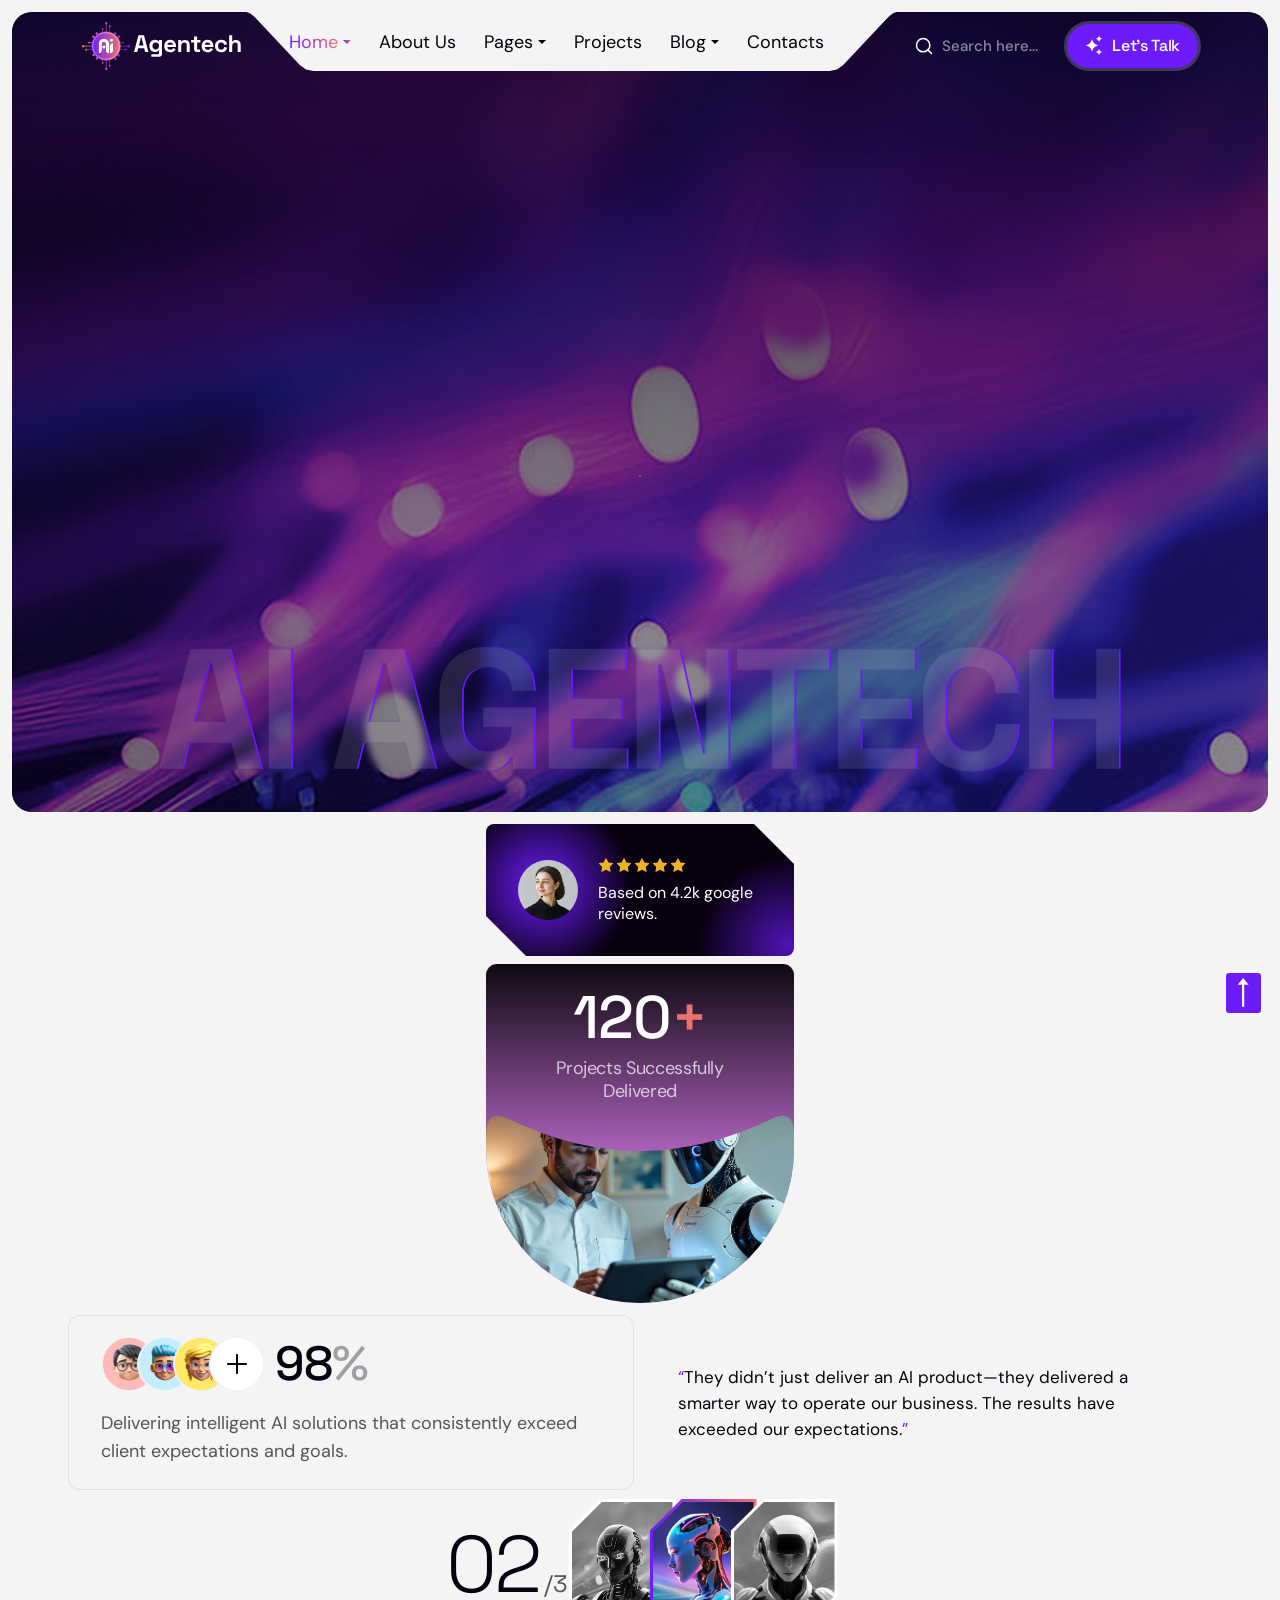
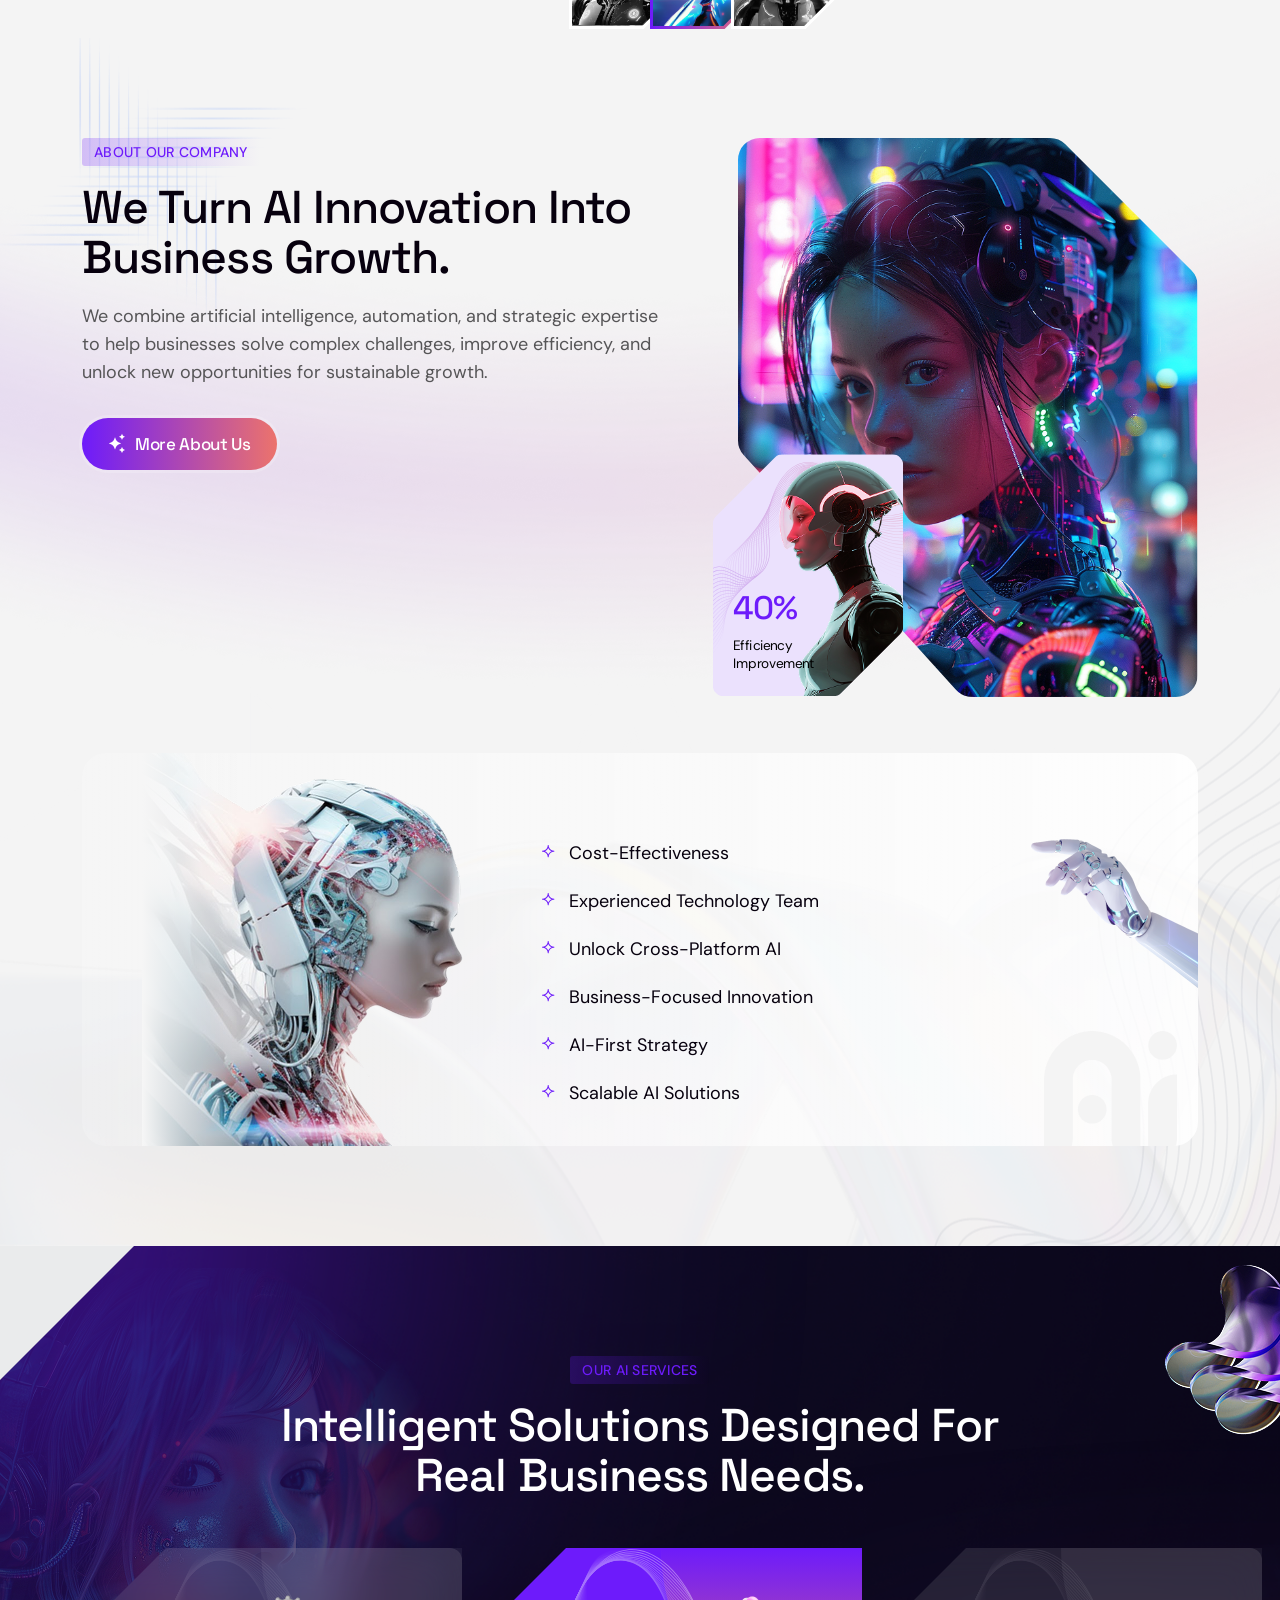
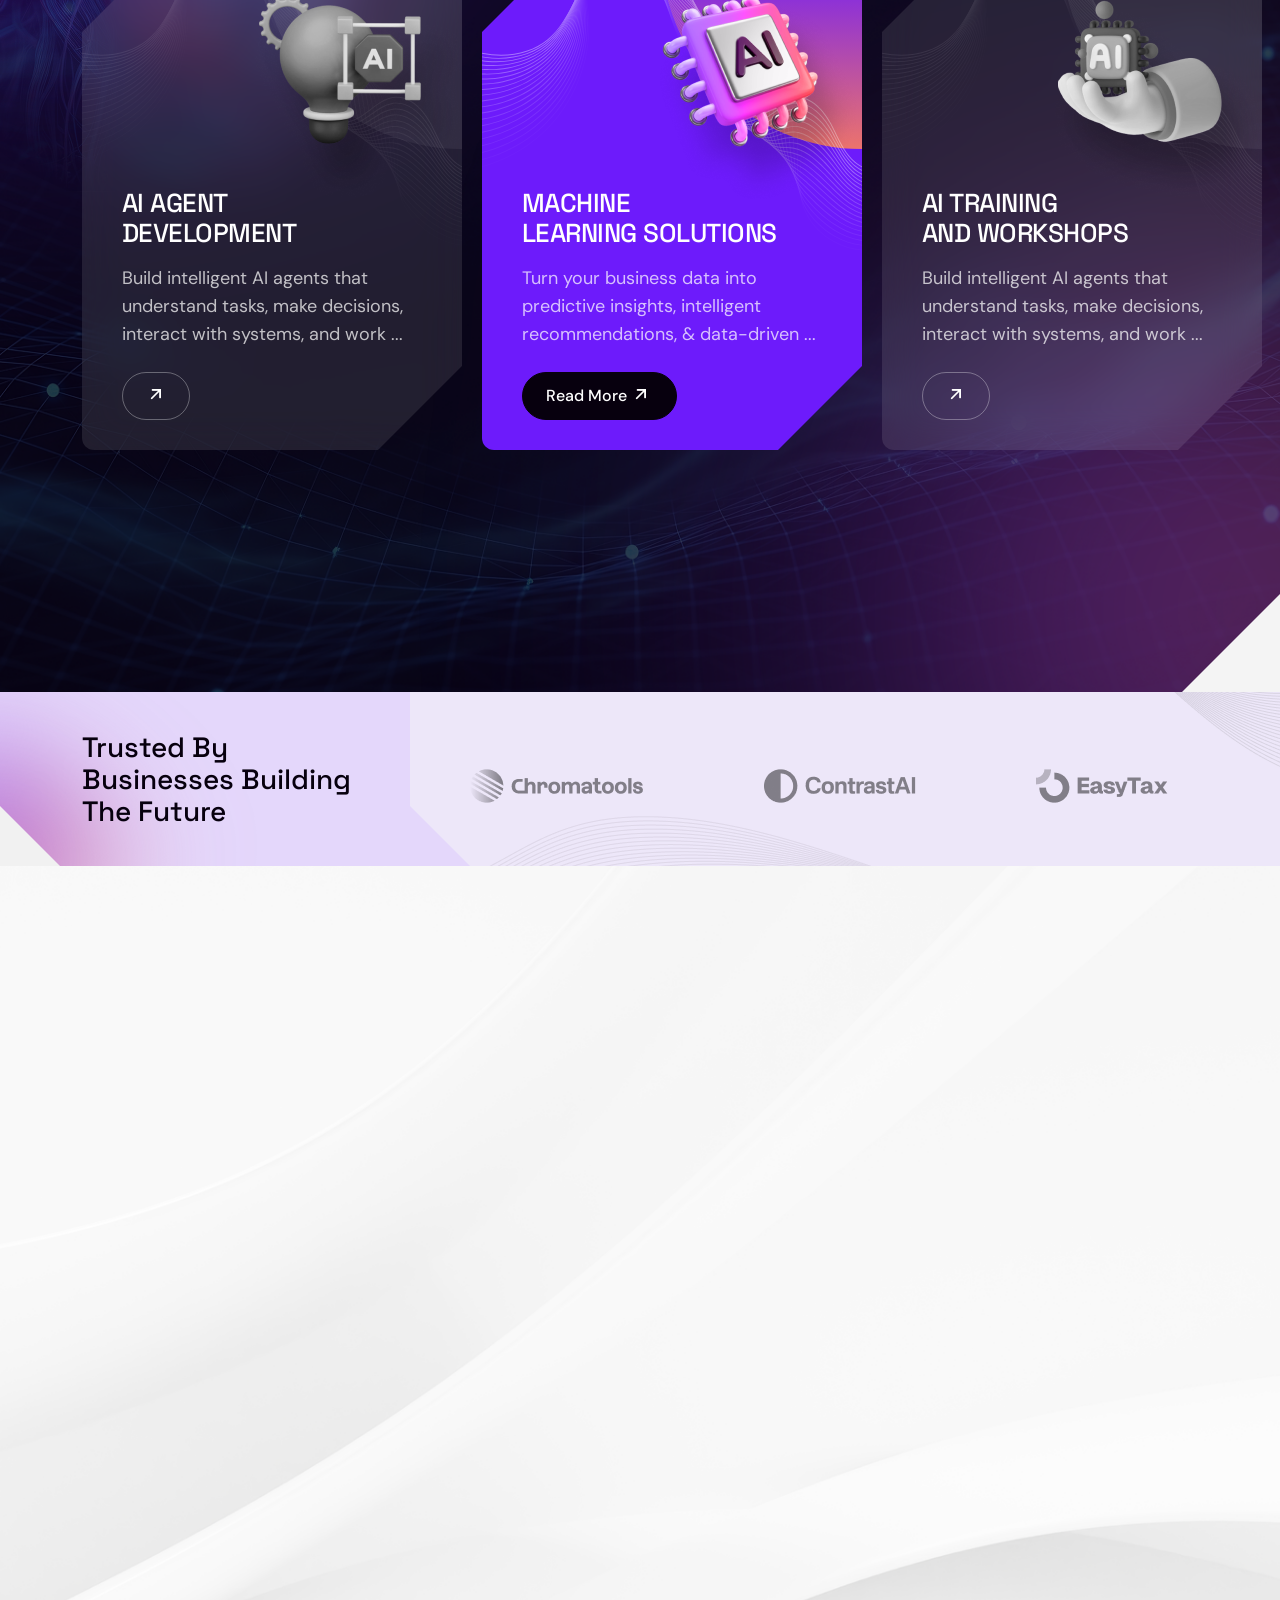
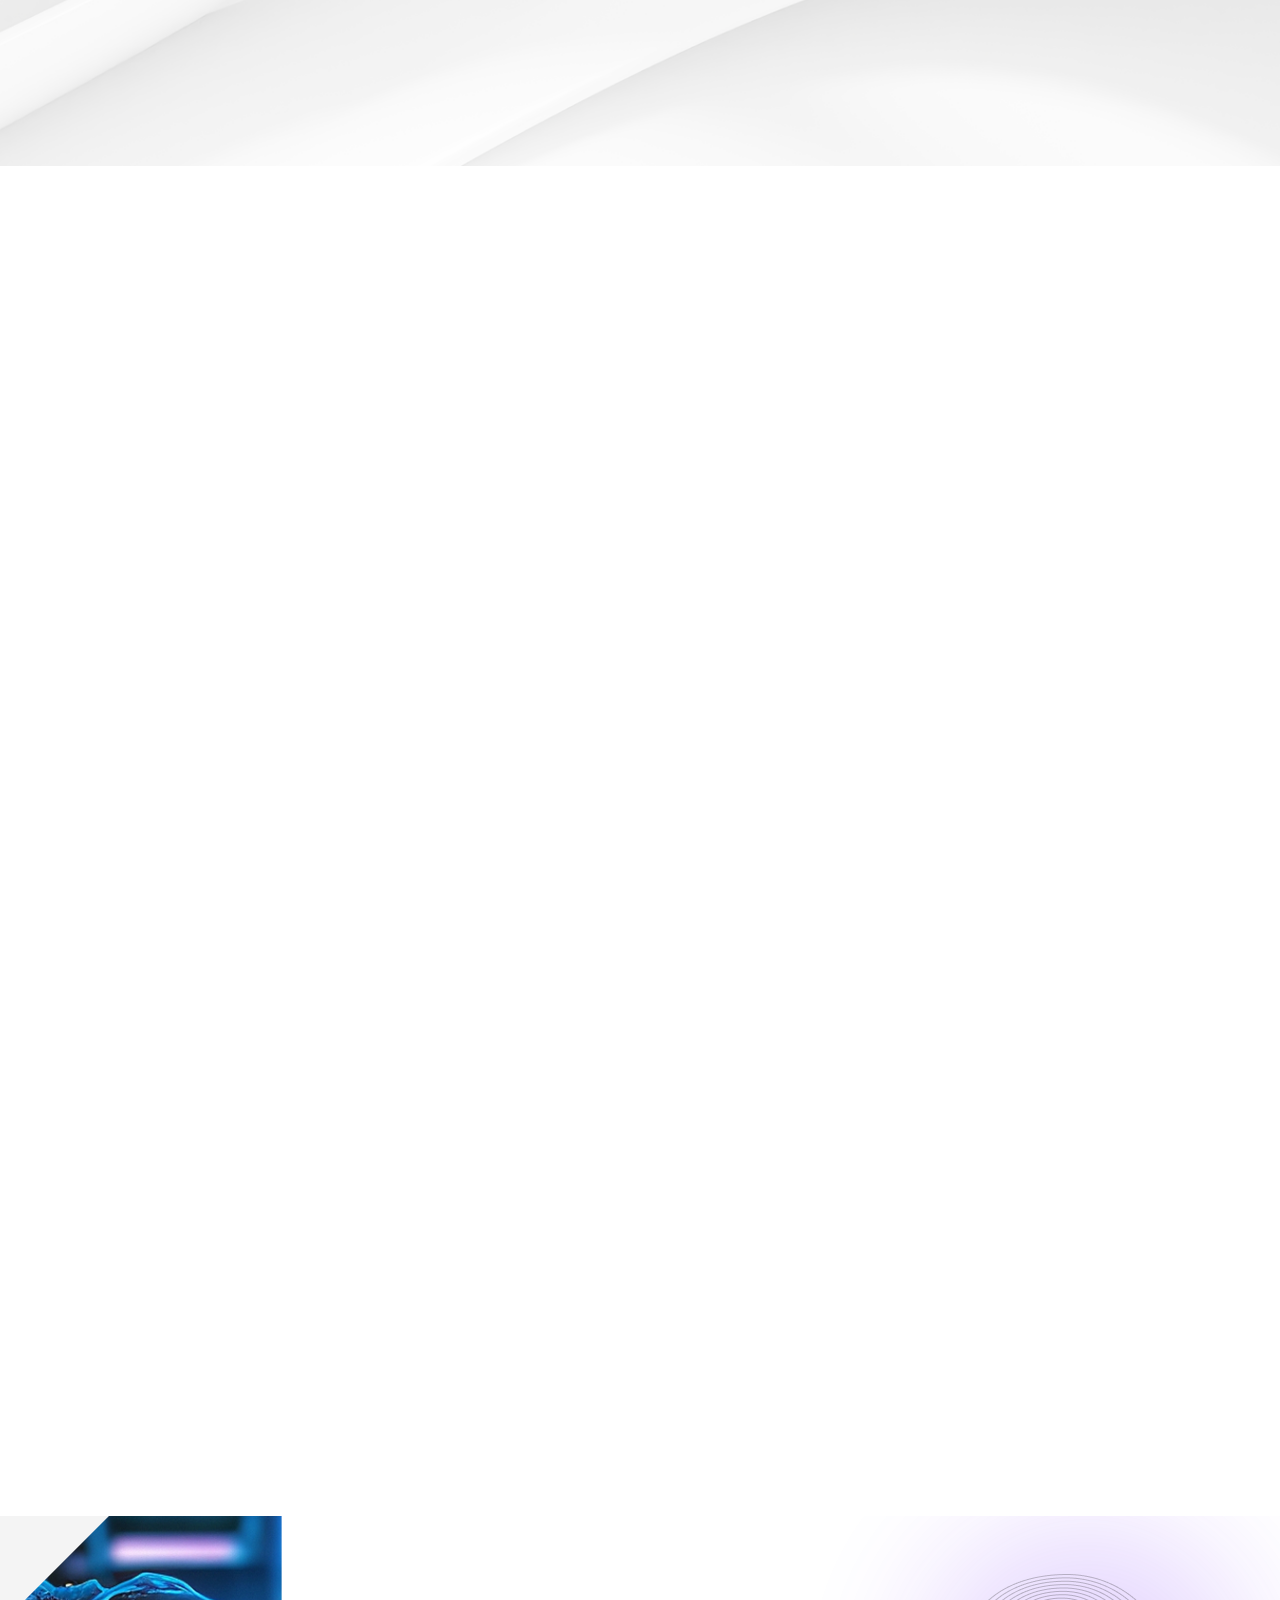
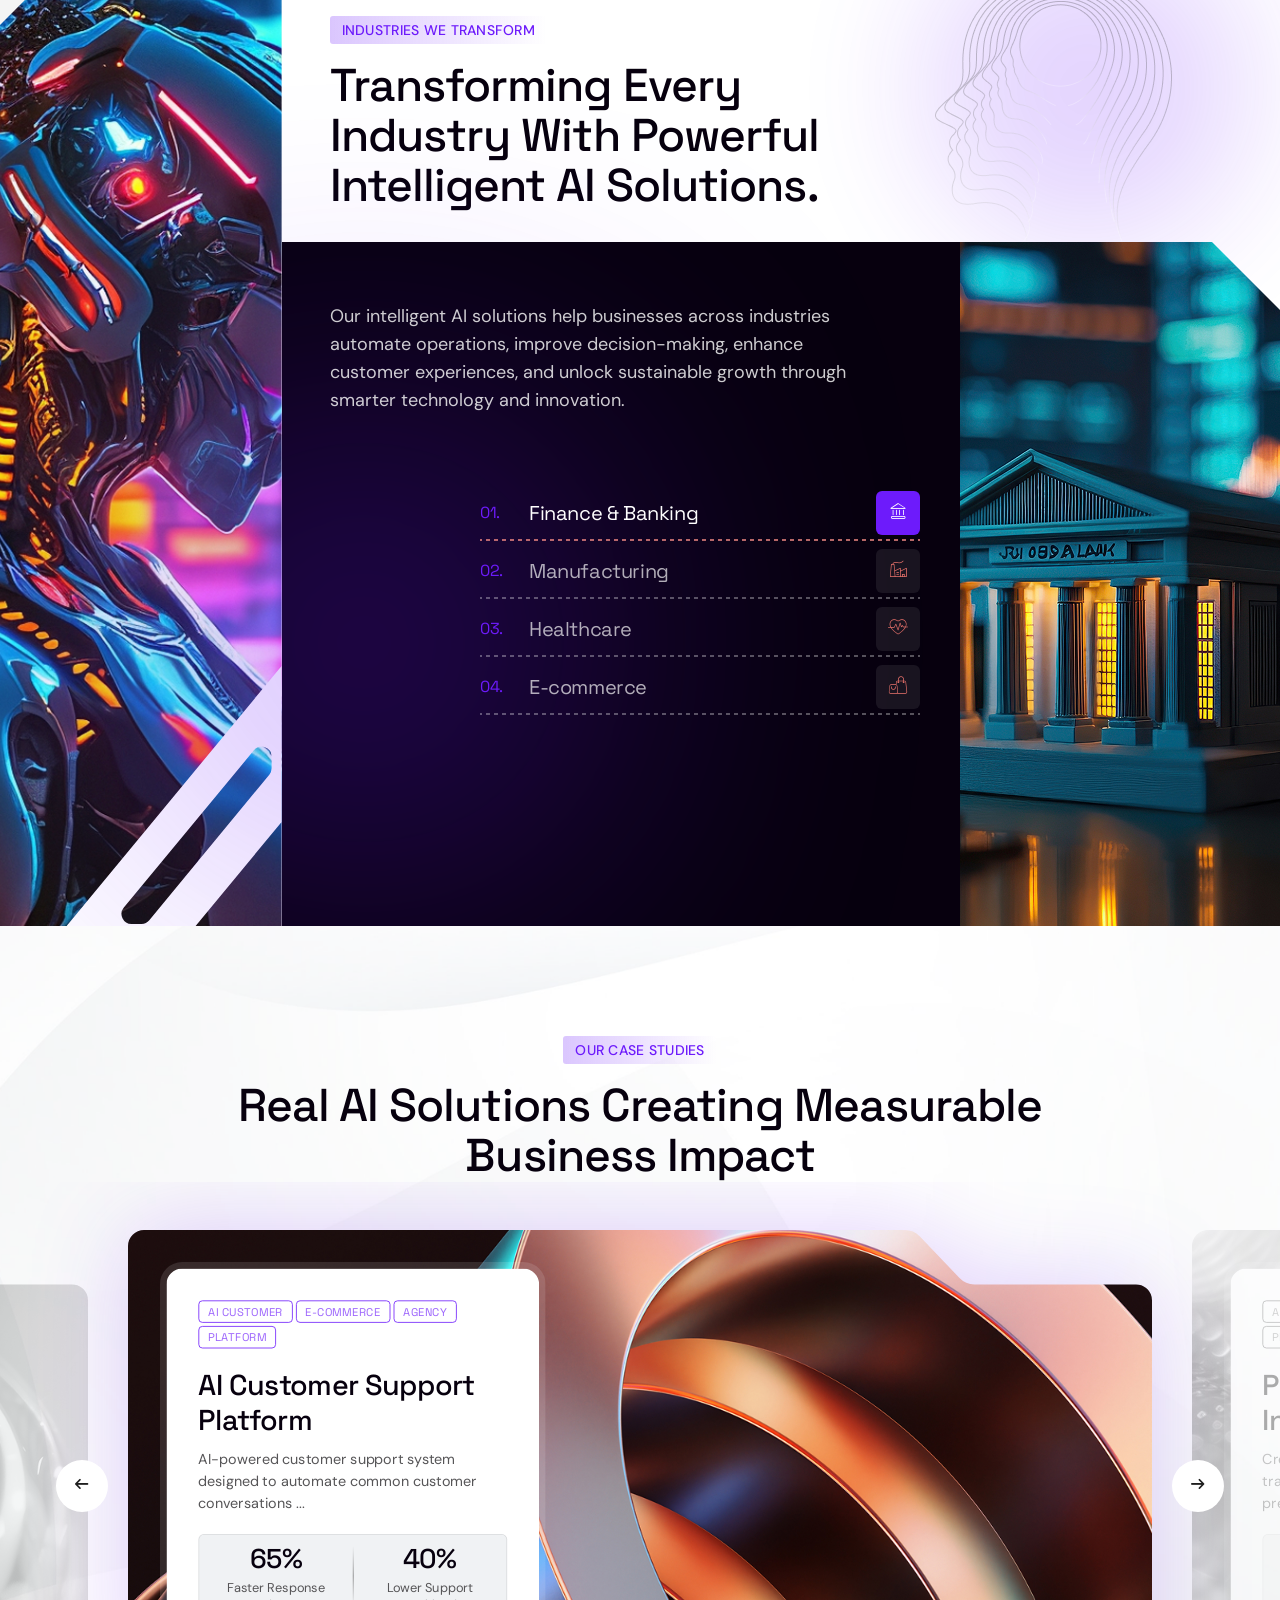
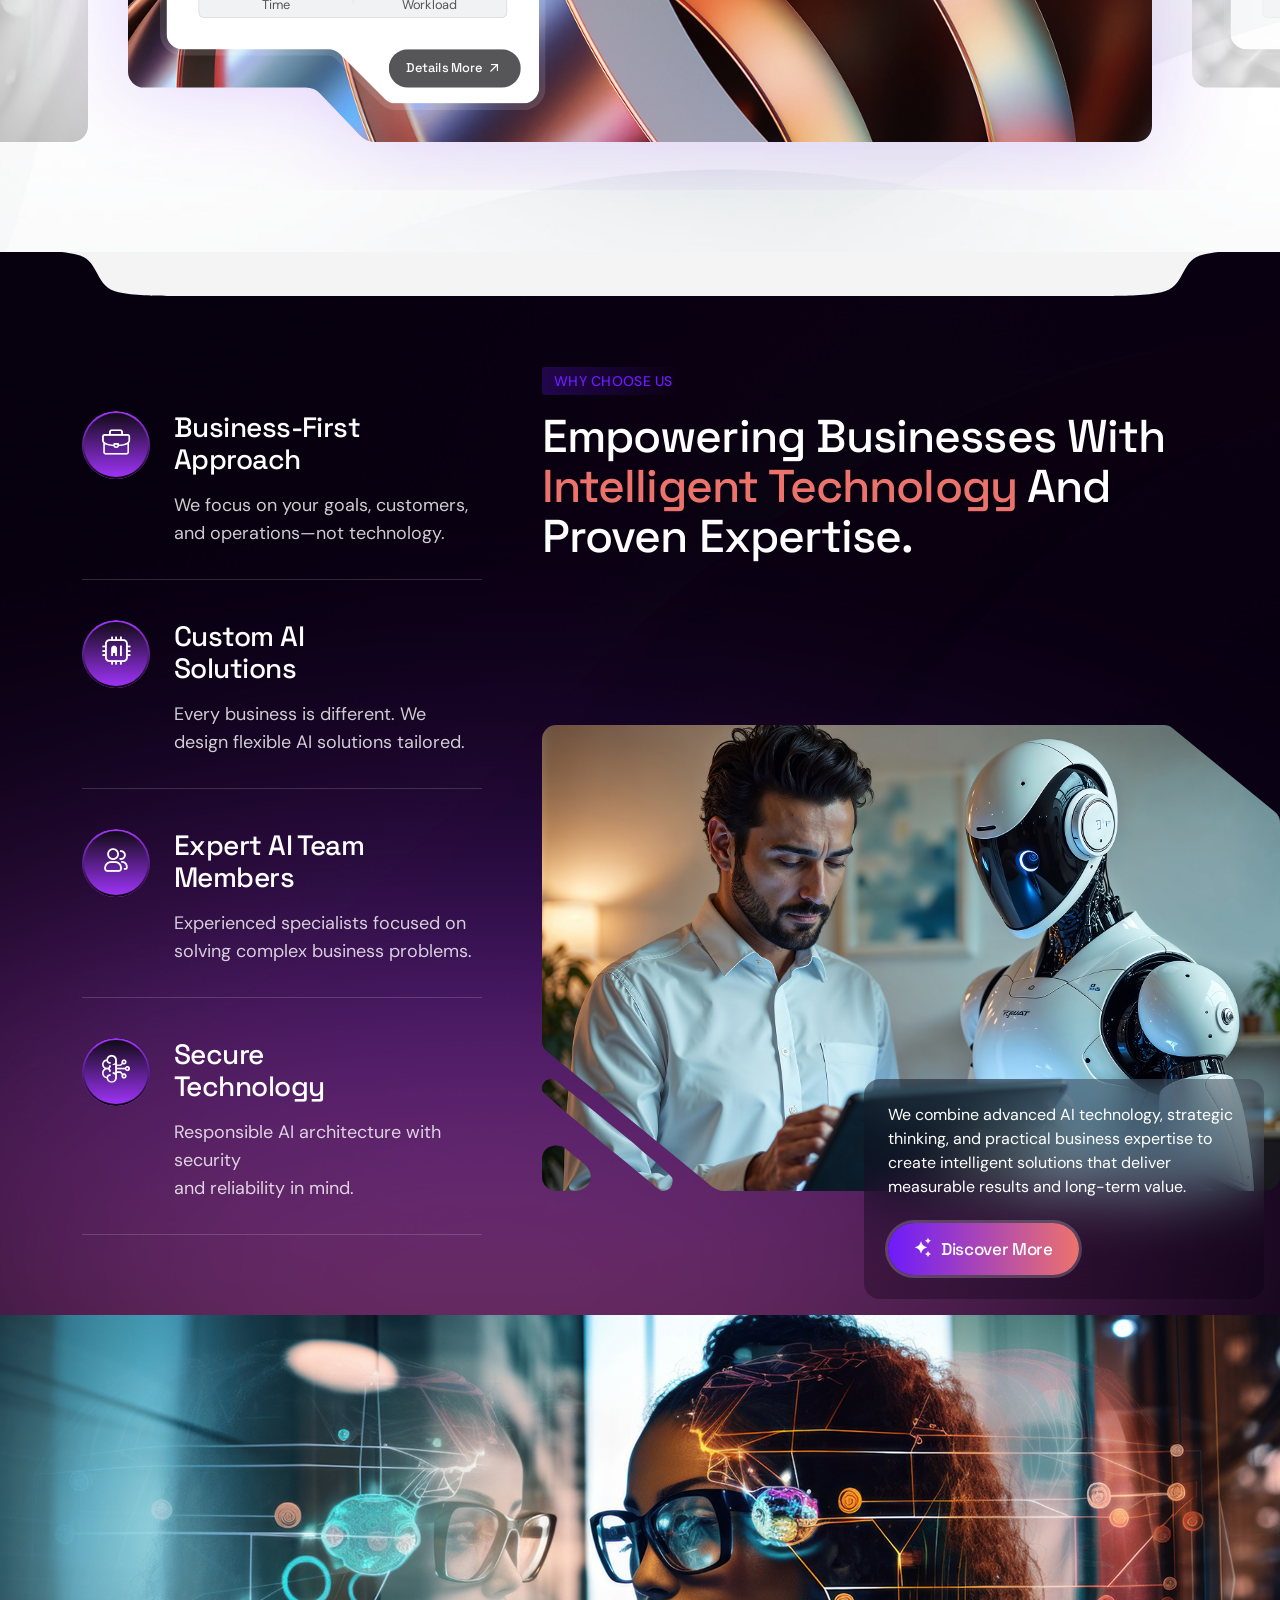
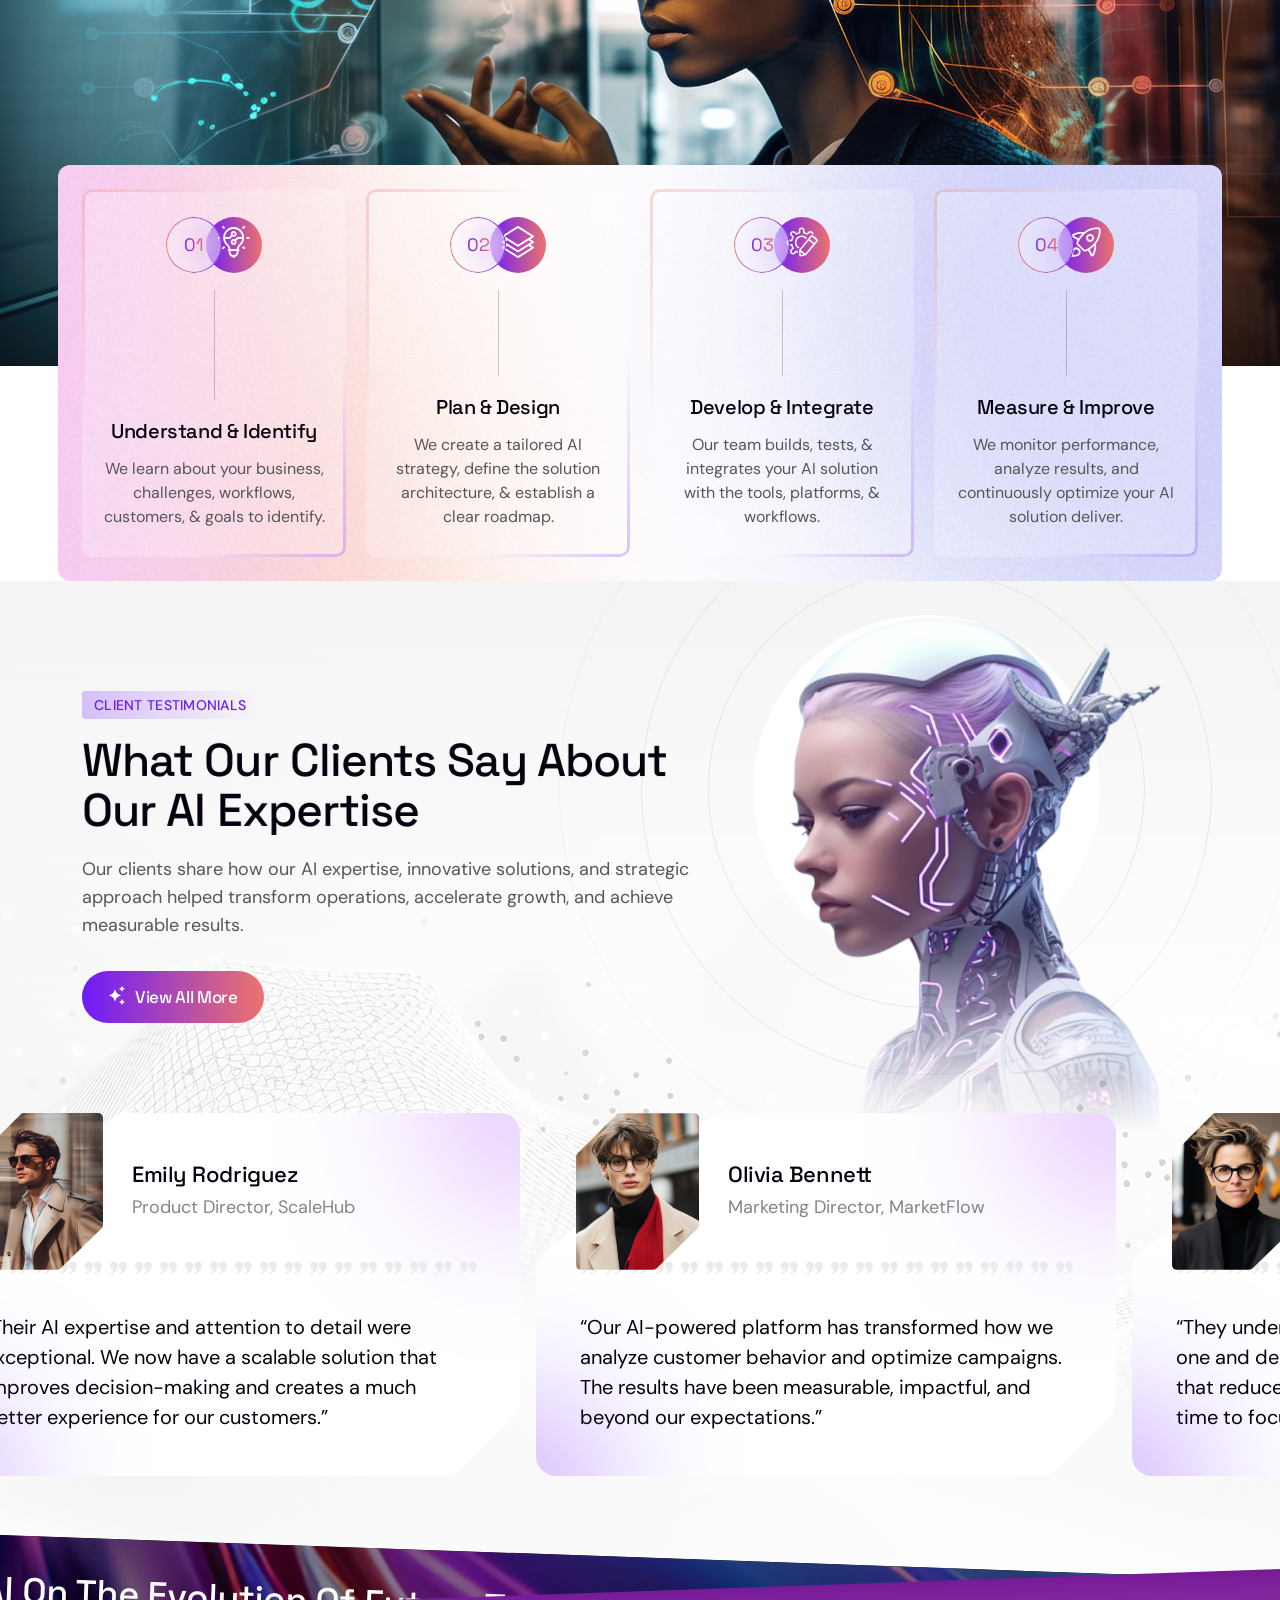
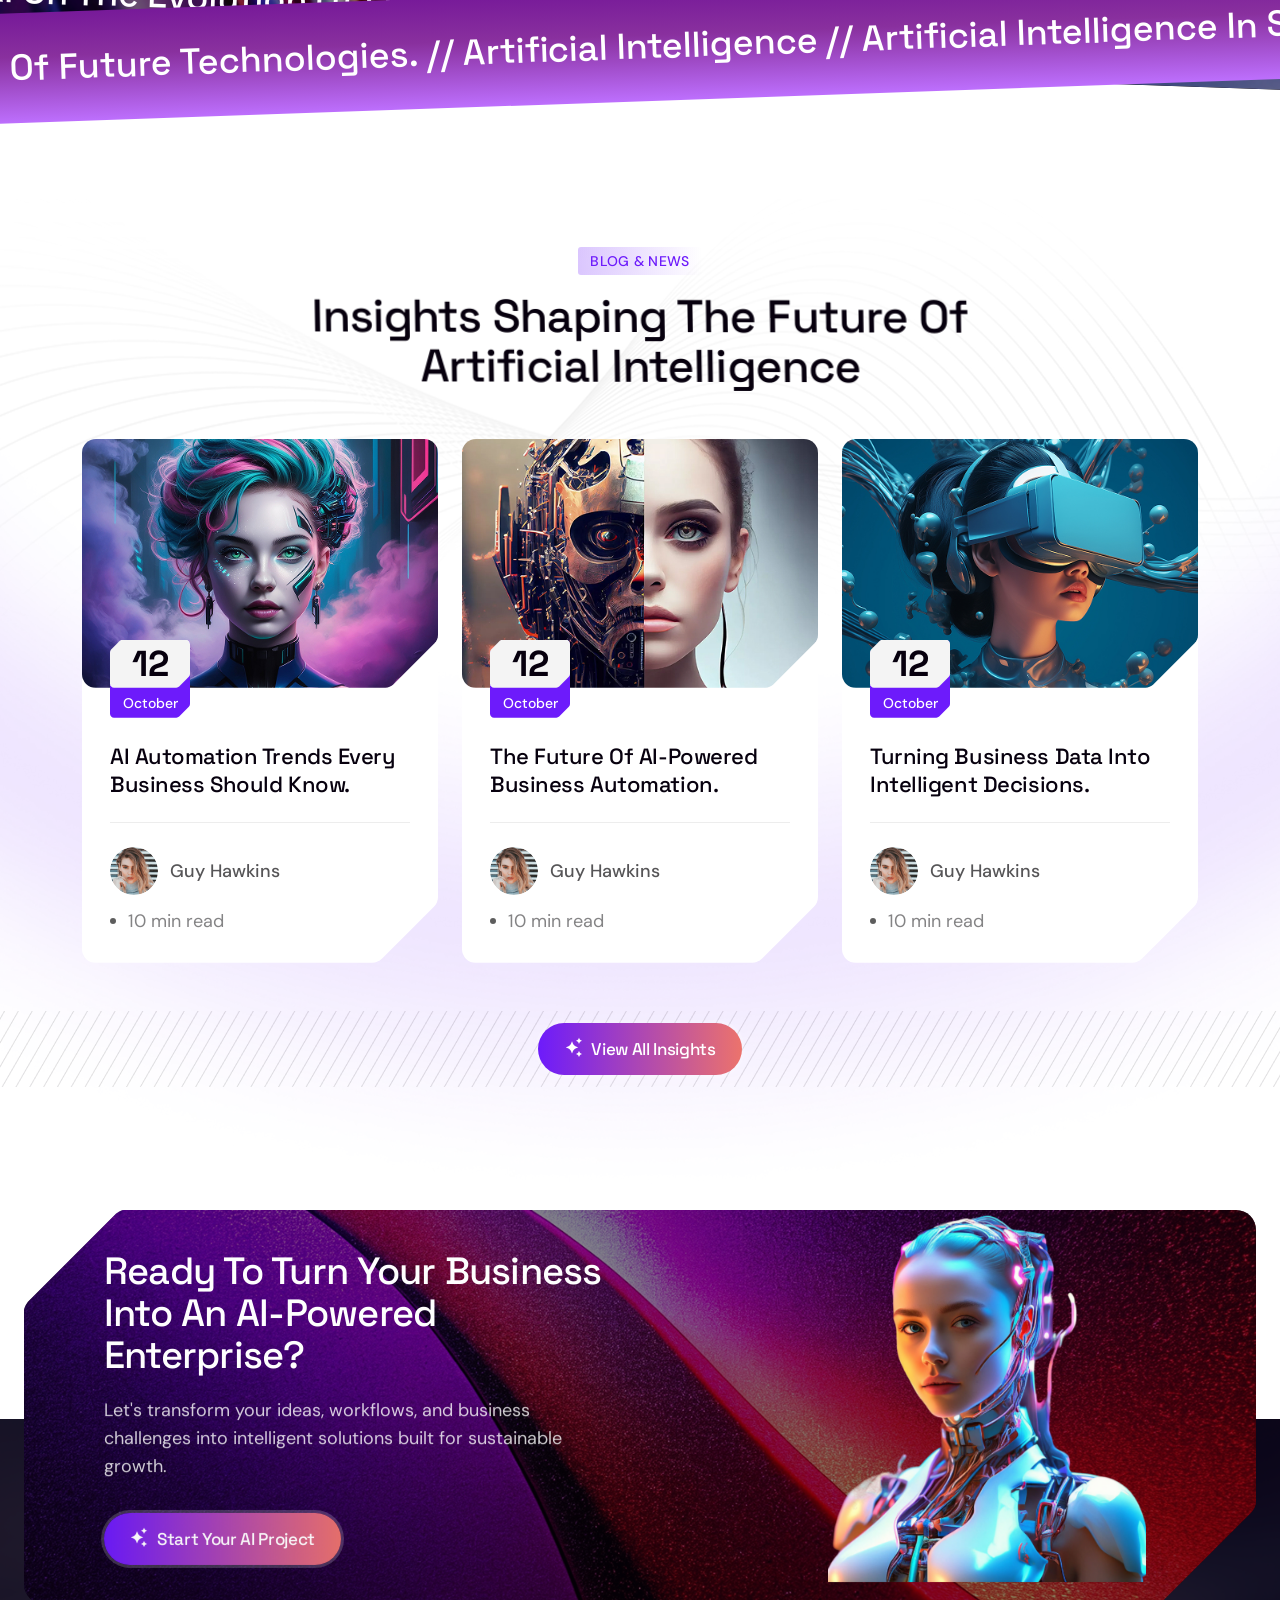
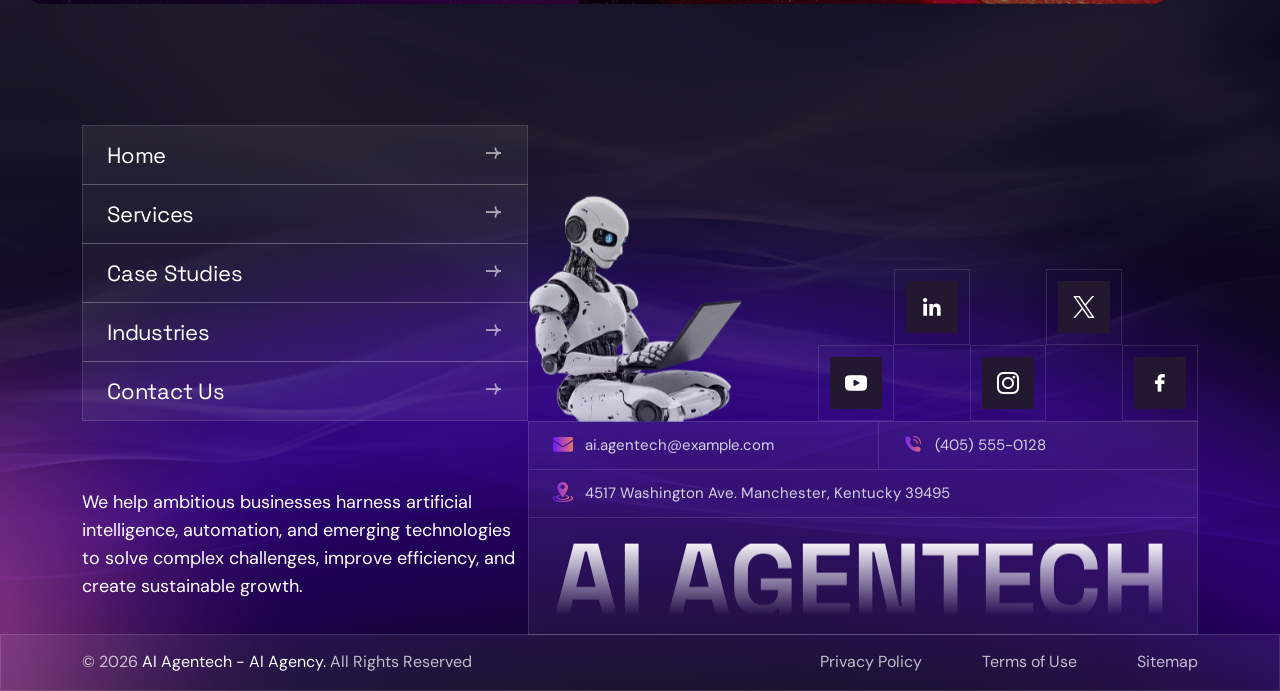
==== commit 2f4a4f8c: "h1-done" ====
--- a/index.html
+++ b/index.html
@@ -157,7 +157,7 @@
                 </svg>
 
                 <!-- panel: the dark rounded stage. The slider is three layers: the pictures behind (a swiper that only follows the front one),
-                     the ghost title in between (one for all the slides) and the robot with the text in front (the swiper that is driven) -->
+                     and the robot with the text in front (the swiper that is driven) with the ghost title (one for all the slides) behind them -->
                 <div class="ag-hero-1-panel wa-fix">
                     <div class="ag-hero-1-slider">
 
@@ -189,14 +189,15 @@
                             </div>
                         </div>
 
-                        <!-- watermark -->
-                        <div class="ag-hero-1-watermark" aria-hidden="true">
-                                    <div class="glass"></div>
-                                    <svg class="edge" width="1634" height="212" viewBox="0 0 1634 212"><use href="#ag-watermark-edge"></use></svg>
-                                </div>
-
                         <!-- front -->
                         <div class="ag-hero-1-slider-front swiper">
+
+                            <!-- watermark: one for all the slides, brought in again by main.js on every slide change -->
+                            <div class="ag-hero-1-watermark" aria-hidden="true">
+                                <div class="glass"></div>
+                                <svg class="edge" width="1634" height="212" viewBox="0 0 1634 212"><use href="#ag-watermark-edge"></use></svg>
+                            </div>
+
                             <div class="swiper-wrapper">
 
                                 <div class="swiper-slide ag-hero-1-slide">
@@ -279,7 +280,7 @@
                 <div class="ag-hero-1-card-wrap">
 
                     <!-- review -->
-                    <div class="ag-hero-1-review">
+                    <div class="ag-hero-1-review wow fadeInUp2" data-wow-delay="1.5s">
                         <div class="ag-hero-1-review-avatar wa-img-cover wa-fix">
                             <img src="assets/img/hero/h1-author-img.jpg" alt="">
                         </div>
@@ -296,7 +297,7 @@
                     </div>
 
                     <!-- projects -->
-                    <div class="ag-hero-1-project">
+                    <div class="ag-hero-1-project wow fadeInUp2" data-wow-delay="1.8s">
                         <div class="ag-hero-1-project-content">
                             <h3 class="ag-hero-1-project-count">120<span class="plus">+</span></h3>
                             <p class="ag-hero-1-project-text">Projects Successfully <br>Delivered</p>
@@ -323,9 +324,9 @@
                         <div class="ag-hero-1-client-content">
                             <div class="ag-hero-1-client-top">
                                 <div class="ag-hero-1-client-avatars">
-                                    <div class="item wa-img-cover wa-fix"><img src="assets/img/hero/h1-avatar-1.png" alt=""></div>
-                                    <div class="item wa-img-cover wa-fix"><img src="assets/img/hero/h1-avatar-2.png" alt=""></div>
-                                    <div class="item wa-img-cover wa-fix"><img src="assets/img/hero/h1-avatar-3.png" alt=""></div>
+                                    <div class="item wa-img-cover wa-fix wow slideInLeft2 " data-wow-delay=".3s"><img src="assets/img/hero/h1-avatar-1.png" alt=""></div>
+                                    <div class="item wa-img-cover wa-fix wow slideInLeft2 " data-wow-delay=".2s"><img src="assets/img/hero/h1-avatar-2.png" alt=""></div>
+                                    <div class="item wa-img-cover wa-fix wow slideInLeft2 " data-wow-delay=".1s"><img src="assets/img/hero/h1-avatar-3.png" alt=""></div>
                                     <span class="plus"><svg width="20" height="20" viewBox="0 0 20 20" fill="none" aria-hidden="true"><path d="M18.9999 9H11.0001V0.9999C11.0001 0.4481 10.552 0 9.9999 0C9.4481 0 9 0.4481 9 0.9999V9H0.9999C0.4481 9 0 9.4481 0 9.9999C0 10.552 0.4481 11.0001 0.9999 11.0001H9V18.9999C9 19.552 9.4481 20.0001 9.9999 20.0001C10.552 20.0001 11.0001 19.552 11.0001 18.9999V11.0001H18.9999C19.552 11.0001 20.0001 10.552 20.0001 9.9999C20.0001 9.4481 19.552 9 18.9999 9Z" fill="currentColor"/></svg></span>
                                 </div>
                                 <h3 class="ag-hero-1-client-count">98<span class="unit">%</span></h3>
@@ -339,12 +340,12 @@
                         <div class="shape"></div>
                         <div class="ag-hero-1-video">
                             <div class="ag-hero-1-video-img wa-img-cover wa-fix">
-                                <img src="assets/img/hero/h1-video-img.jpg" alt="">
-                            </div>
-                        </div>
-                        <button type="button" class="ag-hero-1-play" aria-label="Play video">
+                                <img class="wa_parallax_img" src="assets/img/hero/h1-video-img.jpg" alt="">
+                            </div>
+                        </div>
+                        <a href="https://www.youtube.com/watch?v=jX4dLxiso6A" class="ag-hero-1-play popup_video"  aria-label="Play video">
                             <svg width="36" height="36" viewBox="0 0 36 36" fill="none" aria-hidden="true"><path d="M30.728 5.27203C27.3282 1.87237 22.808 0 18 0C13.192 0 8.67184 1.87237 5.27203 5.27203C1.87237 8.67184 0 13.192 0 18C0 22.808 1.87237 27.3282 5.27203 30.728C8.67184 34.1276 13.192 36 18 36C22.808 36 27.3282 34.1276 30.728 30.728C34.1276 27.3282 36 22.808 36 18C36 13.192 34.1276 8.67184 30.728 5.27203ZM18 33.7732C9.30262 33.7732 2.2268 26.6974 2.2268 18C2.2268 9.30262 9.30262 2.2268 18 2.2268C26.6974 2.2268 33.7732 9.30262 33.7732 18C33.7732 26.6974 26.6974 33.7732 18 33.7732Z" fill="currentColor"/><path d="M13.4396 24.9829L25.5294 18L13.4396 11.0171V24.9829Z" fill="currentColor"/></svg>
-                        </button>
+                        </a>
                         <div class="ag-hero-1-quote-icon" aria-hidden="true">
                             <svg width="68" height="68" viewBox="0 0 68 68" fill="none"><path d="M18.4162 8.5C27.4665 8.5 33.9995 15.9716 33.9993 27.0346C33.9413 43.1085 21.8578 54.4732 4.42551 56.6557C2.80822 56.8582 2.18461 54.6178 3.67393 53.9555C10.3628 50.9813 13.7411 47.2071 14.1774 43.4714C14.5034 40.6804 12.9862 38.2355 11.0811 37.7777C6.14204 36.5909 2.83286 30.4402 2.83286 24.0833C2.83286 15.4769 9.80975 8.5 18.4162 8.5Z" fill="#6D1BFB" fill-opacity="0.08"/><path d="M52.4162 8.5C61.4665 8.5 67.9995 15.9716 67.9993 27.0346C67.9414 43.1085 55.8578 54.4732 38.4255 56.6557C36.8082 56.8582 36.1846 54.6178 37.6739 53.9555C44.3628 50.9813 47.7411 47.2071 48.1774 43.4714C48.5034 40.6804 46.9862 38.2355 45.0811 37.7777C40.142 36.5909 36.8329 30.4402 36.8329 24.0833C36.8329 15.4769 43.8098 8.5 52.4162 8.5Z" fill="#6D1BFB" fill-opacity="0.08"/></svg>
                         </div>
@@ -417,8 +418,8 @@
                                 <p class="ag-subtitle-1-text">About Our Company</p>
                             </div>
                             <h2 class="ag-sec-title-1 ag-about-1-title wa_text_effect">We Turn AI Innovation Into Business Growth.</h2>
-                            <p class="ag-p-1 ag-about-1-text">We combine artificial intelligence, automation, and strategic expertise to help businesses solve complex challenges, improve efficiency, and unlock new opportunities for sustainable growth.</p>
-                            <div class="ag-about-1-btn">
+                            <p class="ag-p-1 ag-about-1-text wow fadeInUp2">We combine artificial intelligence, automation, and strategic expertise to help businesses solve complex challenges, improve efficiency, and unlock new opportunities for sustainable growth.</p>
+                            <div class="ag-about-1-btn wow fadeInUp2">
                                 <a href="about-us.html" class="ag-pr-btn-1">
                                     <span class="icon"><i class="flaticon-ai flaticon"></i></span>
                                     <span class="text">More About Us</span>
@@ -431,6 +432,7 @@
                             <div class="ag-about-1-images-in">
                                 <div class="ag-about-1-img wa-img-cover wa-fix">
                                     <img src="assets/img/about/a1-img.jpg" alt="AI powered robot woman">
+                                    <div class="ag-about-1-img-scan" aria-hidden="true"></div>
                                 </div>
                                 <div class="ag-about-1-card wa-fix">
                                     <div class="ag-about-1-card-wave wa-img-contain"><img src="assets/img/about/a1-p-wave.svg" alt=""></div>
@@ -472,11 +474,15 @@
                 <div class="ag-services-1-bg" aria-hidden="true">
                     <div class="ag-services-1-bg-main wa-img-cover wa-fix"><img src="assets/img/services/s1-bg-main-img.png" alt=""></div>
                     <div class="ag-services-1-bg-girl">
-                        <div class="pic wa-img-cover wa-fix"><img src="assets/img/services/s1-bg-img-1.jpg" alt=""></div>
+                        <div class="pic wa-img-cover wa-fix">
+                            <img data-wow-offset="300" class="wow slideInLeft2" src="assets/img/services/s1-bg-img-1.jpg" alt="">
+                        </div>
                     </div>
                     <div class="ag-services-1-bg-glow is-1"></div>
                     <div class="ag-services-1-bg-glow is-2"></div>
-                    <div class="ag-services-1-bg-glass wa-img-contain"><img src="assets/img/services/s1-bg-img-2.png" alt=""></div>
+                    <div class="ag-services-1-bg-glass wa-img-contain">
+                        <img class="wow slideInRight2" data-wow-offset="300" src="assets/img/services/s1-bg-img-2.png" alt="">
+                    </div>
                     <div class="ag-services-1-bg-cut is-1"></div>
                     <div class="ag-services-1-bg-cut is-2"></div>
                 </div>
@@ -580,11 +586,13 @@
 
                     <!-- bottom -->
                     <div class="ag-services-1-bottom">
-                        <p class="ag-p-1 has-white ag-services-1-text">We combine artificial intelligence, automation, and strategic expertise to help businesses solve complex challenges, improve efficiency, and unlock new opportunities for sustainable growth.</p>
-                        <a href="services.html" class="ag-pr-btn-1">
-                            <span class="icon"><i class="flaticon-ai flaticon"></i></span>
-                            <span class="text">View All Services</span>
-                        </a>
+                        <p class="ag-p-1 has-white ag-services-1-text wow fadeInUp2">We combine artificial intelligence, automation, and strategic expertise to help businesses solve complex challenges, improve efficiency, and unlock new opportunities for sustainable growth.</p>
+                        <div class="btn-elm wow fadeInUp2">
+                            <a href="services.html" class="ag-pr-btn-1">
+                                <span class="icon"><i class="flaticon-ai flaticon"></i></span>
+                                <span class="text">View All Services</span>
+                            </a>
+                        </div>
                     </div>
 
                 </div>
@@ -645,10 +653,12 @@
                             </div>
                             <h2 class="ag-sec-title-1 ag-team-1-title wa_text_effect">Meet The Experts Powering Our Intelligent AI Innovation.</h2>
                         </div>
-                        <a href="team.html" class="ag-pr-btn-1">
-                            <span class="icon"><i class="flaticon-ai flaticon"></i></span>
-                            <span class="text">View All Team</span>
-                        </a>
+                        <div class="btn-elm wow fadeInRight2">
+                            <a href="team.html" class="ag-pr-btn-1">
+                                <span class="icon"><i class="flaticon-ai flaticon"></i></span>
+                                <span class="text">View All Team</span>
+                            </a>
+                        </div>
                     </div>
 
                     <div class="ag-team-1-overflow">
@@ -775,7 +785,9 @@
                     <!-- deco: the glow and the head made of lines in the top right corner -->
                     <div class="ag-features-1-deco" aria-hidden="true">
                         <div class="ag-features-1-deco-glow"></div>
-                        <div class="ag-features-1-deco-head wa-img-contain"><img src="assets/img/features/f1-bg-shape.png" alt=""></div>
+                        <div class="ag-features-1-deco-head wa-img-contain">
+                            <img class="wow slideInUp2" data-wow-offset="400" src="assets/img/features/f1-bg-shape.png" alt="">
+                        </div>
                     </div>
 
                     <!-- card: the text, the list and the bar, the glow of the card runs out over the big picture -->
@@ -786,35 +798,35 @@
 
                         <!-- list: the item under the pointer is the lit one and brings its picture to the slider -->
                         <ul class="ag-features-1-list wa-ul">
-                            <li class="ag-features-1-item is-active">
+                            <li class="ag-features-1-item is-active wow fadeInUp2">
                                 <a href="industries-details.html">
                                     <span class="num">01.</span>
                                     <span class="name">Finance &amp; Banking</span>
                                     <span class="icon"><i class="flaticon-bank flaticon"></i></span>
                                 </a>
                             </li>
-                            <li class="ag-features-1-item">
+                            <li class="ag-features-1-item wow fadeInUp2">
                                 <a href="industries-details.html">
                                     <span class="num">02.</span>
                                     <span class="name">Manufacturing</span>
                                     <span class="icon"><i class="flaticon-factory flaticon"></i></span>
                                 </a>
                             </li>
-                            <li class="ag-features-1-item">
+                            <li class="ag-features-1-item wow fadeInUp2">
                                 <a href="industries-details.html">
                                     <span class="num">03.</span>
                                     <span class="name">Healthcare</span>
                                     <span class="icon"><i class="flaticon-heart flaticon"></i></span>
                                 </a>
                             </li>
-                            <li class="ag-features-1-item">
+                            <li class="ag-features-1-item wow fadeInUp2">
                                 <a href="industries-details.html">
                                     <span class="num">04.</span>
                                     <span class="name">E-commerce</span>
                                     <span class="icon"><i class="flaticon-shopping-bag flaticon"></i></span>
                                 </a>
                             </li>
-                            <li class="ag-features-1-item">
+                            <li class="ag-features-1-item wow fadeInUp2">
                                 <a href="industries-details.html">
                                     <span class="num">05.</span>
                                     <span class="name">Education</span>
@@ -823,7 +835,9 @@
                             </li>
                         </ul>
 
-                        <a href="industries.html" class="ag-features-1-bar">Explore All Industries</a>
+                        <div class="btn-elm wow fadeInUp2">
+                            <a href="industries.html" class="ag-features-1-bar">Explore All Industries</a>
+                        </div>
                     </div>
 
                     <!-- slider: one picture for every item of the list -->
@@ -1064,7 +1078,7 @@
                         <!-- features -->
                         <div class="ag-choose-1-features">
 
-                            <div class="ag-choose-1-item">
+                            <div class="ag-choose-1-item wow fadeInUp2">
                                 <div class="ag-choose-1-item-icon"><i class="flaticon-briefcase flaticon"></i></div>
                                 <div class="ag-choose-1-item-content">
                                     <h3 class="ag-title-3 has-white ag-choose-1-item-title">Business-First<br>Approach</h3>
@@ -1072,7 +1086,7 @@
                                 </div>
                             </div>
 
-                            <div class="ag-choose-1-item">
+                            <div class="ag-choose-1-item wow fadeInUp2">
                                 <div class="ag-choose-1-item-icon"><i class="flaticon-technology flaticon"></i></div>
                                 <div class="ag-choose-1-item-content">
                                     <h3 class="ag-title-3 has-white ag-choose-1-item-title">Custom AI<br>Solutions</h3>
@@ -1080,7 +1094,7 @@
                                 </div>
                             </div>
 
-                            <div class="ag-choose-1-item">
+                            <div class="ag-choose-1-item wow fadeInUp2">
                                 <div class="ag-choose-1-item-icon"><i class="flaticon-user-groups flaticon"></i></div>
                                 <div class="ag-choose-1-item-content">
                                     <h3 class="ag-title-3 has-white ag-choose-1-item-title">Expert AI Team<br>Members</h3>
@@ -1088,7 +1102,7 @@
                                 </div>
                             </div>
 
-                            <div class="ag-choose-1-item">
+                            <div class="ag-choose-1-item wow fadeInUp2">
                                 <div class="ag-choose-1-item-icon"><i class="flaticon-artificial-intelligence flaticon"></i></div>
                                 <div class="ag-choose-1-item-content">
                                     <h3 class="ag-title-3 has-white ag-choose-1-item-title">Secure<br>Technology</h3>
@@ -1101,7 +1115,7 @@
                         <!-- media: the photo runs out to the right edge of the screen, the glass card sits in its bottom right corner -->
                         <div class="ag-choose-1-media">
                             <div class="ag-choose-1-img wa-img-cover wa-fix"><img src="assets/img/choose/c1-img-1.jpg" alt="Business man and AI robot working together"></div>
-                            <div class="ag-choose-1-box">
+                            <div class="ag-choose-1-box wow fadeInUp2">
                                 <p class="ag-p-1 has-white ag-choose-1-box-text">We combine advanced AI technology, strategic thinking, and practical business expertise to create intelligent solutions that deliver measurable results and long-term value.</p>
                                 <a href="about-us.html" class="ag-pr-btn-1">
                                     <span class="icon"><i class="flaticon-ai flaticon"></i></span>
@@ -1120,10 +1134,14 @@
             <section class="ag-process-1-area">
 
                 <!-- background: the photo, the panel with the steps hangs over its bottom edge -->
-                <div class="ag-process-1-bg wa-img-cover wa-fix" aria-hidden="true"><img src="assets/img/process/p1-bg-img.jpg" alt=""></div>
+                <div class="ag-process-1-bg wa-img-cover wa-fix" aria-hidden="true">
+                    <img class="wa_parallax_img" src="assets/img/process/p1-bg-img.jpg" alt="">
+                </div>
 
                 <!-- the big title: only its top is on show, the panel covers the rest -->
-                <h2 class="ag-process-1-title">Work Process</h2>
+                <h2 class="ag-process-1-title " >
+                    <span >Work Process</span>
+                </h2>
 
                 <div class="container ag-container-1">
                     <div class="ag-process-1-panel" data-background="assets/img/process/p1-bg-shape.jpg">
@@ -1217,8 +1235,8 @@
                             <p class="ag-subtitle-1-text">Client Testimonials</p>
                         </div>
                         <h2 class="ag-sec-title-1 ag-testimonial-1-title wa_text_effect">What Our Clients Say About Our AI Expertise</h2>
-                        <p class="ag-p-1 ag-testimonial-1-text">Our clients share how our AI expertise, innovative solutions, and strategic approach helped transform operations, accelerate growth, and achieve measurable results.</p>
-                        <div class="ag-testimonial-1-btn">
+                        <p class="ag-p-1 ag-testimonial-1-text wow fadeInUp2">Our clients share how our AI expertise, innovative solutions, and strategic approach helped transform operations, accelerate growth, and achieve measurable results.</p>
+                        <div class="ag-testimonial-1-btn wow fadeInUp2">
                             <a href="testimonial.html" class="ag-pr-btn-1">
                                 <span class="icon"><i class="flaticon-ai flaticon"></i></span>
                                 <span class="text">View All More</span>
@@ -1376,7 +1394,7 @@
                     <!-- list -->
                     <div class="ag-blog-1-list">
 
-                        <article class="ag-blog-1-card">
+                        <article class="ag-blog-1-card wow fadeInUp2" data-wow-delay=".2s">
                             <div class="ag-blog-1-card-img wa-img-cover wa-fix"><img src="assets/img/blog/b1-img-1.jpg" alt="AI Automation Trends Every Business Should Know."></div>
                             <div class="ag-blog-1-card-body">
                                 <div class="ag-blog-1-card-date">
@@ -1394,7 +1412,7 @@
                             </div>
                         </article>
 
-                        <article class="ag-blog-1-card">
+                        <article class="ag-blog-1-card wow fadeInUp2" data-wow-delay=".1s">
                             <div class="ag-blog-1-card-img wa-img-cover wa-fix"><img src="assets/img/blog/b1-img-2.jpg" alt="The Future Of AI-Powered Business Automation."></div>
                             <div class="ag-blog-1-card-body">
                                 <div class="ag-blog-1-card-date">
@@ -1412,7 +1430,7 @@
                             </div>
                         </article>
 
-                        <article class="ag-blog-1-card">
+                        <article class="ag-blog-1-card wow fadeInUp2" data-wow-delay=".2s">
                             <div class="ag-blog-1-card-img wa-img-cover wa-fix"><img src="assets/img/blog/b1-img-3.jpg" alt="Turning Business Data Into Intelligent Decisions."></div>
                             <div class="ag-blog-1-card-body">
                                 <div class="ag-blog-1-card-date">
--- a/assets/css/main.css
+++ b/assets/css/main.css
@@ -3360,6 +3360,26 @@
     transform: translateY(0);
   }
 }
+@keyframes slideInLeft2 {
+  0% {
+    opacity: 0;
+    transform: translateX(-100%);
+  }
+  100% {
+    opacity: 1;
+    transform: translateX(0);
+  }
+}
+@keyframes slideInRight2 {
+  0% {
+    opacity: 0;
+    transform: translateX(100%);
+  }
+  100% {
+    opacity: 1;
+    transform: translateX(0);
+  }
+}
 @keyframes slideInUp3 {
   0% {
     visibility: visible;
@@ -3374,7 +3394,7 @@
 .fadeInLeft2,
 .fadeInRight2 {
   animation-duration: 700ms;
-  animation-timing-function: var(--kf-cube-1);
+  animation-timing-function: var(--ag-cube-1);
   animation-fill-mode: both;
 }
 
@@ -3382,7 +3402,14 @@
 .slideInDown2,
 .animate__slideInUp3 {
   animation-duration: 1000ms;
-  animation-timing-function: var(--kf-cube-1);
+  animation-timing-function: var(--ag-cube-1);
+  animation-fill-mode: both;
+}
+
+.slideInLeft2,
+.slideInRight2 {
+  animation-duration: 1000ms;
+  animation-timing-function: cubic-bezier(0.45, 0.05, 0.25, 1);
   animation-fill-mode: both;
 }
 
@@ -3408,6 +3435,14 @@
 
 .slideInDown2 {
   animation-name: slideInDown2;
+}
+
+.slideInLeft2 {
+  animation-name: slideInLeft2;
+}
+
+.slideInRight2 {
+  animation-name: slideInRight2;
 }
 
 .animate__slideInUp3 {
@@ -3885,7 +3920,6 @@
   --s: 1;
   position: absolute;
   top: 657px;
-  z-index: 2;
   left: 50%;
   width: 1631px;
   height: 212px;
@@ -4319,6 +4353,8 @@
   border-radius: 50%;
   background: #fff;
   color: var(--ag-clr-h-1);
+  position: relative;
+  z-index: 2;
 }
 .ag-hero-1-client-count {
   margin-bottom: 0;
@@ -4785,6 +4821,18 @@
   position: absolute;
   inset: 0;
   clip-path: url(#ag-about-img-clip);
+}
+.ag-about-1-img-scan {
+  position: absolute;
+  top: 0;
+  right: 0;
+  left: 0;
+  z-index: 2;
+  height: 3px;
+  background: linear-gradient(90deg, rgba(255, 255, 255, 0), #fff 50%, rgba(255, 255, 255, 0));
+  box-shadow: 0 0 24px 6px rgba(109, 27, 251, 0.7), 0 0 80px 18px rgba(109, 27, 251, 0.35);
+  opacity: 0;
+  pointer-events: none;
 }
 .ag-about-1-card {
   position: absolute;
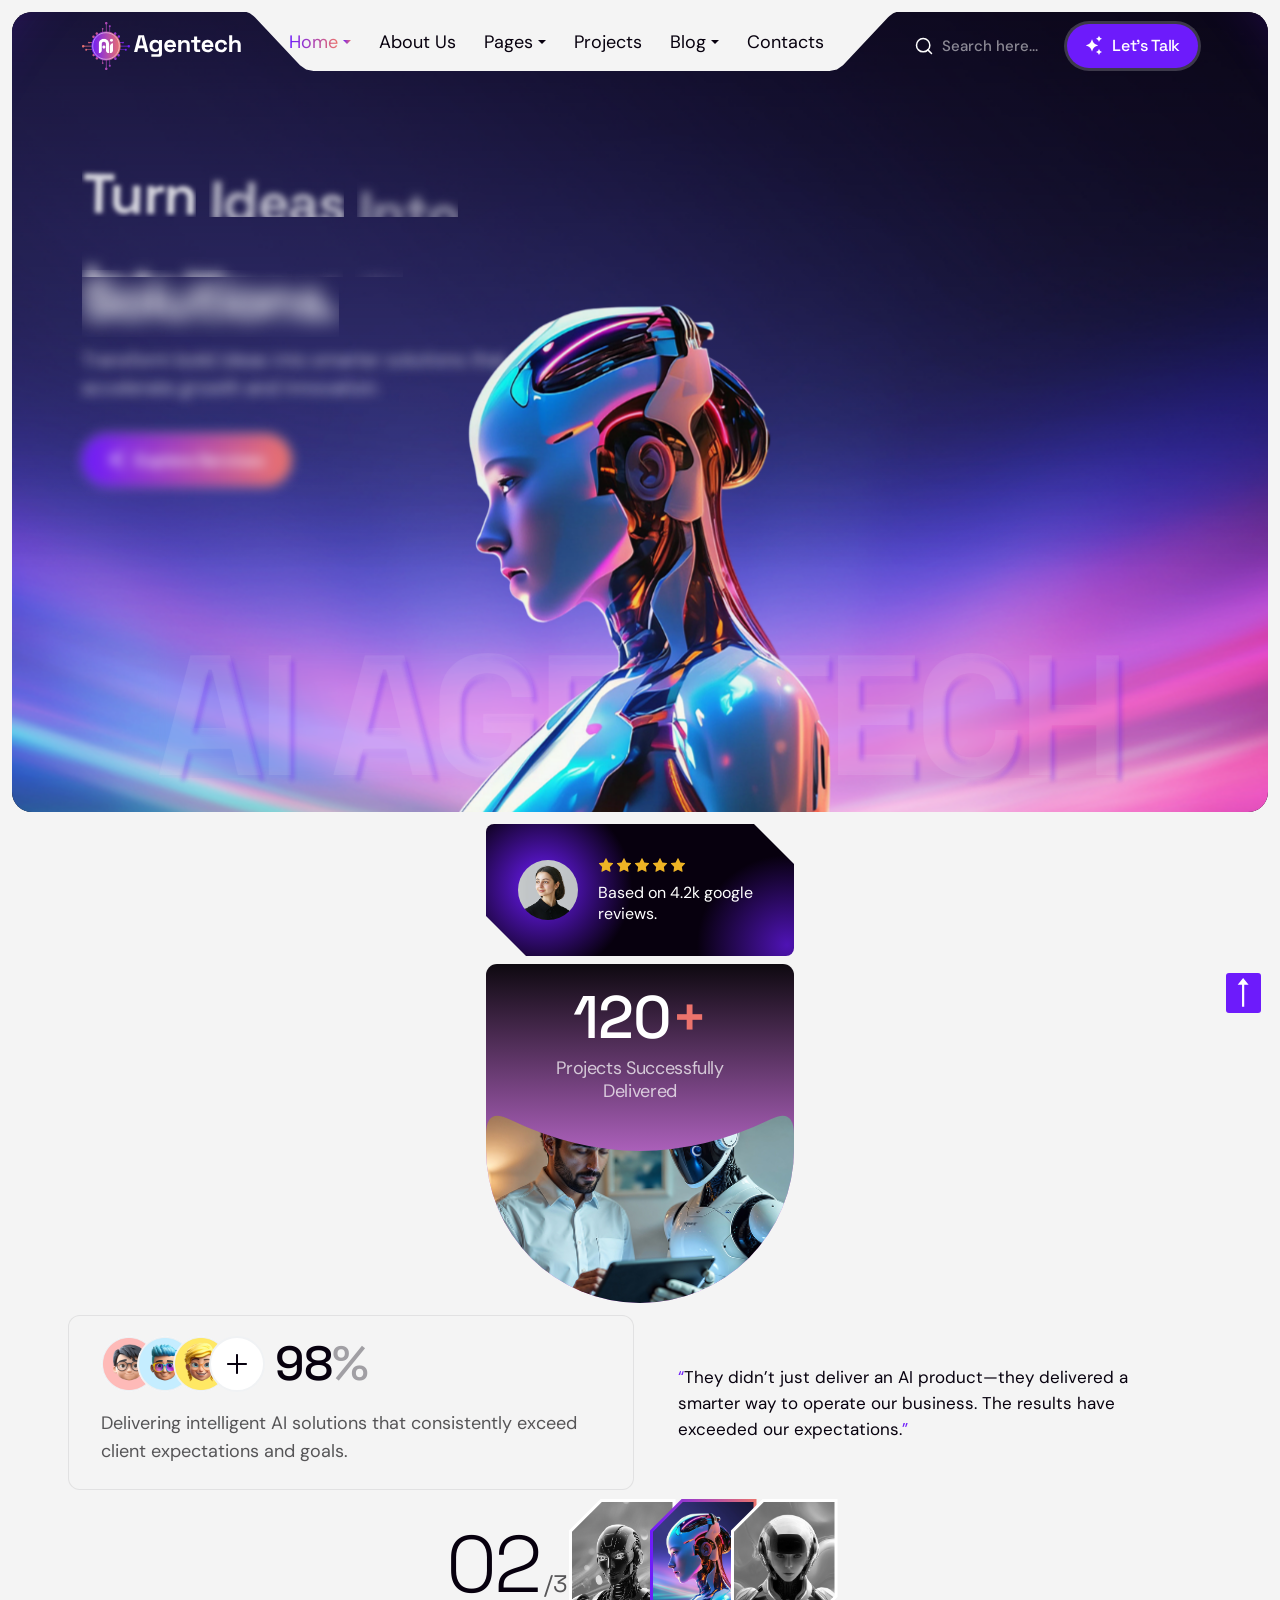
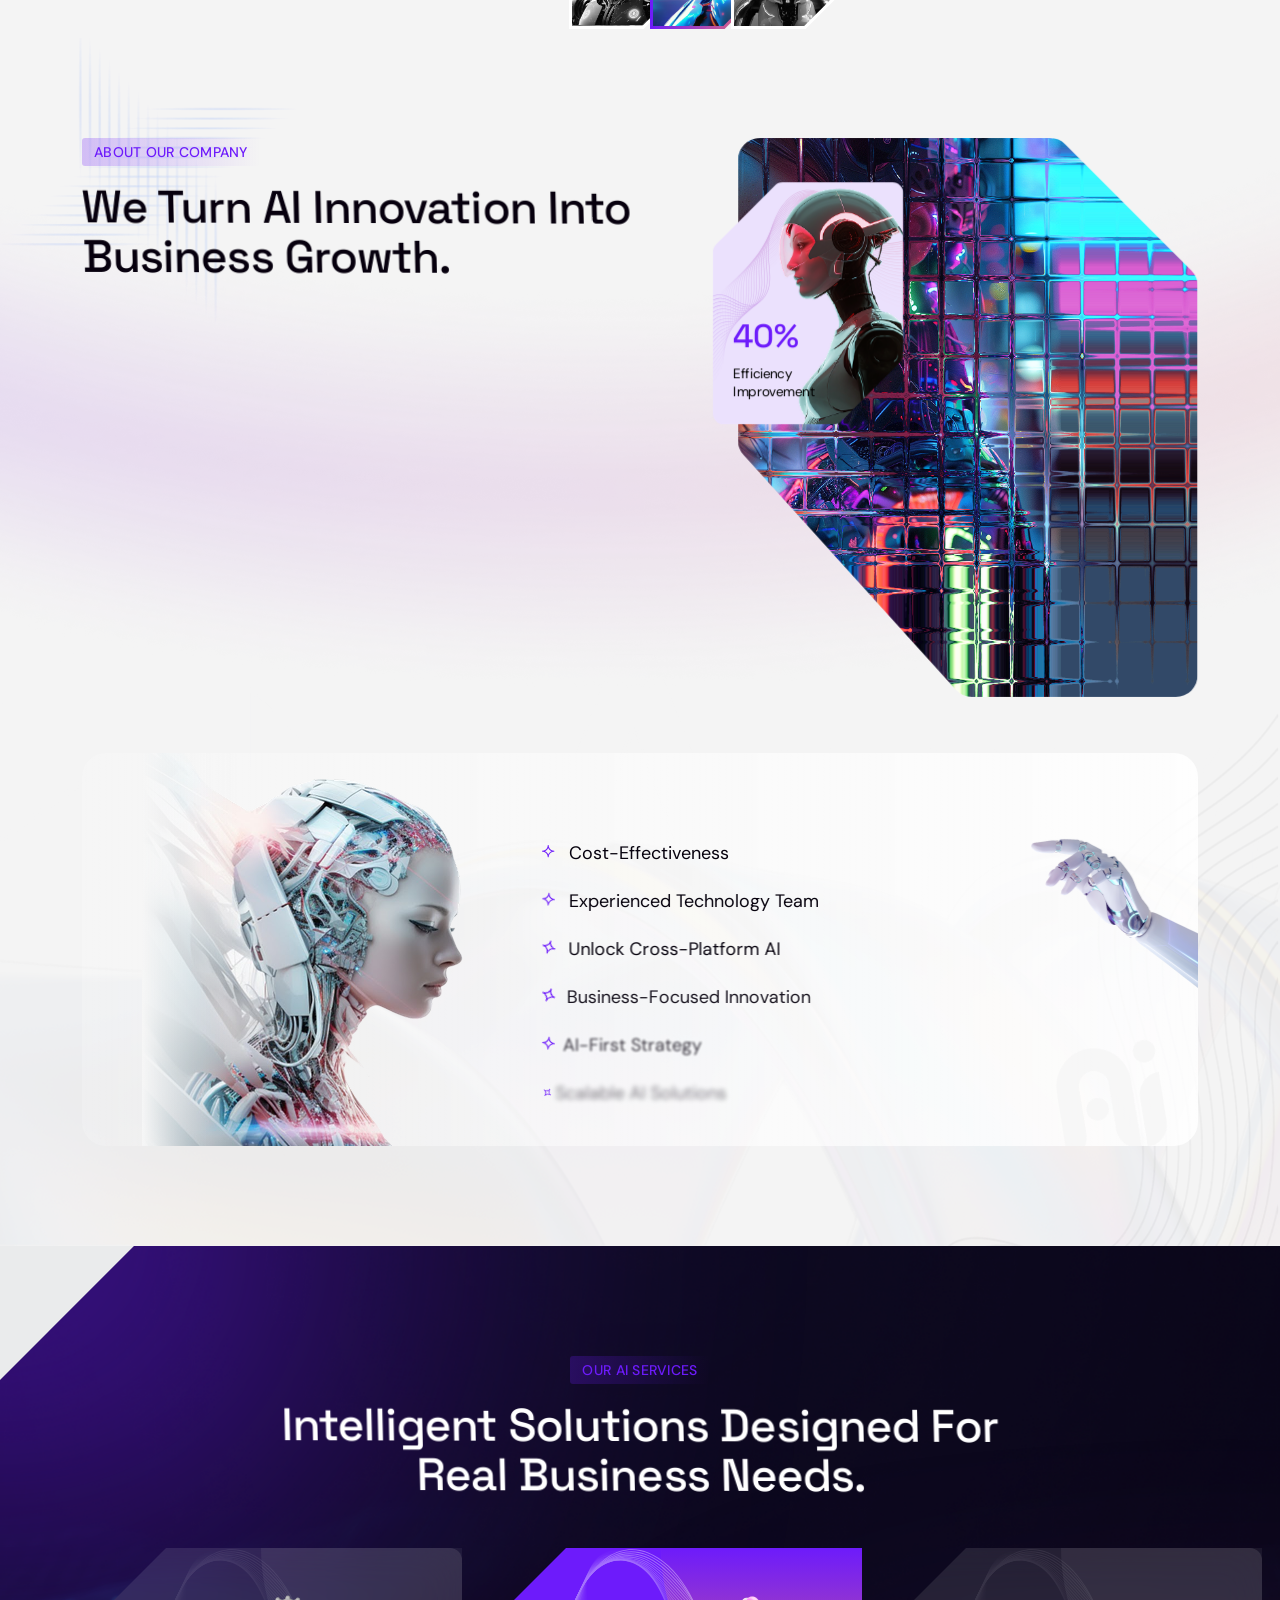
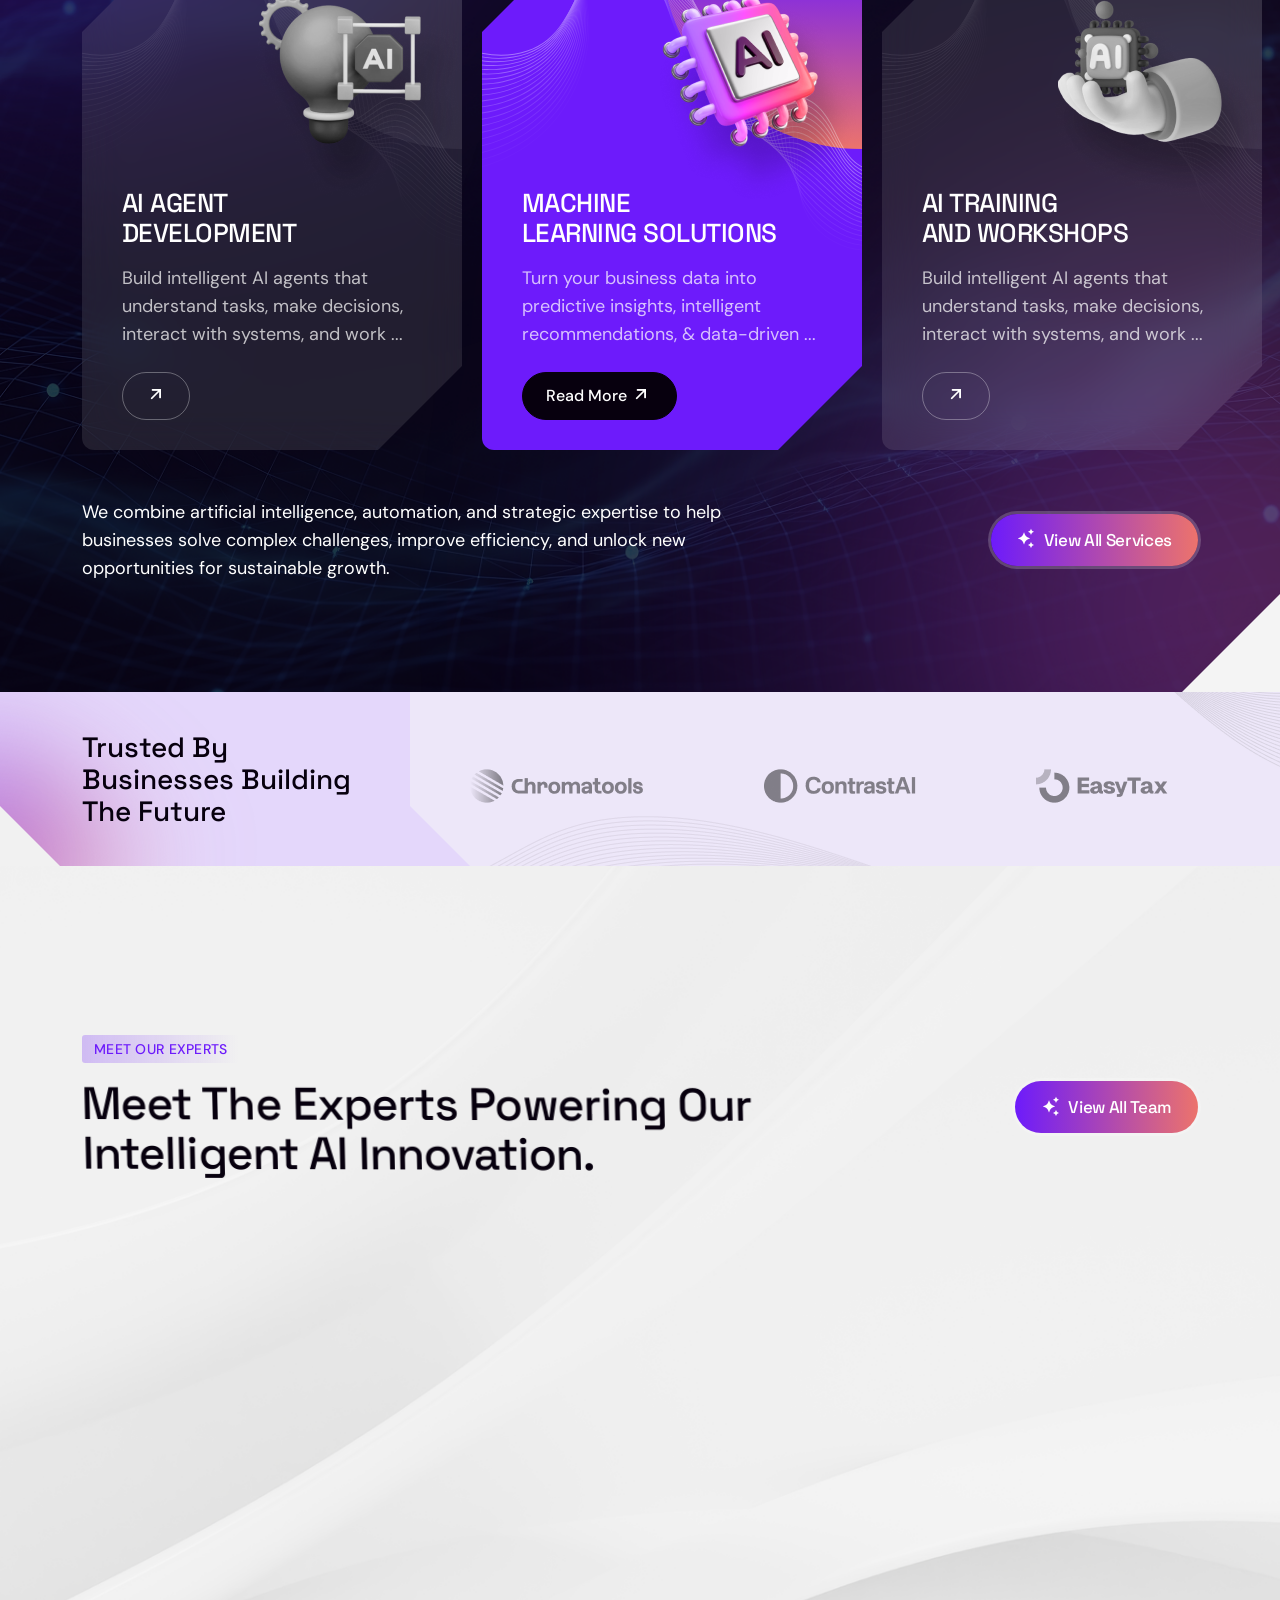
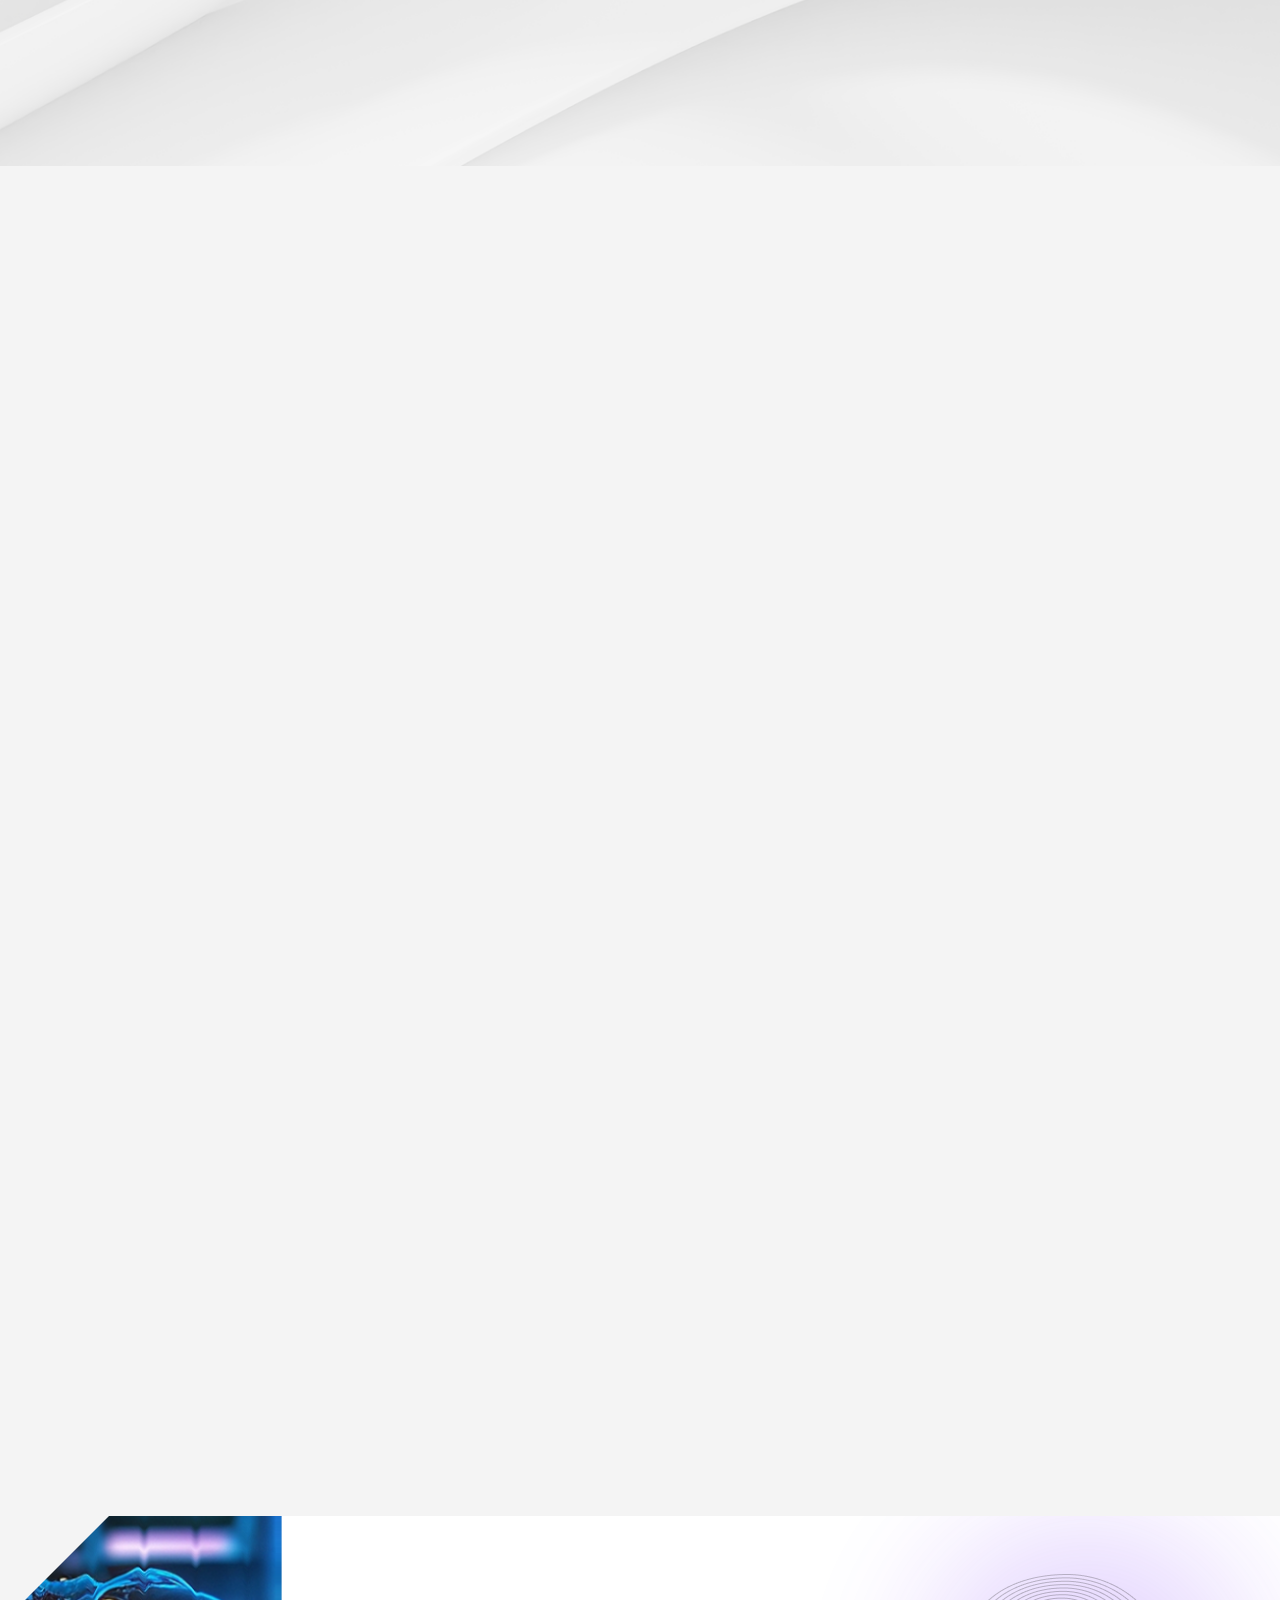
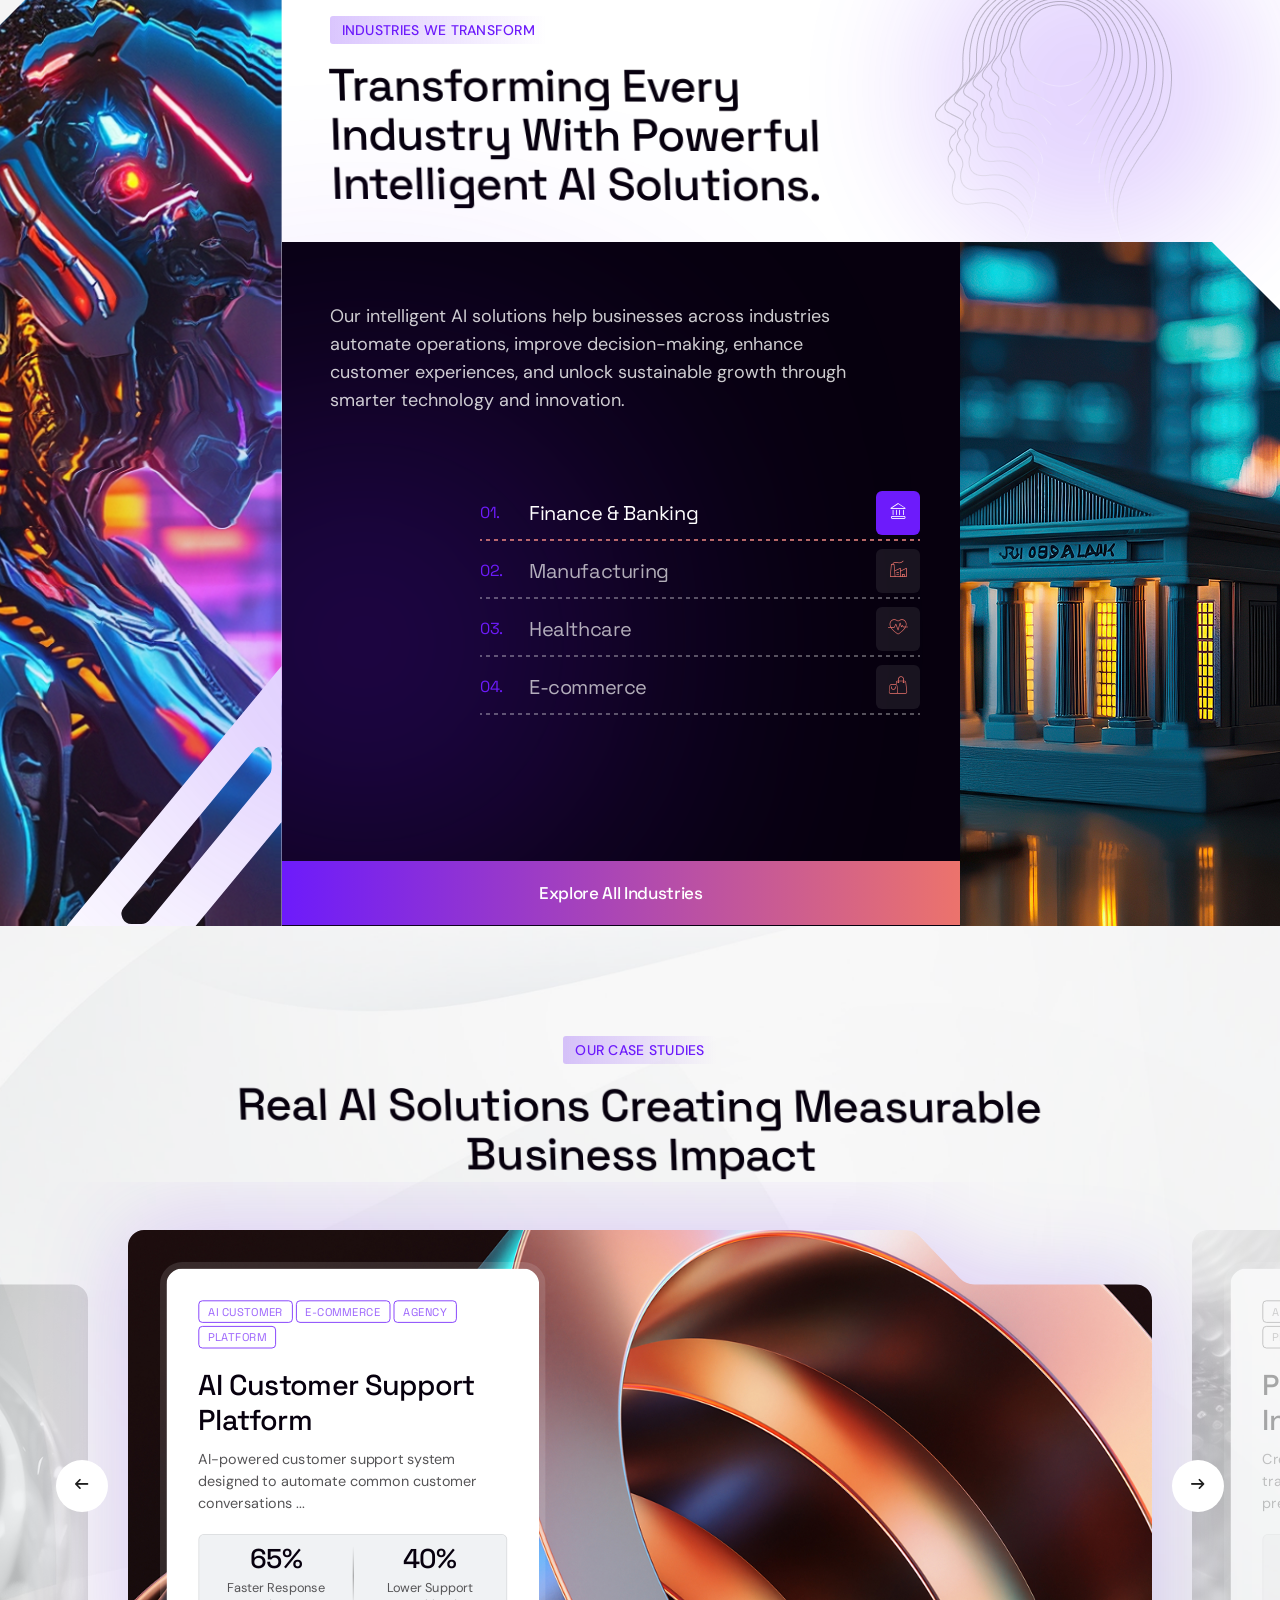
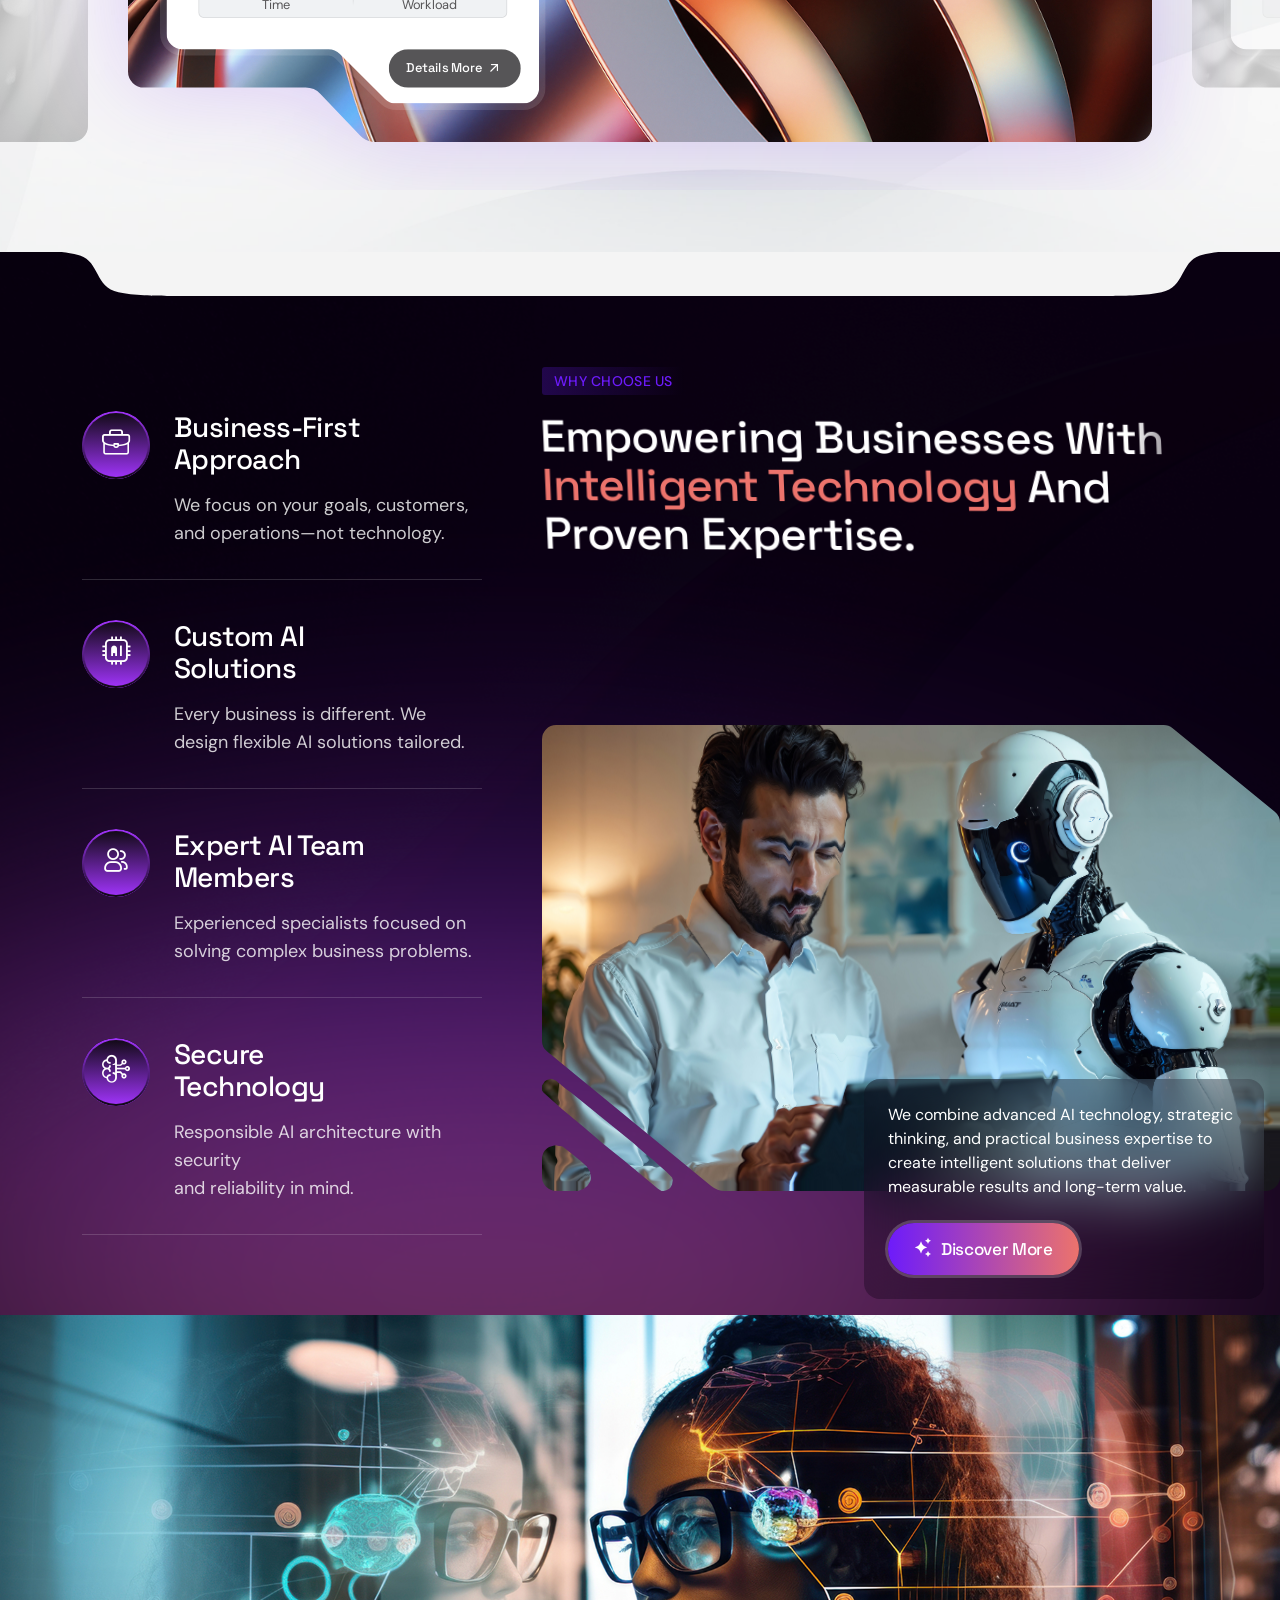
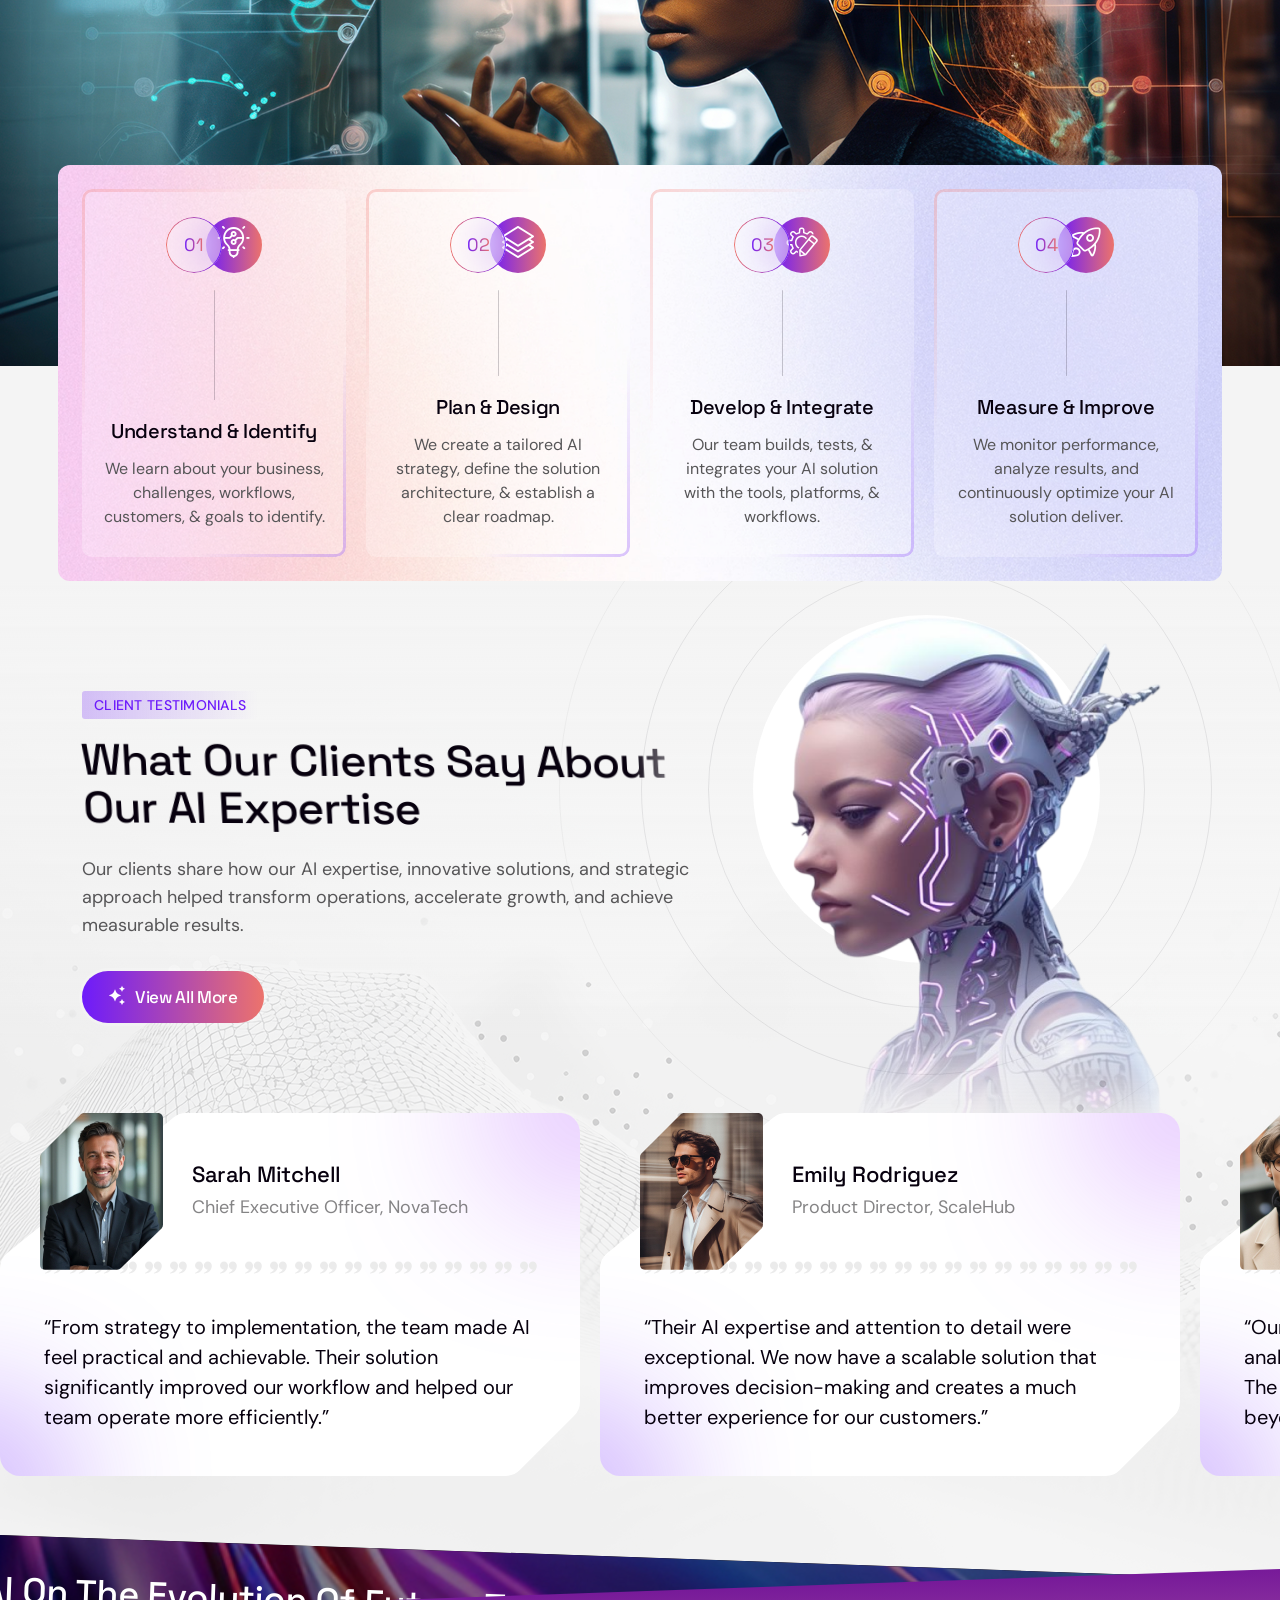
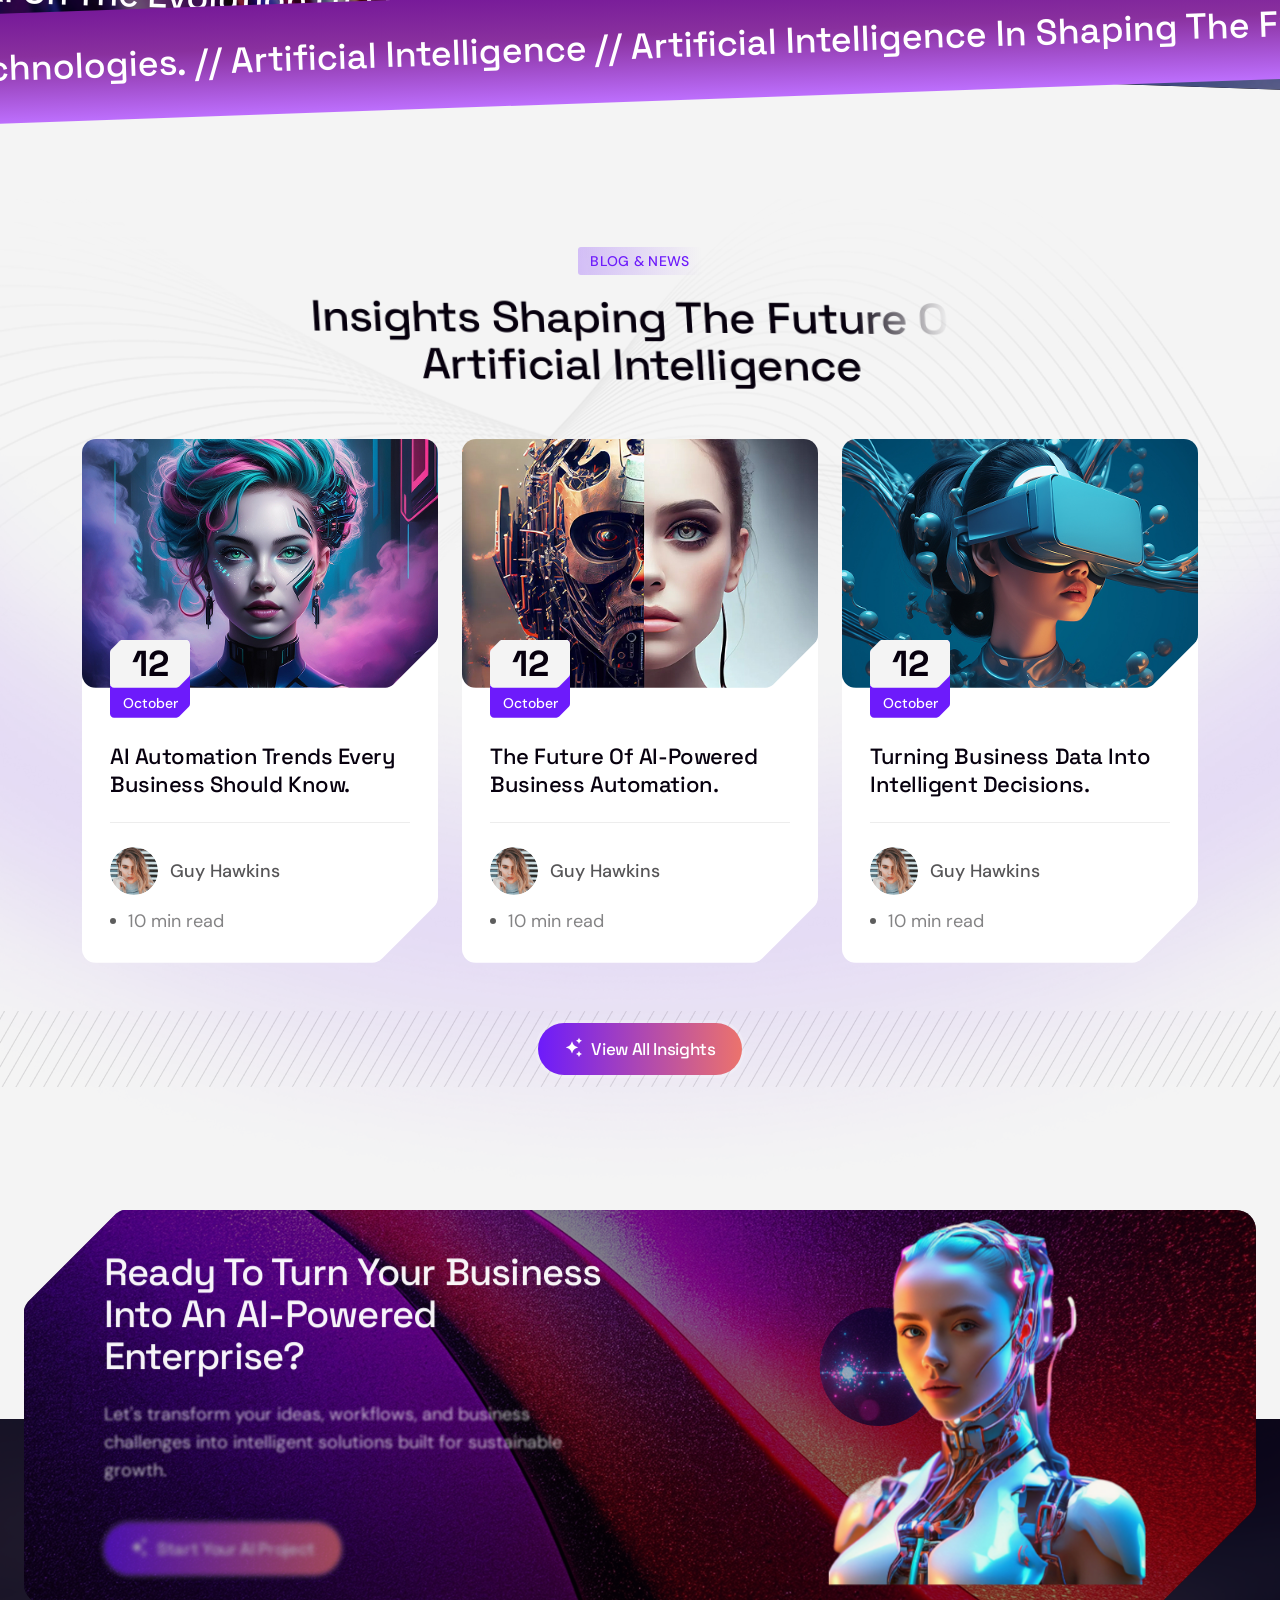
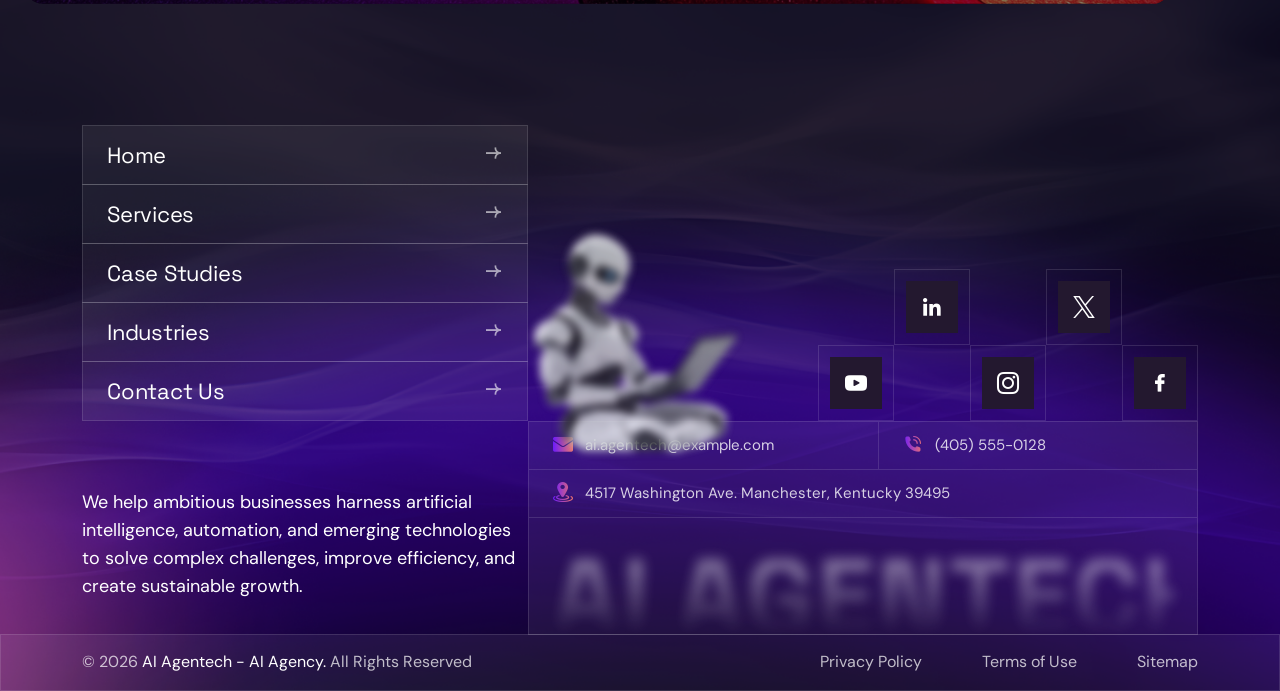
==== commit b2ce7e82: "designer check issue solved" ====
--- a/index.html
+++ b/index.html
@@ -431,8 +431,9 @@
                         <div class="ag-about-1-images">
                             <div class="ag-about-1-images-in">
                                 <div class="ag-about-1-img wa-img-cover wa-fix">
-                                    <img src="assets/img/about/a1-img.jpg" alt="AI powered robot woman">
-                                    <div class="ag-about-1-img-scan" aria-hidden="true"></div>
+                                    <div id="wa_liquid_img2" class="w-100 h-100 wa-fix" data-displacement="assets/img/common/liquid-displacement.png">
+                                        <img src="assets/img/about/a1-img.jpg" alt="AI powered robot woman">
+                                    </div>
                                 </div>
                                 <div class="ag-about-1-card wa-fix">
                                     <div class="ag-about-1-card-wave wa-img-contain"><img src="assets/img/about/a1-p-wave.svg" alt=""></div>
@@ -688,7 +689,7 @@
                                 </div>
                             </div>
 
-                            <div class="ag-team-1-card is-active">
+                            <div class="ag-team-1-card">
                                 <div class="ag-team-1-card-in">
                                     <div class="ag-team-1-card-img wa-img-cover wa-fix"><img src="assets/img/team/t1-img-2.jpg" alt="Wade Warren"></div>
                                     <div class="ag-team-1-card-social">
@@ -770,7 +771,11 @@
 
                     <!-- left: the big picture, the white stripes in its bottom right corner sit on top of it -->
                     <div class="ag-features-1-left">
-                        <div class="ag-features-1-big wa-img-cover wa-fix"><img src="assets/img/features/f1-big-img.jpg" alt="AI robot"></div>
+                        <div class="ag-features-1-big wa-img-cover wa-fix">
+                            <div class="wa_liquid_img2 w-100 h-100 wa-fix" data-displacement="assets/img/common/liquid-displacement.png">
+                                <img src="assets/img/features/f1-big-img.jpg" alt="AI robot">
+                            </div>
+                        </div>
                         <div class="ag-features-1-stripes"></div>
                     </div>
 
@@ -1114,7 +1119,11 @@
 
                         <!-- media: the photo runs out to the right edge of the screen, the glass card sits in its bottom right corner -->
                         <div class="ag-choose-1-media">
-                            <div class="ag-choose-1-img wa-img-cover wa-fix"><img src="assets/img/choose/c1-img-1.jpg" alt="Business man and AI robot working together"></div>
+                            <div class="ag-choose-1-img wa-img-cover wa-fix">
+                                <div class="wa_liquid_img2 w-100 h-100 wa-fix" data-displacement="assets/img/common/liquid-displacement.png">
+                                    <img src="assets/img/choose/c1-img-1.jpg" alt="Business man and AI robot working together">
+                                </div>
+                            </div>
                             <div class="ag-choose-1-box wow fadeInUp2">
                                 <p class="ag-p-1 has-white ag-choose-1-box-text">We combine advanced AI technology, strategic thinking, and practical business expertise to create intelligent solutions that deliver measurable results and long-term value.</p>
                                 <a href="about-us.html" class="ag-pr-btn-1">
@@ -1246,88 +1255,75 @@
 
                 </div>
 
-                <!-- slider: the cards run out to both edges of the screen, they drag and play by themselves -->
-                <div class="ag-testimonial-1-slider swiper">
-                    <div class="swiper-wrapper">
-
-                        <div class="swiper-slide">
-                            <div class="ag-testimonial-1-card">
-                                <div class="ag-testimonial-1-card-bg"></div>
-                                <div class="ag-testimonial-1-card-quote"></div>
-                                <div class="ag-testimonial-1-card-img wa-img-cover wa-fix"><img src="assets/img/testimonial/t1-img-1.jpg" alt="Sarah Mitchell"></div>
-                                <div class="ag-testimonial-1-card-info">
-                                    <h3 class="ag-h-1 ag-testimonial-1-card-name">Sarah Mitchell</h3>
-                                    <p class="ag-p-1 ag-testimonial-1-card-role">Chief Executive Officer, NovaTech</p>
-                                </div>
-                                <p class="ag-p-2 ag-testimonial-1-card-text">“From strategy to implementation, the team made AI feel practical and achievable. Their solution significantly improved our workflow and helped our team operate more efficiently.”</p>
-                            </div>
-                        </div>
-
-                        <div class="swiper-slide">
-                            <div class="ag-testimonial-1-card">
-                                <div class="ag-testimonial-1-card-bg"></div>
-                                <div class="ag-testimonial-1-card-quote"></div>
-                                <div class="ag-testimonial-1-card-img wa-img-cover wa-fix"><img src="assets/img/testimonial/t1-img-2.jpg" alt="Emily Rodriguez"></div>
-                                <div class="ag-testimonial-1-card-info">
-                                    <h3 class="ag-h-1 ag-testimonial-1-card-name">Emily Rodriguez</h3>
-                                    <p class="ag-p-1 ag-testimonial-1-card-role">Product Director, ScaleHub</p>
-                                </div>
-                                <p class="ag-p-2 ag-testimonial-1-card-text">“Their AI expertise and attention to detail were exceptional. We now have a scalable solution that improves decision-making and creates a much better experience for our customers.”</p>
-                            </div>
-                        </div>
-
-                        <div class="swiper-slide">
-                            <div class="ag-testimonial-1-card">
-                                <div class="ag-testimonial-1-card-bg"></div>
-                                <div class="ag-testimonial-1-card-quote"></div>
-                                <div class="ag-testimonial-1-card-img wa-img-cover wa-fix"><img src="assets/img/testimonial/t1-img-3.jpg" alt="Olivia Bennett"></div>
-                                <div class="ag-testimonial-1-card-info">
-                                    <h3 class="ag-h-1 ag-testimonial-1-card-name">Olivia Bennett</h3>
-                                    <p class="ag-p-1 ag-testimonial-1-card-role">Marketing Director, MarketFlow</p>
-                                </div>
-                                <p class="ag-p-2 ag-testimonial-1-card-text">“Our AI-powered platform has transformed how we analyze customer behavior and optimize campaigns. The results have been measurable, impactful, and beyond our expectations.”</p>
-                            </div>
-                        </div>
-
-                        <div class="swiper-slide">
-                            <div class="ag-testimonial-1-card">
-                                <div class="ag-testimonial-1-card-bg"></div>
-                                <div class="ag-testimonial-1-card-quote"></div>
-                                <div class="ag-testimonial-1-card-img wa-img-cover wa-fix"><img src="assets/img/testimonial/t1-img-4.jpg" alt="Daniel Carter"></div>
-                                <div class="ag-testimonial-1-card-info">
-                                    <h3 class="ag-h-1 ag-testimonial-1-card-name">Daniel Carter</h3>
-                                    <p class="ag-p-1 ag-testimonial-1-card-role">Head of Operations, FlowCore</p>
-                                </div>
-                                <p class="ag-p-2 ag-testimonial-1-card-text">“They understood our business challenges from day one and delivered an intelligent automation system that reduced manual work while giving our team more time to focus on growth.”</p>
-                            </div>
-                        </div>
-
-                        <div class="swiper-slide">
-                            <div class="ag-testimonial-1-card">
-                                <div class="ag-testimonial-1-card-bg"></div>
-                                <div class="ag-testimonial-1-card-quote"></div>
-                                <div class="ag-testimonial-1-card-img wa-img-cover wa-fix"><img src="assets/img/testimonial/t1-img-5.jpg" alt="Emma Marko"></div>
-                                <div class="ag-testimonial-1-card-info">
-                                    <h3 class="ag-h-1 ag-testimonial-1-card-name">Emma Marko</h3>
-                                    <p class="ag-p-1 ag-testimonial-1-card-role">Product Director, ScaleHub</p>
-                                </div>
-                                <p class="ag-p-2 ag-testimonial-1-card-text">“Their AI expertise and attention to detail were exceptional. We now have a scalable solution that improves decision-making and creates a much better experience for our customers.”</p>
-                            </div>
-                        </div>
-
-                        <div class="swiper-slide">
-                            <div class="ag-testimonial-1-card">
-                                <div class="ag-testimonial-1-card-bg"></div>
-                                <div class="ag-testimonial-1-card-quote"></div>
-                                <div class="ag-testimonial-1-card-img wa-img-cover wa-fix"><img src="assets/img/testimonial/t1-img-6.jpg" alt="Michael Anderson"></div>
-                                <div class="ag-testimonial-1-card-info">
-                                    <h3 class="ag-h-1 ag-testimonial-1-card-name">Michael Anderson</h3>
-                                    <p class="ag-p-1 ag-testimonial-1-card-role">Founder, BrightLabs</p>
-                                </div>
-                                <p class="ag-p-2 ag-testimonial-1-card-text">“What impressed us most was their business-first approach. They didn't just build AI technology; they created a solution that directly supports our long-term growth strategy.”</p>
-                            </div>
-                        </div>
-
+                <!-- marquee: the cards run out to both edges of the screen and run by themselves (they stop while the pointer is on them) -->
+                <div class="ag-testimonial-1-marquee wa_marquee" data-speed="60" data-pause="true">
+                    <div class="ag-testimonial-1-cards">
+
+                        <div class="ag-testimonial-1-card">
+                            <div class="ag-testimonial-1-card-bg"></div>
+                            <div class="ag-testimonial-1-card-quote"></div>
+                            <div class="ag-testimonial-1-card-img wa-img-cover wa-fix"><img src="assets/img/testimonial/t1-img-1.jpg" alt="Sarah Mitchell"></div>
+                            <div class="ag-testimonial-1-card-info">
+                                <h3 class="ag-h-1 ag-testimonial-1-card-name">Sarah Mitchell</h3>
+                                <p class="ag-p-1 ag-testimonial-1-card-role">Chief Executive Officer, NovaTech</p>
+                            </div>
+                            <p class="ag-p-2 ag-testimonial-1-card-text">“From strategy to implementation, the team made AI feel practical and achievable. Their solution significantly improved our workflow and helped our team operate more efficiently.”</p>
+                        </div>
+
+                        <div class="ag-testimonial-1-card">
+                            <div class="ag-testimonial-1-card-bg"></div>
+                            <div class="ag-testimonial-1-card-quote"></div>
+                            <div class="ag-testimonial-1-card-img wa-img-cover wa-fix"><img src="assets/img/testimonial/t1-img-2.jpg" alt="Emily Rodriguez"></div>
+                            <div class="ag-testimonial-1-card-info">
+                                <h3 class="ag-h-1 ag-testimonial-1-card-name">Emily Rodriguez</h3>
+                                <p class="ag-p-1 ag-testimonial-1-card-role">Product Director, ScaleHub</p>
+                            </div>
+                            <p class="ag-p-2 ag-testimonial-1-card-text">“Their AI expertise and attention to detail were exceptional. We now have a scalable solution that improves decision-making and creates a much better experience for our customers.”</p>
+                        </div>
+
+                        <div class="ag-testimonial-1-card">
+                            <div class="ag-testimonial-1-card-bg"></div>
+                            <div class="ag-testimonial-1-card-quote"></div>
+                            <div class="ag-testimonial-1-card-img wa-img-cover wa-fix"><img src="assets/img/testimonial/t1-img-3.jpg" alt="Olivia Bennett"></div>
+                            <div class="ag-testimonial-1-card-info">
+                                <h3 class="ag-h-1 ag-testimonial-1-card-name">Olivia Bennett</h3>
+                                <p class="ag-p-1 ag-testimonial-1-card-role">Marketing Director, MarketFlow</p>
+                            </div>
+                            <p class="ag-p-2 ag-testimonial-1-card-text">“Our AI-powered platform has transformed how we analyze customer behavior and optimize campaigns. The results have been measurable, impactful, and beyond our expectations.”</p>
+                        </div>
+
+                        <div class="ag-testimonial-1-card">
+                            <div class="ag-testimonial-1-card-bg"></div>
+                            <div class="ag-testimonial-1-card-quote"></div>
+                            <div class="ag-testimonial-1-card-img wa-img-cover wa-fix"><img src="assets/img/testimonial/t1-img-4.jpg" alt="Daniel Carter"></div>
+                            <div class="ag-testimonial-1-card-info">
+                                <h3 class="ag-h-1 ag-testimonial-1-card-name">Daniel Carter</h3>
+                                <p class="ag-p-1 ag-testimonial-1-card-role">Head of Operations, FlowCore</p>
+                            </div>
+                            <p class="ag-p-2 ag-testimonial-1-card-text">“They understood our business challenges from day one and delivered an intelligent automation system that reduced manual work while giving our team more time to focus on growth.”</p>
+                        </div>
+
+                        <div class="ag-testimonial-1-card">
+                            <div class="ag-testimonial-1-card-bg"></div>
+                            <div class="ag-testimonial-1-card-quote"></div>
+                            <div class="ag-testimonial-1-card-img wa-img-cover wa-fix"><img src="assets/img/testimonial/t1-img-5.jpg" alt="Emma Marko"></div>
+                            <div class="ag-testimonial-1-card-info">
+                                <h3 class="ag-h-1 ag-testimonial-1-card-name">Emma Marko</h3>
+                                <p class="ag-p-1 ag-testimonial-1-card-role">Product Director, ScaleHub</p>
+                            </div>
+                            <p class="ag-p-2 ag-testimonial-1-card-text">“Their AI expertise and attention to detail were exceptional. We now have a scalable solution that improves decision-making and creates a much better experience for our customers.”</p>
+                        </div>
+
+                        <div class="ag-testimonial-1-card">
+                            <div class="ag-testimonial-1-card-bg"></div>
+                            <div class="ag-testimonial-1-card-quote"></div>
+                            <div class="ag-testimonial-1-card-img wa-img-cover wa-fix"><img src="assets/img/testimonial/t1-img-6.jpg" alt="Michael Anderson"></div>
+                            <div class="ag-testimonial-1-card-info">
+                                <h3 class="ag-h-1 ag-testimonial-1-card-name">Michael Anderson</h3>
+                                <p class="ag-p-1 ag-testimonial-1-card-role">Founder, BrightLabs</p>
+                            </div>
+                            <p class="ag-p-2 ag-testimonial-1-card-text">“What impressed us most was their business-first approach. They didn't just build AI technology; they created a solution that directly supports our long-term growth strategy.”</p>
+                        </div>
                     </div>
                 </div>
 
@@ -1774,6 +1770,7 @@
         <script src="assets/js/appear.js"></script>
         <script src="assets/js/lenis.min.js"></script>
         <script src="assets/js/ScrollTrigger.min.js"></script>
+        <script src="assets/js/pixi.min.js"></script>
         <script src="assets/js/main-common.js"></script>
         <script src="assets/js/main.js"></script>
         
--- a/assets/css/main.css
+++ b/assets/css/main.css
@@ -4683,7 +4683,7 @@
 .ag-about-1-bg-shape-2 {
   position: absolute;
   right: 0;
-  bottom: 0;
+  bottom: -22px;
   width: 349px;
   height: 607px;
 }
@@ -4821,18 +4821,6 @@
   position: absolute;
   inset: 0;
   clip-path: url(#ag-about-img-clip);
-}
-.ag-about-1-img-scan {
-  position: absolute;
-  top: 0;
-  right: 0;
-  left: 0;
-  z-index: 2;
-  height: 3px;
-  background: linear-gradient(90deg, rgba(255, 255, 255, 0), #fff 50%, rgba(255, 255, 255, 0));
-  box-shadow: 0 0 24px 6px rgba(109, 27, 251, 0.7), 0 0 80px 18px rgba(109, 27, 251, 0.35);
-  opacity: 0;
-  pointer-events: none;
 }
 .ag-about-1-card {
   position: absolute;
@@ -7487,54 +7475,58 @@
 .ag-testimonial-1-btn {
   margin-top: 32px;
 }
-.ag-testimonial-1-slider {
+.ag-testimonial-1-marquee {
   position: relative;
   z-index: 2;
+  overflow: hidden;
   margin-top: 135px;
 }
 @media only screen and (min-width: 1400px) and (max-width: 1599px) {
-  .ag-testimonial-1-slider {
+  .ag-testimonial-1-marquee {
     margin-top: 110px;
   }
 }
 @media only screen and (min-width: 1200px) and (max-width: 1399px) {
-  .ag-testimonial-1-slider {
+  .ag-testimonial-1-marquee {
     margin-top: 90px;
   }
 }
 @media only screen and (min-width: 992px) and (max-width: 1199px) {
-  .ag-testimonial-1-slider {
+  .ag-testimonial-1-marquee {
     margin-top: 70px;
   }
 }
 @media only screen and (min-width: 768px) and (max-width: 991px), only screen and (min-width: 576px) and (max-width: 767px), (max-width: 767px) {
-  .ag-testimonial-1-slider {
+  .ag-testimonial-1-marquee {
     margin-top: 24px;
   }
 }
-.ag-testimonial-1-slider .swiper-slide {
-  width: 580px;
-  height: auto;
-}
-@media only screen and (min-width: 992px) and (max-width: 1199px) {
-  .ag-testimonial-1-slider .swiper-slide {
-    width: 520px;
-  }
-}
-@media only screen and (min-width: 768px) and (max-width: 991px) {
-  .ag-testimonial-1-slider .swiper-slide {
-    width: 480px;
-  }
-}
-@media (max-width: 767px) {
-  .ag-testimonial-1-slider .swiper-slide {
-    width: min(100vw - 72px, 520px);
-  }
+.ag-testimonial-1-cards {
+  display: flex;
+  width: max-content;
 }
 .ag-testimonial-1-card {
   position: relative;
+  flex: none;
+  width: 580px;
   height: 363px;
+  margin-right: 20px;
   padding: 199px 44px 0;
+}
+@media only screen and (min-width: 992px) and (max-width: 1199px) {
+  .ag-testimonial-1-card {
+    width: 520px;
+  }
+}
+@media only screen and (min-width: 768px) and (max-width: 991px) {
+  .ag-testimonial-1-card {
+    width: 480px;
+  }
+}
+@media only screen and (min-width: 576px) and (max-width: 767px), (max-width: 767px) {
+  .ag-testimonial-1-card {
+    margin-right: 16px;
+  }
 }
 @media only screen and (min-width: 992px) and (max-width: 1199px), only screen and (min-width: 768px) and (max-width: 991px), only screen and (min-width: 576px) and (max-width: 767px), (max-width: 767px) {
   .ag-testimonial-1-card {
@@ -7545,6 +7537,7 @@
 }
 @media (max-width: 767px) {
   .ag-testimonial-1-card {
+    width: min(100vw - 72px, 520px);
     min-height: 0;
     padding: 158px 22px 32px;
   }
@@ -8857,7 +8850,7 @@
 /* 
     home-page-css-start
 */
-.kf-home-1 {
+.ag-home-1 {
   background-color: #F4F4F4;
 }
 
